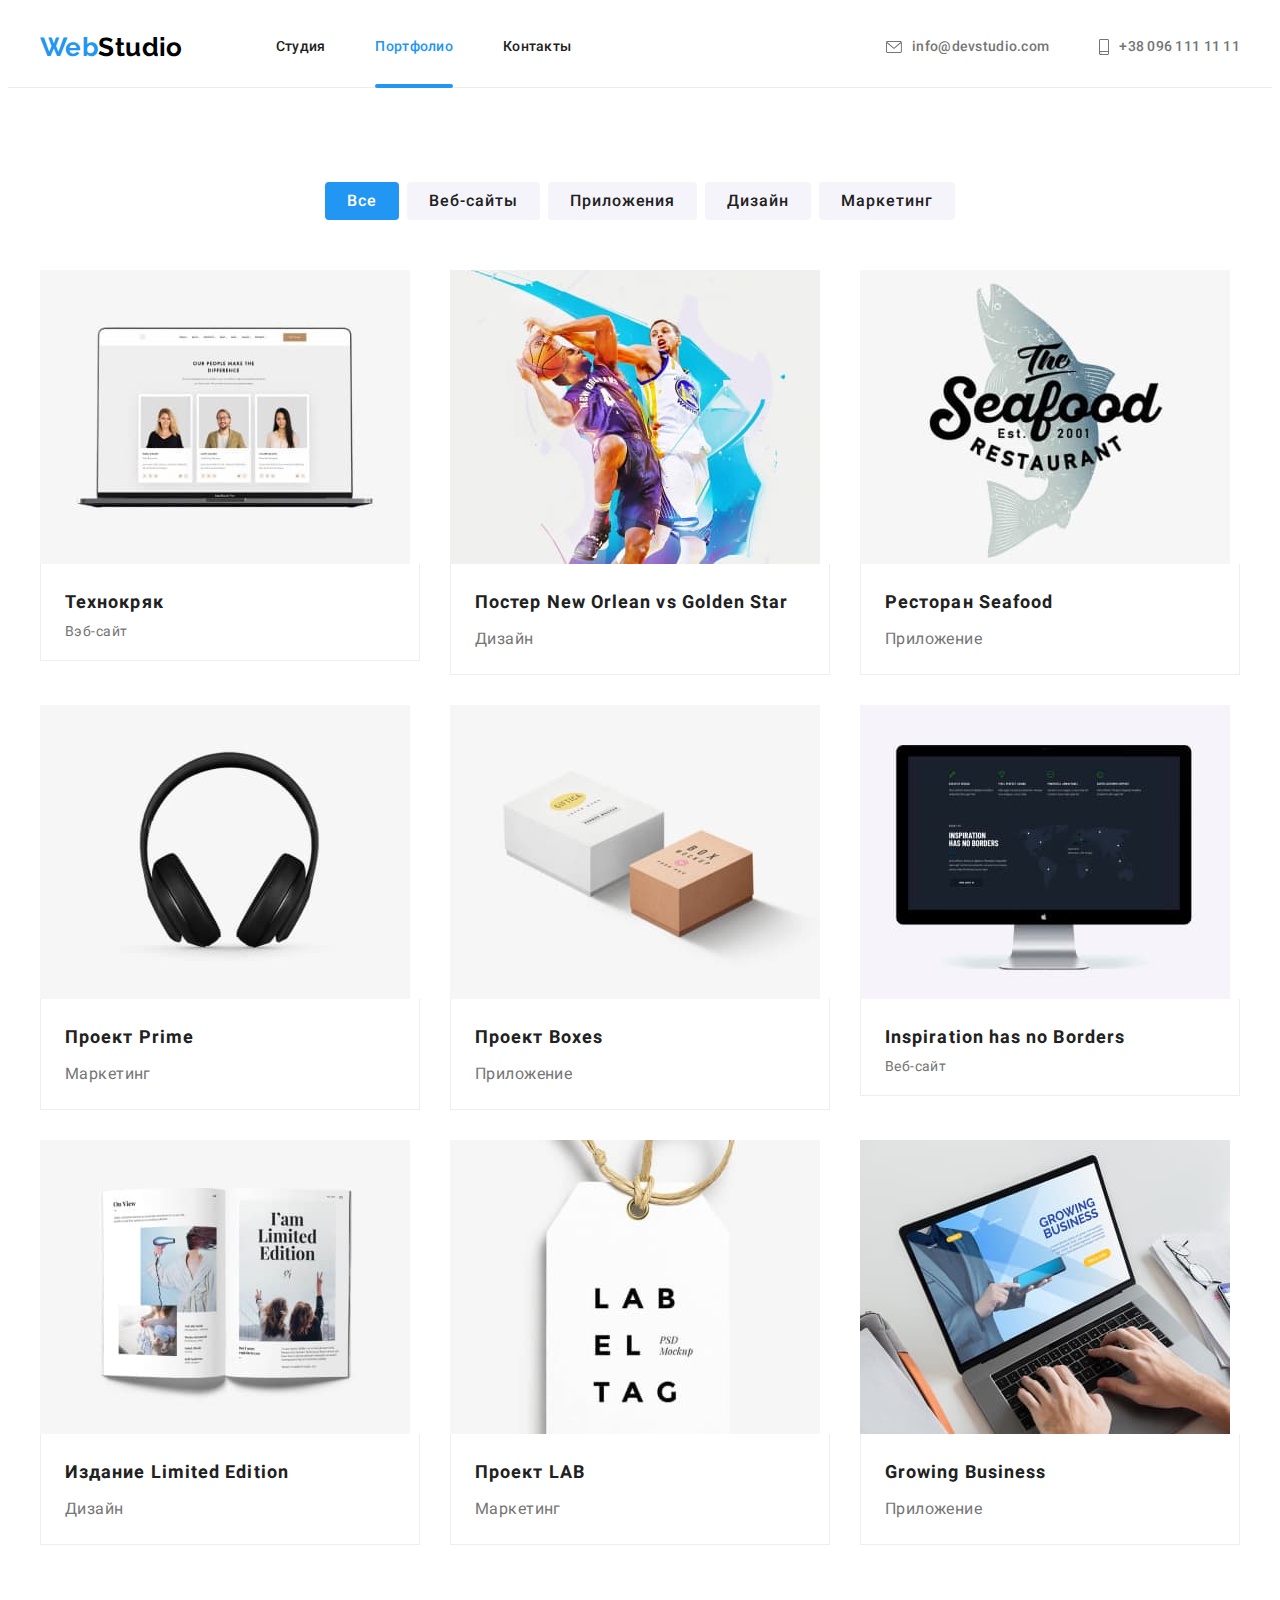
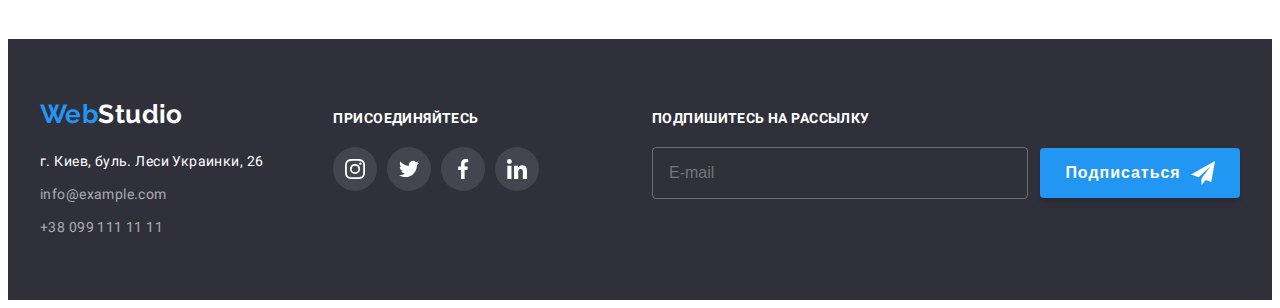
==== portfolio.html @ a9fe27a9 "Clone from WH7" ====
<!DOCTYPE html>
<html lang="ru">
  <head>
    <meta charset="UTF-8" />
    <meta http-equiv="X-UA-Compatible" content="IE=edge" />
    <meta name="viewport" content="width=device-width, initial-scale=1.0" />

    <title>Портфолио</title>

    <!-- Styles -->
    <link
      rel="stylesheet"
      href="https://cdnjs.cloudflare.com/ajax/libs/modern-normalize/1.1.0/modern-normalize.min.css"
      integrity="sha512-wpPYUAdjBVSE4KJnH1VR1HeZfpl1ub8YT/NKx4PuQ5NmX2tKuGu6U/JRp5y+Y8XG2tV+wKQpNHVUX03MfMFn9Q=="
      crossorigin="anonymous"
      referrerpolicy="no-referrer"
    />
    <link rel="stylesheet" href="./css/main.min.css" />
  </head>

  <body>
    <header class="header">
      <div class="container header__container">
        <a href="#" class="logo container__logo" lang="en">
          <span class="logo--accent">Web</span>Studio
        </a>

        <nav class="navigation">
          <ul class="navigation__list">
            <li class="navigation__item">
              <a href="./index.html" class="navigation__link">Студия</a>
            </li>

            <li class="navigation__item">
              <a href="./portfolio.html" class="navigation__link navigation__link--current"
                >Портфолио</a
              >
            </li>

            <li class="navigation__item">
              <a href="" class="navigation__link">Контакты</a>
            </li>
          </ul>
        </nav>

        <ul class="contact__list container__contact">
          <li class="contact__item">
            <a href="mailto:info@devstudio.com" class="contact__link">
              <svg class="contact__icon contact__icon--prepend" width="16" height="12">
                <use href="./images/icons.svg#icon-envelope"></use>
              </svg>
              info@devstudio.com
            </a>
          </li>

          <li class="contact__item">
            <a href="tel:+380961111111" class="contact__link">
              <svg class="contact__icon contact__icon--prepend" width="10" height="16">
                <use href="./images/icons.svg#icon-smartphone"></use>
              </svg>
              +38 096 111 11 11
            </a>
          </li>
        </ul>
      </div>
    </header>

    <main>
      <section class="section">
        <div class="container">
          <h2 class="visually-hidden">Примеры выполненных работ</h2>

          <ul class="portfolio__filter-set portfolio__filter-set--append">
            <li class="portfolio__filter">
              <button type="button" class="portfolio__button portfolio__button--accent">Все</button>
            </li>

            <li class="portfolio__filter">
              <button type="button" class="portfolio__button">Веб-сайты</button>
            </li>

            <li class="portfolio__filter">
              <button type="button" class="portfolio__button">Приложения</button>
            </li>

            <li class="portfolio__filter">
              <button type="button" class="portfolio__button">Дизайн</button>
            </li>

            <li class="portfolio__filter">
              <button type="button" class="portfolio__button">Маркетинг</button>
            </li>
          </ul>

          <ul class="portfolio__card-set">
            <li class="portfolio__card">
              <a href="#" class="portfolio__card-link">
                <div class="potfolio__image-thumb">
                  <img
                    src="./images/portfolio-img-1-1.jpg"
                    alt="Веб-сайт Технокряк"
                    width="370"
                    height="294"
                  />
                  <div class="portfolio__thumb-overlay">
                    <p class="portfolio__text-overlay">
                      Ресурс предлагает комплексные предложения с разным уровнем функционала и
                      сервисов. Все это позволит посетителю получить исчерпывающие сведения о
                      компании или частном лице.
                    </p>
                  </div>
                </div>
                <div class="portfolio__card-area">
                  <h3 class="portfolio__card-title">Технокряк</h3>
                  <p class="portfolio__text">Вэб-сайт</p>
                </div>
              </a>
            </li>

            <li class="portfolio__card">
              <a href="#" class="portfolio__card-link">
                <div class="potfolio__image-thumb">
                  <img
                    src="./images/portfolio-img-1-2.jpg"
                    alt="Дизайн Постер Нью Орлеан против Голден Стар"
                    width="370"
                    height="294"
                  />
                  <div class="portfolio__thumb-overlay">
                    <p class="portfolio__text-overlay">
                      Ресурс предлагает комплексные предложения с разным уровнем функционала и
                      сервисов. Все это позволит посетителю получить исчерпывающие сведения о
                      компании или частном лице.
                    </p>
                  </div>
                </div>

                <div class="portfolio__card-area">
                  <h3 class="portfolio__card-title">
                    Постер <span lang="en">New Orlean vs Golden Star</span>
                  </h3>
                  <p class="portfolio__card-text">Дизайн</p>
                </div>
              </a>
            </li>

            <li class="portfolio__card">
              <a href="#" class="portfolio__card-link">
                <div class="potfolio__image-thumb">
                  <img
                    src="./images/portfolio-img-1-3.jpg"
                    alt="Приложение Ресторан Сифуд"
                    width="370"
                    height="294"
                  />
                  <div class="portfolio__thumb-overlay">
                    <p class="portfolio__text-overlay">
                      Ресурс предлагает комплексные предложения с разным уровнем функционала и
                      сервисов. Все это позволит посетителю получить исчерпывающие сведения о
                      компании или частном лице.
                    </p>
                  </div>
                </div>

                <div class="portfolio__card-area">
                  <h3 class="portfolio__card-title">Ресторан <span lang="en">Seafood</span></h3>
                  <p class="portfolio__card-text">Приложение</p>
                </div>
              </a>
            </li>

            <li class="portfolio__card">
              <a href="#" class="portfolio__card-link">
                <div class="potfolio__image-thumb">
                  <img
                    src="./images/portfolio-img-2-1.jpg"
                    alt="Маркетинг Проект Прайм"
                    width="370"
                    height="294"
                  />
                  <div class="portfolio__thumb-overlay">
                    <p class="portfolio__text-overlay">
                      Ресурс предлагает комплексные предложения с разным уровнем функционала и
                      сервисов. Все это позволит посетителю получить исчерпывающие сведения о
                      компании или частном лице.
                    </p>
                  </div>
                </div>

                <div class="portfolio__card-area">
                  <h3 class="portfolio__card-title">Проект <span lang="en">Prime</span></h3>
                  <p class="portfolio__card-text">Маркетинг</p>
                </div>
              </a>
            </li>

            <li class="portfolio__card">
              <a href="#" class="portfolio__card-link">
                <div class="potfolio__image-thumb">
                  <img
                    src="./images/portfolio-img-2-2.jpg"
                    alt="Приложение Проект Боксз"
                    width="370"
                    height="294"
                  />
                  <div class="portfolio__thumb-overlay">
                    <p class="portfolio__text-overlay">
                      Ресурс предлагает комплексные предложения с разным уровнем функционала и
                      сервисов. Все это позволит посетителю получить исчерпывающие сведения о
                      компании или частном лице.
                    </p>
                  </div>
                </div>

                <div class="portfolio__card-area">
                  <h3 class="portfolio__card-title">Проект <span lang="en">Boxes</span></h3>
                  <p class="portfolio__card-text">Приложение</p>
                </div>
              </a>
            </li>

            <li class="portfolio__card">
              <a href="#" class="portfolio__card-link">
                <div class="potfolio__image-thumb">
                  <img
                    src="./images/portfolio-img-2-3.jpg"
                    alt="Веб-сайт Инспирейшн хэз ноу Бордерз"
                    width="370"
                    height="294"
                  />
                  <div class="portfolio__thumb-overlay">
                    <p class="portfolio__text-overlay">
                      Ресурс предлагает комплексные предложения с разным уровнем функционала и
                      сервисов. Все это позволит посетителю получить исчерпывающие сведения о
                      компании или частном лице.
                    </p>
                  </div>
                </div>

                <div class="portfolio__card-area">
                  <h3 class="portfolio__card-title">
                    <span lang="en">Inspiration has no Borders</span>
                  </h3>
                  <p class="portfolio-text">Веб-сайт</p>
                </div>
              </a>
            </li>

            <li class="portfolio__card">
              <a href="#" class="portfolio__card-link">
                <div class="potfolio__image-thumb">
                  <img
                    src="./images/portfolio-img-3-1.jpg"
                    alt="Дизайн Издание Лимитд Эдишн"
                    width="370"
                    height="294"
                  />
                  <div class="portfolio__thumb-overlay">
                    <p class="portfolio__text-overlay">
                      Ресурс предлагает комплексные предложения с разным уровнем функционала и
                      сервисов. Все это позволит посетителю получить исчерпывающие сведения о
                      компании или частном лице.
                    </p>
                  </div>
                </div>

                <div class="portfolio__card-area">
                  <h3 class="portfolio__card-title">
                    Издание <span lang="en">Limited Edition</span>
                  </h3>
                  <p class="portfolio__card-text">Дизайн</p>
                </div>
              </a>
            </li>

            <li class="portfolio__card">
              <a href="#" class="portfolio__card-link">
                <div class="potfolio__image-thumb">
                  <img
                    src="./images/portfolio-img-3-2.jpg"
                    alt="Маркетинг Проект ЛЭБ"
                    width="370"
                    height="294"
                  />
                  <div class="portfolio__thumb-overlay">
                    <p class="portfolio__text-overlay">
                      Ресурс предлагает комплексные предложения с разным уровнем функционала и
                      сервисов. Все это позволит посетителю получить исчерпывающие сведения о
                      компании или частном лице.
                    </p>
                  </div>
                </div>

                <div class="portfolio__card-area">
                  <h3 class="portfolio__card-title">Проект <span lang="en">LAB</span></h3>
                  <p class="portfolio__card-text">Маркетинг</p>
                </div>
              </a>
            </li>

            <li class="portfolio__card">
              <a href="#" class="portfolio__card-link">
                <div class="potfolio__image-thumb">
                  <img
                    src="./images/portfolio-img-3-3.jpg"
                    alt="Приложение Гроуин Бизнес"
                    width="370"
                    height="294"
                  />
                  <div class="portfolio__thumb-overlay">
                    <p class="portfolio__text-overlay">
                      Ресурс предлагает комплексные предложения с разным уровнем функционала и
                      сервисов. Все это позволит посетителю получить исчерпывающие сведения о
                      компании или частном лице.
                    </p>
                  </div>
                </div>

                <div class="portfolio__card-area">
                  <h3 class="portfolio__card-title"><span lang="en">Growing Business</span></h3>
                  <p class="portfolio__card-text">Приложение</p>
                </div>
              </a>
            </li>
          </ul>
        </div>
      </section>
    </main>

    <footer class="footer">
      <div class="container footer__container">
        <div>
          <a href="#" class="logo footer__logo" lang="en"
            ><span class="logo--accent">Web</span>Studio</a
          >
          <address class="address">
            <ul class="address__list">
              <li class="address__postaddress">г. Киев, буль. Леси Украинки, 26</li>
              <li>
                <a href="mailto:info@example.com" class="address__email">info@example.com</a>
              </li>
              <li>
                <a href="tel:+380991111111" class="address__tel">+38 099 111 11 11</a>
              </li>
            </ul>
          </address>
        </div>

        <div class="social container__social">
          <b class="social__cta">Присоединяйтесь</b>
          <ul class="social__list">
            <li class="social__item">
              <a href="#" class="social__link">
                <svg
                  class="social__icon"
                  width="20"
                  height="20"
                  aria-label="Ссылка на сайт Instagram"
                >
                  <use href="./images/icons.svg#icon-instagram"></use>
                </svg>
              </a>
            </li>
            <li class="social__item">
              <a href="#" class="social__link">
                <svg
                  class="social__icon"
                  width="20"
                  height="20"
                  aria-label="Ссылка на сайт Twitter"
                >
                  <use href="./images/icons.svg#icon-twitter"></use>
                </svg>
              </a>
            </li>
            <li class="social__item">
              <a href="#" class="social__link">
                <svg
                  class="social__icon"
                  width="20"
                  height="20"
                  aria-label="Ссылка на сайт Facebook"
                >
                  <use href="./images/icons.svg#icon-facebook"></use>
                </svg>
              </a>
            </li>
            <li class="social__item">
              <a href="#" class="social__link">
                <svg
                  class="social__icon"
                  width="20"
                  height="20"
                  aria-label="Ссылка на сайт Linkedin"
                >
                  <use href="./images/icons.svg#icon-linkedin"></use>
                </svg>
              </a>
            </li>
          </ul>
        </div>

        <div class="sign-up container__sign-up">
          <b class="sign-up__cta">Подпишитесь на рассылку</b>
          <form class="sign-up__form" name="sign-up" autocomplete="off">
            <label class="visually-hidden" for="sign-up-email">Почта</label>
            <input
              class="sign-up__input"
              type="email"
              name="sign-up-email"
              id="sign-up-email"
              placeholder="E-mail"
              required
            />
            <button class="button" type="submit">
              Подписаться
              <svg class="sign-up__icon sign-up__icon--append" width="24" height="24">
                <use href="./images/icons.svg#icon-send"></use>
              </svg>
            </button>
          </form>
        </div>
      </div>
    </footer>
  </body>
</html>
---- css/main.min.css ----
@import url("https://fonts.googleapis.com/css2?family=Raleway&family=Roboto:wght@400;500;700;900&display=swap");:root{--color-accent: #2196f3;--color-addredd-footer: #ffffff;--color-board-btn-close: rgba(0, 0, 0, 0.1);--color-board-card: #eeeeee;--color-board-client: #afb1b8;--color-board-header: #ececec;--color-board-input-footer: rgba(255, 255, 255, 0.3);--color-board-input-modal: rgba(33, 33, 33, 0.2);--color-board-input-modal-accent: #2196f3;--color-btn-close: #000000;--color-btn-primary: #ffffff;--color-btn-secondary: #212121;--color-btn-submit-modal: #ffffff;--color-contact-footer: rgba(255, 255, 255, 0.6);--color-cta-footer: #ffffff;--color-department: #ffffff;--color-h-second: #212121;--color-h-third: #212121;--color-icon-client: #afb1b8;--color-icon-company: #afb1b8;--color-icon-modal: #212121;--color-icon-social-staff: #afb1b8;--color-icon-social-staff-hover: #ffffff;--color-input-footer: rgba(255, 255, 255, 0.6);--color-label-modal: #757575;--color-link-header: #757575;--color-logo-footer: #ffffff;--color-logo-header: #000000;--color-menu-header: #212121;--color-overlay-card-portfolio: #ffffff;--color-p: #757575;--color-placeholder-modal: rgba(117, 117, 117, 0.5);--color-text-modal: #757575;--color-title-hero: #ffffff;--color-title-modal: #212121;--bg-achievement: #f5f4fa;--bg-backdrop: rgba(0, 0, 0, 0.2);--bg-btn-hover: #188ce8;--bg-btn-primary: #2196f3;--bg-btn-secondary: #f5f4fa;--bg-card-staff: #ffffff;--bg-client: transparent;--bg-department: rgba(47, 48, 58, 0.8);--bg-footer: #2f303a;--bg-header: #ffffff;--bg-hero: #c4c4c4;--bg-link-social-staff: transparent;--bg-modal: #ffffff;--bg-overlay-card-portfolio: rgba(33, 150, 243, 0.9);--bg-page: #ffffff;--bg-section-staff: #f5f4fa;--bg-social-icon-footer: rgba(255, 255, 255, 0.1);--duration-primary: 250ms;--font-family-primary: 'Roboto', sans-serif;--font-family-secondary: 'Raleway', sans-serif;--font-size-primary: 14px;--letter-spacing-primary: 0.03em;--line-height-primary: 1.14;--gap-h: 30px;--gap-v: 30px;--margin-menu-item: 50px;--padding-container: 15px;--padding-hero: 200px;--padding-modal: 40px;--padding-section: 94px;--radius-board-primary: 4px;--shadow-card-staff: 0px 1px 3px rgba(0, 0, 0, 0.12), 0px 1px 1px rgba(0, 0, 0, 0.14),
    0px 2px 1px rgba(0, 0, 0, 0.2);--shadow-btn: 0px 4px 4px rgba(0, 0, 0, 0.15);--shadow-btn-filter: 0px 3px 1px rgba(0, 0, 0, 0.1), 0px 1px 2px rgba(0, 0, 0, 0.08),
    0px 2px 2px rgba(0, 0, 0, 0.12);--shadow-modal: 0px 1px 3px rgba(0, 0, 0, 0.12), 0px 1px 1px rgba(0, 0, 0, 0.14),
    0px 2px 1px rgba(0, 0, 0, 0.2);--timing-primary: cubic-bezier(0.4, 0, 0.2, 1);--width-container: 1200px;--width-page: 1600px;--width-form-modal: 448px}@font-face{font-family:'Raleway';src:url("../../fonts/Raleway-Bold.eot");src:local("вє"),url("../../fonts/Raleway-Bold.woff") format("woff"),url("../../fonts/Raleway-Bold.ttf") format("truetype"),url("../../fonts/Raleway-Bold.svg") format("svg");font-weight:700;font-style:normal}@font-face{font-family:'Roboto';src:url("../../fonts/Roboto-Regular.eot");src:local("вє"),url("../../fonts/Roboto-Regular.woff") format("woff"),url("../../fonts/Roboto-Regular.ttf") format("truetype"),url("../../font/Roboto-Regular.svg") format("svg");font-weight:normal;font-style:normal}@font-face{font-family:'Roboto';src:url("../../fonts/Roboto-Medium.eot");src:local("вє"),url("../../fonts/Roboto-Medium.woff") format("woff"),url("../../fonts/Roboto-Medium.ttf") format("truetype"),url("../../fonts/Roboto-Medium.svg") format("svg");font-weight:500;font-style:normal}@font-face{font-family:'Roboto';src:url("../../fonts/Roboto-Bold.eot");src:local("вє"),url("../../fonts/Roboto-Bold.woff") format("woff"),url("../../fonts/Roboto-Bold.ttf") format("truetype"),url("../../fonts/Roboto-Bold.svg") format("svg");font-weight:700;font-style:normal}@font-face{font-family:'Roboto';src:url("../../fonts/Roboto-Black.eot");src:local("вє"),url("../../fonts/Roboto-Black.woff") format("woff"),url("../../fonts/Roboto-Black.ttf") format("truetype"),url("../../fonts/Roboto-Black.svg") format("svg");font-weight:900;font-style:normal}body{font-family:var(--font-family-primary);background-color:var(--bg-page);color:var(--color-p);font-size:var(--font-size-primary);letter-spacing:var(--letter-spacing-primary);line-height:var(--line-height-primary)}h1,h2,h3,p,ul,li{margin:0}ul,li{list-style:none;text-decoration:none;padding:0}img{display:block;max-width:100%;height:auto}a{text-decoration:none;color:inherit}address{font-style:normal}*:focus-visible{outline:none}.visually-hidden{position:absolute;width:1px;height:1px;margin:-1px;border:0;padding:0;white-space:nowrap;-webkit-clip-path:inset(100%);clip-path:inset(100%);clip:rect(0 0 0 0);overflow:hidden}.navigation__item,.contact__item{margin-right:var(--margin-menu-item)}.navigation__item:last-child,.contact__item:last-child{margin-right:0}.social__icon,.contact__icon,.modal__close-icon,.clientage__icon{display:block;fill:currentColor}.social__cta,.sign-up__cta{display:block;text-transform:uppercase;margin-bottom:20px}.department__title,.staff__title,.clientage__title{font-weight:700;font-size:36px;line-height:1.17;color:var(--color-h-second);margin-bottom:50px}.button{display:-webkit-box;display:-ms-flexbox;display:flex;-webkit-box-align:center;-ms-flex-align:center;align-items:center;-webkit-box-pack:center;-ms-flex-pack:center;justify-content:center;width:200px;height:50px;padding:0;font-weight:700;font-size:16px;line-height:1.875;letter-spacing:0.06em;color:var(--color-btn-submit-modal);-webkit-box-shadow:var(--shadow-btn);box-shadow:var(--shadow-btn);background-color:var(--color-accent);border:none;border-radius:var(--radius-board-primary);cursor:pointer;-webkit-transition:background-color var(--duration-primary) var(--timing-primary);transition:background-color var(--duration-primary) var(--timing-primary)}.button:hover,.button:focus{background-color:var(--bg-btn-hover)}.section{min-width:var(--width-container);max-width:var(--width-page);padding-top:var(--padding-section);padding-bottom:var(--padding-section);margin:0 auto;text-align:center}.container{width:var(--width-container);padding-left:var(--padding-container);padding-right:var(--padding-container);margin-left:auto;margin-right:auto}.social{color:var(--color-cta-footer)}.social__list,.social__item{display:-webkit-box;display:-ms-flexbox;display:flex;-webkit-box-pack:center;-ms-flex-pack:center;justify-content:center;-webkit-box-align:center;-ms-flex-align:center;align-items:center}.social__item:not(:last-child){margin-right:10px}.social__link{display:block;list-style:none;padding:0;margin:0;color:inherit;border:none;border-radius:50%;background-color:var(--bg-social-icon-footer);padding:12px;-webkit-transition:background-color var(--duration-primary) var(--timing-primary);transition:background-color var(--duration-primary) var(--timing-primary)}.social__link:hover,.social__link:focus{background-color:var(--color-accent)}.social__link--refill{color:var(--color-icon-social-staff);-webkit-transition:color var(--duration-primary) var(--timing-primary);transition:color var(--duration-primary) var(--timing-primary)}.social__link--refill:hover,.social__link--refill:focus{color:var(--color-icon-social-staff-hover)}.header{min-width:var(--width-container);background-color:var(--bg-header);border-bottom:1px solid var(--color-board-header);padding-top:24px;padding-bottom:24px}.header__container{display:-webkit-box;display:-ms-flexbox;display:flex;-webkit-box-pack:left;-ms-flex-pack:left;justify-content:left;-webkit-box-align:stretch;-ms-flex-align:stretch;align-items:stretch}.container__logo{margin-right:93px}.container__contact{margin-left:auto}.logo{display:block;font-family:var(--font-family-secondary);font-size:26px;font-weight:700;line-height:1.19;color:var(--color-logo-header);text-decoration:none}.logo--accent{color:var(--color-accent)}.footer__logo{color:var(--color-logo-footer);margin-bottom:20px}.navigation__list{display:-webkit-box;display:-ms-flexbox;display:flex;-webkit-box-pack:left;-ms-flex-pack:left;justify-content:left;-webkit-box-align:center;-ms-flex-align:center;align-items:center;height:100%}.navigation__item{height:100%}.navigation__link{position:relative;display:-webkit-box;display:-ms-flexbox;display:flex;-webkit-box-pack:left;-ms-flex-pack:left;justify-content:left;-webkit-box-align:center;-ms-flex-align:center;align-items:center;height:100%;text-decoration:none;font-weight:500;letter-spacing:0.02em;color:var(--color-menu-header);-webkit-transition:color var(--duration-primary) var(--timing-primary);transition:color var(--duration-primary) var(--timing-primary)}.navigation__link--current{color:var(--color-accent)}.navigation__link--current::after{position:absolute;left:0;bottom:-25px;content:'';background-color:var(--color-accent);border-radius:2px;height:4px;width:100%}.navigation__link:hover,.navigation__link:focus{color:var(--color-accent)}.contact__list{display:-webkit-box;display:-ms-flexbox;display:flex;-webkit-box-pack:left;-ms-flex-pack:left;justify-content:left;-webkit-box-align:center;-ms-flex-align:center;align-items:center}.contact__item{height:100%;display:-webkit-box;display:-ms-flexbox;display:flex;-webkit-box-pack:left;-ms-flex-pack:left;justify-content:left;-webkit-box-align:center;-ms-flex-align:center;align-items:center}.contact__link{display:-webkit-inline-box;display:-ms-inline-flexbox;display:inline-flex;-webkit-box-pack:left;-ms-flex-pack:left;justify-content:left;-webkit-box-align:center;-ms-flex-align:center;align-items:center;height:100%;text-decoration:none;font-weight:500;letter-spacing:0.02em;color:var(--color-link-header);-webkit-transition:color var(--duration-primary) var(--timing-primary);transition:color var(--duration-primary) var(--timing-primary)}.contact__link:hover,.contact__link:focus{color:var(--color-accent)}.contact__icon--prepend{margin-right:10px}.hero__section{display:-webkit-box;display:-ms-flexbox;display:flex;-webkit-box-orient:vertical;-webkit-box-direction:normal;-ms-flex-direction:column;flex-direction:column;-webkit-box-align:center;-ms-flex-align:center;align-items:center;max-width:1600px;height:auto;background-image:-webkit-gradient(linear, left top, left bottom, from(rgba(47,48,58,0.4)), to(rgba(47,48,58,0.4))),url("../images/hero-img.jpg");background-image:linear-gradient(rgba(47,48,58,0.4), rgba(47,48,58,0.4)),url("../images/hero-img.jpg");background-size:cover;background-color:var(--bg-hero);color:var(--color-title-hero);text-align:center;padding-top:var(--padding-hero);padding-bottom:var(--padding-hero)}.hero__title{font-weight:900;font-size:44px;line-height:1.36;letter-spacing:0.06em;text-transform:uppercase;margin-bottom:30px}.backdrop{position:fixed;top:0;left:0;width:100%;min-height:100%;background-color:var(--bg-backdrop);visibility:visible;-webkit-transition:visibility var(--duration-primary) var(--timing-primary);transition:visibility var(--duration-primary) var(--timing-primary)}.backdrop--is-hidden{visibility:hidden;pointer-events:none;-webkit-transition:visibility var(--duration-primary) var(--timing-primary);transition:visibility var(--duration-primary) var(--timing-primary)}.modal{position:relative;padding:var(--padding-modal);background-color:var(--bg-modal);border-radius:var(--radius-board-primary);-webkit-box-shadow:var(--shadow-modal);box-shadow:var(--shadow-modal)}.modal__close-btn{position:absolute;top:8px;right:8px;display:-webkit-box;display:-ms-flexbox;display:flex;-webkit-box-pack:center;-ms-flex-pack:center;justify-content:center;-webkit-box-align:center;-ms-flex-align:center;align-items:center;width:30px;height:30px;margin:0;padding:0;color:var(--color-btn-close);border:1px solid var(--color-board-btn-close);border-radius:50%;cursor:pointer;background-color:transparent;-webkit-transition:color var(--duration-primary) var(--timing-primary);transition:color var(--duration-primary) var(--timing-primary)}.modal__close-btn:hover,.modal__close-btn:focus{color:var(--color-accent)}.backdrop--is-hidden .modal{position:absolute;top:50%;left:50%;-webkit-transform:translate(-50%, -50%) scale(0.2);transform:translate(-50%, -50%) scale(0.2);opacity:0}.backdrop__modal{position:absolute;top:50%;left:50%;-webkit-transform:translate(-50%, -50%) scale(1);transform:translate(-50%, -50%) scale(1);opacity:1;-webkit-transition:opacity var(--duration-primary) var(--timing-primary),-webkit-transform var(--duration-primary) var(--timing-primary);transition:opacity var(--duration-primary) var(--timing-primary),-webkit-transform var(--duration-primary) var(--timing-primary);transition:opacity var(--duration-primary) var(--timing-primary),transform var(--duration-primary) var(--timing-primary);transition:opacity var(--duration-primary) var(--timing-primary),transform var(--duration-primary) var(--timing-primary),-webkit-transform var(--duration-primary) var(--timing-primary)}.form{display:-webkit-box;display:-ms-flexbox;display:flex;-webkit-box-orient:vertical;-webkit-box-direction:normal;-ms-flex-direction:column;flex-direction:column;-webkit-box-align:center;-ms-flex-align:center;align-items:center;width:var(--width-form-modal);text-align:left;padding:0}.form__title{font-weight:700;font-size:20px;line-height:1.15;text-align:center;color:var(--color-title-modal);margin-bottom:12px}.form__field-group{width:100%;font-size:16px;line-height:1.125;margin-bottom:20px}.form__field{position:relative;width:100%;margin-bottom:10px}.form__field:focus-within>.form__icon{fill:var(--color-accent)}.form__label{display:block;font-size:12px;line-height:1.17;letter-spacing:0.01em;color:var(--color-label-modal);padding:0;margin-bottom:4px}.form__input{width:100%;min-height:40px;border:1px solid var(--color-board-input-modal);border-radius:var(--radius-board-primary);padding-left:42px;color:var(--color-text-modal);-webkit-transition:border var(--duration-primary) var(--timing-primary);transition:border var(--duration-primary) var(--timing-primary)}.form__input:focus-within{border:1px solid var(--color-board-input-modal-accent)}.form__icon{display:block;position:absolute;left:12px;top:50%;-webkit-transform:translateY(-50%);transform:translateY(-50%);fill:var(--color-icon-modal);-webkit-transition:fill var(--duration-primary) var(--timing-primary);transition:fill var(--duration-primary) var(--timing-primary)}.form__textarea{display:block;width:100%;min-height:120px;border:1px solid var(--color-board-input-modal);border-radius:var(--radius-board-primary);color:var(--color-text-modal);padding:12px 16px;margin:0;resize:none;-webkit-transition:border var(--duration-primary) var(--timing-primary);transition:border var(--duration-primary) var(--timing-primary)}.form__textarea:focus-within{border:1px solid var(--color-board-input-modal-accent)}.form__textarea::-webkit-input-placeholder{color:var(--color-placeholder-modal)}.form__textarea:-ms-input-placeholder{color:var(--color-placeholder-modal)}.form__textarea::-ms-input-placeholder{color:var(--color-placeholder-modal)}.form__textarea::placeholder{color:var(--color-placeholder-modal)}.form__checkbox-label{position:relative;display:-webkit-box;display:-ms-flexbox;display:flex;-webkit-box-align:center;-ms-flex-align:center;align-items:center;margin-bottom:30px;padding-left:24px;line-height:1.71;letter-spacing:0.03em;color:var(--color-text-modal)}.form__checkbox-link{color:var(--color-accent)}.form__icon-unchecked{position:absolute;left:0;top:50%;-webkit-transform:translateY(-50%);transform:translateY(-50%);width:16px;height:15px;opacity:1;-webkit-transition:opacity var(--duration-primary) var(--timing-primary);transition:opacity var(--duration-primary) var(--timing-primary)}.checkbox:checked ~ .form__icon-unchecked{opacity:0}.form__icon-checked{position:absolute;left:0;top:50%;-webkit-transform:translateY(-50%);transform:translateY(-50%);width:16px;height:15px;opacity:0;fill:var(--color-accent);-webkit-transition:opacity var(--duration-primary) var(--timing-primary);transition:opacity var(--duration-primary) var(--timing-primary)}.checkbox:checked ~ .form__icon-checked{opacity:1}.achievement__section{padding-bottom:0}.achievement__list{display:-webkit-box;display:-ms-flexbox;display:flex;gap:var(--gap-h)}.achievement__item{-ms-flex-preferred-size:270px;flex-basis:270px}.achievement__thumb{height:120px;display:-webkit-box;display:-ms-flexbox;display:flex;-webkit-box-align:center;-ms-flex-align:center;align-items:center;-webkit-box-pack:center;-ms-flex-pack:center;justify-content:center;background-color:var(--bg-achievement);margin-bottom:30px}.achievement__title{display:block;text-align:left;font-weight:700;font-size:14px;text-transform:uppercase;color:var(--color-h-second)}.achievement__text{line-height:1.71;text-align:left}.department__list{display:-webkit-box;display:-ms-flexbox;display:flex;-webkit-box-pack:justify;-ms-flex-pack:justify;justify-content:space-between;-webkit-box-align:stretch;-ms-flex-align:stretch;align-items:stretch}.department__item{position:relative}.department__subtitle{position:absolute;bottom:0;left:0;display:-webkit-box;display:-ms-flexbox;display:flex;-webkit-box-pack:center;-ms-flex-pack:center;justify-content:center;-webkit-box-align:center;-ms-flex-align:center;align-items:center;width:100%;height:70px;font-weight:700;font-size:14px;text-transform:uppercase;color:var(--color-department);background-color:var(--bg-department)}.staff{background-color:var(--bg-section-staff)}.staff__card-set{display:-webkit-box;display:-ms-flexbox;display:flex;-webkit-box-pack:center;-ms-flex-pack:center;justify-content:center;-webkit-box-align:center;-ms-flex-align:center;align-items:center;margin-left:calc(-1 * var(--gap-h));margin-top:calc(-1 * var(--gap-v))}.staff__card{-ms-flex-preferred-size:calc(100% / 4 - var(--gap-h));flex-basis:calc(100% / 4 - var(--gap-h));margin-left:var(--gap-h);margin-top:var(--gap-v);border-radius:0px 0px 4px 4px;-webkit-box-shadow:var(--shadow-card-staff);box-shadow:var(--shadow-card-staff)}.staff__description{background-color:var(--bg-card-staff);padding-top:30px;padding-bottom:30px}.staff__name{font-weight:500;font-size:16px;line-height:1.19;color:var(--color-h-third);margin-bottom:10px}.staff__position{font-size:16px;line-height:1.19;color:var(--color-p);background-color:var(--bg-card-staff);margin-bottom:16px}.clientage__list{display:-webkit-box;display:-ms-flexbox;display:flex;-webkit-box-pack:center;-ms-flex-pack:center;justify-content:center;-webkit-box-align:center;-ms-flex-align:center;align-items:center;margin-left:calc(-1 * var(--gap-h));margin-top:calc(-1 * var(--gap-v))}.clientage__item{-ms-flex-preferred-size:calc(100% / 6 - var(--gap-h));flex-basis:calc(100% / 6 - var(--gap-h));margin-left:var(--gap-h);margin-top:var(--gap-v)}.clientage__link{display:-webkit-box;display:-ms-flexbox;display:flex;-webkit-box-pack:center;-ms-flex-pack:center;justify-content:center;-webkit-box-align:center;-ms-flex-align:center;align-items:center;list-style:none;margin:0;width:170px;height:92px;color:var(--color-icon-client);background-color:var(--bg-client);border:1px solid var(--color-board-client);border-radius:var(--radius-board-primary);-webkit-transition:color var(--duration-primary) var(--timing-primary),border var(--duration-primary) var(--timing-primary);transition:color var(--duration-primary) var(--timing-primary),border var(--duration-primary) var(--timing-primary)}.clientage__link:hover,.clientage__link:focus{color:var(--color-accent);border:1px solid var(--color-accent)}.portfolio__filter-set{display:-webkit-box;display:-ms-flexbox;display:flex;-webkit-box-pack:center;-ms-flex-pack:center;justify-content:center}.portfolio__filter-set--append{margin-bottom:50px}.portfolio__filter:not(:last-child){margin-right:8px}.portfolio__button{background-color:var(--bg-btn-secondary);color:var(--color-btn-secondary);border:none;border-radius:4px;font-family:inherit;font-weight:500;font-size:16px;line-height:1.63;letter-spacing:0.06em;cursor:pointer;padding:6px 22px;-webkit-box-shadow:none;box-shadow:none;-webkit-transition:color var(--duration-primary) var(--timing-primary),background-color var(--duration-primary) var(--timing-primary),-webkit-box-shadow var(--duration-primary) var(--timing-primary);transition:color var(--duration-primary) var(--timing-primary),background-color var(--duration-primary) var(--timing-primary),-webkit-box-shadow var(--duration-primary) var(--timing-primary);transition:color var(--duration-primary) var(--timing-primary),background-color var(--duration-primary) var(--timing-primary),box-shadow var(--duration-primary) var(--timing-primary);transition:color var(--duration-primary) var(--timing-primary),background-color var(--duration-primary) var(--timing-primary),box-shadow var(--duration-primary) var(--timing-primary),-webkit-box-shadow var(--duration-primary) var(--timing-primary)}.portfolio__button--accent{background-color:var(--bg-btn-primary);color:var(--color-btn-primary)}.portfolio__button:hover,.portfolio__button:focus{background-color:var(--bg-btn-primary);color:var(--color-btn-primary);-webkit-box-shadow:var(--shadow-btn-filter);box-shadow:var(--shadow-btn-filter)}.portfolio__card-set{display:-webkit-box;display:-ms-flexbox;display:flex;-ms-flex-wrap:wrap;flex-wrap:wrap;margin-left:calc(-1 * var(--gap-h));margin-top:calc(-1 * var(--gap-v));text-align:left}.portfolio__card{-ms-flex-preferred-size:calc(100% / 3 - var(--gap-h));flex-basis:calc(100% / 3 - var(--gap-h));margin-left:var(--gap-h);margin-top:var(--gap-v)}.portfolio__card-link{display:block;text-decoration:none;color:inherit;-webkit-transition:-webkit-box-shadow var(--duration-primary) var(--timing-primary);transition:-webkit-box-shadow var(--duration-primary) var(--timing-primary);transition:box-shadow var(--duration-primary) var(--timing-primary);transition:box-shadow var(--duration-primary) var(--timing-primary), -webkit-box-shadow var(--duration-primary) var(--timing-primary)}.portfolio__card-link:hover,.portfolio__card-link:focus{-webkit-box-shadow:1px 4px 6px 0px rgba(0,0,0,0.16),0px 4px 4px 0px rgba(0,0,0,0.06),0px 1px 1px 0px rgba(0,0,0,0.12);box-shadow:1px 4px 6px 0px rgba(0,0,0,0.16),0px 4px 4px 0px rgba(0,0,0,0.06),0px 1px 1px 0px rgba(0,0,0,0.12)}.potfolio__image-thumb{position:relative;overflow:hidden}.portfolio__thumb-overlay{position:absolute;bottom:0;left:0;display:-webkit-box;display:-ms-flexbox;display:flex;-webkit-box-align:center;-ms-flex-align:center;align-items:center;width:100%;height:100%;color:var(--color-overlay-card-portfolio);background-color:var(--bg-overlay-card-portfolio);-webkit-transform:translatey(100%);transform:translatey(100%);-webkit-transition:-webkit-transform var(--duration-primary) var(--timing-primary);transition:-webkit-transform var(--duration-primary) var(--timing-primary);transition:transform var(--duration-primary) var(--timing-primary);transition:transform var(--duration-primary) var(--timing-primary), -webkit-transform var(--duration-primary) var(--timing-primary)}.portfolio__card-link:hover .portfolio__thumb-overlay,.portfolio__card-link:focus .portfolio__thumb-overlay{-webkit-transform:translatey(0);transform:translatey(0)}.portfolio__text-overlay{font-size:18px;line-height:1.555;padding:0 24px}.portfolio__card-area{border:1px solid var(--color-board-card);border-top:none;padding:20px 24px}.portfolio__card-title{font-weight:700;font-size:18px;line-height:2;letter-spacing:0.06em;color:var(--color-h-second);margin-bottom:4px}.portfolio__card-text{display:block;font-size:16px;line-height:1.88}.footer{min-width:var(--width-container);background-color:var(--bg-footer);padding-top:60px;padding-bottom:60px}.footer__container{display:-webkit-box;display:-ms-flexbox;display:flex;-webkit-box-align:baseline;-ms-flex-align:baseline;align-items:baseline}.container__social{margin-left:70px}.container__sign-up{margin-left:auto}.address__list{display:block;font-style:normal;margin:0}.address__postaddress{line-height:1.71;color:var(--color-addredd-footer);margin-bottom:9px}.address__email{display:block;text-decoration:none;color:var(--color-contact-footer);line-height:1.71;margin-bottom:9px;-webkit-transition:color var(--duration-primary) var(--timing-primary);transition:color var(--duration-primary) var(--timing-primary)}.address__email:hover,.address__email:focus{color:var(--color-accent)}.address__tel{text-decoration:none;color:var(--color-contact-footer);line-height:1.71;-webkit-transition:color var(--duration-primary) var(--timing-primary);transition:color var(--duration-primary) var(--timing-primary)}.address__tel:hover,.address__tel:focus{color:var(--color-accent)}.sign-up{color:var(--color-cta-footer)}.sign-up__form{display:-webkit-box;display:-ms-flexbox;display:flex;-webkit-box-pack:left;-ms-flex-pack:left;justify-content:left;-webkit-box-align:center;-ms-flex-align:center;align-items:center}.sign-up__input{display:-webkit-box;display:-ms-flexbox;display:flex;-webkit-box-pack:left;-ms-flex-pack:left;justify-content:left;-webkit-box-align:center;-ms-flex-align:center;align-items:center;min-width:358px;height:50px;padding:0;padding-left:16px;margin-right:12px;font-size:16px;line-height:1.25;color:var(--color-input-footer);background-color:transparent;border:1px solid var(--color-board-input-footer);border-radius:var(--radius-board-primary)}.sign-up__icon{display:inline-block;fill:var(--color-btn-submit-modal)}.sign-up__icon--append{margin-left:10px}
/*# sourceMappingURL=main.min.css.map */
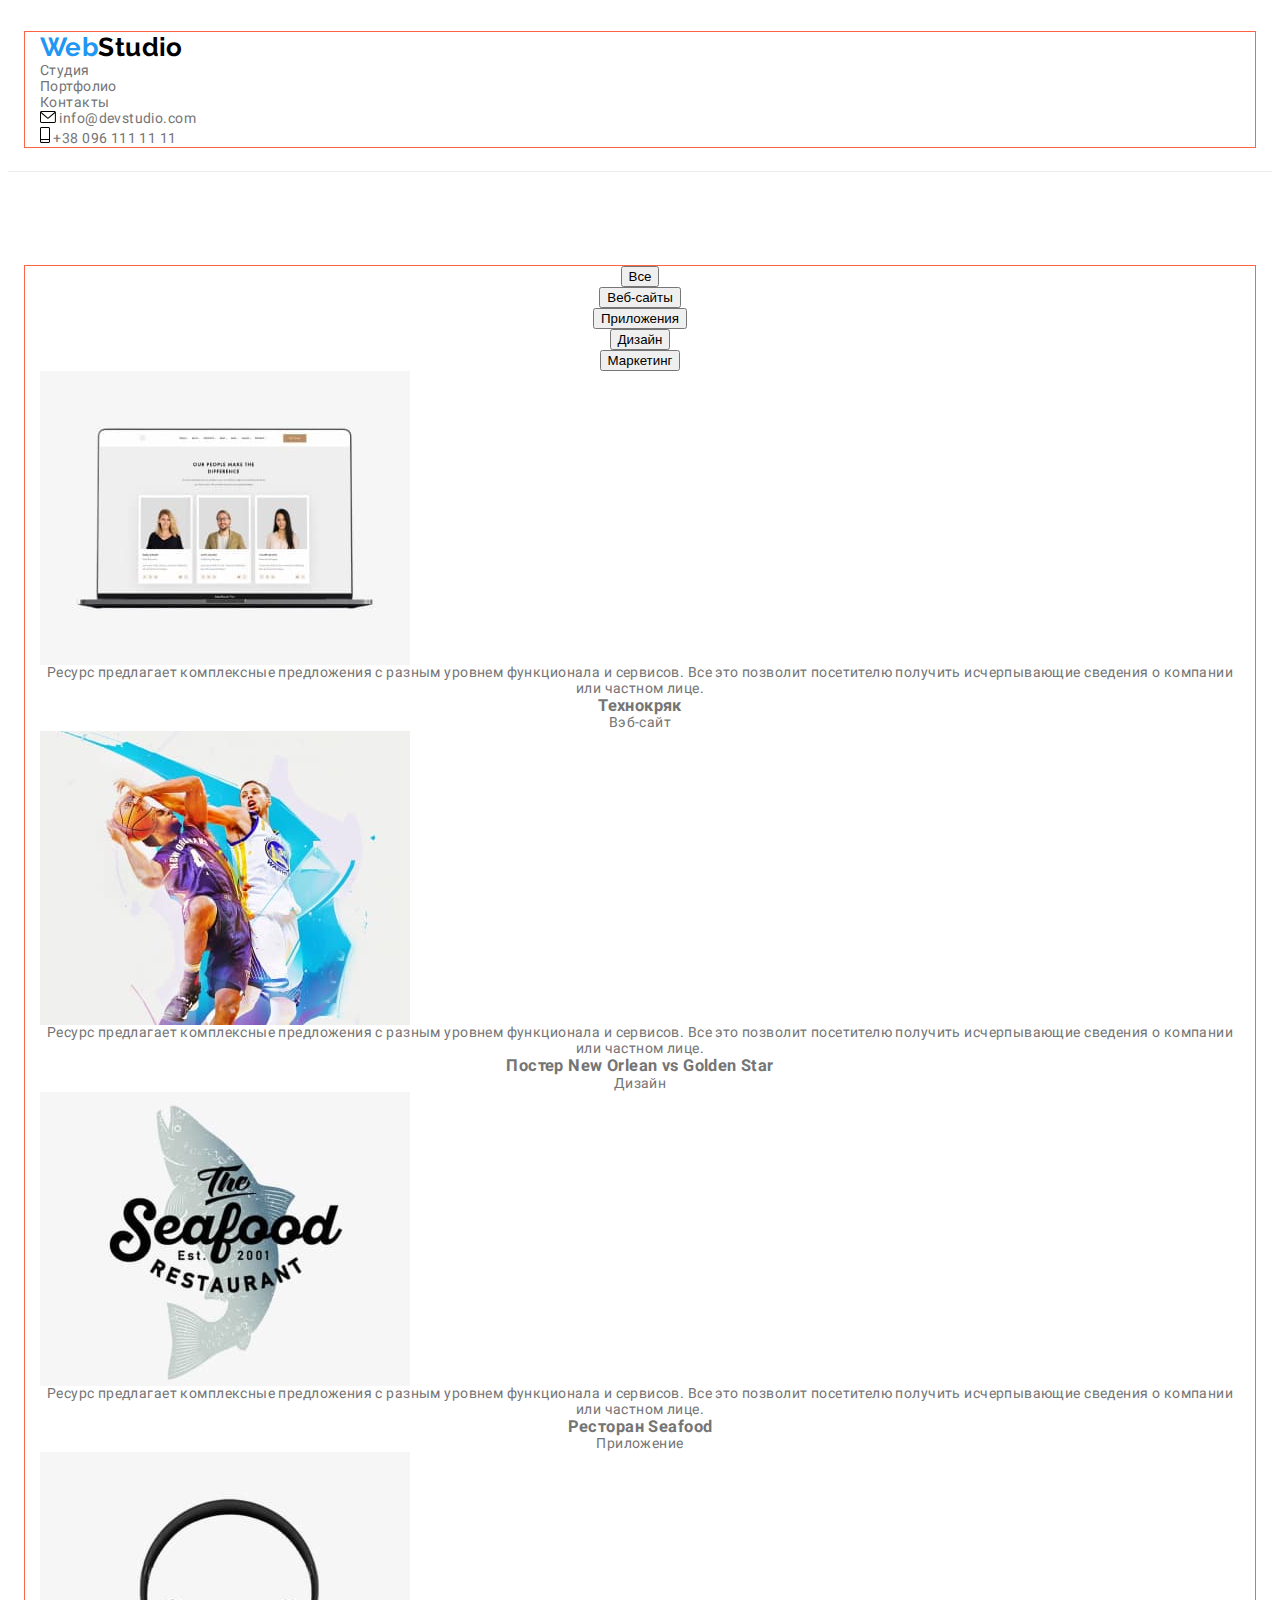
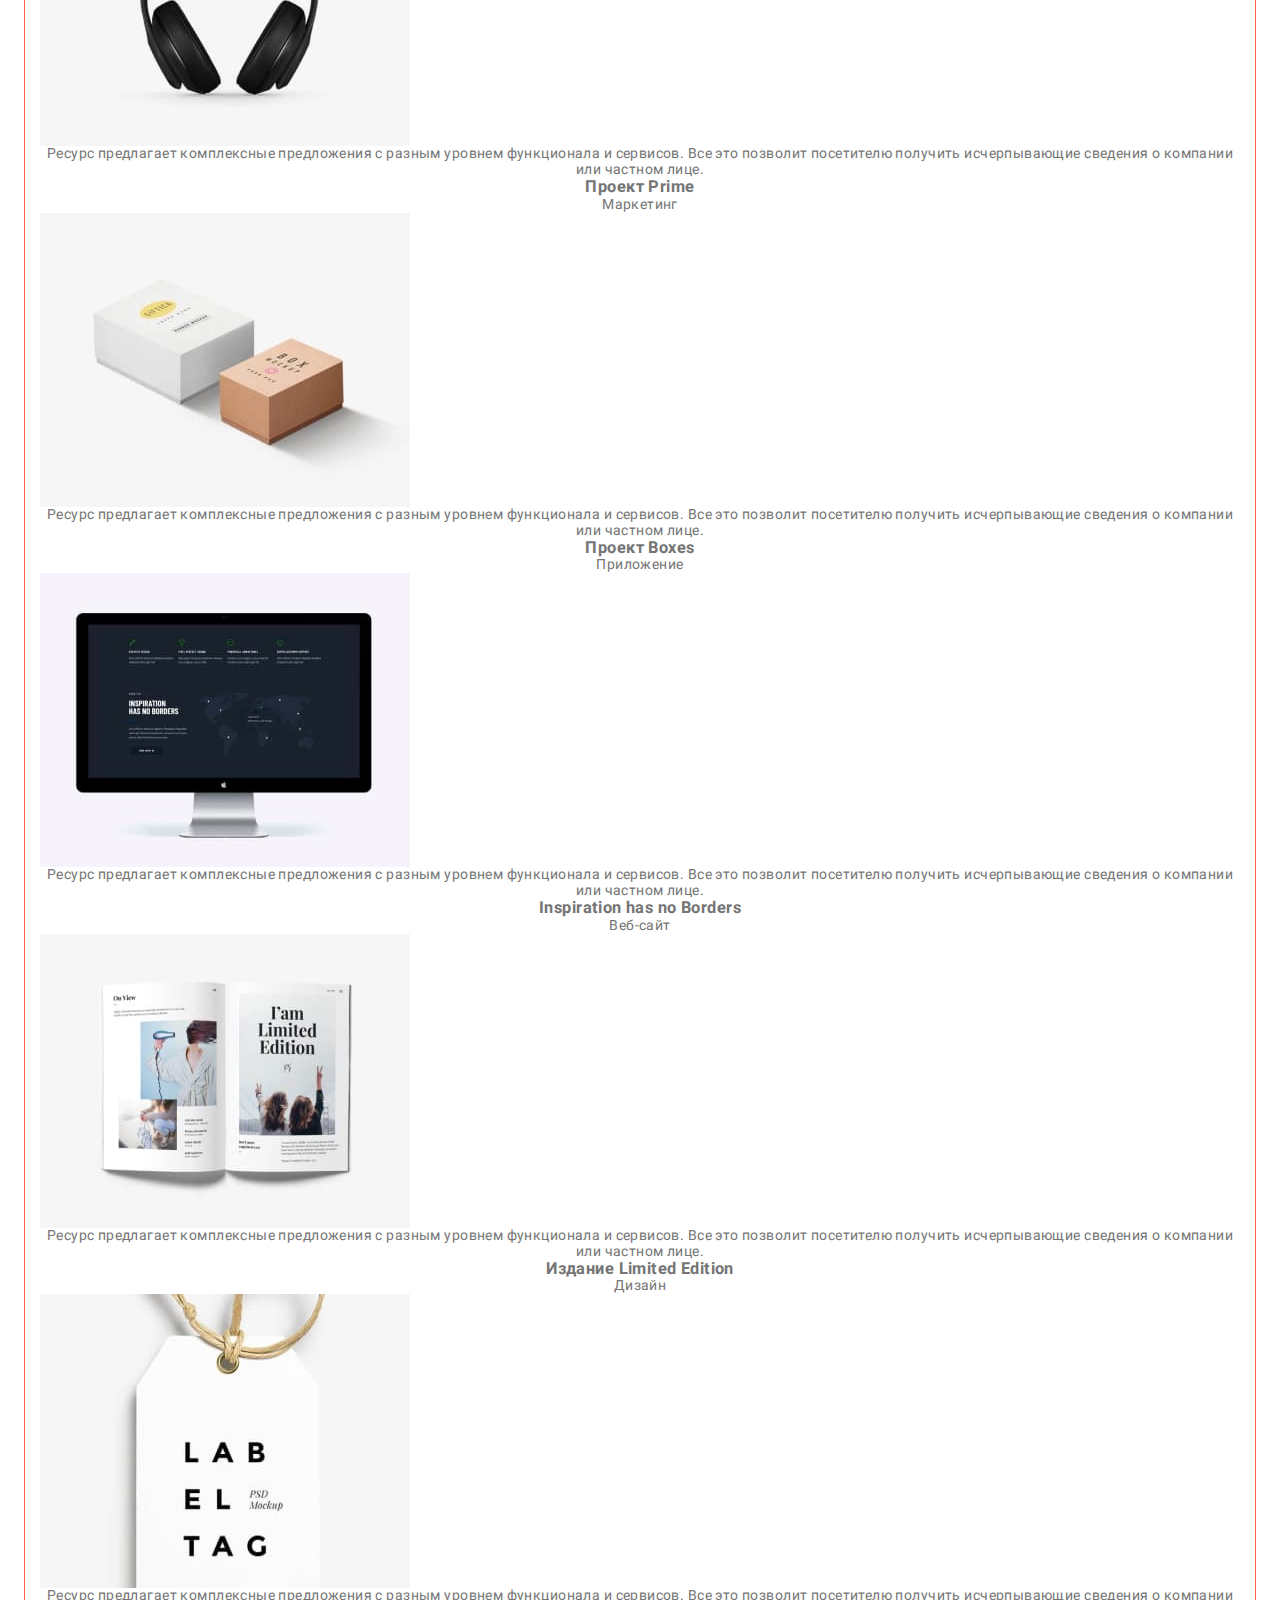
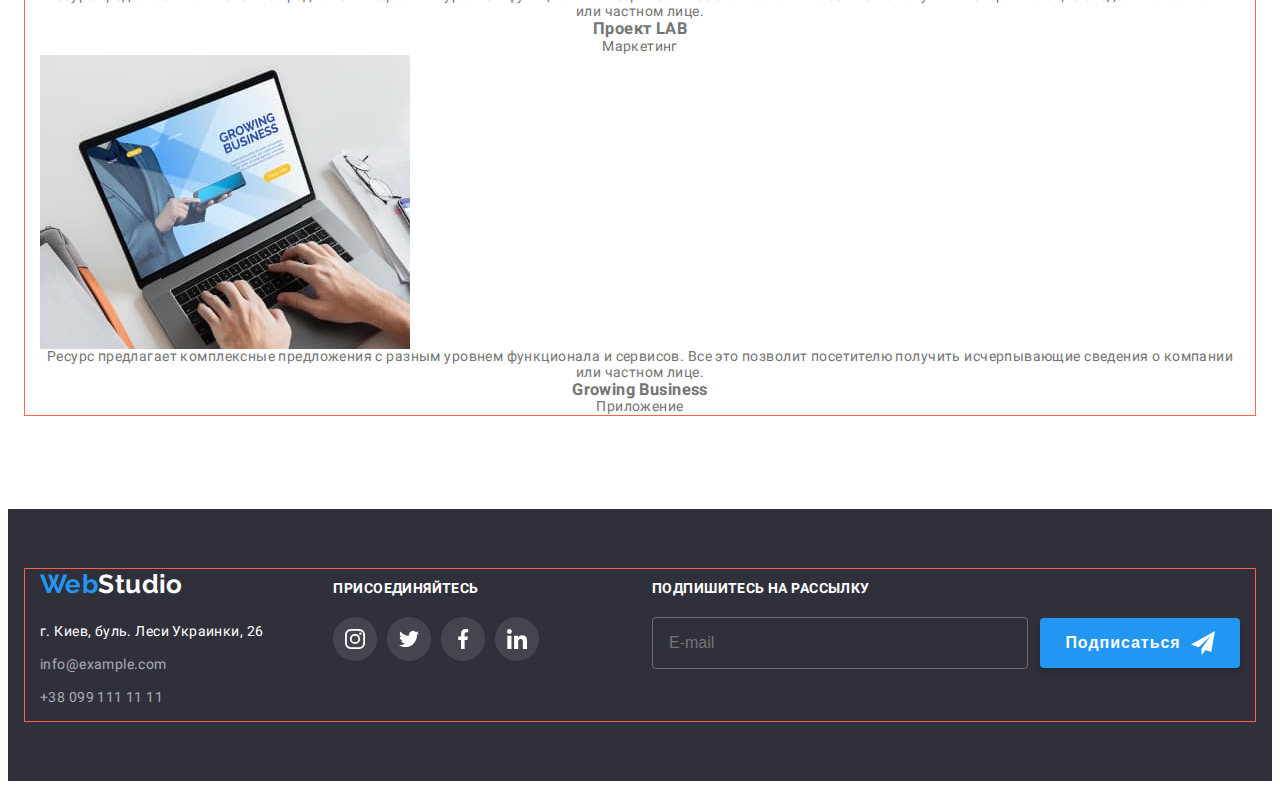
==== commit 91b5a6c1: "Fixed part of header, footer, hero" ====
--- a/portfolio.html
+++ b/portfolio.html
@@ -329,7 +329,7 @@
 
     <footer class="footer">
       <div class="container footer__container">
-        <div>
+        <div class="info container__info">
           <a href="#" class="logo footer__logo" lang="en"
             ><span class="logo--accent">Web</span>Studio</a
           >
--- a/css/main.min.css
+++ b/css/main.min.css
@@ -1,5 +1,5 @@
-@import url("https://fonts.googleapis.com/css2?family=Raleway&family=Roboto:wght@400;500;700;900&display=swap");:root{--color-accent: #2196f3;--color-addredd-footer: #ffffff;--color-board-btn-close: rgba(0, 0, 0, 0.1);--color-board-card: #eeeeee;--color-board-client: #afb1b8;--color-board-header: #ececec;--color-board-input-footer: rgba(255, 255, 255, 0.3);--color-board-input-modal: rgba(33, 33, 33, 0.2);--color-board-input-modal-accent: #2196f3;--color-btn-close: #000000;--color-btn-primary: #ffffff;--color-btn-secondary: #212121;--color-btn-submit-modal: #ffffff;--color-contact-footer: rgba(255, 255, 255, 0.6);--color-cta-footer: #ffffff;--color-department: #ffffff;--color-h-second: #212121;--color-h-third: #212121;--color-icon-client: #afb1b8;--color-icon-company: #afb1b8;--color-icon-modal: #212121;--color-icon-social-staff: #afb1b8;--color-icon-social-staff-hover: #ffffff;--color-input-footer: rgba(255, 255, 255, 0.6);--color-label-modal: #757575;--color-link-header: #757575;--color-logo-footer: #ffffff;--color-logo-header: #000000;--color-menu-header: #212121;--color-overlay-card-portfolio: #ffffff;--color-p: #757575;--color-placeholder-modal: rgba(117, 117, 117, 0.5);--color-text-modal: #757575;--color-title-hero: #ffffff;--color-title-modal: #212121;--bg-achievement: #f5f4fa;--bg-backdrop: rgba(0, 0, 0, 0.2);--bg-btn-hover: #188ce8;--bg-btn-primary: #2196f3;--bg-btn-secondary: #f5f4fa;--bg-card-staff: #ffffff;--bg-client: transparent;--bg-department: rgba(47, 48, 58, 0.8);--bg-footer: #2f303a;--bg-header: #ffffff;--bg-hero: #c4c4c4;--bg-link-social-staff: transparent;--bg-modal: #ffffff;--bg-overlay-card-portfolio: rgba(33, 150, 243, 0.9);--bg-page: #ffffff;--bg-section-staff: #f5f4fa;--bg-social-icon-footer: rgba(255, 255, 255, 0.1);--duration-primary: 250ms;--font-family-primary: 'Roboto', sans-serif;--font-family-secondary: 'Raleway', sans-serif;--font-size-primary: 14px;--letter-spacing-primary: 0.03em;--line-height-primary: 1.14;--gap-h: 30px;--gap-v: 30px;--margin-menu-item: 50px;--padding-container: 15px;--padding-hero: 200px;--padding-modal: 40px;--padding-section: 94px;--radius-board-primary: 4px;--shadow-card-staff: 0px 1px 3px rgba(0, 0, 0, 0.12), 0px 1px 1px rgba(0, 0, 0, 0.14),
+@import url("https://fonts.googleapis.com/css2?family=Raleway&family=Roboto:wght@400;500;700;900&display=swap");:root{--color-accent: #2196f3;--color-addredd-footer: #ffffff;--color-board-btn-close: rgba(0, 0, 0, 0.1);--color-board-card: #eeeeee;--color-board-client: #afb1b8;--color-board-header: #ececec;--color-board-input-footer: rgba(255, 255, 255, 0.3);--color-board-input-modal: rgba(33, 33, 33, 0.2);--color-board-input-modal-accent: #2196f3;--color-btn-close: #000000;--color-btn-primary: #ffffff;--color-btn-secondary: #212121;--color-btn-submit-modal: #ffffff;--color-contact-footer: rgba(255, 255, 255, 0.6);--color-cta-footer: #ffffff;--color-department: #ffffff;--color-h-second: #212121;--color-h-third: #212121;--color-icon-client: #afb1b8;--color-icon-company: #afb1b8;--color-icon-modal: #212121;--color-icon-social-staff: #afb1b8;--color-icon-social-staff-hover: #ffffff;--color-input-footer: rgba(255, 255, 255, 0.6);--color-label-modal: #757575;--color-link-header: #757575;--color-logo-footer: #ffffff;--color-logo-header: #000000;--color-menu-header: #212121;--color-overlay-card-portfolio: #ffffff;--color-p: #757575;--color-placeholder-modal: rgba(117, 117, 117, 0.5);--color-text-modal: #757575;--color-title-hero: #ffffff;--color-title-modal: #212121;--bg-achievement: #f5f4fa;--bg-backdrop: rgba(0, 0, 0, 0.2);--bg-btn-hover: #188ce8;--bg-btn-primary: #2196f3;--bg-btn-secondary: #f5f4fa;--bg-card-staff: #ffffff;--bg-client: transparent;--bg-department: rgba(47, 48, 58, 0.8);--bg-footer: #2f303a;--bg-header: #ffffff;--bg-hero: #c4c4c4;--bg-link-social-staff: transparent;--bg-modal: #ffffff;--bg-overlay-card-portfolio: rgba(33, 150, 243, 0.9);--bg-page: #ffffff;--bg-section-staff: #f5f4fa;--bg-social-icon-footer: rgba(255, 255, 255, 0.1);--duration-primary: 250ms;--font-family-primary: 'Roboto', sans-serif;--font-family-secondary: 'Raleway', sans-serif;--font-size-primary: 14px;--letter-spacing-primary: 0.03em;--line-height-primary: 1.14;--gap-h: 30px;--gap-v: 30px;--margin-menu-item: 50px;--padding-container: 15px;--padding-hero-under-1200: 118px;--padding-hero-1200: 200px;--padding-modal: 40px;--padding-section-under-1200: 60px;--padding-section-1200: 94px;--radius-board-primary: 4px;--shadow-card-staff: 0px 1px 3px rgba(0, 0, 0, 0.12), 0px 1px 1px rgba(0, 0, 0, 0.14),
     0px 2px 1px rgba(0, 0, 0, 0.2);--shadow-btn: 0px 4px 4px rgba(0, 0, 0, 0.15);--shadow-btn-filter: 0px 3px 1px rgba(0, 0, 0, 0.1), 0px 1px 2px rgba(0, 0, 0, 0.08),
     0px 2px 2px rgba(0, 0, 0, 0.12);--shadow-modal: 0px 1px 3px rgba(0, 0, 0, 0.12), 0px 1px 1px rgba(0, 0, 0, 0.14),
-    0px 2px 1px rgba(0, 0, 0, 0.2);--timing-primary: cubic-bezier(0.4, 0, 0.2, 1);--width-container: 1200px;--width-page: 1600px;--width-form-modal: 448px}@font-face{font-family:'Raleway';src:url("../../fonts/Raleway-Bold.eot");src:local("вє"),url("../../fonts/Raleway-Bold.woff") format("woff"),url("../../fonts/Raleway-Bold.ttf") format("truetype"),url("../../fonts/Raleway-Bold.svg") format("svg");font-weight:700;font-style:normal}@font-face{font-family:'Roboto';src:url("../../fonts/Roboto-Regular.eot");src:local("вє"),url("../../fonts/Roboto-Regular.woff") format("woff"),url("../../fonts/Roboto-Regular.ttf") format("truetype"),url("../../font/Roboto-Regular.svg") format("svg");font-weight:normal;font-style:normal}@font-face{font-family:'Roboto';src:url("../../fonts/Roboto-Medium.eot");src:local("вє"),url("../../fonts/Roboto-Medium.woff") format("woff"),url("../../fonts/Roboto-Medium.ttf") format("truetype"),url("../../fonts/Roboto-Medium.svg") format("svg");font-weight:500;font-style:normal}@font-face{font-family:'Roboto';src:url("../../fonts/Roboto-Bold.eot");src:local("вє"),url("../../fonts/Roboto-Bold.woff") format("woff"),url("../../fonts/Roboto-Bold.ttf") format("truetype"),url("../../fonts/Roboto-Bold.svg") format("svg");font-weight:700;font-style:normal}@font-face{font-family:'Roboto';src:url("../../fonts/Roboto-Black.eot");src:local("вє"),url("../../fonts/Roboto-Black.woff") format("woff"),url("../../fonts/Roboto-Black.ttf") format("truetype"),url("../../fonts/Roboto-Black.svg") format("svg");font-weight:900;font-style:normal}body{font-family:var(--font-family-primary);background-color:var(--bg-page);color:var(--color-p);font-size:var(--font-size-primary);letter-spacing:var(--letter-spacing-primary);line-height:var(--line-height-primary)}h1,h2,h3,p,ul,li{margin:0}ul,li{list-style:none;text-decoration:none;padding:0}img{display:block;max-width:100%;height:auto}a{text-decoration:none;color:inherit}address{font-style:normal}*:focus-visible{outline:none}.visually-hidden{position:absolute;width:1px;height:1px;margin:-1px;border:0;padding:0;white-space:nowrap;-webkit-clip-path:inset(100%);clip-path:inset(100%);clip:rect(0 0 0 0);overflow:hidden}.navigation__item,.contact__item{margin-right:var(--margin-menu-item)}.navigation__item:last-child,.contact__item:last-child{margin-right:0}.social__icon,.contact__icon,.modal__close-icon,.clientage__icon{display:block;fill:currentColor}.social__cta,.sign-up__cta{display:block;text-transform:uppercase;margin-bottom:20px}.department__title,.staff__title,.clientage__title{font-weight:700;font-size:36px;line-height:1.17;color:var(--color-h-second);margin-bottom:50px}.button{display:-webkit-box;display:-ms-flexbox;display:flex;-webkit-box-align:center;-ms-flex-align:center;align-items:center;-webkit-box-pack:center;-ms-flex-pack:center;justify-content:center;width:200px;height:50px;padding:0;font-weight:700;font-size:16px;line-height:1.875;letter-spacing:0.06em;color:var(--color-btn-submit-modal);-webkit-box-shadow:var(--shadow-btn);box-shadow:var(--shadow-btn);background-color:var(--color-accent);border:none;border-radius:var(--radius-board-primary);cursor:pointer;-webkit-transition:background-color var(--duration-primary) var(--timing-primary);transition:background-color var(--duration-primary) var(--timing-primary)}.button:hover,.button:focus{background-color:var(--bg-btn-hover)}.section{min-width:var(--width-container);max-width:var(--width-page);padding-top:var(--padding-section);padding-bottom:var(--padding-section);margin:0 auto;text-align:center}.container{width:var(--width-container);padding-left:var(--padding-container);padding-right:var(--padding-container);margin-left:auto;margin-right:auto}.social{color:var(--color-cta-footer)}.social__list,.social__item{display:-webkit-box;display:-ms-flexbox;display:flex;-webkit-box-pack:center;-ms-flex-pack:center;justify-content:center;-webkit-box-align:center;-ms-flex-align:center;align-items:center}.social__item:not(:last-child){margin-right:10px}.social__link{display:block;list-style:none;padding:0;margin:0;color:inherit;border:none;border-radius:50%;background-color:var(--bg-social-icon-footer);padding:12px;-webkit-transition:background-color var(--duration-primary) var(--timing-primary);transition:background-color var(--duration-primary) var(--timing-primary)}.social__link:hover,.social__link:focus{background-color:var(--color-accent)}.social__link--refill{color:var(--color-icon-social-staff);-webkit-transition:color var(--duration-primary) var(--timing-primary);transition:color var(--duration-primary) var(--timing-primary)}.social__link--refill:hover,.social__link--refill:focus{color:var(--color-icon-social-staff-hover)}.header{min-width:var(--width-container);background-color:var(--bg-header);border-bottom:1px solid var(--color-board-header);padding-top:24px;padding-bottom:24px}.header__container{display:-webkit-box;display:-ms-flexbox;display:flex;-webkit-box-pack:left;-ms-flex-pack:left;justify-content:left;-webkit-box-align:stretch;-ms-flex-align:stretch;align-items:stretch}.container__logo{margin-right:93px}.container__contact{margin-left:auto}.logo{display:block;font-family:var(--font-family-secondary);font-size:26px;font-weight:700;line-height:1.19;color:var(--color-logo-header);text-decoration:none}.logo--accent{color:var(--color-accent)}.footer__logo{color:var(--color-logo-footer);margin-bottom:20px}.navigation__list{display:-webkit-box;display:-ms-flexbox;display:flex;-webkit-box-pack:left;-ms-flex-pack:left;justify-content:left;-webkit-box-align:center;-ms-flex-align:center;align-items:center;height:100%}.navigation__item{height:100%}.navigation__link{position:relative;display:-webkit-box;display:-ms-flexbox;display:flex;-webkit-box-pack:left;-ms-flex-pack:left;justify-content:left;-webkit-box-align:center;-ms-flex-align:center;align-items:center;height:100%;text-decoration:none;font-weight:500;letter-spacing:0.02em;color:var(--color-menu-header);-webkit-transition:color var(--duration-primary) var(--timing-primary);transition:color var(--duration-primary) var(--timing-primary)}.navigation__link--current{color:var(--color-accent)}.navigation__link--current::after{position:absolute;left:0;bottom:-25px;content:'';background-color:var(--color-accent);border-radius:2px;height:4px;width:100%}.navigation__link:hover,.navigation__link:focus{color:var(--color-accent)}.contact__list{display:-webkit-box;display:-ms-flexbox;display:flex;-webkit-box-pack:left;-ms-flex-pack:left;justify-content:left;-webkit-box-align:center;-ms-flex-align:center;align-items:center}.contact__item{height:100%;display:-webkit-box;display:-ms-flexbox;display:flex;-webkit-box-pack:left;-ms-flex-pack:left;justify-content:left;-webkit-box-align:center;-ms-flex-align:center;align-items:center}.contact__link{display:-webkit-inline-box;display:-ms-inline-flexbox;display:inline-flex;-webkit-box-pack:left;-ms-flex-pack:left;justify-content:left;-webkit-box-align:center;-ms-flex-align:center;align-items:center;height:100%;text-decoration:none;font-weight:500;letter-spacing:0.02em;color:var(--color-link-header);-webkit-transition:color var(--duration-primary) var(--timing-primary);transition:color var(--duration-primary) var(--timing-primary)}.contact__link:hover,.contact__link:focus{color:var(--color-accent)}.contact__icon--prepend{margin-right:10px}.hero__section{display:-webkit-box;display:-ms-flexbox;display:flex;-webkit-box-orient:vertical;-webkit-box-direction:normal;-ms-flex-direction:column;flex-direction:column;-webkit-box-align:center;-ms-flex-align:center;align-items:center;max-width:1600px;height:auto;background-image:-webkit-gradient(linear, left top, left bottom, from(rgba(47,48,58,0.4)), to(rgba(47,48,58,0.4))),url("../images/hero-img.jpg");background-image:linear-gradient(rgba(47,48,58,0.4), rgba(47,48,58,0.4)),url("../images/hero-img.jpg");background-size:cover;background-color:var(--bg-hero);color:var(--color-title-hero);text-align:center;padding-top:var(--padding-hero);padding-bottom:var(--padding-hero)}.hero__title{font-weight:900;font-size:44px;line-height:1.36;letter-spacing:0.06em;text-transform:uppercase;margin-bottom:30px}.backdrop{position:fixed;top:0;left:0;width:100%;min-height:100%;background-color:var(--bg-backdrop);visibility:visible;-webkit-transition:visibility var(--duration-primary) var(--timing-primary);transition:visibility var(--duration-primary) var(--timing-primary)}.backdrop--is-hidden{visibility:hidden;pointer-events:none;-webkit-transition:visibility var(--duration-primary) var(--timing-primary);transition:visibility var(--duration-primary) var(--timing-primary)}.modal{position:relative;padding:var(--padding-modal);background-color:var(--bg-modal);border-radius:var(--radius-board-primary);-webkit-box-shadow:var(--shadow-modal);box-shadow:var(--shadow-modal)}.modal__close-btn{position:absolute;top:8px;right:8px;display:-webkit-box;display:-ms-flexbox;display:flex;-webkit-box-pack:center;-ms-flex-pack:center;justify-content:center;-webkit-box-align:center;-ms-flex-align:center;align-items:center;width:30px;height:30px;margin:0;padding:0;color:var(--color-btn-close);border:1px solid var(--color-board-btn-close);border-radius:50%;cursor:pointer;background-color:transparent;-webkit-transition:color var(--duration-primary) var(--timing-primary);transition:color var(--duration-primary) var(--timing-primary)}.modal__close-btn:hover,.modal__close-btn:focus{color:var(--color-accent)}.backdrop--is-hidden .modal{position:absolute;top:50%;left:50%;-webkit-transform:translate(-50%, -50%) scale(0.2);transform:translate(-50%, -50%) scale(0.2);opacity:0}.backdrop__modal{position:absolute;top:50%;left:50%;-webkit-transform:translate(-50%, -50%) scale(1);transform:translate(-50%, -50%) scale(1);opacity:1;-webkit-transition:opacity var(--duration-primary) var(--timing-primary),-webkit-transform var(--duration-primary) var(--timing-primary);transition:opacity var(--duration-primary) var(--timing-primary),-webkit-transform var(--duration-primary) var(--timing-primary);transition:opacity var(--duration-primary) var(--timing-primary),transform var(--duration-primary) var(--timing-primary);transition:opacity var(--duration-primary) var(--timing-primary),transform var(--duration-primary) var(--timing-primary),-webkit-transform var(--duration-primary) var(--timing-primary)}.form{display:-webkit-box;display:-ms-flexbox;display:flex;-webkit-box-orient:vertical;-webkit-box-direction:normal;-ms-flex-direction:column;flex-direction:column;-webkit-box-align:center;-ms-flex-align:center;align-items:center;width:var(--width-form-modal);text-align:left;padding:0}.form__title{font-weight:700;font-size:20px;line-height:1.15;text-align:center;color:var(--color-title-modal);margin-bottom:12px}.form__field-group{width:100%;font-size:16px;line-height:1.125;margin-bottom:20px}.form__field{position:relative;width:100%;margin-bottom:10px}.form__field:focus-within>.form__icon{fill:var(--color-accent)}.form__label{display:block;font-size:12px;line-height:1.17;letter-spacing:0.01em;color:var(--color-label-modal);padding:0;margin-bottom:4px}.form__input{width:100%;min-height:40px;border:1px solid var(--color-board-input-modal);border-radius:var(--radius-board-primary);padding-left:42px;color:var(--color-text-modal);-webkit-transition:border var(--duration-primary) var(--timing-primary);transition:border var(--duration-primary) var(--timing-primary)}.form__input:focus-within{border:1px solid var(--color-board-input-modal-accent)}.form__icon{display:block;position:absolute;left:12px;top:50%;-webkit-transform:translateY(-50%);transform:translateY(-50%);fill:var(--color-icon-modal);-webkit-transition:fill var(--duration-primary) var(--timing-primary);transition:fill var(--duration-primary) var(--timing-primary)}.form__textarea{display:block;width:100%;min-height:120px;border:1px solid var(--color-board-input-modal);border-radius:var(--radius-board-primary);color:var(--color-text-modal);padding:12px 16px;margin:0;resize:none;-webkit-transition:border var(--duration-primary) var(--timing-primary);transition:border var(--duration-primary) var(--timing-primary)}.form__textarea:focus-within{border:1px solid var(--color-board-input-modal-accent)}.form__textarea::-webkit-input-placeholder{color:var(--color-placeholder-modal)}.form__textarea:-ms-input-placeholder{color:var(--color-placeholder-modal)}.form__textarea::-ms-input-placeholder{color:var(--color-placeholder-modal)}.form__textarea::placeholder{color:var(--color-placeholder-modal)}.form__checkbox-label{position:relative;display:-webkit-box;display:-ms-flexbox;display:flex;-webkit-box-align:center;-ms-flex-align:center;align-items:center;margin-bottom:30px;padding-left:24px;line-height:1.71;letter-spacing:0.03em;color:var(--color-text-modal)}.form__checkbox-link{color:var(--color-accent)}.form__icon-unchecked{position:absolute;left:0;top:50%;-webkit-transform:translateY(-50%);transform:translateY(-50%);width:16px;height:15px;opacity:1;-webkit-transition:opacity var(--duration-primary) var(--timing-primary);transition:opacity var(--duration-primary) var(--timing-primary)}.checkbox:checked ~ .form__icon-unchecked{opacity:0}.form__icon-checked{position:absolute;left:0;top:50%;-webkit-transform:translateY(-50%);transform:translateY(-50%);width:16px;height:15px;opacity:0;fill:var(--color-accent);-webkit-transition:opacity var(--duration-primary) var(--timing-primary);transition:opacity var(--duration-primary) var(--timing-primary)}.checkbox:checked ~ .form__icon-checked{opacity:1}.achievement__section{padding-bottom:0}.achievement__list{display:-webkit-box;display:-ms-flexbox;display:flex;gap:var(--gap-h)}.achievement__item{-ms-flex-preferred-size:270px;flex-basis:270px}.achievement__thumb{height:120px;display:-webkit-box;display:-ms-flexbox;display:flex;-webkit-box-align:center;-ms-flex-align:center;align-items:center;-webkit-box-pack:center;-ms-flex-pack:center;justify-content:center;background-color:var(--bg-achievement);margin-bottom:30px}.achievement__title{display:block;text-align:left;font-weight:700;font-size:14px;text-transform:uppercase;color:var(--color-h-second)}.achievement__text{line-height:1.71;text-align:left}.department__list{display:-webkit-box;display:-ms-flexbox;display:flex;-webkit-box-pack:justify;-ms-flex-pack:justify;justify-content:space-between;-webkit-box-align:stretch;-ms-flex-align:stretch;align-items:stretch}.department__item{position:relative}.department__subtitle{position:absolute;bottom:0;left:0;display:-webkit-box;display:-ms-flexbox;display:flex;-webkit-box-pack:center;-ms-flex-pack:center;justify-content:center;-webkit-box-align:center;-ms-flex-align:center;align-items:center;width:100%;height:70px;font-weight:700;font-size:14px;text-transform:uppercase;color:var(--color-department);background-color:var(--bg-department)}.staff{background-color:var(--bg-section-staff)}.staff__card-set{display:-webkit-box;display:-ms-flexbox;display:flex;-webkit-box-pack:center;-ms-flex-pack:center;justify-content:center;-webkit-box-align:center;-ms-flex-align:center;align-items:center;margin-left:calc(-1 * var(--gap-h));margin-top:calc(-1 * var(--gap-v))}.staff__card{-ms-flex-preferred-size:calc(100% / 4 - var(--gap-h));flex-basis:calc(100% / 4 - var(--gap-h));margin-left:var(--gap-h);margin-top:var(--gap-v);border-radius:0px 0px 4px 4px;-webkit-box-shadow:var(--shadow-card-staff);box-shadow:var(--shadow-card-staff)}.staff__description{background-color:var(--bg-card-staff);padding-top:30px;padding-bottom:30px}.staff__name{font-weight:500;font-size:16px;line-height:1.19;color:var(--color-h-third);margin-bottom:10px}.staff__position{font-size:16px;line-height:1.19;color:var(--color-p);background-color:var(--bg-card-staff);margin-bottom:16px}.clientage__list{display:-webkit-box;display:-ms-flexbox;display:flex;-webkit-box-pack:center;-ms-flex-pack:center;justify-content:center;-webkit-box-align:center;-ms-flex-align:center;align-items:center;margin-left:calc(-1 * var(--gap-h));margin-top:calc(-1 * var(--gap-v))}.clientage__item{-ms-flex-preferred-size:calc(100% / 6 - var(--gap-h));flex-basis:calc(100% / 6 - var(--gap-h));margin-left:var(--gap-h);margin-top:var(--gap-v)}.clientage__link{display:-webkit-box;display:-ms-flexbox;display:flex;-webkit-box-pack:center;-ms-flex-pack:center;justify-content:center;-webkit-box-align:center;-ms-flex-align:center;align-items:center;list-style:none;margin:0;width:170px;height:92px;color:var(--color-icon-client);background-color:var(--bg-client);border:1px solid var(--color-board-client);border-radius:var(--radius-board-primary);-webkit-transition:color var(--duration-primary) var(--timing-primary),border var(--duration-primary) var(--timing-primary);transition:color var(--duration-primary) var(--timing-primary),border var(--duration-primary) var(--timing-primary)}.clientage__link:hover,.clientage__link:focus{color:var(--color-accent);border:1px solid var(--color-accent)}.portfolio__filter-set{display:-webkit-box;display:-ms-flexbox;display:flex;-webkit-box-pack:center;-ms-flex-pack:center;justify-content:center}.portfolio__filter-set--append{margin-bottom:50px}.portfolio__filter:not(:last-child){margin-right:8px}.portfolio__button{background-color:var(--bg-btn-secondary);color:var(--color-btn-secondary);border:none;border-radius:4px;font-family:inherit;font-weight:500;font-size:16px;line-height:1.63;letter-spacing:0.06em;cursor:pointer;padding:6px 22px;-webkit-box-shadow:none;box-shadow:none;-webkit-transition:color var(--duration-primary) var(--timing-primary),background-color var(--duration-primary) var(--timing-primary),-webkit-box-shadow var(--duration-primary) var(--timing-primary);transition:color var(--duration-primary) var(--timing-primary),background-color var(--duration-primary) var(--timing-primary),-webkit-box-shadow var(--duration-primary) var(--timing-primary);transition:color var(--duration-primary) var(--timing-primary),background-color var(--duration-primary) var(--timing-primary),box-shadow var(--duration-primary) var(--timing-primary);transition:color var(--duration-primary) var(--timing-primary),background-color var(--duration-primary) var(--timing-primary),box-shadow var(--duration-primary) var(--timing-primary),-webkit-box-shadow var(--duration-primary) var(--timing-primary)}.portfolio__button--accent{background-color:var(--bg-btn-primary);color:var(--color-btn-primary)}.portfolio__button:hover,.portfolio__button:focus{background-color:var(--bg-btn-primary);color:var(--color-btn-primary);-webkit-box-shadow:var(--shadow-btn-filter);box-shadow:var(--shadow-btn-filter)}.portfolio__card-set{display:-webkit-box;display:-ms-flexbox;display:flex;-ms-flex-wrap:wrap;flex-wrap:wrap;margin-left:calc(-1 * var(--gap-h));margin-top:calc(-1 * var(--gap-v));text-align:left}.portfolio__card{-ms-flex-preferred-size:calc(100% / 3 - var(--gap-h));flex-basis:calc(100% / 3 - var(--gap-h));margin-left:var(--gap-h);margin-top:var(--gap-v)}.portfolio__card-link{display:block;text-decoration:none;color:inherit;-webkit-transition:-webkit-box-shadow var(--duration-primary) var(--timing-primary);transition:-webkit-box-shadow var(--duration-primary) var(--timing-primary);transition:box-shadow var(--duration-primary) var(--timing-primary);transition:box-shadow var(--duration-primary) var(--timing-primary), -webkit-box-shadow var(--duration-primary) var(--timing-primary)}.portfolio__card-link:hover,.portfolio__card-link:focus{-webkit-box-shadow:1px 4px 6px 0px rgba(0,0,0,0.16),0px 4px 4px 0px rgba(0,0,0,0.06),0px 1px 1px 0px rgba(0,0,0,0.12);box-shadow:1px 4px 6px 0px rgba(0,0,0,0.16),0px 4px 4px 0px rgba(0,0,0,0.06),0px 1px 1px 0px rgba(0,0,0,0.12)}.potfolio__image-thumb{position:relative;overflow:hidden}.portfolio__thumb-overlay{position:absolute;bottom:0;left:0;display:-webkit-box;display:-ms-flexbox;display:flex;-webkit-box-align:center;-ms-flex-align:center;align-items:center;width:100%;height:100%;color:var(--color-overlay-card-portfolio);background-color:var(--bg-overlay-card-portfolio);-webkit-transform:translatey(100%);transform:translatey(100%);-webkit-transition:-webkit-transform var(--duration-primary) var(--timing-primary);transition:-webkit-transform var(--duration-primary) var(--timing-primary);transition:transform var(--duration-primary) var(--timing-primary);transition:transform var(--duration-primary) var(--timing-primary), -webkit-transform var(--duration-primary) var(--timing-primary)}.portfolio__card-link:hover .portfolio__thumb-overlay,.portfolio__card-link:focus .portfolio__thumb-overlay{-webkit-transform:translatey(0);transform:translatey(0)}.portfolio__text-overlay{font-size:18px;line-height:1.555;padding:0 24px}.portfolio__card-area{border:1px solid var(--color-board-card);border-top:none;padding:20px 24px}.portfolio__card-title{font-weight:700;font-size:18px;line-height:2;letter-spacing:0.06em;color:var(--color-h-second);margin-bottom:4px}.portfolio__card-text{display:block;font-size:16px;line-height:1.88}.footer{min-width:var(--width-container);background-color:var(--bg-footer);padding-top:60px;padding-bottom:60px}.footer__container{display:-webkit-box;display:-ms-flexbox;display:flex;-webkit-box-align:baseline;-ms-flex-align:baseline;align-items:baseline}.container__social{margin-left:70px}.container__sign-up{margin-left:auto}.address__list{display:block;font-style:normal;margin:0}.address__postaddress{line-height:1.71;color:var(--color-addredd-footer);margin-bottom:9px}.address__email{display:block;text-decoration:none;color:var(--color-contact-footer);line-height:1.71;margin-bottom:9px;-webkit-transition:color var(--duration-primary) var(--timing-primary);transition:color var(--duration-primary) var(--timing-primary)}.address__email:hover,.address__email:focus{color:var(--color-accent)}.address__tel{text-decoration:none;color:var(--color-contact-footer);line-height:1.71;-webkit-transition:color var(--duration-primary) var(--timing-primary);transition:color var(--duration-primary) var(--timing-primary)}.address__tel:hover,.address__tel:focus{color:var(--color-accent)}.sign-up{color:var(--color-cta-footer)}.sign-up__form{display:-webkit-box;display:-ms-flexbox;display:flex;-webkit-box-pack:left;-ms-flex-pack:left;justify-content:left;-webkit-box-align:center;-ms-flex-align:center;align-items:center}.sign-up__input{display:-webkit-box;display:-ms-flexbox;display:flex;-webkit-box-pack:left;-ms-flex-pack:left;justify-content:left;-webkit-box-align:center;-ms-flex-align:center;align-items:center;min-width:358px;height:50px;padding:0;padding-left:16px;margin-right:12px;font-size:16px;line-height:1.25;color:var(--color-input-footer);background-color:transparent;border:1px solid var(--color-board-input-footer);border-radius:var(--radius-board-primary)}.sign-up__icon{display:inline-block;fill:var(--color-btn-submit-modal)}.sign-up__icon--append{margin-left:10px}
+    0px 2px 1px rgba(0, 0, 0, 0.2);--timing-primary: cubic-bezier(0.4, 0, 0.2, 1);--width-card-768: 354px;--width-container-480: 480px;--width-container-768: 768px;--width-container-1200: 1200px;--width-page: 1600px;--width-form-modal: 448px}@font-face{font-family:'Raleway';src:url("../../fonts/Raleway-Bold.eot");src:local("вє"),url("../../fonts/Raleway-Bold.woff") format("woff"),url("../../fonts/Raleway-Bold.ttf") format("truetype"),url("../../fonts/Raleway-Bold.svg") format("svg");font-weight:700;font-style:normal}@font-face{font-family:'Roboto';src:url("../../fonts/Roboto-Regular.eot");src:local("вє"),url("../../fonts/Roboto-Regular.woff") format("woff"),url("../../fonts/Roboto-Regular.ttf") format("truetype"),url("../../font/Roboto-Regular.svg") format("svg");font-weight:normal;font-style:normal}@font-face{font-family:'Roboto';src:url("../../fonts/Roboto-Medium.eot");src:local("вє"),url("../../fonts/Roboto-Medium.woff") format("woff"),url("../../fonts/Roboto-Medium.ttf") format("truetype"),url("../../fonts/Roboto-Medium.svg") format("svg");font-weight:500;font-style:normal}@font-face{font-family:'Roboto';src:url("../../fonts/Roboto-Bold.eot");src:local("вє"),url("../../fonts/Roboto-Bold.woff") format("woff"),url("../../fonts/Roboto-Bold.ttf") format("truetype"),url("../../fonts/Roboto-Bold.svg") format("svg");font-weight:700;font-style:normal}@font-face{font-family:'Roboto';src:url("../../fonts/Roboto-Black.eot");src:local("вє"),url("../../fonts/Roboto-Black.woff") format("woff"),url("../../fonts/Roboto-Black.ttf") format("truetype"),url("../../fonts/Roboto-Black.svg") format("svg");font-weight:900;font-style:normal}body{font-family:var(--font-family-primary);background-color:var(--bg-page);color:var(--color-p);font-size:var(--font-size-primary);letter-spacing:var(--letter-spacing-primary);line-height:var(--line-height-primary)}h1,h2,h3,p,ul,li{margin:0}ul,li{list-style:none;text-decoration:none;padding:0}img{display:block;max-width:100%;height:auto}a{text-decoration:none;color:inherit}address{font-style:normal}*:focus-visible{outline:none}.visually-hidden{position:absolute;width:1px;height:1px;margin:-1px;border:0;padding:0;white-space:nowrap;-webkit-clip-path:inset(100%);clip-path:inset(100%);clip:rect(0 0 0 0);overflow:hidden}.social__icon{display:block;fill:currentColor}.social__cta,.sign-up__cta{display:block;text-transform:uppercase;margin-bottom:20px}.button{display:-webkit-box;display:-ms-flexbox;display:flex;-webkit-box-pack:center;-ms-flex-pack:center;justify-content:center;-webkit-box-align:center;-ms-flex-align:center;align-items:center;min-width:200px;height:50px;padding:0;font-weight:700;font-size:16px;line-height:1.875;letter-spacing:0.06em;color:var(--color-btn-submit-modal);-webkit-box-shadow:var(--shadow-btn);box-shadow:var(--shadow-btn);background-color:var(--color-accent);border:none;border-radius:var(--radius-board-primary);cursor:pointer;-webkit-transition:background-color var(--duration-primary) var(--timing-primary);transition:background-color var(--duration-primary) var(--timing-primary)}.button:hover,.button:focus{background-color:var(--bg-btn-hover)}.section{width:100%;max-width:1600px;margin:0 auto;text-align:center;padding-top:var(--padding-section-under-1200);padding-bottom:var(--padding-section-under-1200)}@media screen and (min-width: 1200px){.section{padding-top:var(--padding-section-1200);padding-bottom:var(--padding-section-1200)}}.container{width:100%;padding-left:var(--padding-container);padding-right:var(--padding-container);margin-left:auto;margin-right:auto;outline:1px solid tomato}@media screen and (min-width: 480px){.container{max-width:var(--width-container-480)}}@media screen and (min-width: 768px){.container{max-width:var(--width-container-768)}}@media screen and (min-width: 1200px){.container{max-width:var(--width-container-1200)}}.social{color:var(--color-cta-footer)}.social__list,.social__item{display:-webkit-box;display:-ms-flexbox;display:flex;-webkit-box-pack:center;-ms-flex-pack:center;justify-content:center;-webkit-box-align:center;-ms-flex-align:center;align-items:center}.social__item:not(:last-child){margin-right:10px}.social__link{display:block;list-style:none;padding:0;margin:0;color:inherit;border:none;border-radius:50%;background-color:var(--bg-social-icon-footer);padding:12px;-webkit-transition:background-color var(--duration-primary) var(--timing-primary);transition:background-color var(--duration-primary) var(--timing-primary)}.social__link:hover,.social__link:focus{background-color:var(--color-accent)}.social__link--refill{color:var(--color-icon-social-staff);-webkit-transition:color var(--duration-primary) var(--timing-primary);transition:color var(--duration-primary) var(--timing-primary)}.social__link--refill:hover,.social__link--refill:focus{color:var(--color-icon-social-staff-hover)}.header{width:100%;max-width:1600px;margin-left:auto;margin-right:auto;background-color:var(--bg-header);border-bottom:1px solid var(--color-board-header);padding-top:16px;padding-bottom:16px}@media screen and (min-width: 1200px){.header{padding-top:24px;padding-bottom:24px}}.logo{display:block;font-family:var(--font-family-secondary);font-size:24px;font-weight:700;line-height:1.17;color:var(--color-logo-header);text-decoration:none}@media screen and (min-width: 1200px){.logo{font-size:26px;line-height:1.19}}.logo--accent{color:var(--color-accent)}.footer__logo{color:var(--color-logo-footer);margin-bottom:20px}@media screen and (min-width: 1200px){.footer__logo{font-size:26px;line-height:1.19}}.hero__section{display:-webkit-box;display:-ms-flexbox;display:flex;-webkit-box-pack:start;-ms-flex-pack:start;justify-content:start;-webkit-box-align:center;-ms-flex-align:center;align-items:center;-webkit-box-orient:vertical;-webkit-box-direction:normal;-ms-flex-direction:column;flex-direction:column;height:auto;background-image:-webkit-gradient(linear, left top, left bottom, from(rgba(47,48,58,0.4)), to(rgba(47,48,58,0.4))),url("../images/hero-img.jpg");background-image:linear-gradient(rgba(47,48,58,0.4), rgba(47,48,58,0.4)),url("../images/hero-img.jpg");background-position:center;background-size:cover;background-color:var(--bg-hero);color:var(--color-title-hero);text-align:center;padding-top:var(--padding-hero-under-1200);padding-bottom:var(--padding-hero-under-1200)}@media screen and (min-width: 1200px){.hero__section{padding-top:var(--padding-hero-1200);padding-bottom:var(--padding-hero-1200)}}.hero__title{font-weight:900;font-size:26px;line-height:1.615;letter-spacing:0.06em;text-transform:uppercase;margin-bottom:30px}@media screen and (min-width: 1200px){.hero__title{font-size:44px;line-height:1.36}}.footer{width:100%;max-width:1600px;margin-left:auto;margin-right:auto;background-color:var(--bg-footer);padding-top:60px;padding-bottom:60px}.footer__container{text-align:center}@media screen and (min-width: 1200px){.footer__container{display:-webkit-box;display:-ms-flexbox;display:flex;-webkit-box-pack:start;-ms-flex-pack:start;justify-content:start;-webkit-box-align:baseline;-ms-flex-align:baseline;align-items:baseline;text-align:left}}@media screen and (min-width: 768px) and (max-width: 1199px){.container_align{display:-webkit-box;display:-ms-flexbox;display:flex;-webkit-box-pack:center;-ms-flex-pack:center;justify-content:center;-webkit-box-align:baseline;-ms-flex-align:baseline;align-items:baseline;margin-bottom:60px}}@media screen and (min-width: 768px) and (min-width: 1200px){.container_align{display:-webkit-box;display:-ms-flexbox;display:flex;-webkit-box-pack:center;-ms-flex-pack:center;justify-content:center;-webkit-box-align:baseline;-ms-flex-align:baseline;align-items:baseline}}@media screen and (max-width: 767px){.container__info{margin-bottom:60px}}@media screen and (min-width: 768px) and (max-width: 1199px){.container__info{margin-bottom:0;max-width:var(--width-card-768);margin-right:var(--gap-v)}}@media screen and (min-width: 1200px){.container__info{margin-right:70px}}.container__social{margin-bottom:60px}@media screen and (min-width: 768px) and (max-width: 1190px){.container__social{margin-bottom:0;max-width:var(--width-card-768);margin-right:var(--gap-v)}}@media screen and (min-width: 1200px){.container__sign-up{margin-left:auto}}.address__list{display:block;font-style:normal;margin:0}.address__postaddress{line-height:1.71;color:var(--color-addredd-footer);margin-bottom:9px}.address__email{display:block;text-decoration:none;color:var(--color-contact-footer);line-height:1.71;margin-bottom:9px;-webkit-transition:color var(--duration-primary) var(--timing-primary);transition:color var(--duration-primary) var(--timing-primary)}.address__email:hover,.address__email:focus{color:var(--color-accent)}.address__tel{text-decoration:none;color:var(--color-contact-footer);line-height:1.71;-webkit-transition:color var(--duration-primary) var(--timing-primary);transition:color var(--duration-primary) var(--timing-primary)}.address__tel:hover,.address__tel:focus{color:var(--color-accent)}.sign-up{color:var(--color-cta-footer)}@media screen and (max-width: 1199px){.sign-up__form{display:-webkit-box;display:-ms-flexbox;display:flex;-webkit-box-pack:start;-ms-flex-pack:start;justify-content:start;-webkit-box-align:center;-ms-flex-align:center;align-items:center;-webkit-box-orient:vertical;-webkit-box-direction:normal;-ms-flex-direction:column;flex-direction:column}}@media screen and (min-width: 1200px){.sign-up__form{display:-webkit-box;display:-ms-flexbox;display:flex;-webkit-box-pack:start;-ms-flex-pack:start;justify-content:start;-webkit-box-align:center;-ms-flex-align:center;align-items:center}}.sign-up__input{display:-webkit-box;display:-ms-flexbox;display:flex;-webkit-box-pack:start;-ms-flex-pack:start;justify-content:start;-webkit-box-align:center;-ms-flex-align:center;align-items:center;width:450px;height:50px;padding:0;padding-left:16px;font-size:16px;line-height:1.25;color:var(--color-input-footer);background-color:transparent;border:1px solid var(--color-board-input-footer);border-radius:var(--radius-board-primary)}@media screen and (max-width: 480px){.sign-up__input{width:100%}}@media screen and (max-width: 1199px){.sign-up__input{margin-bottom:20px}}@media screen and (min-width: 1200px){.sign-up__input{width:358px;margin-right:12px}}.sign-up__icon{display:inline-block;fill:var(--color-btn-submit-modal)}.sign-up__icon--append{margin-left:10px}
 /*# sourceMappingURL=main.min.css.map */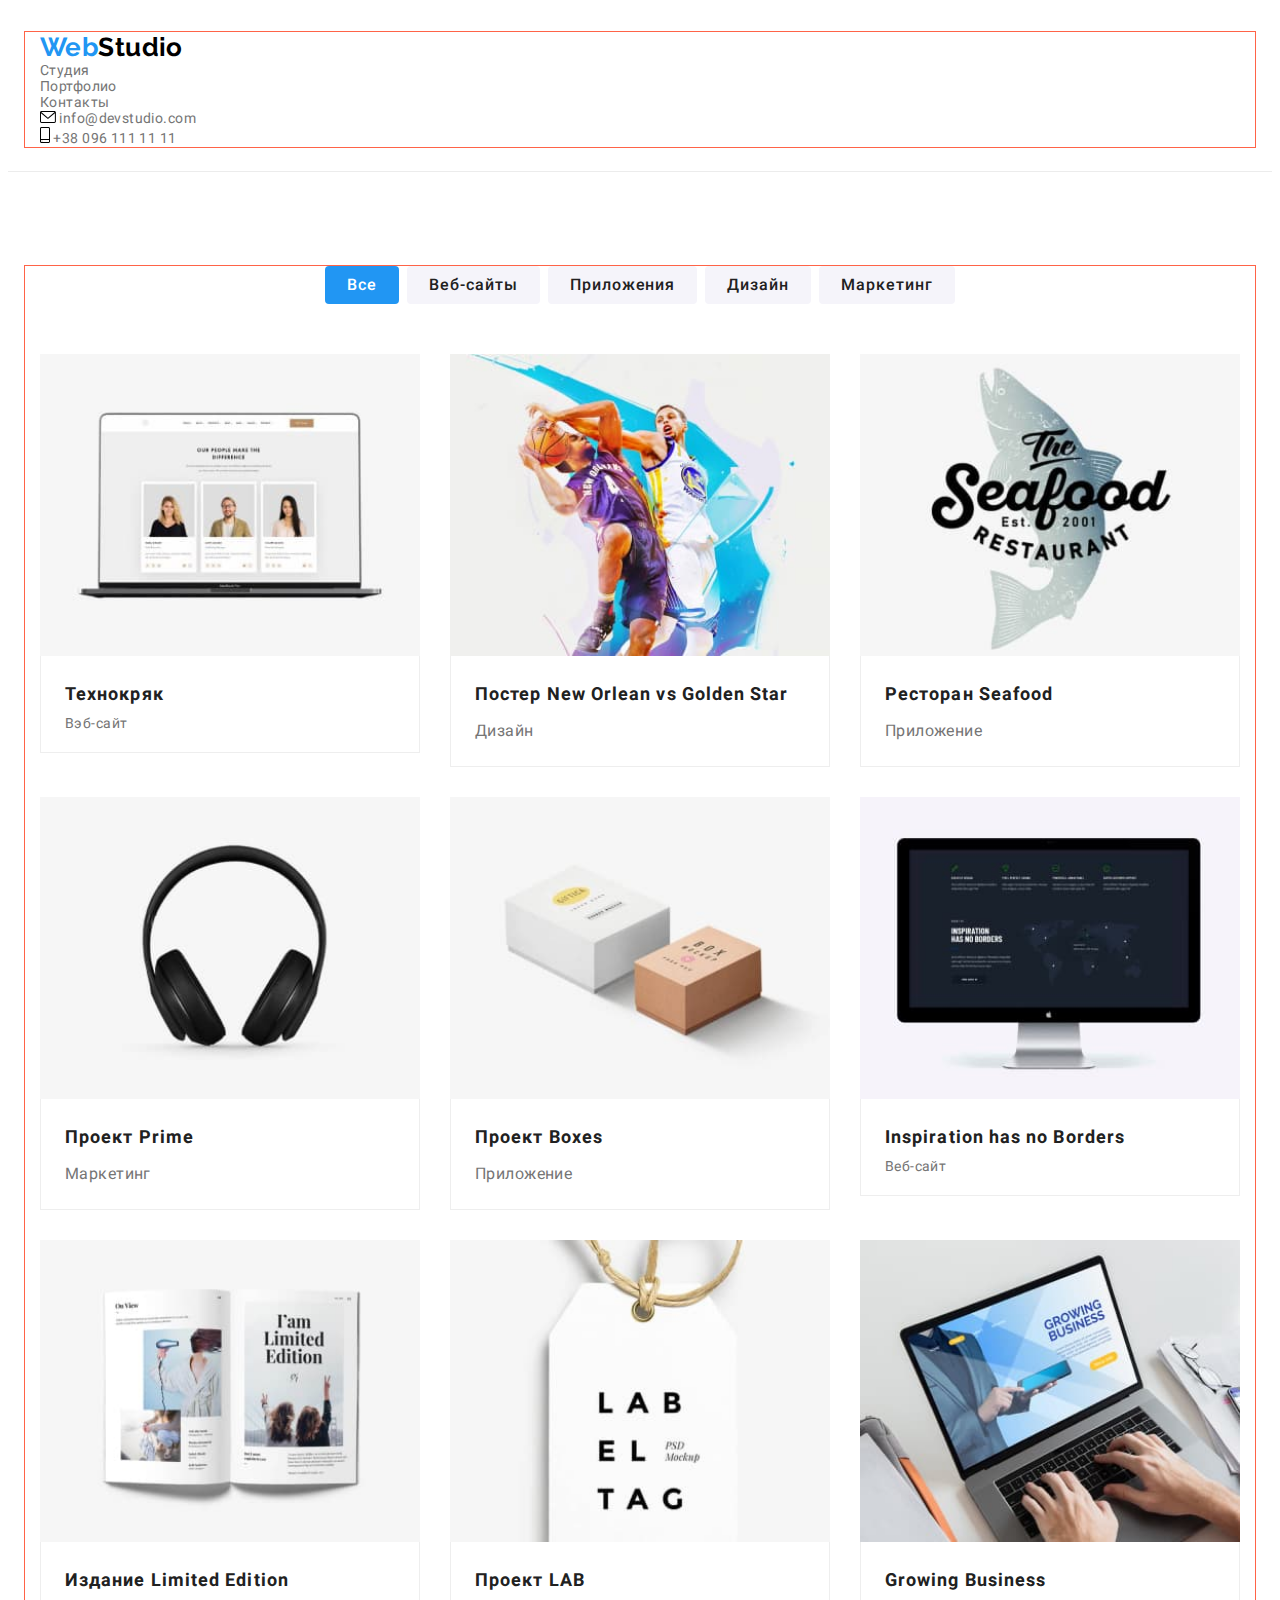
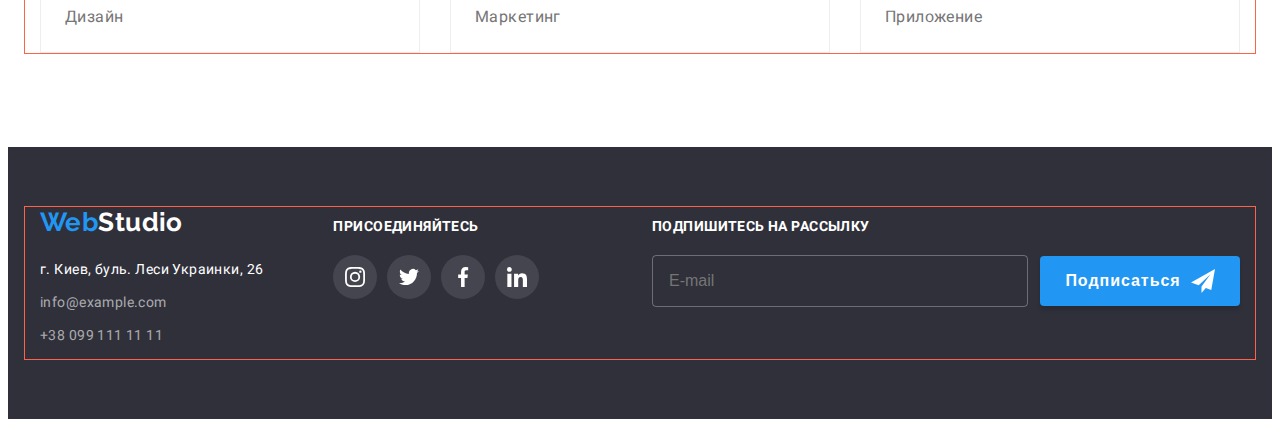
==== commit 06197c29: "commit" ====
--- a/portfolio.html
+++ b/portfolio.html
@@ -97,10 +97,9 @@
               <a href="#" class="portfolio__card-link">
                 <div class="potfolio__image-thumb">
                   <img
+                    class="portfolio-img"
                     src="./images/portfolio-img-1-1.jpg"
                     alt="Веб-сайт Технокряк"
-                    width="370"
-                    height="294"
                   />
                   <div class="portfolio__thumb-overlay">
                     <p class="portfolio__text-overlay">
@@ -121,10 +120,9 @@
               <a href="#" class="portfolio__card-link">
                 <div class="potfolio__image-thumb">
                   <img
+                    class="portfolio-img"
                     src="./images/portfolio-img-1-2.jpg"
                     alt="Дизайн Постер Нью Орлеан против Голден Стар"
-                    width="370"
-                    height="294"
                   />
                   <div class="portfolio__thumb-overlay">
                     <p class="portfolio__text-overlay">
@@ -148,10 +146,9 @@
               <a href="#" class="portfolio__card-link">
                 <div class="potfolio__image-thumb">
                   <img
+                    class="portfolio-img"
                     src="./images/portfolio-img-1-3.jpg"
                     alt="Приложение Ресторан Сифуд"
-                    width="370"
-                    height="294"
                   />
                   <div class="portfolio__thumb-overlay">
                     <p class="portfolio__text-overlay">
@@ -173,10 +170,9 @@
               <a href="#" class="portfolio__card-link">
                 <div class="potfolio__image-thumb">
                   <img
+                    class="portfolio-img"
                     src="./images/portfolio-img-2-1.jpg"
                     alt="Маркетинг Проект Прайм"
-                    width="370"
-                    height="294"
                   />
                   <div class="portfolio__thumb-overlay">
                     <p class="portfolio__text-overlay">
@@ -198,10 +194,9 @@
               <a href="#" class="portfolio__card-link">
                 <div class="potfolio__image-thumb">
                   <img
+                    class="portfolio-img"
                     src="./images/portfolio-img-2-2.jpg"
                     alt="Приложение Проект Боксз"
-                    width="370"
-                    height="294"
                   />
                   <div class="portfolio__thumb-overlay">
                     <p class="portfolio__text-overlay">
@@ -223,10 +218,9 @@
               <a href="#" class="portfolio__card-link">
                 <div class="potfolio__image-thumb">
                   <img
+                    class="portfolio-img"
                     src="./images/portfolio-img-2-3.jpg"
                     alt="Веб-сайт Инспирейшн хэз ноу Бордерз"
-                    width="370"
-                    height="294"
                   />
                   <div class="portfolio__thumb-overlay">
                     <p class="portfolio__text-overlay">
@@ -250,10 +244,9 @@
               <a href="#" class="portfolio__card-link">
                 <div class="potfolio__image-thumb">
                   <img
+                    class="portfolio-img"
                     src="./images/portfolio-img-3-1.jpg"
                     alt="Дизайн Издание Лимитд Эдишн"
-                    width="370"
-                    height="294"
                   />
                   <div class="portfolio__thumb-overlay">
                     <p class="portfolio__text-overlay">
@@ -277,10 +270,9 @@
               <a href="#" class="portfolio__card-link">
                 <div class="potfolio__image-thumb">
                   <img
+                    class="portfolio-img"
                     src="./images/portfolio-img-3-2.jpg"
                     alt="Маркетинг Проект ЛЭБ"
-                    width="370"
-                    height="294"
                   />
                   <div class="portfolio__thumb-overlay">
                     <p class="portfolio__text-overlay">
@@ -302,10 +294,9 @@
               <a href="#" class="portfolio__card-link">
                 <div class="potfolio__image-thumb">
                   <img
+                    class="portfolio-img"
                     src="./images/portfolio-img-3-3.jpg"
                     alt="Приложение Гроуин Бизнес"
-                    width="370"
-                    height="294"
                   />
                   <div class="portfolio__thumb-overlay">
                     <p class="portfolio__text-overlay">
--- a/css/main.min.css
+++ b/css/main.min.css
@@ -1,5 +1,5 @@
 @import url("https://fonts.googleapis.com/css2?family=Raleway&family=Roboto:wght@400;500;700;900&display=swap");:root{--color-accent: #2196f3;--color-addredd-footer: #ffffff;--color-board-btn-close: rgba(0, 0, 0, 0.1);--color-board-card: #eeeeee;--color-board-client: #afb1b8;--color-board-header: #ececec;--color-board-input-footer: rgba(255, 255, 255, 0.3);--color-board-input-modal: rgba(33, 33, 33, 0.2);--color-board-input-modal-accent: #2196f3;--color-btn-close: #000000;--color-btn-primary: #ffffff;--color-btn-secondary: #212121;--color-btn-submit-modal: #ffffff;--color-contact-footer: rgba(255, 255, 255, 0.6);--color-cta-footer: #ffffff;--color-department: #ffffff;--color-h-second: #212121;--color-h-third: #212121;--color-icon-client: #afb1b8;--color-icon-company: #afb1b8;--color-icon-modal: #212121;--color-icon-social-staff: #afb1b8;--color-icon-social-staff-hover: #ffffff;--color-input-footer: rgba(255, 255, 255, 0.6);--color-label-modal: #757575;--color-link-header: #757575;--color-logo-footer: #ffffff;--color-logo-header: #000000;--color-menu-header: #212121;--color-overlay-card-portfolio: #ffffff;--color-p: #757575;--color-placeholder-modal: rgba(117, 117, 117, 0.5);--color-text-modal: #757575;--color-title-hero: #ffffff;--color-title-modal: #212121;--bg-achievement: #f5f4fa;--bg-backdrop: rgba(0, 0, 0, 0.2);--bg-btn-hover: #188ce8;--bg-btn-primary: #2196f3;--bg-btn-secondary: #f5f4fa;--bg-card-staff: #ffffff;--bg-client: transparent;--bg-department: rgba(47, 48, 58, 0.8);--bg-footer: #2f303a;--bg-header: #ffffff;--bg-hero: #c4c4c4;--bg-link-social-staff: transparent;--bg-modal: #ffffff;--bg-overlay-card-portfolio: rgba(33, 150, 243, 0.9);--bg-page: #ffffff;--bg-section-staff: #f5f4fa;--bg-social-icon-footer: rgba(255, 255, 255, 0.1);--duration-primary: 250ms;--font-family-primary: 'Roboto', sans-serif;--font-family-secondary: 'Raleway', sans-serif;--font-size-primary: 14px;--letter-spacing-primary: 0.03em;--line-height-primary: 1.14;--gap-h: 30px;--gap-v: 30px;--margin-menu-item: 50px;--padding-container: 15px;--padding-hero-under-1200: 118px;--padding-hero-1200: 200px;--padding-modal: 40px;--padding-section-under-1200: 60px;--padding-section-1200: 94px;--radius-board-primary: 4px;--shadow-card-staff: 0px 1px 3px rgba(0, 0, 0, 0.12), 0px 1px 1px rgba(0, 0, 0, 0.14),
     0px 2px 1px rgba(0, 0, 0, 0.2);--shadow-btn: 0px 4px 4px rgba(0, 0, 0, 0.15);--shadow-btn-filter: 0px 3px 1px rgba(0, 0, 0, 0.1), 0px 1px 2px rgba(0, 0, 0, 0.08),
     0px 2px 2px rgba(0, 0, 0, 0.12);--shadow-modal: 0px 1px 3px rgba(0, 0, 0, 0.12), 0px 1px 1px rgba(0, 0, 0, 0.14),
-    0px 2px 1px rgba(0, 0, 0, 0.2);--timing-primary: cubic-bezier(0.4, 0, 0.2, 1);--width-card-768: 354px;--width-container-480: 480px;--width-container-768: 768px;--width-container-1200: 1200px;--width-page: 1600px;--width-form-modal: 448px}@font-face{font-family:'Raleway';src:url("../../fonts/Raleway-Bold.eot");src:local("вє"),url("../../fonts/Raleway-Bold.woff") format("woff"),url("../../fonts/Raleway-Bold.ttf") format("truetype"),url("../../fonts/Raleway-Bold.svg") format("svg");font-weight:700;font-style:normal}@font-face{font-family:'Roboto';src:url("../../fonts/Roboto-Regular.eot");src:local("вє"),url("../../fonts/Roboto-Regular.woff") format("woff"),url("../../fonts/Roboto-Regular.ttf") format("truetype"),url("../../font/Roboto-Regular.svg") format("svg");font-weight:normal;font-style:normal}@font-face{font-family:'Roboto';src:url("../../fonts/Roboto-Medium.eot");src:local("вє"),url("../../fonts/Roboto-Medium.woff") format("woff"),url("../../fonts/Roboto-Medium.ttf") format("truetype"),url("../../fonts/Roboto-Medium.svg") format("svg");font-weight:500;font-style:normal}@font-face{font-family:'Roboto';src:url("../../fonts/Roboto-Bold.eot");src:local("вє"),url("../../fonts/Roboto-Bold.woff") format("woff"),url("../../fonts/Roboto-Bold.ttf") format("truetype"),url("../../fonts/Roboto-Bold.svg") format("svg");font-weight:700;font-style:normal}@font-face{font-family:'Roboto';src:url("../../fonts/Roboto-Black.eot");src:local("вє"),url("../../fonts/Roboto-Black.woff") format("woff"),url("../../fonts/Roboto-Black.ttf") format("truetype"),url("../../fonts/Roboto-Black.svg") format("svg");font-weight:900;font-style:normal}body{font-family:var(--font-family-primary);background-color:var(--bg-page);color:var(--color-p);font-size:var(--font-size-primary);letter-spacing:var(--letter-spacing-primary);line-height:var(--line-height-primary)}h1,h2,h3,p,ul,li{margin:0}ul,li{list-style:none;text-decoration:none;padding:0}img{display:block;max-width:100%;height:auto}a{text-decoration:none;color:inherit}address{font-style:normal}*:focus-visible{outline:none}.visually-hidden{position:absolute;width:1px;height:1px;margin:-1px;border:0;padding:0;white-space:nowrap;-webkit-clip-path:inset(100%);clip-path:inset(100%);clip:rect(0 0 0 0);overflow:hidden}.social__icon{display:block;fill:currentColor}.social__cta,.sign-up__cta{display:block;text-transform:uppercase;margin-bottom:20px}.button{display:-webkit-box;display:-ms-flexbox;display:flex;-webkit-box-pack:center;-ms-flex-pack:center;justify-content:center;-webkit-box-align:center;-ms-flex-align:center;align-items:center;min-width:200px;height:50px;padding:0;font-weight:700;font-size:16px;line-height:1.875;letter-spacing:0.06em;color:var(--color-btn-submit-modal);-webkit-box-shadow:var(--shadow-btn);box-shadow:var(--shadow-btn);background-color:var(--color-accent);border:none;border-radius:var(--radius-board-primary);cursor:pointer;-webkit-transition:background-color var(--duration-primary) var(--timing-primary);transition:background-color var(--duration-primary) var(--timing-primary)}.button:hover,.button:focus{background-color:var(--bg-btn-hover)}.section{width:100%;max-width:1600px;margin:0 auto;text-align:center;padding-top:var(--padding-section-under-1200);padding-bottom:var(--padding-section-under-1200)}@media screen and (min-width: 1200px){.section{padding-top:var(--padding-section-1200);padding-bottom:var(--padding-section-1200)}}.container{width:100%;padding-left:var(--padding-container);padding-right:var(--padding-container);margin-left:auto;margin-right:auto;outline:1px solid tomato}@media screen and (min-width: 480px){.container{max-width:var(--width-container-480)}}@media screen and (min-width: 768px){.container{max-width:var(--width-container-768)}}@media screen and (min-width: 1200px){.container{max-width:var(--width-container-1200)}}.social{color:var(--color-cta-footer)}.social__list,.social__item{display:-webkit-box;display:-ms-flexbox;display:flex;-webkit-box-pack:center;-ms-flex-pack:center;justify-content:center;-webkit-box-align:center;-ms-flex-align:center;align-items:center}.social__item:not(:last-child){margin-right:10px}.social__link{display:block;list-style:none;padding:0;margin:0;color:inherit;border:none;border-radius:50%;background-color:var(--bg-social-icon-footer);padding:12px;-webkit-transition:background-color var(--duration-primary) var(--timing-primary);transition:background-color var(--duration-primary) var(--timing-primary)}.social__link:hover,.social__link:focus{background-color:var(--color-accent)}.social__link--refill{color:var(--color-icon-social-staff);-webkit-transition:color var(--duration-primary) var(--timing-primary);transition:color var(--duration-primary) var(--timing-primary)}.social__link--refill:hover,.social__link--refill:focus{color:var(--color-icon-social-staff-hover)}.header{width:100%;max-width:1600px;margin-left:auto;margin-right:auto;background-color:var(--bg-header);border-bottom:1px solid var(--color-board-header);padding-top:16px;padding-bottom:16px}@media screen and (min-width: 1200px){.header{padding-top:24px;padding-bottom:24px}}.logo{display:block;font-family:var(--font-family-secondary);font-size:24px;font-weight:700;line-height:1.17;color:var(--color-logo-header);text-decoration:none}@media screen and (min-width: 1200px){.logo{font-size:26px;line-height:1.19}}.logo--accent{color:var(--color-accent)}.footer__logo{color:var(--color-logo-footer);margin-bottom:20px}@media screen and (min-width: 1200px){.footer__logo{font-size:26px;line-height:1.19}}.hero__section{display:-webkit-box;display:-ms-flexbox;display:flex;-webkit-box-pack:start;-ms-flex-pack:start;justify-content:start;-webkit-box-align:center;-ms-flex-align:center;align-items:center;-webkit-box-orient:vertical;-webkit-box-direction:normal;-ms-flex-direction:column;flex-direction:column;height:auto;background-image:-webkit-gradient(linear, left top, left bottom, from(rgba(47,48,58,0.4)), to(rgba(47,48,58,0.4))),url("../images/hero-img.jpg");background-image:linear-gradient(rgba(47,48,58,0.4), rgba(47,48,58,0.4)),url("../images/hero-img.jpg");background-position:center;background-size:cover;background-color:var(--bg-hero);color:var(--color-title-hero);text-align:center;padding-top:var(--padding-hero-under-1200);padding-bottom:var(--padding-hero-under-1200)}@media screen and (min-width: 1200px){.hero__section{padding-top:var(--padding-hero-1200);padding-bottom:var(--padding-hero-1200)}}.hero__title{font-weight:900;font-size:26px;line-height:1.615;letter-spacing:0.06em;text-transform:uppercase;margin-bottom:30px}@media screen and (min-width: 1200px){.hero__title{font-size:44px;line-height:1.36}}.footer{width:100%;max-width:1600px;margin-left:auto;margin-right:auto;background-color:var(--bg-footer);padding-top:60px;padding-bottom:60px}.footer__container{text-align:center}@media screen and (min-width: 1200px){.footer__container{display:-webkit-box;display:-ms-flexbox;display:flex;-webkit-box-pack:start;-ms-flex-pack:start;justify-content:start;-webkit-box-align:baseline;-ms-flex-align:baseline;align-items:baseline;text-align:left}}@media screen and (min-width: 768px) and (max-width: 1199px){.container_align{display:-webkit-box;display:-ms-flexbox;display:flex;-webkit-box-pack:center;-ms-flex-pack:center;justify-content:center;-webkit-box-align:baseline;-ms-flex-align:baseline;align-items:baseline;margin-bottom:60px}}@media screen and (min-width: 768px) and (min-width: 1200px){.container_align{display:-webkit-box;display:-ms-flexbox;display:flex;-webkit-box-pack:center;-ms-flex-pack:center;justify-content:center;-webkit-box-align:baseline;-ms-flex-align:baseline;align-items:baseline}}@media screen and (max-width: 767px){.container__info{margin-bottom:60px}}@media screen and (min-width: 768px) and (max-width: 1199px){.container__info{margin-bottom:0;max-width:var(--width-card-768);margin-right:var(--gap-v)}}@media screen and (min-width: 1200px){.container__info{margin-right:70px}}.container__social{margin-bottom:60px}@media screen and (min-width: 768px) and (max-width: 1190px){.container__social{margin-bottom:0;max-width:var(--width-card-768);margin-right:var(--gap-v)}}@media screen and (min-width: 1200px){.container__sign-up{margin-left:auto}}.address__list{display:block;font-style:normal;margin:0}.address__postaddress{line-height:1.71;color:var(--color-addredd-footer);margin-bottom:9px}.address__email{display:block;text-decoration:none;color:var(--color-contact-footer);line-height:1.71;margin-bottom:9px;-webkit-transition:color var(--duration-primary) var(--timing-primary);transition:color var(--duration-primary) var(--timing-primary)}.address__email:hover,.address__email:focus{color:var(--color-accent)}.address__tel{text-decoration:none;color:var(--color-contact-footer);line-height:1.71;-webkit-transition:color var(--duration-primary) var(--timing-primary);transition:color var(--duration-primary) var(--timing-primary)}.address__tel:hover,.address__tel:focus{color:var(--color-accent)}.sign-up{color:var(--color-cta-footer)}@media screen and (max-width: 1199px){.sign-up__form{display:-webkit-box;display:-ms-flexbox;display:flex;-webkit-box-pack:start;-ms-flex-pack:start;justify-content:start;-webkit-box-align:center;-ms-flex-align:center;align-items:center;-webkit-box-orient:vertical;-webkit-box-direction:normal;-ms-flex-direction:column;flex-direction:column}}@media screen and (min-width: 1200px){.sign-up__form{display:-webkit-box;display:-ms-flexbox;display:flex;-webkit-box-pack:start;-ms-flex-pack:start;justify-content:start;-webkit-box-align:center;-ms-flex-align:center;align-items:center}}.sign-up__input{display:-webkit-box;display:-ms-flexbox;display:flex;-webkit-box-pack:start;-ms-flex-pack:start;justify-content:start;-webkit-box-align:center;-ms-flex-align:center;align-items:center;width:450px;height:50px;padding:0;padding-left:16px;font-size:16px;line-height:1.25;color:var(--color-input-footer);background-color:transparent;border:1px solid var(--color-board-input-footer);border-radius:var(--radius-board-primary)}@media screen and (max-width: 480px){.sign-up__input{width:100%}}@media screen and (max-width: 1199px){.sign-up__input{margin-bottom:20px}}@media screen and (min-width: 1200px){.sign-up__input{width:358px;margin-right:12px}}.sign-up__icon{display:inline-block;fill:var(--color-btn-submit-modal)}.sign-up__icon--append{margin-left:10px}
+    0px 2px 1px rgba(0, 0, 0, 0.2);--timing-primary: cubic-bezier(0.4, 0, 0.2, 1);--width-card-768: 354px;--width-container-480: 480px;--width-container-768: 768px;--width-container-1200: 1200px;--width-page: 1600px;--width-form-modal-under-1200: 370px;--width-form-modal-1200: 448px}@font-face{font-family:'Raleway';src:url("../../fonts/Raleway-Bold.eot");src:local("вє"),url("../../fonts/Raleway-Bold.woff") format("woff"),url("../../fonts/Raleway-Bold.ttf") format("truetype"),url("../../fonts/Raleway-Bold.svg") format("svg");font-weight:700;font-style:normal}@font-face{font-family:'Roboto';src:url("../../fonts/Roboto-Regular.eot");src:local("вє"),url("../../fonts/Roboto-Regular.woff") format("woff"),url("../../fonts/Roboto-Regular.ttf") format("truetype"),url("../../font/Roboto-Regular.svg") format("svg");font-weight:normal;font-style:normal}@font-face{font-family:'Roboto';src:url("../../fonts/Roboto-Medium.eot");src:local("вє"),url("../../fonts/Roboto-Medium.woff") format("woff"),url("../../fonts/Roboto-Medium.ttf") format("truetype"),url("../../fonts/Roboto-Medium.svg") format("svg");font-weight:500;font-style:normal}@font-face{font-family:'Roboto';src:url("../../fonts/Roboto-Bold.eot");src:local("вє"),url("../../fonts/Roboto-Bold.woff") format("woff"),url("../../fonts/Roboto-Bold.ttf") format("truetype"),url("../../fonts/Roboto-Bold.svg") format("svg");font-weight:700;font-style:normal}@font-face{font-family:'Roboto';src:url("../../fonts/Roboto-Black.eot");src:local("вє"),url("../../fonts/Roboto-Black.woff") format("woff"),url("../../fonts/Roboto-Black.ttf") format("truetype"),url("../../fonts/Roboto-Black.svg") format("svg");font-weight:900;font-style:normal}body{font-family:var(--font-family-primary);background-color:var(--bg-page);color:var(--color-p);font-size:var(--font-size-primary);letter-spacing:var(--letter-spacing-primary);line-height:var(--line-height-primary)}h1,h2,h3,p,ul,li{margin:0}ul,li{list-style:none;text-decoration:none;padding:0}img{display:block;max-width:100%;height:auto}a{text-decoration:none;color:inherit}address{font-style:normal}*:focus-visible{outline:none}.visually-hidden{position:absolute;width:1px;height:1px;margin:-1px;border:0;padding:0;white-space:nowrap;-webkit-clip-path:inset(100%);clip-path:inset(100%);clip:rect(0 0 0 0);overflow:hidden}.social__icon,.modal__close-icon,.clientage__icon{display:block;fill:currentColor}.social__cta,.sign-up__cta{display:block;text-transform:uppercase;margin-bottom:20px}.department__title,.staff__title,.clientage__title{font-weight:700;font-size:28px;line-height:1.17;color:var(--color-h-second);margin-bottom:30px}@media screen and (min-width: 1200px){.department__title,.staff__title,.clientage__title{font-size:36px;margin-bottom:50px}}.button{display:-webkit-box;display:-ms-flexbox;display:flex;-webkit-box-pack:center;-ms-flex-pack:center;justify-content:center;-webkit-box-align:center;-ms-flex-align:center;align-items:center;min-width:200px;height:50px;padding:0;font-weight:700;font-size:16px;line-height:1.875;letter-spacing:0.06em;color:var(--color-btn-submit-modal);-webkit-box-shadow:var(--shadow-btn);box-shadow:var(--shadow-btn);background-color:var(--color-accent);border:none;border-radius:var(--radius-board-primary);cursor:pointer;-webkit-transition:background-color var(--duration-primary) var(--timing-primary);transition:background-color var(--duration-primary) var(--timing-primary)}.button:hover,.button:focus{background-color:var(--bg-btn-hover)}.section{max-width:1600px;margin:0 auto;text-align:center;padding-top:var(--padding-section-under-1200);padding-bottom:var(--padding-section-under-1200)}@media screen and (min-width: 1200px){.section{padding-top:var(--padding-section-1200);padding-bottom:var(--padding-section-1200)}}.container{width:100%;padding-left:var(--padding-container);padding-right:var(--padding-container);margin-left:auto;margin-right:auto;outline:1px solid tomato}@media screen and (min-width: 480px){.container{max-width:var(--width-container-480)}}@media screen and (min-width: 768px){.container{max-width:var(--width-container-768)}}@media screen and (min-width: 1200px){.container{max-width:var(--width-container-1200)}}.social{color:var(--color-cta-footer)}.social__list,.social__item{display:-webkit-box;display:-ms-flexbox;display:flex;-webkit-box-pack:center;-ms-flex-pack:center;justify-content:center;-webkit-box-align:center;-ms-flex-align:center;align-items:center}.social__item:not(:last-child){margin-right:10px}.social__link{display:block;list-style:none;padding:0;margin:0;color:inherit;border:none;border-radius:50%;background-color:var(--bg-social-icon-footer);padding:12px;-webkit-transition:background-color var(--duration-primary) var(--timing-primary);transition:background-color var(--duration-primary) var(--timing-primary)}.social__link:hover,.social__link:focus{background-color:var(--color-accent)}.social__link--refill{color:var(--color-icon-social-staff);-webkit-transition:color var(--duration-primary) var(--timing-primary);transition:color var(--duration-primary) var(--timing-primary)}.social__link--refill:hover,.social__link--refill:focus{color:var(--color-icon-social-staff-hover)}.header{width:100%;max-width:1600px;margin-left:auto;margin-right:auto;background-color:var(--bg-header);border-bottom:1px solid var(--color-board-header);padding-top:16px;padding-bottom:16px}@media screen and (min-width: 1200px){.header{padding-top:24px;padding-bottom:24px}}.logo{display:block;font-family:var(--font-family-secondary);font-size:24px;font-weight:700;line-height:1.17;color:var(--color-logo-header);text-decoration:none}@media screen and (min-width: 1200px){.logo{font-size:26px;line-height:1.19}}.logo--accent{color:var(--color-accent)}.footer__logo{color:var(--color-logo-footer);margin-bottom:20px}@media screen and (min-width: 1200px){.footer__logo{font-size:26px;line-height:1.19}}.hero__section{display:-webkit-box;display:-ms-flexbox;display:flex;-webkit-box-pack:start;-ms-flex-pack:start;justify-content:start;-webkit-box-align:center;-ms-flex-align:center;align-items:center;-webkit-box-orient:vertical;-webkit-box-direction:normal;-ms-flex-direction:column;flex-direction:column;height:auto;background-image:-webkit-gradient(linear, left top, left bottom, from(rgba(47,48,58,0.4)), to(rgba(47,48,58,0.4))),url("../images/hero-img.jpg");background-image:linear-gradient(rgba(47,48,58,0.4), rgba(47,48,58,0.4)),url("../images/hero-img.jpg");background-position:center;background-size:cover;background-color:var(--bg-hero);color:var(--color-title-hero);text-align:center;padding-top:var(--padding-hero-under-1200);padding-bottom:var(--padding-hero-under-1200)}@media screen and (min-width: 1200px){.hero__section{padding-top:var(--padding-hero-1200);padding-bottom:var(--padding-hero-1200)}}.hero__title{font-weight:900;font-size:26px;line-height:1.615;letter-spacing:0.06em;text-transform:uppercase;margin-bottom:30px}@media screen and (min-width: 1200px){.hero__title{font-size:44px;line-height:1.36}}.backdrop{position:fixed;top:0;left:0;width:100%;min-height:100%;background-color:var(--bg-backdrop);visibility:visible;-webkit-transition:visibility var(--duration-primary) var(--timing-primary);transition:visibility var(--duration-primary) var(--timing-primary)}.backdrop--is-hidden{visibility:hidden;pointer-events:none;-webkit-transition:visibility var(--duration-primary) var(--timing-primary);transition:visibility var(--duration-primary) var(--timing-primary)}.modal{position:relative;padding:var(--padding-modal);background-color:var(--bg-modal);border-radius:var(--radius-board-primary);-webkit-box-shadow:var(--shadow-modal);box-shadow:var(--shadow-modal)}.modal__close-btn{position:absolute;top:8px;right:8px;display:-webkit-box;display:-ms-flexbox;display:flex;-webkit-box-pack:center;-ms-flex-pack:center;justify-content:center;-webkit-box-align:center;-ms-flex-align:center;align-items:center;width:30px;height:30px;margin:0;padding:0;color:var(--color-btn-close);border:1px solid var(--color-board-btn-close);border-radius:50%;cursor:pointer;background-color:transparent;-webkit-transition:color var(--duration-primary) var(--timing-primary);transition:color var(--duration-primary) var(--timing-primary)}.modal__close-btn:hover,.modal__close-btn:focus{color:var(--color-accent)}.backdrop--is-hidden .modal{position:absolute;top:50%;left:50%;-webkit-transform:translate(-50%, -50%) scale(0.2);transform:translate(-50%, -50%) scale(0.2);opacity:0}.backdrop__modal{position:absolute;top:50%;left:50%;-webkit-transform:translate(-50%, -50%) scale(1);transform:translate(-50%, -50%) scale(1);opacity:1;-webkit-transition:opacity var(--duration-primary) var(--timing-primary),-webkit-transform var(--duration-primary) var(--timing-primary);transition:opacity var(--duration-primary) var(--timing-primary),-webkit-transform var(--duration-primary) var(--timing-primary);transition:opacity var(--duration-primary) var(--timing-primary),transform var(--duration-primary) var(--timing-primary);transition:opacity var(--duration-primary) var(--timing-primary),transform var(--duration-primary) var(--timing-primary),-webkit-transform var(--duration-primary) var(--timing-primary)}.form{display:-webkit-box;display:-ms-flexbox;display:flex;-webkit-box-pack:start;-ms-flex-pack:start;justify-content:start;-webkit-box-align:center;-ms-flex-align:center;align-items:center;-webkit-box-orient:vertical;-webkit-box-direction:normal;-ms-flex-direction:column;flex-direction:column;width:var(--width-form-modal-under-1200);text-align:left;padding:0;margin:0}@media screen and (max-width: 479px){.form{width:calc(100vw - 80px)}}@media screen and (min-width: 1200px){.form{width:var(--width-form-modal-1200)}}.form__title{font-weight:700;font-size:20px;line-height:1.5;text-align:center;color:var(--color-title-modal);margin-bottom:12px}@media screen and (min-width: 1200px){.form__title{line-height:1.17}}.form__field-group{width:100%;font-size:16px;line-height:1.125;margin-bottom:20px}.form__field{position:relative;width:100%;margin-bottom:10px}.form__field:focus-within>.form__icon{fill:var(--color-accent)}.form__label{display:block;font-size:12px;line-height:1.17;letter-spacing:0.01em;color:var(--color-label-modal);padding:0;margin-bottom:4px}.form__input{width:100%;min-height:40px;border:1px solid var(--color-board-input-modal);border-radius:var(--radius-board-primary);padding-left:42px;color:var(--color-text-modal);-webkit-transition:border var(--duration-primary) var(--timing-primary);transition:border var(--duration-primary) var(--timing-primary)}.form__input:focus-within{border:1px solid var(--color-board-input-modal-accent)}.form__icon{display:block;position:absolute;left:12px;top:50%;-webkit-transform:translateY(-50%);transform:translateY(-50%);fill:var(--color-icon-modal);-webkit-transition:fill var(--duration-primary) var(--timing-primary);transition:fill var(--duration-primary) var(--timing-primary)}.form__textarea{display:block;width:100%;min-height:120px;border:1px solid var(--color-board-input-modal);border-radius:var(--radius-board-primary);color:var(--color-text-modal);padding:12px 16px;margin:0;resize:none;-webkit-transition:border var(--duration-primary) var(--timing-primary);transition:border var(--duration-primary) var(--timing-primary)}.form__textarea:focus-within{border:1px solid var(--color-board-input-modal-accent)}.form__textarea::-webkit-input-placeholder{color:var(--color-placeholder-modal)}.form__textarea:-ms-input-placeholder{color:var(--color-placeholder-modal)}.form__textarea::-ms-input-placeholder{color:var(--color-placeholder-modal)}.form__textarea::placeholder{color:var(--color-placeholder-modal)}.form__checkbox-label{position:relative;display:-webkit-box;display:-ms-flexbox;display:flex;margin:0;padding:0;padding-left:24px;font-size:12px;line-height:1.25;letter-spacing:0.03em;color:var(--color-text-modal);margin-bottom:30px}@media screen and (max-width: 446px){.form__checkbox-label{font-size:10px;line-height:1.666}}@media screen and (max-width: 389px){.form__checkbox-label{font-size:9px;line-height:1.666}}@media screen and (min-width: 1200px){.form__checkbox-label{font-size:14px;line-height:1.071}}.form__checkbox-link{color:var(--color-accent);padding:0;margin:0}.form__custom-checkbox{position:absolute;top:50%;left:0;-webkit-transform:translateY(-50%);transform:translateY(-50%);display:block;z-index:-1}.form__icon-unchecked{opacity:1;-webkit-transition:opacity var(--duration-primary) var(--timing-primary);transition:opacity var(--duration-primary) var(--timing-primary)}.checkbox:checked+.form__custom-checkbox .form__icon-unchecked{opacity:0}.form__icon-checked{opacity:0;fill:var(--color-accent);-webkit-transition:opacity var(--duration-primary) var(--timing-primary);transition:opacity var(--duration-primary) var(--timing-primary)}.checkbox:checked+.form__custom-checkbox .form__icon-checked{opacity:1}@media screen and (min-width: 1200px){.achievement__section{padding-bottom:0}}@media screen and (min-width: 768px){.achievement__list{display:-webkit-box;display:-ms-flexbox;display:flex;-ms-flex-wrap:wrap;flex-wrap:wrap;margin-left:-30px;margin-top:-30px}}@media screen and (max-width: 479px){.achievement__item{width:100%}}@media screen and (min-width: 480px) and (max-width: 767px){.achievement__item{width:450px}.achievement__item+.achievement__item{margin-top:var(--gap-v)}}@media screen and (min-width: 768px) and (max-width: 1199px){.achievement__item{-ms-flex-preferred-size:calc(100% / 2 - var(--gap-h));flex-basis:calc(100% / 2 - var(--gap-h));margin-left:var(--gap-v);margin-top:var(--gap-h)}}@media screen and (min-width: 1200px){.achievement__item{-ms-flex-preferred-size:calc(100% / 4 - var(--gap-h));flex-basis:calc(100% / 4 - var(--gap-h));margin-left:var(--gap-v);margin-top:var(--gap-h)}}.achievement__thumb{height:120px;display:-webkit-box;display:-ms-flexbox;display:flex;-webkit-box-pack:center;-ms-flex-pack:center;justify-content:center;-webkit-box-align:center;-ms-flex-align:center;align-items:center;background-color:var(--bg-achievement);margin-bottom:30px}.achievement__title{display:block;text-align:center;font-weight:700;font-size:14px;text-transform:uppercase;color:var(--color-h-second);margin-bottom:10px}@media screen and (min-width: 768px){.achievement__title{text-align:left}}.achievement__text{line-height:1.71;text-align:left}@media screen and (max-width: 1199px){.department{display:none}}.department__list{display:-webkit-box;display:-ms-flexbox;display:flex;-webkit-box-pack:justify;-ms-flex-pack:justify;justify-content:space-between;-webkit-box-align:stretch;-ms-flex-align:stretch;align-items:stretch}.department__item{position:relative}.department__subtitle{position:absolute;bottom:0;left:0;display:-webkit-box;display:-ms-flexbox;display:flex;-webkit-box-pack:center;-ms-flex-pack:center;justify-content:center;-webkit-box-align:center;-ms-flex-align:center;align-items:center;width:100%;height:70px;font-weight:700;font-size:14px;text-transform:uppercase;color:var(--color-department);background-color:var(--bg-department)}.staff{background-color:var(--bg-section-staff)}@media screen and (min-width: 768px){.staff__card-set{display:-webkit-box;display:-ms-flexbox;display:flex;-webkit-box-pack:center;-ms-flex-pack:center;justify-content:center;-webkit-box-align:center;-ms-flex-align:center;align-items:center;-ms-flex-wrap:wrap;flex-wrap:wrap;margin-left:-30px;margin-top:-30px}}.staff__card{border-radius:0px 0px 4px 4px;-webkit-box-shadow:var(--shadow-card-staff);box-shadow:var(--shadow-card-staff)}@media screen and (max-width: 479px){.staff__card{width:100%}}@media screen and (min-width: 480px) and (max-width: 767px){.staff__card{width:450px}}@media screen and (max-width: 767px){.staff__card+.staff__card{margin-top:var(--gap-v)}}@media screen and (min-width: 768px) and (max-width: 1199px){.staff__card{-ms-flex-preferred-size:calc(100% / 2 - var(--gap-v));flex-basis:calc(100% / 2 - var(--gap-v));margin-left:var(--gap-v);margin-top:var(--gap-h)}}@media screen and (min-width: 1200px){.staff__card{-ms-flex-preferred-size:calc(100% / 4 - var(--gap-v));flex-basis:calc(100% / 4 - var(--gap-v));margin-left:var(--gap-v);margin-top:var(--gap-h)}}.staff__img{width:100%;height:auto}.staff__description{background-color:var(--bg-card-staff);padding-top:30px;padding-bottom:24px}@media screen and (min-width: 1200px){.staff__description{padding-bottom:30px}}.staff__name{font-weight:500;font-size:16px;line-height:1.19;color:var(--color-h-third);margin-bottom:10px}.staff__position{font-size:16px;line-height:1.19;color:var(--color-p);background-color:var(--bg-card-staff);margin-bottom:16px}.clientage__list{display:-webkit-box;display:-ms-flexbox;display:flex;-webkit-box-pack:center;-ms-flex-pack:center;justify-content:center;-webkit-box-align:center;-ms-flex-align:center;align-items:center;-ms-flex-wrap:wrap;flex-wrap:wrap;margin-left:-30px;margin-top:-30px}.clientage__item{-ms-flex-preferred-size:calc(100% / 2 - 30px);flex-basis:calc(100% / 2 - 30px);margin-left:var(--gap-h);margin-top:var(--gap-v)}@media screen and (min-width: 768px){.clientage__item{-ms-flex-preferred-size:calc(100% / 3 - 30px);flex-basis:calc(100% / 3 - 30px);margin-left:var(--gap-h);margin-top:var(--gap-v)}}@media screen and (min-width: 1200px){.clientage__item{-ms-flex-preferred-size:calc(100% / 6 - 30px);flex-basis:calc(100% / 6 - 30px);margin-left:var(--gap-h);margin-top:var(--gap-v)}}.clientage__link{display:-webkit-box;display:-ms-flexbox;display:flex;-webkit-box-pack:center;-ms-flex-pack:center;justify-content:center;-webkit-box-align:center;-ms-flex-align:center;align-items:center;list-style:none;margin:0;width:100%;height:92px;color:var(--color-icon-client);background-color:var(--bg-client);border:1px solid var(--color-board-client);border-radius:var(--radius-board-primary);-webkit-transition:color var(--duration-primary) var(--timing-primary),border var(--duration-primary) var(--timing-primary);transition:color var(--duration-primary) var(--timing-primary),border var(--duration-primary) var(--timing-primary)}.clientage__link:hover,.clientage__link:focus{color:var(--color-accent);border:1px solid var(--color-accent)}.portfolio__filter-set{display:-webkit-box;display:-ms-flexbox;display:flex;-webkit-box-pack:center;-ms-flex-pack:center;justify-content:center}.portfolio__filter-set--append{margin-bottom:25px}@media screen and (max-width: 767px){.portfolio__filter-set{-webkit-box-pack:start;-ms-flex-pack:start;justify-content:start;-ms-flex-wrap:wrap;flex-wrap:wrap}}@media screen and (min-width: 768px){.portfolio__filter-set--append{margin-bottom:30px}}@media screen and (min-width: 768px){.portfolio__filter-set--append{margin-bottom:50px}}.portfolio__filter:not(:last-child){margin-right:8px}@media screen and (max-width: 767px){.portfolio__filter{margin-bottom:15px}}.portfolio__button{background-color:var(--bg-btn-secondary);color:var(--color-btn-secondary);border:none;border-radius:4px;font-family:inherit;font-weight:500;font-size:16px;line-height:1.63;letter-spacing:0.06em;cursor:pointer;padding:6px 22px;-webkit-box-shadow:none;box-shadow:none;-webkit-transition:color var(--duration-primary) var(--timing-primary),background-color var(--duration-primary) var(--timing-primary),-webkit-box-shadow var(--duration-primary) var(--timing-primary);transition:color var(--duration-primary) var(--timing-primary),background-color var(--duration-primary) var(--timing-primary),-webkit-box-shadow var(--duration-primary) var(--timing-primary);transition:color var(--duration-primary) var(--timing-primary),background-color var(--duration-primary) var(--timing-primary),box-shadow var(--duration-primary) var(--timing-primary);transition:color var(--duration-primary) var(--timing-primary),background-color var(--duration-primary) var(--timing-primary),box-shadow var(--duration-primary) var(--timing-primary),-webkit-box-shadow var(--duration-primary) var(--timing-primary)}.portfolio__button--accent{background-color:var(--bg-btn-primary);color:var(--color-btn-primary)}.portfolio__button:hover,.portfolio__button:focus{background-color:var(--bg-btn-primary);color:var(--color-btn-primary);-webkit-box-shadow:var(--shadow-btn-filter);box-shadow:var(--shadow-btn-filter)}.portfolio__card-set{display:-webkit-box;display:-ms-flexbox;display:flex;-ms-flex-wrap:wrap;flex-wrap:wrap;margin-left:-30px;margin-top:-30px;text-align:left}.portfolio__card{margin-left:var(--gap-h);margin-top:var(--gap-v);-ms-flex-preferred-size:calc(100vw - 30px);flex-basis:calc(100vw - 30px)}@media screen and (min-width: 480px){.portfolio__card{-ms-flex-preferred-size:var(--width-container-480)-30px;flex-basis:var(--width-container-480)-30px}}@media screen and (min-width: 768px){.portfolio__card{-ms-flex-preferred-size:calc(100% / 2 - 30px);flex-basis:calc(100% / 2 - 30px)}}@media screen and (min-width: 1200px){.portfolio__card{-ms-flex-preferred-size:calc(100% / 3 - 30px);flex-basis:calc(100% / 3 - 30px)}}.portfolio__card-link{display:block;text-decoration:none;color:inherit;-webkit-transition:-webkit-box-shadow var(--duration-primary) var(--timing-primary);transition:-webkit-box-shadow var(--duration-primary) var(--timing-primary);transition:box-shadow var(--duration-primary) var(--timing-primary);transition:box-shadow var(--duration-primary) var(--timing-primary), -webkit-box-shadow var(--duration-primary) var(--timing-primary)}.portfolio__card-link:hover,.portfolio__card-link:focus{-webkit-box-shadow:1px 4px 6px 0px rgba(0,0,0,0.16),0px 4px 4px 0px rgba(0,0,0,0.06),0px 1px 1px 0px rgba(0,0,0,0.12);box-shadow:1px 4px 6px 0px rgba(0,0,0,0.16),0px 4px 4px 0px rgba(0,0,0,0.06),0px 1px 1px 0px rgba(0,0,0,0.12)}.potfolio__image-thumb{position:relative;overflow:hidden}.portfolio-img{width:100%}.portfolio__thumb-overlay{position:absolute;bottom:0;left:0;display:-webkit-box;display:-ms-flexbox;display:flex;-webkit-box-align:center;-ms-flex-align:center;align-items:center;width:100%;height:100%;color:var(--color-overlay-card-portfolio);background-color:var(--bg-overlay-card-portfolio);-webkit-transform:translatey(100%);transform:translatey(100%);-webkit-transition:-webkit-transform var(--duration-primary) var(--timing-primary);transition:-webkit-transform var(--duration-primary) var(--timing-primary);transition:transform var(--duration-primary) var(--timing-primary);transition:transform var(--duration-primary) var(--timing-primary), -webkit-transform var(--duration-primary) var(--timing-primary)}.portfolio__card-link:hover .portfolio__thumb-overlay,.portfolio__card-link:focus .portfolio__thumb-overlay{-webkit-transform:translatey(0);transform:translatey(0)}.portfolio__text-overlay{font-size:18px;line-height:1.555;padding:0 24px}.portfolio__card-area{border:1px solid var(--color-board-card);border-top:none;padding:20px 24px}.portfolio__card-title{font-weight:700;font-size:18px;line-height:2;letter-spacing:0.06em;color:var(--color-h-second);margin-bottom:4px}.portfolio__card-text{display:block;font-size:16px;line-height:1.88}.footer{width:100%;max-width:1600px;margin-left:auto;margin-right:auto;background-color:var(--bg-footer);padding-top:60px;padding-bottom:60px}.footer__container{text-align:center}@media screen and (min-width: 1200px){.footer__container{display:-webkit-box;display:-ms-flexbox;display:flex;-webkit-box-pack:start;-ms-flex-pack:start;justify-content:start;-webkit-box-align:baseline;-ms-flex-align:baseline;align-items:baseline;text-align:left}}@media screen and (min-width: 768px) and (max-width: 1199px){.container_align{display:-webkit-box;display:-ms-flexbox;display:flex;-webkit-box-pack:center;-ms-flex-pack:center;justify-content:center;-webkit-box-align:baseline;-ms-flex-align:baseline;align-items:baseline;margin-bottom:60px}}@media screen and (min-width: 768px) and (min-width: 1200px){.container_align{display:-webkit-box;display:-ms-flexbox;display:flex;-webkit-box-pack:center;-ms-flex-pack:center;justify-content:center;-webkit-box-align:baseline;-ms-flex-align:baseline;align-items:baseline}}@media screen and (max-width: 767px){.container__info{margin-bottom:60px}}@media screen and (min-width: 768px) and (max-width: 1199px){.container__info{width:354px;margin-bottom:0;max-width:var(--width-card-768);margin-right:var(--gap-v)}}@media screen and (min-width: 1200px){.container__info{margin-right:70px}}.container__social{margin-bottom:60px}@media screen and (min-width: 768px) and (max-width: 1190px){.container__social{width:354px;margin-bottom:0;max-width:var(--width-card-768);margin-right:var(--gap-v)}}@media screen and (min-width: 1200px){.container__sign-up{margin-left:auto}}.address__list{display:block;font-style:normal;margin:0}.address__postaddress{line-height:1.71;color:var(--color-addredd-footer);margin-bottom:9px}.address__email{display:block;text-decoration:none;color:var(--color-contact-footer);line-height:1.71;margin-bottom:9px;-webkit-transition:color var(--duration-primary) var(--timing-primary);transition:color var(--duration-primary) var(--timing-primary)}.address__email:hover,.address__email:focus{color:var(--color-accent)}.address__tel{text-decoration:none;color:var(--color-contact-footer);line-height:1.71;-webkit-transition:color var(--duration-primary) var(--timing-primary);transition:color var(--duration-primary) var(--timing-primary)}.address__tel:hover,.address__tel:focus{color:var(--color-accent)}.sign-up{color:var(--color-cta-footer)}@media screen and (max-width: 1199px){.sign-up__form{display:-webkit-box;display:-ms-flexbox;display:flex;-webkit-box-pack:start;-ms-flex-pack:start;justify-content:start;-webkit-box-align:center;-ms-flex-align:center;align-items:center;-webkit-box-orient:vertical;-webkit-box-direction:normal;-ms-flex-direction:column;flex-direction:column}}@media screen and (min-width: 1200px){.sign-up__form{display:-webkit-box;display:-ms-flexbox;display:flex;-webkit-box-pack:start;-ms-flex-pack:start;justify-content:start;-webkit-box-align:center;-ms-flex-align:center;align-items:center}}.sign-up__input{display:-webkit-box;display:-ms-flexbox;display:flex;-webkit-box-pack:start;-ms-flex-pack:start;justify-content:start;-webkit-box-align:center;-ms-flex-align:center;align-items:center;width:450px;height:50px;padding:0;padding-left:16px;font-size:16px;line-height:1.25;color:var(--color-input-footer);background-color:transparent;border:1px solid var(--color-board-input-footer);border-radius:var(--radius-board-primary)}@media screen and (max-width: 479px){.sign-up__input{width:100%}}@media screen and (max-width: 1199px){.sign-up__input{margin-bottom:20px}}@media screen and (min-width: 1200px){.sign-up__input{width:358px;margin-right:12px}}.sign-up__icon{display:inline-block;fill:var(--color-btn-submit-modal)}.sign-up__icon--append{margin-left:10px}
 /*# sourceMappingURL=main.min.css.map */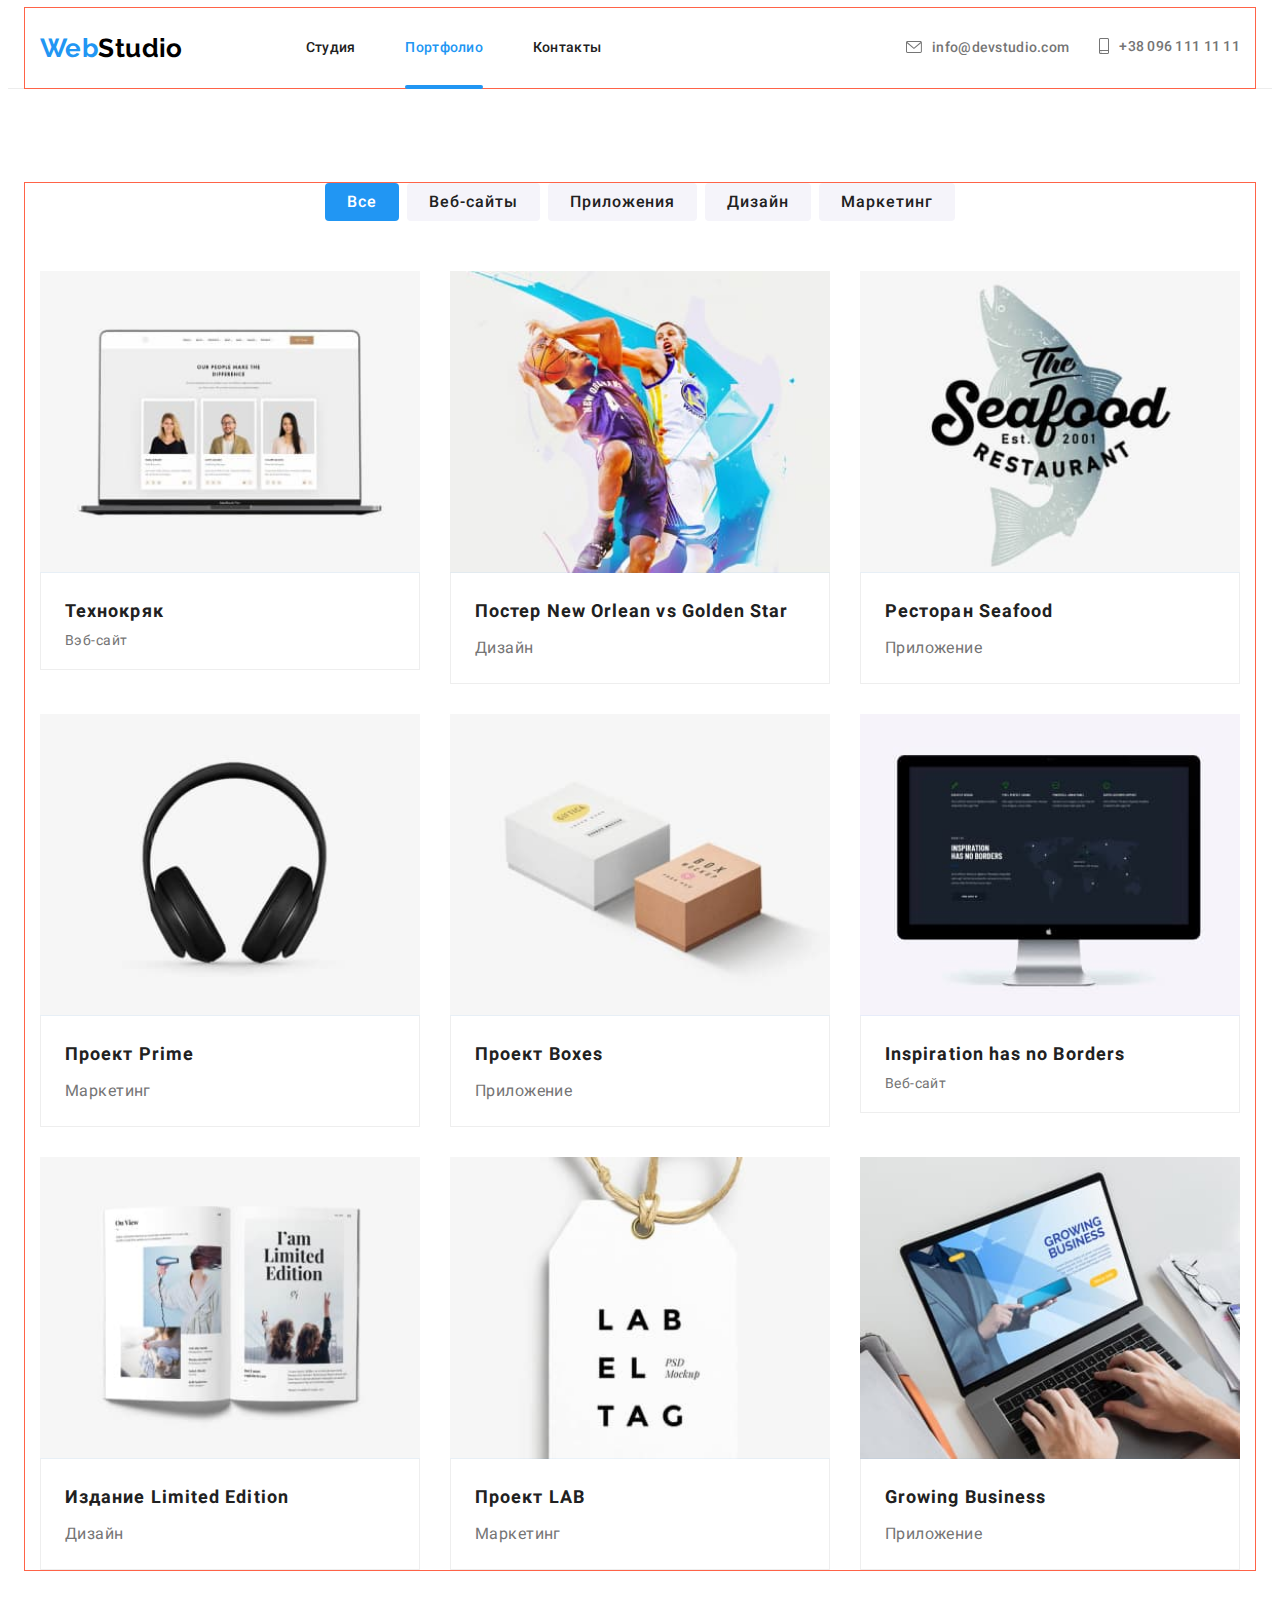
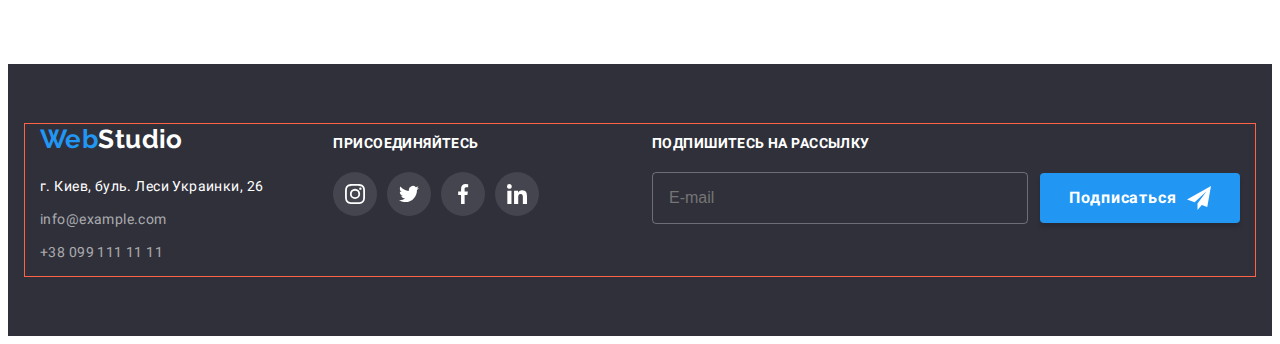
==== commit 75fe9eda: "fixed all without img" ====
--- a/portfolio.html
+++ b/portfolio.html
@@ -25,43 +25,73 @@
           <span class="logo--accent">Web</span>Studio
         </a>
 
-        <nav class="navigation">
-          <ul class="navigation__list">
-            <li class="navigation__item">
-              <a href="./index.html" class="navigation__link">Студия</a>
-            </li>
-
-            <li class="navigation__item">
-              <a href="./portfolio.html" class="navigation__link navigation__link--current"
-                >Портфолио</a
-              >
-            </li>
-
-            <li class="navigation__item">
-              <a href="" class="navigation__link">Контакты</a>
+        <button
+          class="menu__button"
+          type="button"
+          aria-expanded="false"
+          aria-controls="menu-container"
+          data-menu-button
+        >
+          <svg aria-label="Переключатель мобильного меню">
+            <use class="menu__icon-close" href="./images/icons.svg#icon-menu-close"></use>
+            <use class="menu__icon-menu" href="./images/icons.svg#icon-menu"></use>
+          </svg>
+        </button>
+
+        <div class="menu__container" id="menu-container" data-menu>
+          <nav class="navigation">
+            <ul class="navigation__list">
+              <li class="navigation__item">
+                <a href="./index.html" class="navigation__link">Студия</a>
+              </li>
+
+              <li class="navigation__item">
+                <a href="./portfolio.html" class="navigation__link navigation__link--current"
+                  >Портфолио</a
+                >
+              </li>
+
+              <li class="navigation__item">
+                <a href="#" class="navigation__link">Контакты</a>
+              </li>
+            </ul>
+          </nav>
+
+          <ul class="contact__list container__contact">
+            <li class="contact__item">
+              <a href="mailto:info@devstudio.com" class="contact__link">
+                <svg class="contact__icon contact__icon--prepend" width="16" height="12">
+                  <use href="./images/icons.svg#icon-envelope"></use>
+                </svg>
+                info@devstudio.com
+              </a>
+            </li>
+
+            <li class="contact__item">
+              <a href="tel:+380961111111" class="contact__link">
+                <svg class="contact__icon contact__icon--prepend" width="10" height="16">
+                  <use href="./images/icons.svg#icon-smartphone"></use>
+                </svg>
+                +38 096 111 11 11
+              </a>
             </li>
           </ul>
-        </nav>
-
-        <ul class="contact__list container__contact">
-          <li class="contact__item">
-            <a href="mailto:info@devstudio.com" class="contact__link">
-              <svg class="contact__icon contact__icon--prepend" width="16" height="12">
-                <use href="./images/icons.svg#icon-envelope"></use>
-              </svg>
-              info@devstudio.com
-            </a>
-          </li>
-
-          <li class="contact__item">
-            <a href="tel:+380961111111" class="contact__link">
-              <svg class="contact__icon contact__icon--prepend" width="10" height="16">
-                <use href="./images/icons.svg#icon-smartphone"></use>
-              </svg>
-              +38 096 111 11 11
-            </a>
-          </li>
-        </ul>
+
+          <ul class="social-string">
+            <li class="social-string__item">
+              <a href="#" class="social-string__link">Instagram</a>
+            </li>
+            <li class="social-string__item">
+              <a href="#" class="social-string__link">Twitter</a>
+            </li>
+            <li class="social-string__item">
+              <a href="#" class="social-string__link">Facebook</a>
+            </li>
+            <li class="social-string__item">
+              <a href="#" class="social-string__link">LinkedIn</a>
+            </li>
+          </ul>
+        </div>
       </div>
     </header>
 
@@ -320,75 +350,77 @@
 
     <footer class="footer">
       <div class="container footer__container">
-        <div class="info container__info">
-          <a href="#" class="logo footer__logo" lang="en"
-            ><span class="logo--accent">Web</span>Studio</a
-          >
-          <address class="address">
-            <ul class="address__list">
-              <li class="address__postaddress">г. Киев, буль. Леси Украинки, 26</li>
-              <li>
-                <a href="mailto:info@example.com" class="address__email">info@example.com</a>
-              </li>
-              <li>
-                <a href="tel:+380991111111" class="address__tel">+38 099 111 11 11</a>
+        <div class="container_align">
+          <div class="container__info">
+            <a href="#" class="logo footer__logo" lang="en"
+              ><span class="logo--accent">Web</span>Studio</a
+            >
+            <address class="address">
+              <ul class="address__list">
+                <li class="address__postaddress">г. Киев, буль. Леси Украинки, 26</li>
+                <li>
+                  <a href="mailto:info@example.com" class="address__email">info@example.com</a>
+                </li>
+                <li>
+                  <a href="tel:+380991111111" class="address__tel">+38 099 111 11 11</a>
+                </li>
+              </ul>
+            </address>
+          </div>
+
+          <div class="social container__social">
+            <b class="social__cta">Присоединяйтесь</b>
+            <ul class="social__list">
+              <li class="social__item">
+                <a href="#" class="social__link">
+                  <svg
+                    class="social__icon"
+                    width="20"
+                    height="20"
+                    aria-label="Ссылка на сайт Instagram"
+                  >
+                    <use href="./images/icons.svg#icon-instagram"></use>
+                  </svg>
+                </a>
+              </li>
+              <li class="social__item">
+                <a href="#" class="social__link">
+                  <svg
+                    class="social__icon"
+                    width="20"
+                    height="20"
+                    aria-label="Ссылка на сайт Twitter"
+                  >
+                    <use href="./images/icons.svg#icon-twitter"></use>
+                  </svg>
+                </a>
+              </li>
+              <li class="social__item">
+                <a href="#" class="social__link">
+                  <svg
+                    class="social__icon"
+                    width="20"
+                    height="20"
+                    aria-label="Ссылка на сайт Facebook"
+                  >
+                    <use href="./images/icons.svg#icon-facebook"></use>
+                  </svg>
+                </a>
+              </li>
+              <li class="social__item">
+                <a href="#" class="social__link">
+                  <svg
+                    class="social__icon"
+                    width="20"
+                    height="20"
+                    aria-label="Ссылка на сайт Linkedin"
+                  >
+                    <use href="./images/icons.svg#icon-linkedin"></use>
+                  </svg>
+                </a>
               </li>
             </ul>
-          </address>
-        </div>
-
-        <div class="social container__social">
-          <b class="social__cta">Присоединяйтесь</b>
-          <ul class="social__list">
-            <li class="social__item">
-              <a href="#" class="social__link">
-                <svg
-                  class="social__icon"
-                  width="20"
-                  height="20"
-                  aria-label="Ссылка на сайт Instagram"
-                >
-                  <use href="./images/icons.svg#icon-instagram"></use>
-                </svg>
-              </a>
-            </li>
-            <li class="social__item">
-              <a href="#" class="social__link">
-                <svg
-                  class="social__icon"
-                  width="20"
-                  height="20"
-                  aria-label="Ссылка на сайт Twitter"
-                >
-                  <use href="./images/icons.svg#icon-twitter"></use>
-                </svg>
-              </a>
-            </li>
-            <li class="social__item">
-              <a href="#" class="social__link">
-                <svg
-                  class="social__icon"
-                  width="20"
-                  height="20"
-                  aria-label="Ссылка на сайт Facebook"
-                >
-                  <use href="./images/icons.svg#icon-facebook"></use>
-                </svg>
-              </a>
-            </li>
-            <li class="social__item">
-              <a href="#" class="social__link">
-                <svg
-                  class="social__icon"
-                  width="20"
-                  height="20"
-                  aria-label="Ссылка на сайт Linkedin"
-                >
-                  <use href="./images/icons.svg#icon-linkedin"></use>
-                </svg>
-              </a>
-            </li>
-          </ul>
+          </div>
         </div>
 
         <div class="sign-up container__sign-up">
--- a/css/main.min.css
+++ b/css/main.min.css
@@ -1,5 +1,6 @@
-@import url("https://fonts.googleapis.com/css2?family=Raleway&family=Roboto:wght@400;500;700;900&display=swap");:root{--color-accent: #2196f3;--color-addredd-footer: #ffffff;--color-board-btn-close: rgba(0, 0, 0, 0.1);--color-board-card: #eeeeee;--color-board-client: #afb1b8;--color-board-header: #ececec;--color-board-input-footer: rgba(255, 255, 255, 0.3);--color-board-input-modal: rgba(33, 33, 33, 0.2);--color-board-input-modal-accent: #2196f3;--color-btn-close: #000000;--color-btn-primary: #ffffff;--color-btn-secondary: #212121;--color-btn-submit-modal: #ffffff;--color-contact-footer: rgba(255, 255, 255, 0.6);--color-cta-footer: #ffffff;--color-department: #ffffff;--color-h-second: #212121;--color-h-third: #212121;--color-icon-client: #afb1b8;--color-icon-company: #afb1b8;--color-icon-modal: #212121;--color-icon-social-staff: #afb1b8;--color-icon-social-staff-hover: #ffffff;--color-input-footer: rgba(255, 255, 255, 0.6);--color-label-modal: #757575;--color-link-header: #757575;--color-logo-footer: #ffffff;--color-logo-header: #000000;--color-menu-header: #212121;--color-overlay-card-portfolio: #ffffff;--color-p: #757575;--color-placeholder-modal: rgba(117, 117, 117, 0.5);--color-text-modal: #757575;--color-title-hero: #ffffff;--color-title-modal: #212121;--bg-achievement: #f5f4fa;--bg-backdrop: rgba(0, 0, 0, 0.2);--bg-btn-hover: #188ce8;--bg-btn-primary: #2196f3;--bg-btn-secondary: #f5f4fa;--bg-card-staff: #ffffff;--bg-client: transparent;--bg-department: rgba(47, 48, 58, 0.8);--bg-footer: #2f303a;--bg-header: #ffffff;--bg-hero: #c4c4c4;--bg-link-social-staff: transparent;--bg-modal: #ffffff;--bg-overlay-card-portfolio: rgba(33, 150, 243, 0.9);--bg-page: #ffffff;--bg-section-staff: #f5f4fa;--bg-social-icon-footer: rgba(255, 255, 255, 0.1);--duration-primary: 250ms;--font-family-primary: 'Roboto', sans-serif;--font-family-secondary: 'Raleway', sans-serif;--font-size-primary: 14px;--letter-spacing-primary: 0.03em;--line-height-primary: 1.14;--gap-h: 30px;--gap-v: 30px;--margin-menu-item: 50px;--padding-container: 15px;--padding-hero-under-1200: 118px;--padding-hero-1200: 200px;--padding-modal: 40px;--padding-section-under-1200: 60px;--padding-section-1200: 94px;--radius-board-primary: 4px;--shadow-card-staff: 0px 1px 3px rgba(0, 0, 0, 0.12), 0px 1px 1px rgba(0, 0, 0, 0.14),
+@import url("https://fonts.googleapis.com/css2?family=Raleway&family=Roboto:wght@400;500;700;900&display=swap");:root{--color-accent: #2196f3;--color-addredd-footer: #ffffff;--color-board-btn-close: rgba(0, 0, 0, 0.1);--color-board-card: #eeeeee;--color-board-client: #afb1b8;--color-board-header: #ececec;--color-board-input-footer: rgba(255, 255, 255, 0.3);--color-board-input-modal: rgba(33, 33, 33, 0.2);--color-board-input-modal-accent: #2196f3;--color-btn-close: #000000;--color-btn-primary: #ffffff;--color-btn-secondary: #212121;--color-btn-submit-modal: #ffffff;--color-contact-footer: rgba(255, 255, 255, 0.6);--color-cta-footer: #ffffff;--color-department: #ffffff;--color-h-second: #212121;--color-h-third: #212121;--color-icon-client: #afb1b8;--color-icon-company: #afb1b8;--color-icon-menu-mobile: #212121;--color-icon-modal: #212121;--color-icon-social-staff: #afb1b8;--color-icon-social-staff-hover: #ffffff;--color-input-footer: rgba(255, 255, 255, 0.6);--color-label-modal: #757575;--color-link-header: #757575;--color-logo-footer: #ffffff;--color-logo-header: #000000;--color-menu-header: #212121;--color-overlay-card-portfolio: #ffffff;--color-p: #757575;--color-placeholder-modal: rgba(117, 117, 117, 0.5);--color-text-modal: #757575;--color-title-hero: #ffffff;--color-title-modal: #212121;--bg-achievement: #f5f4fa;--bg-backdrop: rgba(0, 0, 0, 0.2);--bg-btn-hover: #188ce8;--bg-btn-primary: #2196f3;--bg-btn-secondary: #f5f4fa;--bg-card-staff: #ffffff;--bg-client: transparent;--bg-department: rgba(47, 48, 58, 0.8);--bg-footer: #2f303a;--bg-header: #ffffff;--bg-hero: #c4c4c4;--bg-link-social-staff: transparent;--bg-menu-mobile: #ffffff;--bg-modal: #ffffff;--bg-overlay-card-portfolio: rgba(33, 150, 243, 0.9);--bg-page: #ffffff;--bg-section-staff: #f5f4fa;--bg-social-icon-footer: rgba(255, 255, 255, 0.1);--duration-primary: 250ms;--font-family-primary: 'Roboto', sans-serif;--font-family-secondary: 'Raleway', sans-serif;--font-size-primary: 14px;--letter-spacing-primary: 0.03em;--line-height-primary: 1.14;--gap-h: 30px;--gap-v: 30px;--margin-menu-item: 50px;--margin-contact-item: 30px;--padding-container: 15px;--padding-hero-under-1200: 118px;--padding-hero-1200: 200px;--padding-menu-mobile: 48px 40px;--padding-modal: 40px;--padding-section-under-1200: 60px;--padding-section-1200: 94px;--radius-board-primary: 4px;--shadow-card-staff: 0px 1px 3px rgba(0, 0, 0, 0.12), 0px 1px 1px rgba(0, 0, 0, 0.14),
     0px 2px 1px rgba(0, 0, 0, 0.2);--shadow-btn: 0px 4px 4px rgba(0, 0, 0, 0.15);--shadow-btn-filter: 0px 3px 1px rgba(0, 0, 0, 0.1), 0px 1px 2px rgba(0, 0, 0, 0.08),
     0px 2px 2px rgba(0, 0, 0, 0.12);--shadow-modal: 0px 1px 3px rgba(0, 0, 0, 0.12), 0px 1px 1px rgba(0, 0, 0, 0.14),
-    0px 2px 1px rgba(0, 0, 0, 0.2);--timing-primary: cubic-bezier(0.4, 0, 0.2, 1);--width-card-768: 354px;--width-container-480: 480px;--width-container-768: 768px;--width-container-1200: 1200px;--width-page: 1600px;--width-form-modal-under-1200: 370px;--width-form-modal-1200: 448px}@font-face{font-family:'Raleway';src:url("../../fonts/Raleway-Bold.eot");src:local("вє"),url("../../fonts/Raleway-Bold.woff") format("woff"),url("../../fonts/Raleway-Bold.ttf") format("truetype"),url("../../fonts/Raleway-Bold.svg") format("svg");font-weight:700;font-style:normal}@font-face{font-family:'Roboto';src:url("../../fonts/Roboto-Regular.eot");src:local("вє"),url("../../fonts/Roboto-Regular.woff") format("woff"),url("../../fonts/Roboto-Regular.ttf") format("truetype"),url("../../font/Roboto-Regular.svg") format("svg");font-weight:normal;font-style:normal}@font-face{font-family:'Roboto';src:url("../../fonts/Roboto-Medium.eot");src:local("вє"),url("../../fonts/Roboto-Medium.woff") format("woff"),url("../../fonts/Roboto-Medium.ttf") format("truetype"),url("../../fonts/Roboto-Medium.svg") format("svg");font-weight:500;font-style:normal}@font-face{font-family:'Roboto';src:url("../../fonts/Roboto-Bold.eot");src:local("вє"),url("../../fonts/Roboto-Bold.woff") format("woff"),url("../../fonts/Roboto-Bold.ttf") format("truetype"),url("../../fonts/Roboto-Bold.svg") format("svg");font-weight:700;font-style:normal}@font-face{font-family:'Roboto';src:url("../../fonts/Roboto-Black.eot");src:local("вє"),url("../../fonts/Roboto-Black.woff") format("woff"),url("../../fonts/Roboto-Black.ttf") format("truetype"),url("../../fonts/Roboto-Black.svg") format("svg");font-weight:900;font-style:normal}body{font-family:var(--font-family-primary);background-color:var(--bg-page);color:var(--color-p);font-size:var(--font-size-primary);letter-spacing:var(--letter-spacing-primary);line-height:var(--line-height-primary)}h1,h2,h3,p,ul,li{margin:0}ul,li{list-style:none;text-decoration:none;padding:0}img{display:block;max-width:100%;height:auto}a{text-decoration:none;color:inherit}address{font-style:normal}*:focus-visible{outline:none}.visually-hidden{position:absolute;width:1px;height:1px;margin:-1px;border:0;padding:0;white-space:nowrap;-webkit-clip-path:inset(100%);clip-path:inset(100%);clip:rect(0 0 0 0);overflow:hidden}.social__icon,.modal__close-icon,.clientage__icon{display:block;fill:currentColor}.social__cta,.sign-up__cta{display:block;text-transform:uppercase;margin-bottom:20px}.department__title,.staff__title,.clientage__title{font-weight:700;font-size:28px;line-height:1.17;color:var(--color-h-second);margin-bottom:30px}@media screen and (min-width: 1200px){.department__title,.staff__title,.clientage__title{font-size:36px;margin-bottom:50px}}.button{display:-webkit-box;display:-ms-flexbox;display:flex;-webkit-box-pack:center;-ms-flex-pack:center;justify-content:center;-webkit-box-align:center;-ms-flex-align:center;align-items:center;min-width:200px;height:50px;padding:0;font-weight:700;font-size:16px;line-height:1.875;letter-spacing:0.06em;color:var(--color-btn-submit-modal);-webkit-box-shadow:var(--shadow-btn);box-shadow:var(--shadow-btn);background-color:var(--color-accent);border:none;border-radius:var(--radius-board-primary);cursor:pointer;-webkit-transition:background-color var(--duration-primary) var(--timing-primary);transition:background-color var(--duration-primary) var(--timing-primary)}.button:hover,.button:focus{background-color:var(--bg-btn-hover)}.section{max-width:1600px;margin:0 auto;text-align:center;padding-top:var(--padding-section-under-1200);padding-bottom:var(--padding-section-under-1200)}@media screen and (min-width: 1200px){.section{padding-top:var(--padding-section-1200);padding-bottom:var(--padding-section-1200)}}.container{width:100%;padding-left:var(--padding-container);padding-right:var(--padding-container);margin-left:auto;margin-right:auto;outline:1px solid tomato}@media screen and (min-width: 480px){.container{max-width:var(--width-container-480)}}@media screen and (min-width: 768px){.container{max-width:var(--width-container-768)}}@media screen and (min-width: 1200px){.container{max-width:var(--width-container-1200)}}.social{color:var(--color-cta-footer)}.social__list,.social__item{display:-webkit-box;display:-ms-flexbox;display:flex;-webkit-box-pack:center;-ms-flex-pack:center;justify-content:center;-webkit-box-align:center;-ms-flex-align:center;align-items:center}.social__item:not(:last-child){margin-right:10px}.social__link{display:block;list-style:none;padding:0;margin:0;color:inherit;border:none;border-radius:50%;background-color:var(--bg-social-icon-footer);padding:12px;-webkit-transition:background-color var(--duration-primary) var(--timing-primary);transition:background-color var(--duration-primary) var(--timing-primary)}.social__link:hover,.social__link:focus{background-color:var(--color-accent)}.social__link--refill{color:var(--color-icon-social-staff);-webkit-transition:color var(--duration-primary) var(--timing-primary);transition:color var(--duration-primary) var(--timing-primary)}.social__link--refill:hover,.social__link--refill:focus{color:var(--color-icon-social-staff-hover)}.header{width:100%;max-width:1600px;margin-left:auto;margin-right:auto;background-color:var(--bg-header);border-bottom:1px solid var(--color-board-header);padding-top:16px;padding-bottom:16px}@media screen and (min-width: 1200px){.header{padding-top:24px;padding-bottom:24px}}.logo{display:block;font-family:var(--font-family-secondary);font-size:24px;font-weight:700;line-height:1.17;color:var(--color-logo-header);text-decoration:none}@media screen and (min-width: 1200px){.logo{font-size:26px;line-height:1.19}}.logo--accent{color:var(--color-accent)}.footer__logo{color:var(--color-logo-footer);margin-bottom:20px}@media screen and (min-width: 1200px){.footer__logo{font-size:26px;line-height:1.19}}.hero__section{display:-webkit-box;display:-ms-flexbox;display:flex;-webkit-box-pack:start;-ms-flex-pack:start;justify-content:start;-webkit-box-align:center;-ms-flex-align:center;align-items:center;-webkit-box-orient:vertical;-webkit-box-direction:normal;-ms-flex-direction:column;flex-direction:column;height:auto;background-image:-webkit-gradient(linear, left top, left bottom, from(rgba(47,48,58,0.4)), to(rgba(47,48,58,0.4))),url("../images/hero-img.jpg");background-image:linear-gradient(rgba(47,48,58,0.4), rgba(47,48,58,0.4)),url("../images/hero-img.jpg");background-position:center;background-size:cover;background-color:var(--bg-hero);color:var(--color-title-hero);text-align:center;padding-top:var(--padding-hero-under-1200);padding-bottom:var(--padding-hero-under-1200)}@media screen and (min-width: 1200px){.hero__section{padding-top:var(--padding-hero-1200);padding-bottom:var(--padding-hero-1200)}}.hero__title{font-weight:900;font-size:26px;line-height:1.615;letter-spacing:0.06em;text-transform:uppercase;margin-bottom:30px}@media screen and (min-width: 1200px){.hero__title{font-size:44px;line-height:1.36}}.backdrop{position:fixed;top:0;left:0;width:100%;min-height:100%;background-color:var(--bg-backdrop);visibility:visible;-webkit-transition:visibility var(--duration-primary) var(--timing-primary);transition:visibility var(--duration-primary) var(--timing-primary)}.backdrop--is-hidden{visibility:hidden;pointer-events:none;-webkit-transition:visibility var(--duration-primary) var(--timing-primary);transition:visibility var(--duration-primary) var(--timing-primary)}.modal{position:relative;padding:var(--padding-modal);background-color:var(--bg-modal);border-radius:var(--radius-board-primary);-webkit-box-shadow:var(--shadow-modal);box-shadow:var(--shadow-modal)}.modal__close-btn{position:absolute;top:8px;right:8px;display:-webkit-box;display:-ms-flexbox;display:flex;-webkit-box-pack:center;-ms-flex-pack:center;justify-content:center;-webkit-box-align:center;-ms-flex-align:center;align-items:center;width:30px;height:30px;margin:0;padding:0;color:var(--color-btn-close);border:1px solid var(--color-board-btn-close);border-radius:50%;cursor:pointer;background-color:transparent;-webkit-transition:color var(--duration-primary) var(--timing-primary);transition:color var(--duration-primary) var(--timing-primary)}.modal__close-btn:hover,.modal__close-btn:focus{color:var(--color-accent)}.backdrop--is-hidden .modal{position:absolute;top:50%;left:50%;-webkit-transform:translate(-50%, -50%) scale(0.2);transform:translate(-50%, -50%) scale(0.2);opacity:0}.backdrop__modal{position:absolute;top:50%;left:50%;-webkit-transform:translate(-50%, -50%) scale(1);transform:translate(-50%, -50%) scale(1);opacity:1;-webkit-transition:opacity var(--duration-primary) var(--timing-primary),-webkit-transform var(--duration-primary) var(--timing-primary);transition:opacity var(--duration-primary) var(--timing-primary),-webkit-transform var(--duration-primary) var(--timing-primary);transition:opacity var(--duration-primary) var(--timing-primary),transform var(--duration-primary) var(--timing-primary);transition:opacity var(--duration-primary) var(--timing-primary),transform var(--duration-primary) var(--timing-primary),-webkit-transform var(--duration-primary) var(--timing-primary)}.form{display:-webkit-box;display:-ms-flexbox;display:flex;-webkit-box-pack:start;-ms-flex-pack:start;justify-content:start;-webkit-box-align:center;-ms-flex-align:center;align-items:center;-webkit-box-orient:vertical;-webkit-box-direction:normal;-ms-flex-direction:column;flex-direction:column;width:var(--width-form-modal-under-1200);text-align:left;padding:0;margin:0}@media screen and (max-width: 479px){.form{width:calc(100vw - 80px)}}@media screen and (min-width: 1200px){.form{width:var(--width-form-modal-1200)}}.form__title{font-weight:700;font-size:20px;line-height:1.5;text-align:center;color:var(--color-title-modal);margin-bottom:12px}@media screen and (min-width: 1200px){.form__title{line-height:1.17}}.form__field-group{width:100%;font-size:16px;line-height:1.125;margin-bottom:20px}.form__field{position:relative;width:100%;margin-bottom:10px}.form__field:focus-within>.form__icon{fill:var(--color-accent)}.form__label{display:block;font-size:12px;line-height:1.17;letter-spacing:0.01em;color:var(--color-label-modal);padding:0;margin-bottom:4px}.form__input{width:100%;min-height:40px;border:1px solid var(--color-board-input-modal);border-radius:var(--radius-board-primary);padding-left:42px;color:var(--color-text-modal);-webkit-transition:border var(--duration-primary) var(--timing-primary);transition:border var(--duration-primary) var(--timing-primary)}.form__input:focus-within{border:1px solid var(--color-board-input-modal-accent)}.form__icon{display:block;position:absolute;left:12px;top:50%;-webkit-transform:translateY(-50%);transform:translateY(-50%);fill:var(--color-icon-modal);-webkit-transition:fill var(--duration-primary) var(--timing-primary);transition:fill var(--duration-primary) var(--timing-primary)}.form__textarea{display:block;width:100%;min-height:120px;border:1px solid var(--color-board-input-modal);border-radius:var(--radius-board-primary);color:var(--color-text-modal);padding:12px 16px;margin:0;resize:none;-webkit-transition:border var(--duration-primary) var(--timing-primary);transition:border var(--duration-primary) var(--timing-primary)}.form__textarea:focus-within{border:1px solid var(--color-board-input-modal-accent)}.form__textarea::-webkit-input-placeholder{color:var(--color-placeholder-modal)}.form__textarea:-ms-input-placeholder{color:var(--color-placeholder-modal)}.form__textarea::-ms-input-placeholder{color:var(--color-placeholder-modal)}.form__textarea::placeholder{color:var(--color-placeholder-modal)}.form__checkbox-label{position:relative;display:-webkit-box;display:-ms-flexbox;display:flex;margin:0;padding:0;padding-left:24px;font-size:12px;line-height:1.25;letter-spacing:0.03em;color:var(--color-text-modal);margin-bottom:30px}@media screen and (max-width: 446px){.form__checkbox-label{font-size:10px;line-height:1.666}}@media screen and (max-width: 389px){.form__checkbox-label{font-size:9px;line-height:1.666}}@media screen and (min-width: 1200px){.form__checkbox-label{font-size:14px;line-height:1.071}}.form__checkbox-link{color:var(--color-accent);padding:0;margin:0}.form__custom-checkbox{position:absolute;top:50%;left:0;-webkit-transform:translateY(-50%);transform:translateY(-50%);display:block;z-index:-1}.form__icon-unchecked{opacity:1;-webkit-transition:opacity var(--duration-primary) var(--timing-primary);transition:opacity var(--duration-primary) var(--timing-primary)}.checkbox:checked+.form__custom-checkbox .form__icon-unchecked{opacity:0}.form__icon-checked{opacity:0;fill:var(--color-accent);-webkit-transition:opacity var(--duration-primary) var(--timing-primary);transition:opacity var(--duration-primary) var(--timing-primary)}.checkbox:checked+.form__custom-checkbox .form__icon-checked{opacity:1}@media screen and (min-width: 1200px){.achievement__section{padding-bottom:0}}@media screen and (min-width: 768px){.achievement__list{display:-webkit-box;display:-ms-flexbox;display:flex;-ms-flex-wrap:wrap;flex-wrap:wrap;margin-left:-30px;margin-top:-30px}}@media screen and (max-width: 479px){.achievement__item{width:100%}}@media screen and (min-width: 480px) and (max-width: 767px){.achievement__item{width:450px}.achievement__item+.achievement__item{margin-top:var(--gap-v)}}@media screen and (min-width: 768px) and (max-width: 1199px){.achievement__item{-ms-flex-preferred-size:calc(100% / 2 - var(--gap-h));flex-basis:calc(100% / 2 - var(--gap-h));margin-left:var(--gap-v);margin-top:var(--gap-h)}}@media screen and (min-width: 1200px){.achievement__item{-ms-flex-preferred-size:calc(100% / 4 - var(--gap-h));flex-basis:calc(100% / 4 - var(--gap-h));margin-left:var(--gap-v);margin-top:var(--gap-h)}}.achievement__thumb{height:120px;display:-webkit-box;display:-ms-flexbox;display:flex;-webkit-box-pack:center;-ms-flex-pack:center;justify-content:center;-webkit-box-align:center;-ms-flex-align:center;align-items:center;background-color:var(--bg-achievement);margin-bottom:30px}.achievement__title{display:block;text-align:center;font-weight:700;font-size:14px;text-transform:uppercase;color:var(--color-h-second);margin-bottom:10px}@media screen and (min-width: 768px){.achievement__title{text-align:left}}.achievement__text{line-height:1.71;text-align:left}@media screen and (max-width: 1199px){.department{display:none}}.department__list{display:-webkit-box;display:-ms-flexbox;display:flex;-webkit-box-pack:justify;-ms-flex-pack:justify;justify-content:space-between;-webkit-box-align:stretch;-ms-flex-align:stretch;align-items:stretch}.department__item{position:relative}.department__subtitle{position:absolute;bottom:0;left:0;display:-webkit-box;display:-ms-flexbox;display:flex;-webkit-box-pack:center;-ms-flex-pack:center;justify-content:center;-webkit-box-align:center;-ms-flex-align:center;align-items:center;width:100%;height:70px;font-weight:700;font-size:14px;text-transform:uppercase;color:var(--color-department);background-color:var(--bg-department)}.staff{background-color:var(--bg-section-staff)}@media screen and (min-width: 768px){.staff__card-set{display:-webkit-box;display:-ms-flexbox;display:flex;-webkit-box-pack:center;-ms-flex-pack:center;justify-content:center;-webkit-box-align:center;-ms-flex-align:center;align-items:center;-ms-flex-wrap:wrap;flex-wrap:wrap;margin-left:-30px;margin-top:-30px}}.staff__card{border-radius:0px 0px 4px 4px;-webkit-box-shadow:var(--shadow-card-staff);box-shadow:var(--shadow-card-staff)}@media screen and (max-width: 479px){.staff__card{width:100%}}@media screen and (min-width: 480px) and (max-width: 767px){.staff__card{width:450px}}@media screen and (max-width: 767px){.staff__card+.staff__card{margin-top:var(--gap-v)}}@media screen and (min-width: 768px) and (max-width: 1199px){.staff__card{-ms-flex-preferred-size:calc(100% / 2 - var(--gap-v));flex-basis:calc(100% / 2 - var(--gap-v));margin-left:var(--gap-v);margin-top:var(--gap-h)}}@media screen and (min-width: 1200px){.staff__card{-ms-flex-preferred-size:calc(100% / 4 - var(--gap-v));flex-basis:calc(100% / 4 - var(--gap-v));margin-left:var(--gap-v);margin-top:var(--gap-h)}}.staff__img{width:100%;height:auto}.staff__description{background-color:var(--bg-card-staff);padding-top:30px;padding-bottom:24px}@media screen and (min-width: 1200px){.staff__description{padding-bottom:30px}}.staff__name{font-weight:500;font-size:16px;line-height:1.19;color:var(--color-h-third);margin-bottom:10px}.staff__position{font-size:16px;line-height:1.19;color:var(--color-p);background-color:var(--bg-card-staff);margin-bottom:16px}.clientage__list{display:-webkit-box;display:-ms-flexbox;display:flex;-webkit-box-pack:center;-ms-flex-pack:center;justify-content:center;-webkit-box-align:center;-ms-flex-align:center;align-items:center;-ms-flex-wrap:wrap;flex-wrap:wrap;margin-left:-30px;margin-top:-30px}.clientage__item{-ms-flex-preferred-size:calc(100% / 2 - 30px);flex-basis:calc(100% / 2 - 30px);margin-left:var(--gap-h);margin-top:var(--gap-v)}@media screen and (min-width: 768px){.clientage__item{-ms-flex-preferred-size:calc(100% / 3 - 30px);flex-basis:calc(100% / 3 - 30px);margin-left:var(--gap-h);margin-top:var(--gap-v)}}@media screen and (min-width: 1200px){.clientage__item{-ms-flex-preferred-size:calc(100% / 6 - 30px);flex-basis:calc(100% / 6 - 30px);margin-left:var(--gap-h);margin-top:var(--gap-v)}}.clientage__link{display:-webkit-box;display:-ms-flexbox;display:flex;-webkit-box-pack:center;-ms-flex-pack:center;justify-content:center;-webkit-box-align:center;-ms-flex-align:center;align-items:center;list-style:none;margin:0;width:100%;height:92px;color:var(--color-icon-client);background-color:var(--bg-client);border:1px solid var(--color-board-client);border-radius:var(--radius-board-primary);-webkit-transition:color var(--duration-primary) var(--timing-primary),border var(--duration-primary) var(--timing-primary);transition:color var(--duration-primary) var(--timing-primary),border var(--duration-primary) var(--timing-primary)}.clientage__link:hover,.clientage__link:focus{color:var(--color-accent);border:1px solid var(--color-accent)}.portfolio__filter-set{display:-webkit-box;display:-ms-flexbox;display:flex;-webkit-box-pack:center;-ms-flex-pack:center;justify-content:center}.portfolio__filter-set--append{margin-bottom:25px}@media screen and (max-width: 767px){.portfolio__filter-set{-webkit-box-pack:start;-ms-flex-pack:start;justify-content:start;-ms-flex-wrap:wrap;flex-wrap:wrap}}@media screen and (min-width: 768px){.portfolio__filter-set--append{margin-bottom:30px}}@media screen and (min-width: 768px){.portfolio__filter-set--append{margin-bottom:50px}}.portfolio__filter:not(:last-child){margin-right:8px}@media screen and (max-width: 767px){.portfolio__filter{margin-bottom:15px}}.portfolio__button{background-color:var(--bg-btn-secondary);color:var(--color-btn-secondary);border:none;border-radius:4px;font-family:inherit;font-weight:500;font-size:16px;line-height:1.63;letter-spacing:0.06em;cursor:pointer;padding:6px 22px;-webkit-box-shadow:none;box-shadow:none;-webkit-transition:color var(--duration-primary) var(--timing-primary),background-color var(--duration-primary) var(--timing-primary),-webkit-box-shadow var(--duration-primary) var(--timing-primary);transition:color var(--duration-primary) var(--timing-primary),background-color var(--duration-primary) var(--timing-primary),-webkit-box-shadow var(--duration-primary) var(--timing-primary);transition:color var(--duration-primary) var(--timing-primary),background-color var(--duration-primary) var(--timing-primary),box-shadow var(--duration-primary) var(--timing-primary);transition:color var(--duration-primary) var(--timing-primary),background-color var(--duration-primary) var(--timing-primary),box-shadow var(--duration-primary) var(--timing-primary),-webkit-box-shadow var(--duration-primary) var(--timing-primary)}.portfolio__button--accent{background-color:var(--bg-btn-primary);color:var(--color-btn-primary)}.portfolio__button:hover,.portfolio__button:focus{background-color:var(--bg-btn-primary);color:var(--color-btn-primary);-webkit-box-shadow:var(--shadow-btn-filter);box-shadow:var(--shadow-btn-filter)}.portfolio__card-set{display:-webkit-box;display:-ms-flexbox;display:flex;-ms-flex-wrap:wrap;flex-wrap:wrap;margin-left:-30px;margin-top:-30px;text-align:left}.portfolio__card{margin-left:var(--gap-h);margin-top:var(--gap-v);-ms-flex-preferred-size:calc(100vw - 30px);flex-basis:calc(100vw - 30px)}@media screen and (min-width: 480px){.portfolio__card{-ms-flex-preferred-size:var(--width-container-480)-30px;flex-basis:var(--width-container-480)-30px}}@media screen and (min-width: 768px){.portfolio__card{-ms-flex-preferred-size:calc(100% / 2 - 30px);flex-basis:calc(100% / 2 - 30px)}}@media screen and (min-width: 1200px){.portfolio__card{-ms-flex-preferred-size:calc(100% / 3 - 30px);flex-basis:calc(100% / 3 - 30px)}}.portfolio__card-link{display:block;text-decoration:none;color:inherit;-webkit-transition:-webkit-box-shadow var(--duration-primary) var(--timing-primary);transition:-webkit-box-shadow var(--duration-primary) var(--timing-primary);transition:box-shadow var(--duration-primary) var(--timing-primary);transition:box-shadow var(--duration-primary) var(--timing-primary), -webkit-box-shadow var(--duration-primary) var(--timing-primary)}.portfolio__card-link:hover,.portfolio__card-link:focus{-webkit-box-shadow:1px 4px 6px 0px rgba(0,0,0,0.16),0px 4px 4px 0px rgba(0,0,0,0.06),0px 1px 1px 0px rgba(0,0,0,0.12);box-shadow:1px 4px 6px 0px rgba(0,0,0,0.16),0px 4px 4px 0px rgba(0,0,0,0.06),0px 1px 1px 0px rgba(0,0,0,0.12)}.potfolio__image-thumb{position:relative;overflow:hidden}.portfolio-img{width:100%}.portfolio__thumb-overlay{position:absolute;bottom:0;left:0;display:-webkit-box;display:-ms-flexbox;display:flex;-webkit-box-align:center;-ms-flex-align:center;align-items:center;width:100%;height:100%;color:var(--color-overlay-card-portfolio);background-color:var(--bg-overlay-card-portfolio);-webkit-transform:translatey(100%);transform:translatey(100%);-webkit-transition:-webkit-transform var(--duration-primary) var(--timing-primary);transition:-webkit-transform var(--duration-primary) var(--timing-primary);transition:transform var(--duration-primary) var(--timing-primary);transition:transform var(--duration-primary) var(--timing-primary), -webkit-transform var(--duration-primary) var(--timing-primary)}.portfolio__card-link:hover .portfolio__thumb-overlay,.portfolio__card-link:focus .portfolio__thumb-overlay{-webkit-transform:translatey(0);transform:translatey(0)}.portfolio__text-overlay{font-size:18px;line-height:1.555;padding:0 24px}.portfolio__card-area{border:1px solid var(--color-board-card);border-top:none;padding:20px 24px}.portfolio__card-title{font-weight:700;font-size:18px;line-height:2;letter-spacing:0.06em;color:var(--color-h-second);margin-bottom:4px}.portfolio__card-text{display:block;font-size:16px;line-height:1.88}.footer{width:100%;max-width:1600px;margin-left:auto;margin-right:auto;background-color:var(--bg-footer);padding-top:60px;padding-bottom:60px}.footer__container{text-align:center}@media screen and (min-width: 1200px){.footer__container{display:-webkit-box;display:-ms-flexbox;display:flex;-webkit-box-pack:start;-ms-flex-pack:start;justify-content:start;-webkit-box-align:baseline;-ms-flex-align:baseline;align-items:baseline;text-align:left}}@media screen and (min-width: 768px) and (max-width: 1199px){.container_align{display:-webkit-box;display:-ms-flexbox;display:flex;-webkit-box-pack:center;-ms-flex-pack:center;justify-content:center;-webkit-box-align:baseline;-ms-flex-align:baseline;align-items:baseline;margin-bottom:60px}}@media screen and (min-width: 768px) and (min-width: 1200px){.container_align{display:-webkit-box;display:-ms-flexbox;display:flex;-webkit-box-pack:center;-ms-flex-pack:center;justify-content:center;-webkit-box-align:baseline;-ms-flex-align:baseline;align-items:baseline}}@media screen and (max-width: 767px){.container__info{margin-bottom:60px}}@media screen and (min-width: 768px) and (max-width: 1199px){.container__info{width:354px;margin-bottom:0;max-width:var(--width-card-768);margin-right:var(--gap-v)}}@media screen and (min-width: 1200px){.container__info{margin-right:70px}}.container__social{margin-bottom:60px}@media screen and (min-width: 768px) and (max-width: 1190px){.container__social{width:354px;margin-bottom:0;max-width:var(--width-card-768);margin-right:var(--gap-v)}}@media screen and (min-width: 1200px){.container__sign-up{margin-left:auto}}.address__list{display:block;font-style:normal;margin:0}.address__postaddress{line-height:1.71;color:var(--color-addredd-footer);margin-bottom:9px}.address__email{display:block;text-decoration:none;color:var(--color-contact-footer);line-height:1.71;margin-bottom:9px;-webkit-transition:color var(--duration-primary) var(--timing-primary);transition:color var(--duration-primary) var(--timing-primary)}.address__email:hover,.address__email:focus{color:var(--color-accent)}.address__tel{text-decoration:none;color:var(--color-contact-footer);line-height:1.71;-webkit-transition:color var(--duration-primary) var(--timing-primary);transition:color var(--duration-primary) var(--timing-primary)}.address__tel:hover,.address__tel:focus{color:var(--color-accent)}.sign-up{color:var(--color-cta-footer)}@media screen and (max-width: 1199px){.sign-up__form{display:-webkit-box;display:-ms-flexbox;display:flex;-webkit-box-pack:start;-ms-flex-pack:start;justify-content:start;-webkit-box-align:center;-ms-flex-align:center;align-items:center;-webkit-box-orient:vertical;-webkit-box-direction:normal;-ms-flex-direction:column;flex-direction:column}}@media screen and (min-width: 1200px){.sign-up__form{display:-webkit-box;display:-ms-flexbox;display:flex;-webkit-box-pack:start;-ms-flex-pack:start;justify-content:start;-webkit-box-align:center;-ms-flex-align:center;align-items:center}}.sign-up__input{display:-webkit-box;display:-ms-flexbox;display:flex;-webkit-box-pack:start;-ms-flex-pack:start;justify-content:start;-webkit-box-align:center;-ms-flex-align:center;align-items:center;width:450px;height:50px;padding:0;padding-left:16px;font-size:16px;line-height:1.25;color:var(--color-input-footer);background-color:transparent;border:1px solid var(--color-board-input-footer);border-radius:var(--radius-board-primary)}@media screen and (max-width: 479px){.sign-up__input{width:100%}}@media screen and (max-width: 1199px){.sign-up__input{margin-bottom:20px}}@media screen and (min-width: 1200px){.sign-up__input{width:358px;margin-right:12px}}.sign-up__icon{display:inline-block;fill:var(--color-btn-submit-modal)}.sign-up__icon--append{margin-left:10px}
+    0px 2px 1px rgba(0, 0, 0, 0.2);--shadow-menu-mobile: 0px 4px 8px rgba(0, 0, 0, 0.04), 0px 2px 4px rgba(0, 0, 0, 0.08),
+    0px 1px 3px rgba(0, 0, 0, 0.16);--timing-primary: cubic-bezier(0.4, 0, 0.2, 1);--width-card-768: 354px;--width-container-480: 480px;--width-container-768: 768px;--width-container-1200: 1200px;--width-page: 1600px;--width-form-modal-under-1200: 370px;--width-form-modal-1200: 448px}@font-face{font-family:'Raleway';src:url("../../fonts/Raleway-Bold.eot");src:local("вє"),url("../../fonts/Raleway-Bold.woff") format("woff"),url("../../fonts/Raleway-Bold.ttf") format("truetype"),url("../../fonts/Raleway-Bold.svg") format("svg");font-weight:700;font-style:normal}@font-face{font-family:'Roboto';src:url("../../fonts/Roboto-Regular.eot");src:local("вє"),url("../../fonts/Roboto-Regular.woff") format("woff"),url("../../fonts/Roboto-Regular.ttf") format("truetype"),url("../../font/Roboto-Regular.svg") format("svg");font-weight:normal;font-style:normal}@font-face{font-family:'Roboto';src:url("../../fonts/Roboto-Medium.eot");src:local("вє"),url("../../fonts/Roboto-Medium.woff") format("woff"),url("../../fonts/Roboto-Medium.ttf") format("truetype"),url("../../fonts/Roboto-Medium.svg") format("svg");font-weight:500;font-style:normal}@font-face{font-family:'Roboto';src:url("../../fonts/Roboto-Bold.eot");src:local("вє"),url("../../fonts/Roboto-Bold.woff") format("woff"),url("../../fonts/Roboto-Bold.ttf") format("truetype"),url("../../fonts/Roboto-Bold.svg") format("svg");font-weight:700;font-style:normal}@font-face{font-family:'Roboto';src:url("../../fonts/Roboto-Black.eot");src:local("вє"),url("../../fonts/Roboto-Black.woff") format("woff"),url("../../fonts/Roboto-Black.ttf") format("truetype"),url("../../fonts/Roboto-Black.svg") format("svg");font-weight:900;font-style:normal}body{font-family:var(--font-family-primary);background-color:var(--bg-page);color:var(--color-p);font-size:var(--font-size-primary);letter-spacing:var(--letter-spacing-primary);line-height:var(--line-height-primary)}.body-fixed{position:fixed;width:100%}h1,h2,h3,p,ul,li{margin:0}ul,li{list-style:none;text-decoration:none;padding:0}img{display:block;max-width:100%;height:auto}a{text-decoration:none;color:inherit}address{font-style:normal}button{padding:0;border:none;font:inherit;color:inherit;background-color:transparent;cursor:pointer}*:focus-visible{outline:none}.visually-hidden{position:absolute;width:1px;height:1px;margin:-1px;border:0;padding:0;white-space:nowrap;-webkit-clip-path:inset(100%);clip-path:inset(100%);clip:rect(0 0 0 0);overflow:hidden}.social__icon,.modal__close-icon,.clientage__icon{display:block;fill:currentColor}.social__cta,.sign-up__cta{display:block;text-transform:uppercase;margin-bottom:20px}.department__title,.staff__title,.clientage__title{font-weight:700;font-size:28px;line-height:1.17;color:var(--color-h-second);margin-bottom:30px}@media screen and (min-width: 1200px){.department__title,.staff__title,.clientage__title{font-size:36px;margin-bottom:50px}}.button{display:-webkit-box;display:-ms-flexbox;display:flex;-webkit-box-pack:center;-ms-flex-pack:center;justify-content:center;-webkit-box-align:center;-ms-flex-align:center;align-items:center;min-width:200px;height:50px;padding:0;font-weight:700;font-size:16px;line-height:1.875;letter-spacing:0.06em;color:var(--color-btn-submit-modal);-webkit-box-shadow:var(--shadow-btn);box-shadow:var(--shadow-btn);background-color:var(--color-accent);border:none;border-radius:var(--radius-board-primary);cursor:pointer;-webkit-transition:background-color var(--duration-primary) var(--timing-primary);transition:background-color var(--duration-primary) var(--timing-primary)}.button:hover,.button:focus{background-color:var(--bg-btn-hover)}.section{max-width:1600px;margin:0 auto;text-align:center;padding-top:var(--padding-section-under-1200);padding-bottom:var(--padding-section-under-1200)}@media screen and (min-width: 1200px){.section{padding-top:var(--padding-section-1200);padding-bottom:var(--padding-section-1200)}}.container{width:100%;padding-left:var(--padding-container);padding-right:var(--padding-container);margin-left:auto;margin-right:auto;outline:1px solid tomato}@media screen and (min-width: 480px){.container{max-width:var(--width-container-480)}}@media screen and (min-width: 768px){.container{max-width:var(--width-container-768)}}@media screen and (min-width: 1200px){.container{max-width:var(--width-container-1200)}}.social{color:var(--color-cta-footer)}.social__list,.social__item{display:-webkit-box;display:-ms-flexbox;display:flex;-webkit-box-pack:center;-ms-flex-pack:center;justify-content:center;-webkit-box-align:center;-ms-flex-align:center;align-items:center}.social__item:not(:last-child){margin-right:10px}.social__link{display:block;list-style:none;padding:0;margin:0;color:inherit;border:none;border-radius:50%;background-color:var(--bg-social-icon-footer);padding:12px;-webkit-transition:background-color var(--duration-primary) var(--timing-primary);transition:background-color var(--duration-primary) var(--timing-primary)}.social__link:hover,.social__link:focus{background-color:var(--color-accent)}.social__link--refill{color:var(--color-icon-social-staff);-webkit-transition:color var(--duration-primary) var(--timing-primary);transition:color var(--duration-primary) var(--timing-primary)}.social__link--refill:hover,.social__link--refill:focus{color:var(--color-icon-social-staff-hover)}.header{width:100%;max-width:1600px;margin-left:auto;margin-right:auto;background-color:var(--bg-header);border-bottom:1px solid var(--color-board-header)}@media screen and (max-width: 767px){.header{padding-top:16px;padding-bottom:16px}}@media screen and (max-width: 767px){.header__container{position:relative}}@media screen and (min-width: 768px){.header__container{display:-webkit-box;display:-ms-flexbox;display:flex;-webkit-box-pack:start;-ms-flex-pack:start;justify-content:start;-webkit-box-align:center;-ms-flex-align:center;align-items:center}}.menu__button{display:none;z-index:2}@media screen and (max-width: 767px){.menu__button{position:absolute;top:50%;right:0px;-webkit-transform:translateY(-50%);transform:translateY(-50%);padding:0;margin:0;border:none;display:-webkit-box;display:-ms-flexbox;display:flex;-webkit-box-pack:center;-ms-flex-pack:center;justify-content:center;-webkit-box-align:center;-ms-flex-align:center;align-items:center;width:40px;height:40px;background-color:transparent;border:none;color:var(--color-icon-menu-mobile);cursor:pointer}}.menu__button:hover,.menu__button:focus{color:var(--color-accent)}.menu__icon-close{display:block;width:19px;height:19px;opacity:0;fill:currentColor;-webkit-transition:opacity var(--duration-primary) var(--timing-primary);transition:opacity var(--duration-primary) var(--timing-primary)}.menu__button.is-open .menu__icon-close{opacity:1}.menu__icon-menu{display:block;width:24px;height:16px;opacity:1;fill:currentColor;-webkit-transition:opacity var(--duration-primary) var(--timing-primary);transition:opacity var(--duration-primary) var(--timing-primary)}.menu__button.is-open .menu__icon-menu{opacity:0}@media screen and (min-width: 768px){.menu__container{display:-webkit-box;display:-ms-flexbox;display:flex;-webkit-box-pack:start;-ms-flex-pack:start;justify-content:start;-webkit-box-align:center;-ms-flex-align:center;align-items:center;text-align:left;height:100%}}@media screen and (max-width: 767px){.menu__container{display:none}}@media screen and (max-width: 767px){.menu__container.is-open{position:fixed;top:0;left:0;width:calc(100vw);z-index:1;display:-webkit-box;display:-ms-flexbox;display:flex;-webkit-box-pack:start;-ms-flex-pack:start;justify-content:start;-webkit-box-align:start;-ms-flex-align:start;align-items:flex-start;-webkit-box-orient:vertical;-webkit-box-direction:normal;-ms-flex-direction:column;flex-direction:column;background-color:var(--bg-menu-mobile);-webkit-box-shadow:var(--shadow-menu-mobile);box-shadow:var(--shadow-menu-mobile);padding:var(--padding-menu-mobile)}}@media screen and (min-width: 768px){.menu__container.is-open{display:-webkit-box;display:-ms-flexbox;display:flex;-webkit-box-pack:start;-ms-flex-pack:start;justify-content:start;-webkit-box-align:center;-ms-flex-align:center;align-items:center;text-align:left}}.container__logo{margin-right:auto}@media screen and (max-width: 767px){.container__contact{margin-top:306px;margin-bottom:64px}}@media screen and (min-width: 768px){.container__contact{margin-left:84px}}@media screen and (min-width: 1200px){.container__contact{margin-left:305px}}.logo{display:block;font-family:var(--font-family-secondary);font-size:24px;font-weight:700;line-height:1.17;color:var(--color-logo-header);text-decoration:none}@media screen and (min-width: 1200px){.logo{font-size:26px;line-height:1.19}}.logo--accent{color:var(--color-accent)}.footer__logo{color:var(--color-logo-footer);margin-bottom:20px}@media screen and (min-width: 1200px){.footer__logo{font-size:26px;line-height:1.19}}@media screen and (min-width: 768px){.navigation__list{display:-webkit-box;display:-ms-flexbox;display:flex;-webkit-box-pack:start;-ms-flex-pack:start;justify-content:start;-webkit-box-align:center;-ms-flex-align:center;align-items:center}}@media screen and (max-width: 767px){.navigation__item+.navigation__item{margin-top:32px}}@media screen and (min-width: 768px){.navigation__item+.navigation__item{margin-left:var(--margin-menu-item)}}.navigation__link{text-decoration:none;font-weight:500;letter-spacing:0.02em;color:var(--color-menu-header);-webkit-transition:color var(--duration-primary) var(--timing-primary);transition:color var(--duration-primary) var(--timing-primary)}.navigation__link--current{color:var(--color-accent)}.navigation__link:hover,.navigation__link:focus{color:var(--color-accent)}@media screen and (max-width: 767px){.navigation__link{font-size:40px;line-height:1.175}}@media screen and (min-width: 768px){.navigation__link{position:relative;display:-webkit-box;display:-ms-flexbox;display:flex;-webkit-box-pack:start;-ms-flex-pack:start;justify-content:start;-webkit-box-align:center;-ms-flex-align:center;align-items:center;padding:32px 0}}@media screen and (min-width: 768px){.navigation__link--current::after{position:absolute;left:0;bottom:-1px;content:'';background-color:var(--color-accent);border-radius:2px;height:4px;width:100%}}@media screen and (max-width: 767px){.contact__list{display:-webkit-box;display:-ms-flexbox;display:flex;-webkit-box-pack:start;-ms-flex-pack:start;justify-content:start;-webkit-box-align:start;-ms-flex-align:start;align-items:flex-start;-webkit-box-orient:vertical;-webkit-box-direction:reverse;-ms-flex-direction:column-reverse;flex-direction:column-reverse}}@media screen and (min-width: 768px) and (max-width: 1199px){.contact__list{display:-webkit-box;display:-ms-flexbox;display:flex;-webkit-box-pack:start;-ms-flex-pack:start;justify-content:start;-webkit-box-align:start;-ms-flex-align:start;align-items:flex-start;-webkit-box-orient:vertical;-webkit-box-direction:normal;-ms-flex-direction:column;flex-direction:column}}@media screen and (min-width: 1200px){.contact__list{display:-webkit-box;display:-ms-flexbox;display:flex;-webkit-box-pack:start;-ms-flex-pack:start;justify-content:start;-webkit-box-align:center;-ms-flex-align:center;align-items:center;height:100%}}@media screen and (min-width: 768px) and (max-width: 1199px){.contact__item+.contact__item{margin-top:10px}}@media screen and (min-width: 1200px){.contact__item+.contact__item{margin-left:var(--margin-contact-item);height:100%}}@media screen and (max-width: 767px){.contact__item:nth-child(1){font-size:24px;line-height:1.167;color:var(--color-link-header)}}@media screen and (max-width: 767px){.contact__item:nth-child(2){color:var(--color-accent);margin-bottom:32px;font-size:34px;line-height:1.176}}.contact__link{font-weight:500;letter-spacing:0.02em;color:var(--color-link-header);text-decoration:none;-webkit-transition:color var(--duration-primary) var(--timing-primary);transition:color var(--duration-primary) var(--timing-primary)}.contact__link:hover,.contact__link:focus{color:var(--color-accent)}@media screen and (min-width: 768px){.contact__link{display:-webkit-inline-box;display:-ms-inline-flexbox;display:inline-flex;-webkit-box-pack:start;-ms-flex-pack:start;justify-content:start;-webkit-box-align:center;-ms-flex-align:center;align-items:center;font-size:14px;line-height:1.143}}@media screen and (min-width: 1200px){.contact__link{display:-webkit-inline-box;display:-ms-inline-flexbox;display:inline-flex;-webkit-box-pack:start;-ms-flex-pack:start;justify-content:start;-webkit-box-align:center;-ms-flex-align:center;align-items:center;height:100%;font-size:14px;line-height:1.143}}@media screen and (max-width: 767px){.contact__icon{display:none}}@media screen and (min-width: 768px){.contact__icon{display:block;fill:currentColor}}@media screen and (min-width: 768px){.contact__icon--prepend{margin-right:10px}}.social-string{display:none}@media screen and (max-width: 767px){.social-string{display:-webkit-box;display:-ms-flexbox;display:flex;-webkit-box-pack:start;-ms-flex-pack:start;justify-content:start;-webkit-box-align:center;-ms-flex-align:center;align-items:center;margin-left:-10px}}.social-string__item+.social-string__item{border-left:1px solid var(--color-board-input-modal)}.social-string__link{display:inline-block;text-decoration:none;padding:0 10px;background-color:transparent;font-weight:500;font-size:18px;line-height:1.222;letter-spacing:0.02em;color:var(--color-accent)}.hero__section{display:-webkit-box;display:-ms-flexbox;display:flex;-webkit-box-pack:start;-ms-flex-pack:start;justify-content:start;-webkit-box-align:center;-ms-flex-align:center;align-items:center;-webkit-box-orient:vertical;-webkit-box-direction:normal;-ms-flex-direction:column;flex-direction:column;height:auto;background-image:-webkit-gradient(linear, left top, left bottom, from(rgba(47,48,58,0.4)), to(rgba(47,48,58,0.4))),url("../images/hero-img.jpg");background-image:linear-gradient(rgba(47,48,58,0.4), rgba(47,48,58,0.4)),url("../images/hero-img.jpg");background-position:center;background-size:cover;background-color:var(--bg-hero);color:var(--color-title-hero);text-align:center;padding-top:var(--padding-hero-under-1200);padding-bottom:var(--padding-hero-under-1200)}@media screen and (min-width: 1200px){.hero__section{padding-top:var(--padding-hero-1200);padding-bottom:var(--padding-hero-1200)}}.hero__title{font-weight:900;font-size:26px;line-height:1.615;letter-spacing:0.06em;text-transform:uppercase;margin-bottom:30px}@media screen and (min-width: 1200px){.hero__title{font-size:44px;line-height:1.36}}.backdrop{position:fixed;top:0;left:0;width:100%;min-height:100%;background-color:var(--bg-backdrop);visibility:visible;-webkit-transition:visibility var(--duration-primary) var(--timing-primary);transition:visibility var(--duration-primary) var(--timing-primary)}.backdrop--is-hidden{visibility:hidden;pointer-events:none;-webkit-transition:visibility var(--duration-primary) var(--timing-primary);transition:visibility var(--duration-primary) var(--timing-primary)}.modal{position:relative;padding:var(--padding-modal);background-color:var(--bg-modal);border-radius:var(--radius-board-primary);-webkit-box-shadow:var(--shadow-modal);box-shadow:var(--shadow-modal)}.modal__close-btn{position:absolute;top:8px;right:8px;display:-webkit-box;display:-ms-flexbox;display:flex;-webkit-box-pack:center;-ms-flex-pack:center;justify-content:center;-webkit-box-align:center;-ms-flex-align:center;align-items:center;width:30px;height:30px;margin:0;padding:0;color:var(--color-btn-close);border:1px solid var(--color-board-btn-close);border-radius:50%;cursor:pointer;background-color:transparent;-webkit-transition:color var(--duration-primary) var(--timing-primary);transition:color var(--duration-primary) var(--timing-primary)}.modal__close-btn:hover,.modal__close-btn:focus{color:var(--color-accent)}.backdrop--is-hidden .modal{position:absolute;top:50%;left:50%;-webkit-transform:translate(-50%, -50%) scale(0.2);transform:translate(-50%, -50%) scale(0.2);opacity:0}.backdrop__modal{position:absolute;top:50%;left:50%;-webkit-transform:translate(-50%, -50%) scale(1);transform:translate(-50%, -50%) scale(1);opacity:1;-webkit-transition:opacity var(--duration-primary) var(--timing-primary),-webkit-transform var(--duration-primary) var(--timing-primary);transition:opacity var(--duration-primary) var(--timing-primary),-webkit-transform var(--duration-primary) var(--timing-primary);transition:opacity var(--duration-primary) var(--timing-primary),transform var(--duration-primary) var(--timing-primary);transition:opacity var(--duration-primary) var(--timing-primary),transform var(--duration-primary) var(--timing-primary),-webkit-transform var(--duration-primary) var(--timing-primary)}.form{display:-webkit-box;display:-ms-flexbox;display:flex;-webkit-box-pack:start;-ms-flex-pack:start;justify-content:start;-webkit-box-align:center;-ms-flex-align:center;align-items:center;-webkit-box-orient:vertical;-webkit-box-direction:normal;-ms-flex-direction:column;flex-direction:column;width:var(--width-form-modal-under-1200);text-align:left;padding:0;margin:0}@media screen and (max-width: 479px){.form{width:calc(100vw - 80px)}}@media screen and (min-width: 1200px){.form{width:var(--width-form-modal-1200)}}.form__title{font-weight:700;font-size:20px;line-height:1.5;text-align:center;color:var(--color-title-modal);margin-bottom:12px}@media screen and (min-width: 1200px){.form__title{line-height:1.17}}.form__field-group{width:100%;font-size:16px;line-height:1.125;margin-bottom:20px}.form__field{position:relative;width:100%;margin-bottom:10px}.form__field:focus-within>.form__icon{fill:var(--color-accent)}.form__label{display:block;font-size:12px;line-height:1.17;letter-spacing:0.01em;color:var(--color-label-modal);padding:0;margin-bottom:4px}.form__input{width:100%;min-height:40px;border:1px solid var(--color-board-input-modal);border-radius:var(--radius-board-primary);padding-left:42px;color:var(--color-text-modal);-webkit-transition:border var(--duration-primary) var(--timing-primary);transition:border var(--duration-primary) var(--timing-primary)}.form__input:focus-within{border:1px solid var(--color-board-input-modal-accent)}.form__icon{display:block;position:absolute;left:12px;top:50%;-webkit-transform:translateY(-50%);transform:translateY(-50%);fill:var(--color-icon-modal);-webkit-transition:fill var(--duration-primary) var(--timing-primary);transition:fill var(--duration-primary) var(--timing-primary)}.form__textarea{display:block;width:100%;min-height:120px;border:1px solid var(--color-board-input-modal);border-radius:var(--radius-board-primary);color:var(--color-text-modal);padding:12px 16px;margin:0;resize:none;-webkit-transition:border var(--duration-primary) var(--timing-primary);transition:border var(--duration-primary) var(--timing-primary)}.form__textarea:focus-within{border:1px solid var(--color-board-input-modal-accent)}.form__textarea::-webkit-input-placeholder{color:var(--color-placeholder-modal)}.form__textarea:-ms-input-placeholder{color:var(--color-placeholder-modal)}.form__textarea::-ms-input-placeholder{color:var(--color-placeholder-modal)}.form__textarea::placeholder{color:var(--color-placeholder-modal)}.form__checkbox-label{position:relative;display:-webkit-box;display:-ms-flexbox;display:flex;margin:0;padding:0;padding-left:24px;font-size:12px;line-height:1.25;letter-spacing:0.03em;color:var(--color-text-modal);margin-bottom:30px}@media screen and (max-width: 446px){.form__checkbox-label{font-size:10px;line-height:1.666}}@media screen and (max-width: 389px){.form__checkbox-label{font-size:9px;line-height:1.666}}@media screen and (min-width: 1200px){.form__checkbox-label{font-size:14px;line-height:1.071}}.form__checkbox-link{color:var(--color-accent);padding:0;margin:0}.form__custom-checkbox{position:absolute;top:50%;left:0;-webkit-transform:translateY(-50%);transform:translateY(-50%);display:block;z-index:-1}.form__icon-unchecked{opacity:1;-webkit-transition:opacity var(--duration-primary) var(--timing-primary);transition:opacity var(--duration-primary) var(--timing-primary)}.checkbox:checked+.form__custom-checkbox .form__icon-unchecked{opacity:0}.form__icon-checked{opacity:0;fill:var(--color-accent);-webkit-transition:opacity var(--duration-primary) var(--timing-primary);transition:opacity var(--duration-primary) var(--timing-primary)}.checkbox:checked+.form__custom-checkbox .form__icon-checked{opacity:1}@media screen and (min-width: 1200px){.achievement__section{padding-bottom:0}}@media screen and (min-width: 768px){.achievement__list{display:-webkit-box;display:-ms-flexbox;display:flex;-ms-flex-wrap:wrap;flex-wrap:wrap;margin-left:-30px;margin-top:-30px}}@media screen and (max-width: 479px){.achievement__item{width:100%}}@media screen and (min-width: 480px) and (max-width: 767px){.achievement__item+.achievement__item{margin-top:var(--gap-v)}}@media screen and (min-width: 480px) and (max-width: 767px){.achievement__item{width:450px}}@media screen and (min-width: 768px) and (max-width: 1199px){.achievement__item{-ms-flex-preferred-size:calc(100% / 2 - var(--gap-h));flex-basis:calc(100% / 2 - var(--gap-h));margin-left:var(--gap-v);margin-top:var(--gap-h)}}@media screen and (min-width: 1200px){.achievement__item{-ms-flex-preferred-size:calc(100% / 4 - var(--gap-h));flex-basis:calc(100% / 4 - var(--gap-h));margin-left:var(--gap-v);margin-top:var(--gap-h)}}.achievement__thumb{height:120px;display:-webkit-box;display:-ms-flexbox;display:flex;-webkit-box-pack:center;-ms-flex-pack:center;justify-content:center;-webkit-box-align:center;-ms-flex-align:center;align-items:center;background-color:var(--bg-achievement);margin-bottom:30px}.achievement__title{display:block;text-align:center;font-weight:700;font-size:14px;text-transform:uppercase;color:var(--color-h-second);margin-bottom:10px}@media screen and (min-width: 768px){.achievement__title{text-align:left}}.achievement__text{line-height:1.71;text-align:left}@media screen and (max-width: 1199px){.department{display:none}}.department__list{display:-webkit-box;display:-ms-flexbox;display:flex;-webkit-box-pack:justify;-ms-flex-pack:justify;justify-content:space-between;-webkit-box-align:stretch;-ms-flex-align:stretch;align-items:stretch}.department__item{position:relative}.department__subtitle{position:absolute;bottom:0;left:0;display:-webkit-box;display:-ms-flexbox;display:flex;-webkit-box-pack:center;-ms-flex-pack:center;justify-content:center;-webkit-box-align:center;-ms-flex-align:center;align-items:center;width:100%;height:70px;font-weight:700;font-size:14px;text-transform:uppercase;color:var(--color-department);background-color:var(--bg-department)}.staff{background-color:var(--bg-section-staff)}@media screen and (min-width: 768px){.staff__card-set{display:-webkit-box;display:-ms-flexbox;display:flex;-webkit-box-pack:center;-ms-flex-pack:center;justify-content:center;-webkit-box-align:center;-ms-flex-align:center;align-items:center;-ms-flex-wrap:wrap;flex-wrap:wrap;margin-left:-30px;margin-top:-30px}}.staff__card{border-radius:0px 0px 4px 4px;-webkit-box-shadow:var(--shadow-card-staff);box-shadow:var(--shadow-card-staff)}@media screen and (max-width: 479px){.staff__card{width:100%}}@media screen and (min-width: 480px) and (max-width: 767px){.staff__card{width:450px}}@media screen and (max-width: 767px){.staff__card+.staff__card{margin-top:var(--gap-v)}}@media screen and (min-width: 768px) and (max-width: 1199px){.staff__card{-ms-flex-preferred-size:calc(100% / 2 - var(--gap-v));flex-basis:calc(100% / 2 - var(--gap-v));margin-left:var(--gap-v);margin-top:var(--gap-h)}}@media screen and (min-width: 1200px){.staff__card{-ms-flex-preferred-size:calc(100% / 4 - var(--gap-v));flex-basis:calc(100% / 4 - var(--gap-v));margin-left:var(--gap-v);margin-top:var(--gap-h)}}.staff__img{width:100%;height:auto}.staff__description{background-color:var(--bg-card-staff);padding-top:30px;padding-bottom:24px}@media screen and (min-width: 1200px){.staff__description{padding-bottom:30px}}.staff__name{font-weight:500;font-size:16px;line-height:1.19;color:var(--color-h-third);margin-bottom:10px}.staff__position{font-size:16px;line-height:1.19;color:var(--color-p);background-color:var(--bg-card-staff);margin-bottom:16px}.clientage__list{display:-webkit-box;display:-ms-flexbox;display:flex;-webkit-box-pack:center;-ms-flex-pack:center;justify-content:center;-webkit-box-align:center;-ms-flex-align:center;align-items:center;-ms-flex-wrap:wrap;flex-wrap:wrap;margin-left:-30px;margin-top:-30px}.clientage__item{-ms-flex-preferred-size:calc(100% / 2 - 30px);flex-basis:calc(100% / 2 - 30px);margin-left:var(--gap-h);margin-top:var(--gap-v)}@media screen and (min-width: 768px){.clientage__item{-ms-flex-preferred-size:calc(100% / 3 - 30px);flex-basis:calc(100% / 3 - 30px);margin-left:var(--gap-h);margin-top:var(--gap-v)}}@media screen and (min-width: 1200px){.clientage__item{-ms-flex-preferred-size:calc(100% / 6 - 30px);flex-basis:calc(100% / 6 - 30px);margin-left:var(--gap-h);margin-top:var(--gap-v)}}.clientage__link{display:-webkit-box;display:-ms-flexbox;display:flex;-webkit-box-pack:center;-ms-flex-pack:center;justify-content:center;-webkit-box-align:center;-ms-flex-align:center;align-items:center;list-style:none;margin:0;width:100%;height:92px;color:var(--color-icon-client);background-color:var(--bg-client);border:1px solid var(--color-board-client);border-radius:var(--radius-board-primary);-webkit-transition:color var(--duration-primary) var(--timing-primary),border var(--duration-primary) var(--timing-primary);transition:color var(--duration-primary) var(--timing-primary),border var(--duration-primary) var(--timing-primary)}.clientage__link:hover,.clientage__link:focus{color:var(--color-accent);border:1px solid var(--color-accent)}.portfolio__filter-set{display:-webkit-box;display:-ms-flexbox;display:flex;-webkit-box-pack:center;-ms-flex-pack:center;justify-content:center}.portfolio__filter-set--append{margin-bottom:25px}@media screen and (max-width: 767px){.portfolio__filter-set{-webkit-box-pack:start;-ms-flex-pack:start;justify-content:start;-ms-flex-wrap:wrap;flex-wrap:wrap}}@media screen and (min-width: 768px){.portfolio__filter-set--append{margin-bottom:30px}}@media screen and (min-width: 768px){.portfolio__filter-set--append{margin-bottom:50px}}.portfolio__filter:not(:last-child){margin-right:8px}@media screen and (max-width: 767px){.portfolio__filter{margin-bottom:15px}}.portfolio__button{background-color:var(--bg-btn-secondary);color:var(--color-btn-secondary);border:none;border-radius:4px;font-family:inherit;font-weight:500;font-size:16px;line-height:1.63;letter-spacing:0.06em;cursor:pointer;padding:6px 22px;-webkit-box-shadow:none;box-shadow:none;-webkit-transition:color var(--duration-primary) var(--timing-primary),background-color var(--duration-primary) var(--timing-primary),-webkit-box-shadow var(--duration-primary) var(--timing-primary);transition:color var(--duration-primary) var(--timing-primary),background-color var(--duration-primary) var(--timing-primary),-webkit-box-shadow var(--duration-primary) var(--timing-primary);transition:color var(--duration-primary) var(--timing-primary),background-color var(--duration-primary) var(--timing-primary),box-shadow var(--duration-primary) var(--timing-primary);transition:color var(--duration-primary) var(--timing-primary),background-color var(--duration-primary) var(--timing-primary),box-shadow var(--duration-primary) var(--timing-primary),-webkit-box-shadow var(--duration-primary) var(--timing-primary)}.portfolio__button--accent{background-color:var(--bg-btn-primary);color:var(--color-btn-primary)}.portfolio__button:hover,.portfolio__button:focus{background-color:var(--bg-btn-primary);color:var(--color-btn-primary);-webkit-box-shadow:var(--shadow-btn-filter);box-shadow:var(--shadow-btn-filter)}.portfolio__card-set{display:-webkit-box;display:-ms-flexbox;display:flex;-ms-flex-wrap:wrap;flex-wrap:wrap;margin-left:-30px;margin-top:-30px;text-align:left}.portfolio__card{margin-left:var(--gap-h);margin-top:var(--gap-v);-ms-flex-preferred-size:calc(100vw - 30px);flex-basis:calc(100vw - 30px)}@media screen and (min-width: 480px){.portfolio__card{-ms-flex-preferred-size:var(--width-container-480)-30px;flex-basis:var(--width-container-480)-30px}}@media screen and (min-width: 768px){.portfolio__card{-ms-flex-preferred-size:calc(100% / 2 - 30px);flex-basis:calc(100% / 2 - 30px)}}@media screen and (min-width: 1200px){.portfolio__card{-ms-flex-preferred-size:calc(100% / 3 - 30px);flex-basis:calc(100% / 3 - 30px)}}.portfolio__card-link{display:block;text-decoration:none;color:inherit;-webkit-transition:-webkit-box-shadow var(--duration-primary) var(--timing-primary);transition:-webkit-box-shadow var(--duration-primary) var(--timing-primary);transition:box-shadow var(--duration-primary) var(--timing-primary);transition:box-shadow var(--duration-primary) var(--timing-primary), -webkit-box-shadow var(--duration-primary) var(--timing-primary)}.portfolio__card-link:hover,.portfolio__card-link:focus{-webkit-box-shadow:1px 4px 6px 0px rgba(0,0,0,0.16),0px 4px 4px 0px rgba(0,0,0,0.06),0px 1px 1px 0px rgba(0,0,0,0.12);box-shadow:1px 4px 6px 0px rgba(0,0,0,0.16),0px 4px 4px 0px rgba(0,0,0,0.06),0px 1px 1px 0px rgba(0,0,0,0.12)}.potfolio__image-thumb{position:relative;overflow:hidden}.portfolio-img{width:100%}.portfolio__thumb-overlay{position:absolute;bottom:0;left:0;display:-webkit-box;display:-ms-flexbox;display:flex;-webkit-box-align:center;-ms-flex-align:center;align-items:center;width:100%;height:100%;color:var(--color-overlay-card-portfolio);background-color:var(--bg-overlay-card-portfolio);-webkit-transform:translatey(100%);transform:translatey(100%);-webkit-transition:-webkit-transform var(--duration-primary) var(--timing-primary);transition:-webkit-transform var(--duration-primary) var(--timing-primary);transition:transform var(--duration-primary) var(--timing-primary);transition:transform var(--duration-primary) var(--timing-primary), -webkit-transform var(--duration-primary) var(--timing-primary)}.portfolio__card-link:hover .portfolio__thumb-overlay,.portfolio__card-link:focus .portfolio__thumb-overlay{-webkit-transform:translatey(0);transform:translatey(0)}.portfolio__text-overlay{font-size:18px;line-height:1.555;padding:0 24px}.portfolio__card-area{border:1px solid var(--color-board-card);border-top:none;padding:20px 24px}.portfolio__card-title{font-weight:700;font-size:18px;line-height:2;letter-spacing:0.06em;color:var(--color-h-second);margin-bottom:4px}.portfolio__card-text{display:block;font-size:16px;line-height:1.88}.footer{width:100%;max-width:1600px;margin-left:auto;margin-right:auto;background-color:var(--bg-footer);padding-top:60px;padding-bottom:60px}.footer__container{text-align:center}@media screen and (min-width: 1200px){.footer__container{display:-webkit-box;display:-ms-flexbox;display:flex;-webkit-box-pack:start;-ms-flex-pack:start;justify-content:start;-webkit-box-align:baseline;-ms-flex-align:baseline;align-items:baseline;text-align:left}}@media screen and (min-width: 768px) and (max-width: 1199px){.container_align{display:-webkit-box;display:-ms-flexbox;display:flex;-webkit-box-pack:center;-ms-flex-pack:center;justify-content:center;-webkit-box-align:baseline;-ms-flex-align:baseline;align-items:baseline;margin-bottom:60px}}@media screen and (min-width: 768px) and (min-width: 1200px){.container_align{display:-webkit-box;display:-ms-flexbox;display:flex;-webkit-box-pack:center;-ms-flex-pack:center;justify-content:center;-webkit-box-align:baseline;-ms-flex-align:baseline;align-items:baseline}}@media screen and (max-width: 767px){.container__info{margin-bottom:60px}}@media screen and (min-width: 768px) and (max-width: 1199px){.container__info{width:354px;margin-bottom:0;max-width:var(--width-card-768);margin-right:var(--gap-v)}}@media screen and (min-width: 1200px){.container__info{margin-right:70px}}.container__social{margin-bottom:60px}@media screen and (min-width: 768px) and (max-width: 1190px){.container__social{width:354px;margin-bottom:0;max-width:var(--width-card-768);margin-right:var(--gap-v)}}@media screen and (min-width: 1200px){.container__sign-up{margin-left:auto}}.address__list{display:block;font-style:normal;margin:0}.address__postaddress{line-height:1.71;color:var(--color-addredd-footer);margin-bottom:9px}.address__email{display:block;text-decoration:none;color:var(--color-contact-footer);line-height:1.71;margin-bottom:9px;-webkit-transition:color var(--duration-primary) var(--timing-primary);transition:color var(--duration-primary) var(--timing-primary)}.address__email:hover,.address__email:focus{color:var(--color-accent)}.address__tel{text-decoration:none;color:var(--color-contact-footer);line-height:1.71;-webkit-transition:color var(--duration-primary) var(--timing-primary);transition:color var(--duration-primary) var(--timing-primary)}.address__tel:hover,.address__tel:focus{color:var(--color-accent)}.sign-up{color:var(--color-cta-footer)}@media screen and (max-width: 1199px){.sign-up__form{display:-webkit-box;display:-ms-flexbox;display:flex;-webkit-box-pack:start;-ms-flex-pack:start;justify-content:start;-webkit-box-align:center;-ms-flex-align:center;align-items:center;-webkit-box-orient:vertical;-webkit-box-direction:normal;-ms-flex-direction:column;flex-direction:column}}@media screen and (min-width: 1200px){.sign-up__form{display:-webkit-box;display:-ms-flexbox;display:flex;-webkit-box-pack:start;-ms-flex-pack:start;justify-content:start;-webkit-box-align:center;-ms-flex-align:center;align-items:center}}.sign-up__input{display:-webkit-box;display:-ms-flexbox;display:flex;-webkit-box-pack:start;-ms-flex-pack:start;justify-content:start;-webkit-box-align:center;-ms-flex-align:center;align-items:center;width:450px;height:50px;padding:0;padding-left:16px;font-size:16px;line-height:1.25;color:var(--color-input-footer);background-color:transparent;border:1px solid var(--color-board-input-footer);border-radius:var(--radius-board-primary)}@media screen and (max-width: 479px){.sign-up__input{width:100%}}@media screen and (max-width: 1199px){.sign-up__input{margin-bottom:20px}}@media screen and (min-width: 1200px){.sign-up__input{width:358px;margin-right:12px}}.sign-up__icon{display:inline-block;fill:var(--color-btn-submit-modal)}.sign-up__icon--append{margin-left:10px}
 /*# sourceMappingURL=main.min.css.map */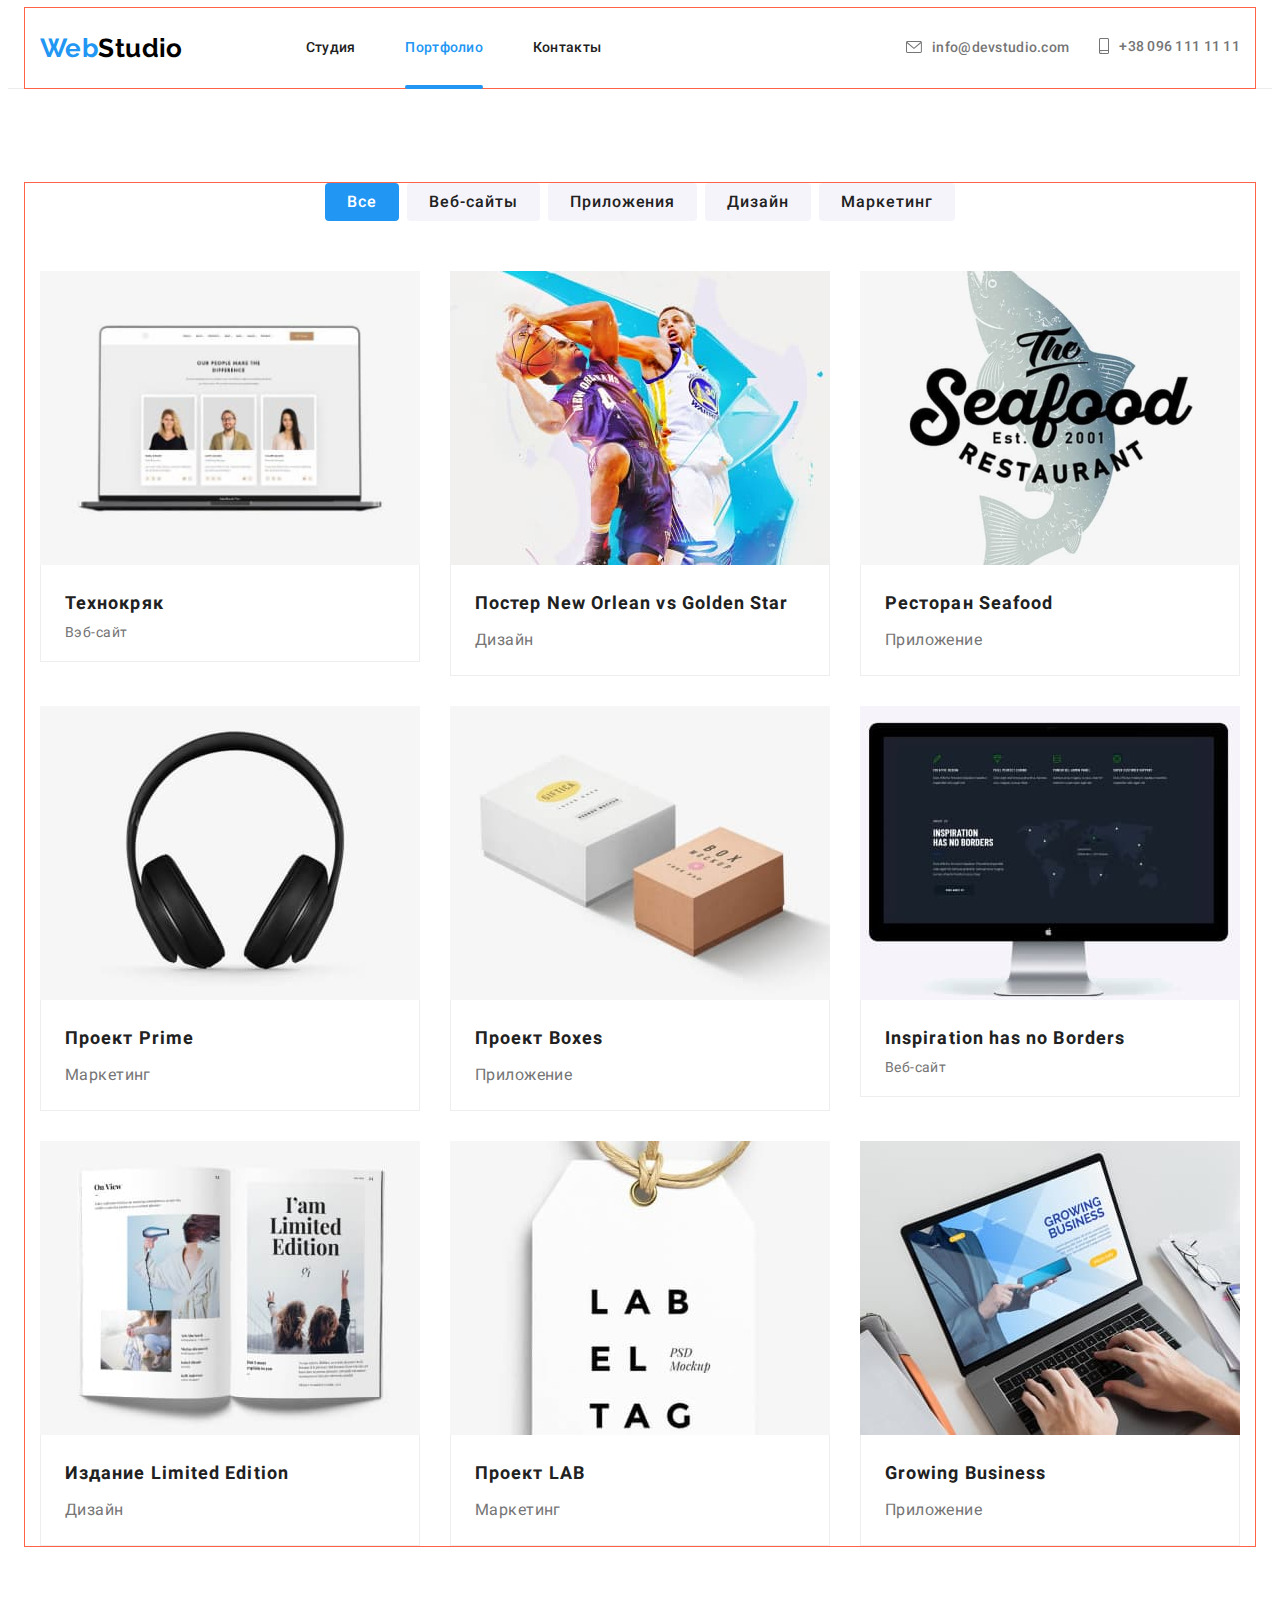
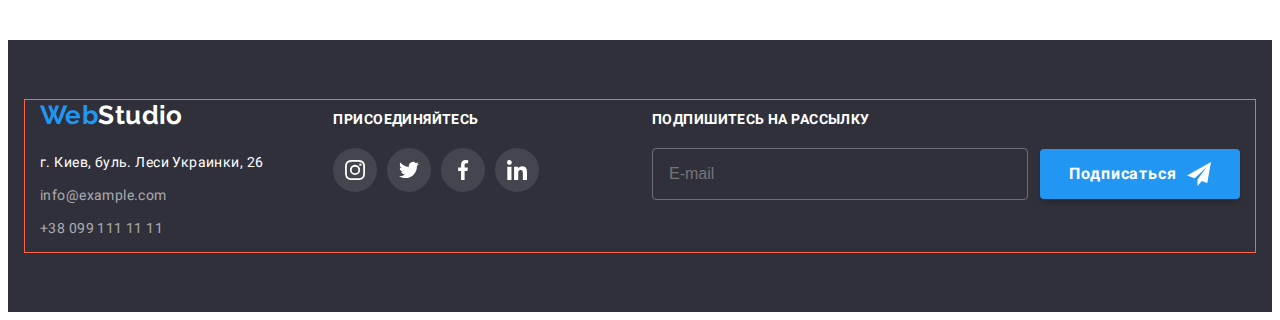
==== commit 1efcbfe4: "fixed all" ====
--- a/portfolio.html
+++ b/portfolio.html
@@ -127,8 +127,12 @@
               <a href="#" class="portfolio__card-link">
                 <div class="potfolio__image-thumb">
                   <img
-                    class="portfolio-img"
-                    src="./images/portfolio-img-1-1.jpg"
+                    srcset="
+                      ./images/portfolio-img-1-1.jpeg    1x,
+                      ./images/portfolio-img-1-1-@2.jpeg 2x
+                    "
+                    class="portfolio-img"
+                    src="./images/portfolio-img-1-1.jpeg"
                     alt="Веб-сайт Технокряк"
                   />
                   <div class="portfolio__thumb-overlay">
@@ -150,8 +154,12 @@
               <a href="#" class="portfolio__card-link">
                 <div class="potfolio__image-thumb">
                   <img
-                    class="portfolio-img"
-                    src="./images/portfolio-img-1-2.jpg"
+                    srcset="
+                      ./images/portfolio-img-1-2.jpeg    1x,
+                      ./images/portfolio-img-1-2-@2.jpeg 2x
+                    "
+                    class="portfolio-img"
+                    src="./images/portfolio-img-1-2.jpeg"
                     alt="Дизайн Постер Нью Орлеан против Голден Стар"
                   />
                   <div class="portfolio__thumb-overlay">
@@ -176,8 +184,12 @@
               <a href="#" class="portfolio__card-link">
                 <div class="potfolio__image-thumb">
                   <img
-                    class="portfolio-img"
-                    src="./images/portfolio-img-1-3.jpg"
+                    srcset="
+                      ./images/portfolio-img-1-3.jpeg    1x,
+                      ./images/portfolio-img-1-3-@2.jpeg 2x
+                    "
+                    class="portfolio-img"
+                    src="./images/portfolio-img-1-3.jpeg"
                     alt="Приложение Ресторан Сифуд"
                   />
                   <div class="portfolio__thumb-overlay">
@@ -200,8 +212,12 @@
               <a href="#" class="portfolio__card-link">
                 <div class="potfolio__image-thumb">
                   <img
-                    class="portfolio-img"
-                    src="./images/portfolio-img-2-1.jpg"
+                    srcset="
+                      ./images/portfolio-img-2-1.jpeg    1x,
+                      ./images/portfolio-img-2-1-@2.jpeg 2x
+                    "
+                    class="portfolio-img"
+                    src="./images/portfolio-img-2-1.jpeg"
                     alt="Маркетинг Проект Прайм"
                   />
                   <div class="portfolio__thumb-overlay">
@@ -224,8 +240,12 @@
               <a href="#" class="portfolio__card-link">
                 <div class="potfolio__image-thumb">
                   <img
-                    class="portfolio-img"
-                    src="./images/portfolio-img-2-2.jpg"
+                    srcset="
+                      ./images/portfolio-img-2-2.jpeg    1x,
+                      ./images/portfolio-img-2-2-@2.jpeg 2x
+                    "
+                    class="portfolio-img"
+                    src="./images/portfolio-img-2-2.jpeg"
                     alt="Приложение Проект Боксз"
                   />
                   <div class="portfolio__thumb-overlay">
@@ -248,8 +268,12 @@
               <a href="#" class="portfolio__card-link">
                 <div class="potfolio__image-thumb">
                   <img
-                    class="portfolio-img"
-                    src="./images/portfolio-img-2-3.jpg"
+                    srcset="
+                      ./images/portfolio-img-2-3.jpeg    1x,
+                      ./images/portfolio-img-2-3-@2.jpeg 2x
+                    "
+                    class="portfolio-img"
+                    src="./images/portfolio-img-2-3.jpeg"
                     alt="Веб-сайт Инспирейшн хэз ноу Бордерз"
                   />
                   <div class="portfolio__thumb-overlay">
@@ -274,8 +298,12 @@
               <a href="#" class="portfolio__card-link">
                 <div class="potfolio__image-thumb">
                   <img
-                    class="portfolio-img"
-                    src="./images/portfolio-img-3-1.jpg"
+                    srcset="
+                      ./images/portfolio-img-3-1.jpeg    1x,
+                      ./images/portfolio-img-3-1-@2.jpeg 2x
+                    "
+                    class="portfolio-img"
+                    src="./images/portfolio-img-3-1.jpeg"
                     alt="Дизайн Издание Лимитд Эдишн"
                   />
                   <div class="portfolio__thumb-overlay">
@@ -300,8 +328,12 @@
               <a href="#" class="portfolio__card-link">
                 <div class="potfolio__image-thumb">
                   <img
-                    class="portfolio-img"
-                    src="./images/portfolio-img-3-2.jpg"
+                    srcset="
+                      ./images/portfolio-img-3-2.jpeg    1x,
+                      ./images/portfolio-img-3-2-@2.jpeg 2x
+                    "
+                    class="portfolio-img"
+                    src="./images/portfolio-img-3-2.jpeg"
                     alt="Маркетинг Проект ЛЭБ"
                   />
                   <div class="portfolio__thumb-overlay">
@@ -324,8 +356,12 @@
               <a href="#" class="portfolio__card-link">
                 <div class="potfolio__image-thumb">
                   <img
-                    class="portfolio-img"
-                    src="./images/portfolio-img-3-3.jpg"
+                    srcset="
+                      ./images/portfolio-img-3-3.jpeg    1x,
+                      ./images/portfolio-img-3-3-@2.jpeg 2x
+                    "
+                    class="portfolio-img"
+                    src="./images/portfolio-img-3-3.jpeg"
                     alt="Приложение Гроуин Бизнес"
                   />
                   <div class="portfolio__thumb-overlay">
--- a/css/main.min.css
+++ b/css/main.min.css
@@ -2,5 +2,5 @@
     0px 2px 1px rgba(0, 0, 0, 0.2);--shadow-btn: 0px 4px 4px rgba(0, 0, 0, 0.15);--shadow-btn-filter: 0px 3px 1px rgba(0, 0, 0, 0.1), 0px 1px 2px rgba(0, 0, 0, 0.08),
     0px 2px 2px rgba(0, 0, 0, 0.12);--shadow-modal: 0px 1px 3px rgba(0, 0, 0, 0.12), 0px 1px 1px rgba(0, 0, 0, 0.14),
     0px 2px 1px rgba(0, 0, 0, 0.2);--shadow-menu-mobile: 0px 4px 8px rgba(0, 0, 0, 0.04), 0px 2px 4px rgba(0, 0, 0, 0.08),
-    0px 1px 3px rgba(0, 0, 0, 0.16);--timing-primary: cubic-bezier(0.4, 0, 0.2, 1);--width-card-768: 354px;--width-container-480: 480px;--width-container-768: 768px;--width-container-1200: 1200px;--width-page: 1600px;--width-form-modal-under-1200: 370px;--width-form-modal-1200: 448px}@font-face{font-family:'Raleway';src:url("../../fonts/Raleway-Bold.eot");src:local("вє"),url("../../fonts/Raleway-Bold.woff") format("woff"),url("../../fonts/Raleway-Bold.ttf") format("truetype"),url("../../fonts/Raleway-Bold.svg") format("svg");font-weight:700;font-style:normal}@font-face{font-family:'Roboto';src:url("../../fonts/Roboto-Regular.eot");src:local("вє"),url("../../fonts/Roboto-Regular.woff") format("woff"),url("../../fonts/Roboto-Regular.ttf") format("truetype"),url("../../font/Roboto-Regular.svg") format("svg");font-weight:normal;font-style:normal}@font-face{font-family:'Roboto';src:url("../../fonts/Roboto-Medium.eot");src:local("вє"),url("../../fonts/Roboto-Medium.woff") format("woff"),url("../../fonts/Roboto-Medium.ttf") format("truetype"),url("../../fonts/Roboto-Medium.svg") format("svg");font-weight:500;font-style:normal}@font-face{font-family:'Roboto';src:url("../../fonts/Roboto-Bold.eot");src:local("вє"),url("../../fonts/Roboto-Bold.woff") format("woff"),url("../../fonts/Roboto-Bold.ttf") format("truetype"),url("../../fonts/Roboto-Bold.svg") format("svg");font-weight:700;font-style:normal}@font-face{font-family:'Roboto';src:url("../../fonts/Roboto-Black.eot");src:local("вє"),url("../../fonts/Roboto-Black.woff") format("woff"),url("../../fonts/Roboto-Black.ttf") format("truetype"),url("../../fonts/Roboto-Black.svg") format("svg");font-weight:900;font-style:normal}body{font-family:var(--font-family-primary);background-color:var(--bg-page);color:var(--color-p);font-size:var(--font-size-primary);letter-spacing:var(--letter-spacing-primary);line-height:var(--line-height-primary)}.body-fixed{position:fixed;width:100%}h1,h2,h3,p,ul,li{margin:0}ul,li{list-style:none;text-decoration:none;padding:0}img{display:block;max-width:100%;height:auto}a{text-decoration:none;color:inherit}address{font-style:normal}button{padding:0;border:none;font:inherit;color:inherit;background-color:transparent;cursor:pointer}*:focus-visible{outline:none}.visually-hidden{position:absolute;width:1px;height:1px;margin:-1px;border:0;padding:0;white-space:nowrap;-webkit-clip-path:inset(100%);clip-path:inset(100%);clip:rect(0 0 0 0);overflow:hidden}.social__icon,.modal__close-icon,.clientage__icon{display:block;fill:currentColor}.social__cta,.sign-up__cta{display:block;text-transform:uppercase;margin-bottom:20px}.department__title,.staff__title,.clientage__title{font-weight:700;font-size:28px;line-height:1.17;color:var(--color-h-second);margin-bottom:30px}@media screen and (min-width: 1200px){.department__title,.staff__title,.clientage__title{font-size:36px;margin-bottom:50px}}.button{display:-webkit-box;display:-ms-flexbox;display:flex;-webkit-box-pack:center;-ms-flex-pack:center;justify-content:center;-webkit-box-align:center;-ms-flex-align:center;align-items:center;min-width:200px;height:50px;padding:0;font-weight:700;font-size:16px;line-height:1.875;letter-spacing:0.06em;color:var(--color-btn-submit-modal);-webkit-box-shadow:var(--shadow-btn);box-shadow:var(--shadow-btn);background-color:var(--color-accent);border:none;border-radius:var(--radius-board-primary);cursor:pointer;-webkit-transition:background-color var(--duration-primary) var(--timing-primary);transition:background-color var(--duration-primary) var(--timing-primary)}.button:hover,.button:focus{background-color:var(--bg-btn-hover)}.section{max-width:1600px;margin:0 auto;text-align:center;padding-top:var(--padding-section-under-1200);padding-bottom:var(--padding-section-under-1200)}@media screen and (min-width: 1200px){.section{padding-top:var(--padding-section-1200);padding-bottom:var(--padding-section-1200)}}.container{width:100%;padding-left:var(--padding-container);padding-right:var(--padding-container);margin-left:auto;margin-right:auto;outline:1px solid tomato}@media screen and (min-width: 480px){.container{max-width:var(--width-container-480)}}@media screen and (min-width: 768px){.container{max-width:var(--width-container-768)}}@media screen and (min-width: 1200px){.container{max-width:var(--width-container-1200)}}.social{color:var(--color-cta-footer)}.social__list,.social__item{display:-webkit-box;display:-ms-flexbox;display:flex;-webkit-box-pack:center;-ms-flex-pack:center;justify-content:center;-webkit-box-align:center;-ms-flex-align:center;align-items:center}.social__item:not(:last-child){margin-right:10px}.social__link{display:block;list-style:none;padding:0;margin:0;color:inherit;border:none;border-radius:50%;background-color:var(--bg-social-icon-footer);padding:12px;-webkit-transition:background-color var(--duration-primary) var(--timing-primary);transition:background-color var(--duration-primary) var(--timing-primary)}.social__link:hover,.social__link:focus{background-color:var(--color-accent)}.social__link--refill{color:var(--color-icon-social-staff);-webkit-transition:color var(--duration-primary) var(--timing-primary);transition:color var(--duration-primary) var(--timing-primary)}.social__link--refill:hover,.social__link--refill:focus{color:var(--color-icon-social-staff-hover)}.header{width:100%;max-width:1600px;margin-left:auto;margin-right:auto;background-color:var(--bg-header);border-bottom:1px solid var(--color-board-header)}@media screen and (max-width: 767px){.header{padding-top:16px;padding-bottom:16px}}@media screen and (max-width: 767px){.header__container{position:relative}}@media screen and (min-width: 768px){.header__container{display:-webkit-box;display:-ms-flexbox;display:flex;-webkit-box-pack:start;-ms-flex-pack:start;justify-content:start;-webkit-box-align:center;-ms-flex-align:center;align-items:center}}.menu__button{display:none;z-index:2}@media screen and (max-width: 767px){.menu__button{position:absolute;top:50%;right:0px;-webkit-transform:translateY(-50%);transform:translateY(-50%);padding:0;margin:0;border:none;display:-webkit-box;display:-ms-flexbox;display:flex;-webkit-box-pack:center;-ms-flex-pack:center;justify-content:center;-webkit-box-align:center;-ms-flex-align:center;align-items:center;width:40px;height:40px;background-color:transparent;border:none;color:var(--color-icon-menu-mobile);cursor:pointer}}.menu__button:hover,.menu__button:focus{color:var(--color-accent)}.menu__icon-close{display:block;width:19px;height:19px;opacity:0;fill:currentColor;-webkit-transition:opacity var(--duration-primary) var(--timing-primary);transition:opacity var(--duration-primary) var(--timing-primary)}.menu__button.is-open .menu__icon-close{opacity:1}.menu__icon-menu{display:block;width:24px;height:16px;opacity:1;fill:currentColor;-webkit-transition:opacity var(--duration-primary) var(--timing-primary);transition:opacity var(--duration-primary) var(--timing-primary)}.menu__button.is-open .menu__icon-menu{opacity:0}@media screen and (min-width: 768px){.menu__container{display:-webkit-box;display:-ms-flexbox;display:flex;-webkit-box-pack:start;-ms-flex-pack:start;justify-content:start;-webkit-box-align:center;-ms-flex-align:center;align-items:center;text-align:left;height:100%}}@media screen and (max-width: 767px){.menu__container{display:none}}@media screen and (max-width: 767px){.menu__container.is-open{position:fixed;top:0;left:0;width:calc(100vw);z-index:1;display:-webkit-box;display:-ms-flexbox;display:flex;-webkit-box-pack:start;-ms-flex-pack:start;justify-content:start;-webkit-box-align:start;-ms-flex-align:start;align-items:flex-start;-webkit-box-orient:vertical;-webkit-box-direction:normal;-ms-flex-direction:column;flex-direction:column;background-color:var(--bg-menu-mobile);-webkit-box-shadow:var(--shadow-menu-mobile);box-shadow:var(--shadow-menu-mobile);padding:var(--padding-menu-mobile)}}@media screen and (min-width: 768px){.menu__container.is-open{display:-webkit-box;display:-ms-flexbox;display:flex;-webkit-box-pack:start;-ms-flex-pack:start;justify-content:start;-webkit-box-align:center;-ms-flex-align:center;align-items:center;text-align:left}}.container__logo{margin-right:auto}@media screen and (max-width: 767px){.container__contact{margin-top:306px;margin-bottom:64px}}@media screen and (min-width: 768px){.container__contact{margin-left:84px}}@media screen and (min-width: 1200px){.container__contact{margin-left:305px}}.logo{display:block;font-family:var(--font-family-secondary);font-size:24px;font-weight:700;line-height:1.17;color:var(--color-logo-header);text-decoration:none}@media screen and (min-width: 1200px){.logo{font-size:26px;line-height:1.19}}.logo--accent{color:var(--color-accent)}.footer__logo{color:var(--color-logo-footer);margin-bottom:20px}@media screen and (min-width: 1200px){.footer__logo{font-size:26px;line-height:1.19}}@media screen and (min-width: 768px){.navigation__list{display:-webkit-box;display:-ms-flexbox;display:flex;-webkit-box-pack:start;-ms-flex-pack:start;justify-content:start;-webkit-box-align:center;-ms-flex-align:center;align-items:center}}@media screen and (max-width: 767px){.navigation__item+.navigation__item{margin-top:32px}}@media screen and (min-width: 768px){.navigation__item+.navigation__item{margin-left:var(--margin-menu-item)}}.navigation__link{text-decoration:none;font-weight:500;letter-spacing:0.02em;color:var(--color-menu-header);-webkit-transition:color var(--duration-primary) var(--timing-primary);transition:color var(--duration-primary) var(--timing-primary)}.navigation__link--current{color:var(--color-accent)}.navigation__link:hover,.navigation__link:focus{color:var(--color-accent)}@media screen and (max-width: 767px){.navigation__link{font-size:40px;line-height:1.175}}@media screen and (min-width: 768px){.navigation__link{position:relative;display:-webkit-box;display:-ms-flexbox;display:flex;-webkit-box-pack:start;-ms-flex-pack:start;justify-content:start;-webkit-box-align:center;-ms-flex-align:center;align-items:center;padding:32px 0}}@media screen and (min-width: 768px){.navigation__link--current::after{position:absolute;left:0;bottom:-1px;content:'';background-color:var(--color-accent);border-radius:2px;height:4px;width:100%}}@media screen and (max-width: 767px){.contact__list{display:-webkit-box;display:-ms-flexbox;display:flex;-webkit-box-pack:start;-ms-flex-pack:start;justify-content:start;-webkit-box-align:start;-ms-flex-align:start;align-items:flex-start;-webkit-box-orient:vertical;-webkit-box-direction:reverse;-ms-flex-direction:column-reverse;flex-direction:column-reverse}}@media screen and (min-width: 768px) and (max-width: 1199px){.contact__list{display:-webkit-box;display:-ms-flexbox;display:flex;-webkit-box-pack:start;-ms-flex-pack:start;justify-content:start;-webkit-box-align:start;-ms-flex-align:start;align-items:flex-start;-webkit-box-orient:vertical;-webkit-box-direction:normal;-ms-flex-direction:column;flex-direction:column}}@media screen and (min-width: 1200px){.contact__list{display:-webkit-box;display:-ms-flexbox;display:flex;-webkit-box-pack:start;-ms-flex-pack:start;justify-content:start;-webkit-box-align:center;-ms-flex-align:center;align-items:center;height:100%}}@media screen and (min-width: 768px) and (max-width: 1199px){.contact__item+.contact__item{margin-top:10px}}@media screen and (min-width: 1200px){.contact__item+.contact__item{margin-left:var(--margin-contact-item);height:100%}}@media screen and (max-width: 767px){.contact__item:nth-child(1){font-size:24px;line-height:1.167;color:var(--color-link-header)}}@media screen and (max-width: 767px){.contact__item:nth-child(2){color:var(--color-accent);margin-bottom:32px;font-size:34px;line-height:1.176}}.contact__link{font-weight:500;letter-spacing:0.02em;color:var(--color-link-header);text-decoration:none;-webkit-transition:color var(--duration-primary) var(--timing-primary);transition:color var(--duration-primary) var(--timing-primary)}.contact__link:hover,.contact__link:focus{color:var(--color-accent)}@media screen and (min-width: 768px){.contact__link{display:-webkit-inline-box;display:-ms-inline-flexbox;display:inline-flex;-webkit-box-pack:start;-ms-flex-pack:start;justify-content:start;-webkit-box-align:center;-ms-flex-align:center;align-items:center;font-size:14px;line-height:1.143}}@media screen and (min-width: 1200px){.contact__link{display:-webkit-inline-box;display:-ms-inline-flexbox;display:inline-flex;-webkit-box-pack:start;-ms-flex-pack:start;justify-content:start;-webkit-box-align:center;-ms-flex-align:center;align-items:center;height:100%;font-size:14px;line-height:1.143}}@media screen and (max-width: 767px){.contact__icon{display:none}}@media screen and (min-width: 768px){.contact__icon{display:block;fill:currentColor}}@media screen and (min-width: 768px){.contact__icon--prepend{margin-right:10px}}.social-string{display:none}@media screen and (max-width: 767px){.social-string{display:-webkit-box;display:-ms-flexbox;display:flex;-webkit-box-pack:start;-ms-flex-pack:start;justify-content:start;-webkit-box-align:center;-ms-flex-align:center;align-items:center;margin-left:-10px}}.social-string__item+.social-string__item{border-left:1px solid var(--color-board-input-modal)}.social-string__link{display:inline-block;text-decoration:none;padding:0 10px;background-color:transparent;font-weight:500;font-size:18px;line-height:1.222;letter-spacing:0.02em;color:var(--color-accent)}.hero__section{display:-webkit-box;display:-ms-flexbox;display:flex;-webkit-box-pack:start;-ms-flex-pack:start;justify-content:start;-webkit-box-align:center;-ms-flex-align:center;align-items:center;-webkit-box-orient:vertical;-webkit-box-direction:normal;-ms-flex-direction:column;flex-direction:column;height:auto;background-image:-webkit-gradient(linear, left top, left bottom, from(rgba(47,48,58,0.4)), to(rgba(47,48,58,0.4))),url("../images/hero-img.jpg");background-image:linear-gradient(rgba(47,48,58,0.4), rgba(47,48,58,0.4)),url("../images/hero-img.jpg");background-position:center;background-size:cover;background-color:var(--bg-hero);color:var(--color-title-hero);text-align:center;padding-top:var(--padding-hero-under-1200);padding-bottom:var(--padding-hero-under-1200)}@media screen and (min-width: 1200px){.hero__section{padding-top:var(--padding-hero-1200);padding-bottom:var(--padding-hero-1200)}}.hero__title{font-weight:900;font-size:26px;line-height:1.615;letter-spacing:0.06em;text-transform:uppercase;margin-bottom:30px}@media screen and (min-width: 1200px){.hero__title{font-size:44px;line-height:1.36}}.backdrop{position:fixed;top:0;left:0;width:100%;min-height:100%;background-color:var(--bg-backdrop);visibility:visible;-webkit-transition:visibility var(--duration-primary) var(--timing-primary);transition:visibility var(--duration-primary) var(--timing-primary)}.backdrop--is-hidden{visibility:hidden;pointer-events:none;-webkit-transition:visibility var(--duration-primary) var(--timing-primary);transition:visibility var(--duration-primary) var(--timing-primary)}.modal{position:relative;padding:var(--padding-modal);background-color:var(--bg-modal);border-radius:var(--radius-board-primary);-webkit-box-shadow:var(--shadow-modal);box-shadow:var(--shadow-modal)}.modal__close-btn{position:absolute;top:8px;right:8px;display:-webkit-box;display:-ms-flexbox;display:flex;-webkit-box-pack:center;-ms-flex-pack:center;justify-content:center;-webkit-box-align:center;-ms-flex-align:center;align-items:center;width:30px;height:30px;margin:0;padding:0;color:var(--color-btn-close);border:1px solid var(--color-board-btn-close);border-radius:50%;cursor:pointer;background-color:transparent;-webkit-transition:color var(--duration-primary) var(--timing-primary);transition:color var(--duration-primary) var(--timing-primary)}.modal__close-btn:hover,.modal__close-btn:focus{color:var(--color-accent)}.backdrop--is-hidden .modal{position:absolute;top:50%;left:50%;-webkit-transform:translate(-50%, -50%) scale(0.2);transform:translate(-50%, -50%) scale(0.2);opacity:0}.backdrop__modal{position:absolute;top:50%;left:50%;-webkit-transform:translate(-50%, -50%) scale(1);transform:translate(-50%, -50%) scale(1);opacity:1;-webkit-transition:opacity var(--duration-primary) var(--timing-primary),-webkit-transform var(--duration-primary) var(--timing-primary);transition:opacity var(--duration-primary) var(--timing-primary),-webkit-transform var(--duration-primary) var(--timing-primary);transition:opacity var(--duration-primary) var(--timing-primary),transform var(--duration-primary) var(--timing-primary);transition:opacity var(--duration-primary) var(--timing-primary),transform var(--duration-primary) var(--timing-primary),-webkit-transform var(--duration-primary) var(--timing-primary)}.form{display:-webkit-box;display:-ms-flexbox;display:flex;-webkit-box-pack:start;-ms-flex-pack:start;justify-content:start;-webkit-box-align:center;-ms-flex-align:center;align-items:center;-webkit-box-orient:vertical;-webkit-box-direction:normal;-ms-flex-direction:column;flex-direction:column;width:var(--width-form-modal-under-1200);text-align:left;padding:0;margin:0}@media screen and (max-width: 479px){.form{width:calc(100vw - 80px)}}@media screen and (min-width: 1200px){.form{width:var(--width-form-modal-1200)}}.form__title{font-weight:700;font-size:20px;line-height:1.5;text-align:center;color:var(--color-title-modal);margin-bottom:12px}@media screen and (min-width: 1200px){.form__title{line-height:1.17}}.form__field-group{width:100%;font-size:16px;line-height:1.125;margin-bottom:20px}.form__field{position:relative;width:100%;margin-bottom:10px}.form__field:focus-within>.form__icon{fill:var(--color-accent)}.form__label{display:block;font-size:12px;line-height:1.17;letter-spacing:0.01em;color:var(--color-label-modal);padding:0;margin-bottom:4px}.form__input{width:100%;min-height:40px;border:1px solid var(--color-board-input-modal);border-radius:var(--radius-board-primary);padding-left:42px;color:var(--color-text-modal);-webkit-transition:border var(--duration-primary) var(--timing-primary);transition:border var(--duration-primary) var(--timing-primary)}.form__input:focus-within{border:1px solid var(--color-board-input-modal-accent)}.form__icon{display:block;position:absolute;left:12px;top:50%;-webkit-transform:translateY(-50%);transform:translateY(-50%);fill:var(--color-icon-modal);-webkit-transition:fill var(--duration-primary) var(--timing-primary);transition:fill var(--duration-primary) var(--timing-primary)}.form__textarea{display:block;width:100%;min-height:120px;border:1px solid var(--color-board-input-modal);border-radius:var(--radius-board-primary);color:var(--color-text-modal);padding:12px 16px;margin:0;resize:none;-webkit-transition:border var(--duration-primary) var(--timing-primary);transition:border var(--duration-primary) var(--timing-primary)}.form__textarea:focus-within{border:1px solid var(--color-board-input-modal-accent)}.form__textarea::-webkit-input-placeholder{color:var(--color-placeholder-modal)}.form__textarea:-ms-input-placeholder{color:var(--color-placeholder-modal)}.form__textarea::-ms-input-placeholder{color:var(--color-placeholder-modal)}.form__textarea::placeholder{color:var(--color-placeholder-modal)}.form__checkbox-label{position:relative;display:-webkit-box;display:-ms-flexbox;display:flex;margin:0;padding:0;padding-left:24px;font-size:12px;line-height:1.25;letter-spacing:0.03em;color:var(--color-text-modal);margin-bottom:30px}@media screen and (max-width: 446px){.form__checkbox-label{font-size:10px;line-height:1.666}}@media screen and (max-width: 389px){.form__checkbox-label{font-size:9px;line-height:1.666}}@media screen and (min-width: 1200px){.form__checkbox-label{font-size:14px;line-height:1.071}}.form__checkbox-link{color:var(--color-accent);padding:0;margin:0}.form__custom-checkbox{position:absolute;top:50%;left:0;-webkit-transform:translateY(-50%);transform:translateY(-50%);display:block;z-index:-1}.form__icon-unchecked{opacity:1;-webkit-transition:opacity var(--duration-primary) var(--timing-primary);transition:opacity var(--duration-primary) var(--timing-primary)}.checkbox:checked+.form__custom-checkbox .form__icon-unchecked{opacity:0}.form__icon-checked{opacity:0;fill:var(--color-accent);-webkit-transition:opacity var(--duration-primary) var(--timing-primary);transition:opacity var(--duration-primary) var(--timing-primary)}.checkbox:checked+.form__custom-checkbox .form__icon-checked{opacity:1}@media screen and (min-width: 1200px){.achievement__section{padding-bottom:0}}@media screen and (min-width: 768px){.achievement__list{display:-webkit-box;display:-ms-flexbox;display:flex;-ms-flex-wrap:wrap;flex-wrap:wrap;margin-left:-30px;margin-top:-30px}}@media screen and (max-width: 479px){.achievement__item{width:100%}}@media screen and (min-width: 480px) and (max-width: 767px){.achievement__item+.achievement__item{margin-top:var(--gap-v)}}@media screen and (min-width: 480px) and (max-width: 767px){.achievement__item{width:450px}}@media screen and (min-width: 768px) and (max-width: 1199px){.achievement__item{-ms-flex-preferred-size:calc(100% / 2 - var(--gap-h));flex-basis:calc(100% / 2 - var(--gap-h));margin-left:var(--gap-v);margin-top:var(--gap-h)}}@media screen and (min-width: 1200px){.achievement__item{-ms-flex-preferred-size:calc(100% / 4 - var(--gap-h));flex-basis:calc(100% / 4 - var(--gap-h));margin-left:var(--gap-v);margin-top:var(--gap-h)}}.achievement__thumb{height:120px;display:-webkit-box;display:-ms-flexbox;display:flex;-webkit-box-pack:center;-ms-flex-pack:center;justify-content:center;-webkit-box-align:center;-ms-flex-align:center;align-items:center;background-color:var(--bg-achievement);margin-bottom:30px}.achievement__title{display:block;text-align:center;font-weight:700;font-size:14px;text-transform:uppercase;color:var(--color-h-second);margin-bottom:10px}@media screen and (min-width: 768px){.achievement__title{text-align:left}}.achievement__text{line-height:1.71;text-align:left}@media screen and (max-width: 1199px){.department{display:none}}.department__list{display:-webkit-box;display:-ms-flexbox;display:flex;-webkit-box-pack:justify;-ms-flex-pack:justify;justify-content:space-between;-webkit-box-align:stretch;-ms-flex-align:stretch;align-items:stretch}.department__item{position:relative}.department__subtitle{position:absolute;bottom:0;left:0;display:-webkit-box;display:-ms-flexbox;display:flex;-webkit-box-pack:center;-ms-flex-pack:center;justify-content:center;-webkit-box-align:center;-ms-flex-align:center;align-items:center;width:100%;height:70px;font-weight:700;font-size:14px;text-transform:uppercase;color:var(--color-department);background-color:var(--bg-department)}.staff{background-color:var(--bg-section-staff)}@media screen and (min-width: 768px){.staff__card-set{display:-webkit-box;display:-ms-flexbox;display:flex;-webkit-box-pack:center;-ms-flex-pack:center;justify-content:center;-webkit-box-align:center;-ms-flex-align:center;align-items:center;-ms-flex-wrap:wrap;flex-wrap:wrap;margin-left:-30px;margin-top:-30px}}.staff__card{border-radius:0px 0px 4px 4px;-webkit-box-shadow:var(--shadow-card-staff);box-shadow:var(--shadow-card-staff)}@media screen and (max-width: 479px){.staff__card{width:100%}}@media screen and (min-width: 480px) and (max-width: 767px){.staff__card{width:450px}}@media screen and (max-width: 767px){.staff__card+.staff__card{margin-top:var(--gap-v)}}@media screen and (min-width: 768px) and (max-width: 1199px){.staff__card{-ms-flex-preferred-size:calc(100% / 2 - var(--gap-v));flex-basis:calc(100% / 2 - var(--gap-v));margin-left:var(--gap-v);margin-top:var(--gap-h)}}@media screen and (min-width: 1200px){.staff__card{-ms-flex-preferred-size:calc(100% / 4 - var(--gap-v));flex-basis:calc(100% / 4 - var(--gap-v));margin-left:var(--gap-v);margin-top:var(--gap-h)}}.staff__img{width:100%;height:auto}.staff__description{background-color:var(--bg-card-staff);padding-top:30px;padding-bottom:24px}@media screen and (min-width: 1200px){.staff__description{padding-bottom:30px}}.staff__name{font-weight:500;font-size:16px;line-height:1.19;color:var(--color-h-third);margin-bottom:10px}.staff__position{font-size:16px;line-height:1.19;color:var(--color-p);background-color:var(--bg-card-staff);margin-bottom:16px}.clientage__list{display:-webkit-box;display:-ms-flexbox;display:flex;-webkit-box-pack:center;-ms-flex-pack:center;justify-content:center;-webkit-box-align:center;-ms-flex-align:center;align-items:center;-ms-flex-wrap:wrap;flex-wrap:wrap;margin-left:-30px;margin-top:-30px}.clientage__item{-ms-flex-preferred-size:calc(100% / 2 - 30px);flex-basis:calc(100% / 2 - 30px);margin-left:var(--gap-h);margin-top:var(--gap-v)}@media screen and (min-width: 768px){.clientage__item{-ms-flex-preferred-size:calc(100% / 3 - 30px);flex-basis:calc(100% / 3 - 30px);margin-left:var(--gap-h);margin-top:var(--gap-v)}}@media screen and (min-width: 1200px){.clientage__item{-ms-flex-preferred-size:calc(100% / 6 - 30px);flex-basis:calc(100% / 6 - 30px);margin-left:var(--gap-h);margin-top:var(--gap-v)}}.clientage__link{display:-webkit-box;display:-ms-flexbox;display:flex;-webkit-box-pack:center;-ms-flex-pack:center;justify-content:center;-webkit-box-align:center;-ms-flex-align:center;align-items:center;list-style:none;margin:0;width:100%;height:92px;color:var(--color-icon-client);background-color:var(--bg-client);border:1px solid var(--color-board-client);border-radius:var(--radius-board-primary);-webkit-transition:color var(--duration-primary) var(--timing-primary),border var(--duration-primary) var(--timing-primary);transition:color var(--duration-primary) var(--timing-primary),border var(--duration-primary) var(--timing-primary)}.clientage__link:hover,.clientage__link:focus{color:var(--color-accent);border:1px solid var(--color-accent)}.portfolio__filter-set{display:-webkit-box;display:-ms-flexbox;display:flex;-webkit-box-pack:center;-ms-flex-pack:center;justify-content:center}.portfolio__filter-set--append{margin-bottom:25px}@media screen and (max-width: 767px){.portfolio__filter-set{-webkit-box-pack:start;-ms-flex-pack:start;justify-content:start;-ms-flex-wrap:wrap;flex-wrap:wrap}}@media screen and (min-width: 768px){.portfolio__filter-set--append{margin-bottom:30px}}@media screen and (min-width: 768px){.portfolio__filter-set--append{margin-bottom:50px}}.portfolio__filter:not(:last-child){margin-right:8px}@media screen and (max-width: 767px){.portfolio__filter{margin-bottom:15px}}.portfolio__button{background-color:var(--bg-btn-secondary);color:var(--color-btn-secondary);border:none;border-radius:4px;font-family:inherit;font-weight:500;font-size:16px;line-height:1.63;letter-spacing:0.06em;cursor:pointer;padding:6px 22px;-webkit-box-shadow:none;box-shadow:none;-webkit-transition:color var(--duration-primary) var(--timing-primary),background-color var(--duration-primary) var(--timing-primary),-webkit-box-shadow var(--duration-primary) var(--timing-primary);transition:color var(--duration-primary) var(--timing-primary),background-color var(--duration-primary) var(--timing-primary),-webkit-box-shadow var(--duration-primary) var(--timing-primary);transition:color var(--duration-primary) var(--timing-primary),background-color var(--duration-primary) var(--timing-primary),box-shadow var(--duration-primary) var(--timing-primary);transition:color var(--duration-primary) var(--timing-primary),background-color var(--duration-primary) var(--timing-primary),box-shadow var(--duration-primary) var(--timing-primary),-webkit-box-shadow var(--duration-primary) var(--timing-primary)}.portfolio__button--accent{background-color:var(--bg-btn-primary);color:var(--color-btn-primary)}.portfolio__button:hover,.portfolio__button:focus{background-color:var(--bg-btn-primary);color:var(--color-btn-primary);-webkit-box-shadow:var(--shadow-btn-filter);box-shadow:var(--shadow-btn-filter)}.portfolio__card-set{display:-webkit-box;display:-ms-flexbox;display:flex;-ms-flex-wrap:wrap;flex-wrap:wrap;margin-left:-30px;margin-top:-30px;text-align:left}.portfolio__card{margin-left:var(--gap-h);margin-top:var(--gap-v);-ms-flex-preferred-size:calc(100vw - 30px);flex-basis:calc(100vw - 30px)}@media screen and (min-width: 480px){.portfolio__card{-ms-flex-preferred-size:var(--width-container-480)-30px;flex-basis:var(--width-container-480)-30px}}@media screen and (min-width: 768px){.portfolio__card{-ms-flex-preferred-size:calc(100% / 2 - 30px);flex-basis:calc(100% / 2 - 30px)}}@media screen and (min-width: 1200px){.portfolio__card{-ms-flex-preferred-size:calc(100% / 3 - 30px);flex-basis:calc(100% / 3 - 30px)}}.portfolio__card-link{display:block;text-decoration:none;color:inherit;-webkit-transition:-webkit-box-shadow var(--duration-primary) var(--timing-primary);transition:-webkit-box-shadow var(--duration-primary) var(--timing-primary);transition:box-shadow var(--duration-primary) var(--timing-primary);transition:box-shadow var(--duration-primary) var(--timing-primary), -webkit-box-shadow var(--duration-primary) var(--timing-primary)}.portfolio__card-link:hover,.portfolio__card-link:focus{-webkit-box-shadow:1px 4px 6px 0px rgba(0,0,0,0.16),0px 4px 4px 0px rgba(0,0,0,0.06),0px 1px 1px 0px rgba(0,0,0,0.12);box-shadow:1px 4px 6px 0px rgba(0,0,0,0.16),0px 4px 4px 0px rgba(0,0,0,0.06),0px 1px 1px 0px rgba(0,0,0,0.12)}.potfolio__image-thumb{position:relative;overflow:hidden}.portfolio-img{width:100%}.portfolio__thumb-overlay{position:absolute;bottom:0;left:0;display:-webkit-box;display:-ms-flexbox;display:flex;-webkit-box-align:center;-ms-flex-align:center;align-items:center;width:100%;height:100%;color:var(--color-overlay-card-portfolio);background-color:var(--bg-overlay-card-portfolio);-webkit-transform:translatey(100%);transform:translatey(100%);-webkit-transition:-webkit-transform var(--duration-primary) var(--timing-primary);transition:-webkit-transform var(--duration-primary) var(--timing-primary);transition:transform var(--duration-primary) var(--timing-primary);transition:transform var(--duration-primary) var(--timing-primary), -webkit-transform var(--duration-primary) var(--timing-primary)}.portfolio__card-link:hover .portfolio__thumb-overlay,.portfolio__card-link:focus .portfolio__thumb-overlay{-webkit-transform:translatey(0);transform:translatey(0)}.portfolio__text-overlay{font-size:18px;line-height:1.555;padding:0 24px}.portfolio__card-area{border:1px solid var(--color-board-card);border-top:none;padding:20px 24px}.portfolio__card-title{font-weight:700;font-size:18px;line-height:2;letter-spacing:0.06em;color:var(--color-h-second);margin-bottom:4px}.portfolio__card-text{display:block;font-size:16px;line-height:1.88}.footer{width:100%;max-width:1600px;margin-left:auto;margin-right:auto;background-color:var(--bg-footer);padding-top:60px;padding-bottom:60px}.footer__container{text-align:center}@media screen and (min-width: 1200px){.footer__container{display:-webkit-box;display:-ms-flexbox;display:flex;-webkit-box-pack:start;-ms-flex-pack:start;justify-content:start;-webkit-box-align:baseline;-ms-flex-align:baseline;align-items:baseline;text-align:left}}@media screen and (min-width: 768px) and (max-width: 1199px){.container_align{display:-webkit-box;display:-ms-flexbox;display:flex;-webkit-box-pack:center;-ms-flex-pack:center;justify-content:center;-webkit-box-align:baseline;-ms-flex-align:baseline;align-items:baseline;margin-bottom:60px}}@media screen and (min-width: 768px) and (min-width: 1200px){.container_align{display:-webkit-box;display:-ms-flexbox;display:flex;-webkit-box-pack:center;-ms-flex-pack:center;justify-content:center;-webkit-box-align:baseline;-ms-flex-align:baseline;align-items:baseline}}@media screen and (max-width: 767px){.container__info{margin-bottom:60px}}@media screen and (min-width: 768px) and (max-width: 1199px){.container__info{width:354px;margin-bottom:0;max-width:var(--width-card-768);margin-right:var(--gap-v)}}@media screen and (min-width: 1200px){.container__info{margin-right:70px}}.container__social{margin-bottom:60px}@media screen and (min-width: 768px) and (max-width: 1190px){.container__social{width:354px;margin-bottom:0;max-width:var(--width-card-768);margin-right:var(--gap-v)}}@media screen and (min-width: 1200px){.container__sign-up{margin-left:auto}}.address__list{display:block;font-style:normal;margin:0}.address__postaddress{line-height:1.71;color:var(--color-addredd-footer);margin-bottom:9px}.address__email{display:block;text-decoration:none;color:var(--color-contact-footer);line-height:1.71;margin-bottom:9px;-webkit-transition:color var(--duration-primary) var(--timing-primary);transition:color var(--duration-primary) var(--timing-primary)}.address__email:hover,.address__email:focus{color:var(--color-accent)}.address__tel{text-decoration:none;color:var(--color-contact-footer);line-height:1.71;-webkit-transition:color var(--duration-primary) var(--timing-primary);transition:color var(--duration-primary) var(--timing-primary)}.address__tel:hover,.address__tel:focus{color:var(--color-accent)}.sign-up{color:var(--color-cta-footer)}@media screen and (max-width: 1199px){.sign-up__form{display:-webkit-box;display:-ms-flexbox;display:flex;-webkit-box-pack:start;-ms-flex-pack:start;justify-content:start;-webkit-box-align:center;-ms-flex-align:center;align-items:center;-webkit-box-orient:vertical;-webkit-box-direction:normal;-ms-flex-direction:column;flex-direction:column}}@media screen and (min-width: 1200px){.sign-up__form{display:-webkit-box;display:-ms-flexbox;display:flex;-webkit-box-pack:start;-ms-flex-pack:start;justify-content:start;-webkit-box-align:center;-ms-flex-align:center;align-items:center}}.sign-up__input{display:-webkit-box;display:-ms-flexbox;display:flex;-webkit-box-pack:start;-ms-flex-pack:start;justify-content:start;-webkit-box-align:center;-ms-flex-align:center;align-items:center;width:450px;height:50px;padding:0;padding-left:16px;font-size:16px;line-height:1.25;color:var(--color-input-footer);background-color:transparent;border:1px solid var(--color-board-input-footer);border-radius:var(--radius-board-primary)}@media screen and (max-width: 479px){.sign-up__input{width:100%}}@media screen and (max-width: 1199px){.sign-up__input{margin-bottom:20px}}@media screen and (min-width: 1200px){.sign-up__input{width:358px;margin-right:12px}}.sign-up__icon{display:inline-block;fill:var(--color-btn-submit-modal)}.sign-up__icon--append{margin-left:10px}
+    0px 1px 3px rgba(0, 0, 0, 0.16);--timing-primary: cubic-bezier(0.4, 0, 0.2, 1);--width-card-768: 354px;--width-container-480: 480px;--width-container-768: 768px;--width-container-1200: 1200px;--width-page: 1600px;--width-form-modal-under-1200: 370px;--width-form-modal-1200: 448px}@font-face{font-family:'Raleway';src:url("../../fonts/Raleway-Bold.eot");src:local("вє"),url("../../fonts/Raleway-Bold.woff") format("woff"),url("../../fonts/Raleway-Bold.ttf") format("truetype"),url("../../fonts/Raleway-Bold.svg") format("svg");font-weight:700;font-style:normal}@font-face{font-family:'Roboto';src:url("../../fonts/Roboto-Regular.eot");src:local("вє"),url("../../fonts/Roboto-Regular.woff") format("woff"),url("../../fonts/Roboto-Regular.ttf") format("truetype"),url("../../font/Roboto-Regular.svg") format("svg");font-weight:normal;font-style:normal}@font-face{font-family:'Roboto';src:url("../../fonts/Roboto-Medium.eot");src:local("вє"),url("../../fonts/Roboto-Medium.woff") format("woff"),url("../../fonts/Roboto-Medium.ttf") format("truetype"),url("../../fonts/Roboto-Medium.svg") format("svg");font-weight:500;font-style:normal}@font-face{font-family:'Roboto';src:url("../../fonts/Roboto-Bold.eot");src:local("вє"),url("../../fonts/Roboto-Bold.woff") format("woff"),url("../../fonts/Roboto-Bold.ttf") format("truetype"),url("../../fonts/Roboto-Bold.svg") format("svg");font-weight:700;font-style:normal}@font-face{font-family:'Roboto';src:url("../../fonts/Roboto-Black.eot");src:local("вє"),url("../../fonts/Roboto-Black.woff") format("woff"),url("../../fonts/Roboto-Black.ttf") format("truetype"),url("../../fonts/Roboto-Black.svg") format("svg");font-weight:900;font-style:normal}body{font-family:var(--font-family-primary);background-color:var(--bg-page);color:var(--color-p);font-size:var(--font-size-primary);letter-spacing:var(--letter-spacing-primary);line-height:var(--line-height-primary)}.body-fixed{position:fixed;width:100%}h1,h2,h3,p,ul,li{margin:0}ul,li{list-style:none;text-decoration:none;padding:0}img{display:block;max-width:100%;height:auto}a{text-decoration:none;color:inherit}address{font-style:normal}button{padding:0;border:none;font:inherit;color:inherit;background-color:transparent;cursor:pointer}*:focus-visible{outline:none}.visually-hidden{position:absolute;width:1px;height:1px;margin:-1px;border:0;padding:0;white-space:nowrap;-webkit-clip-path:inset(100%);clip-path:inset(100%);clip:rect(0 0 0 0);overflow:hidden}.social__icon,.modal__close-icon,.clientage__icon{display:block;fill:currentColor}.social__cta,.sign-up__cta{display:block;text-transform:uppercase;margin-bottom:20px}.department__title,.staff__title,.clientage__title{font-weight:700;font-size:28px;line-height:1.17;color:var(--color-h-second);margin-bottom:30px}@media screen and (min-width: 1200px){.department__title,.staff__title,.clientage__title{font-size:36px;margin-bottom:50px}}.button{display:-webkit-box;display:-ms-flexbox;display:flex;-webkit-box-pack:center;-ms-flex-pack:center;justify-content:center;-webkit-box-align:center;-ms-flex-align:center;align-items:center;min-width:200px;height:50px;padding:0;font-weight:700;font-size:16px;line-height:1.875;letter-spacing:0.06em;color:var(--color-btn-submit-modal);-webkit-box-shadow:var(--shadow-btn);box-shadow:var(--shadow-btn);background-color:var(--color-accent);border:none;border-radius:var(--radius-board-primary);cursor:pointer;-webkit-transition:background-color var(--duration-primary) var(--timing-primary);transition:background-color var(--duration-primary) var(--timing-primary)}.button:hover,.button:focus{background-color:var(--bg-btn-hover)}.section{max-width:1600px;margin:0 auto;text-align:center;padding-top:var(--padding-section-under-1200);padding-bottom:var(--padding-section-under-1200)}@media screen and (min-width: 1200px){.section{padding-top:var(--padding-section-1200);padding-bottom:var(--padding-section-1200)}}.container{width:100%;padding-left:var(--padding-container);padding-right:var(--padding-container);margin-left:auto;margin-right:auto;outline:1px solid tomato}@media screen and (min-width: 480px){.container{max-width:var(--width-container-480)}}@media screen and (min-width: 768px){.container{max-width:var(--width-container-768)}}@media screen and (min-width: 1200px){.container{max-width:var(--width-container-1200)}}.social{color:var(--color-cta-footer)}.social__list,.social__item{display:-webkit-box;display:-ms-flexbox;display:flex;-webkit-box-pack:center;-ms-flex-pack:center;justify-content:center;-webkit-box-align:center;-ms-flex-align:center;align-items:center}.social__item:not(:last-child){margin-right:10px}.social__link{display:block;list-style:none;padding:0;margin:0;color:inherit;border:none;border-radius:50%;background-color:var(--bg-social-icon-footer);padding:12px;-webkit-transition:background-color var(--duration-primary) var(--timing-primary);transition:background-color var(--duration-primary) var(--timing-primary)}.social__link:hover,.social__link:focus{background-color:var(--color-accent)}.social__link--refill{color:var(--color-icon-social-staff);-webkit-transition:color var(--duration-primary) var(--timing-primary);transition:color var(--duration-primary) var(--timing-primary)}.social__link--refill:hover,.social__link--refill:focus{color:var(--color-icon-social-staff-hover)}.header{width:100%;max-width:1600px;margin-left:auto;margin-right:auto;background-color:var(--bg-header);border-bottom:1px solid var(--color-board-header)}@media screen and (max-width: 767px){.header{padding-top:16px;padding-bottom:16px}}@media screen and (max-width: 767px){.header__container{position:relative}}@media screen and (min-width: 768px){.header__container{display:-webkit-box;display:-ms-flexbox;display:flex;-webkit-box-pack:start;-ms-flex-pack:start;justify-content:start;-webkit-box-align:center;-ms-flex-align:center;align-items:center}}.menu__button{display:none;z-index:2}@media screen and (max-width: 767px){.menu__button{position:absolute;top:50%;right:0px;-webkit-transform:translateY(-50%);transform:translateY(-50%);padding:0;margin:0;border:none;display:-webkit-box;display:-ms-flexbox;display:flex;-webkit-box-pack:center;-ms-flex-pack:center;justify-content:center;-webkit-box-align:center;-ms-flex-align:center;align-items:center;width:40px;height:40px;background-color:transparent;border:none;color:var(--color-icon-menu-mobile);cursor:pointer}}.menu__button:hover,.menu__button:focus{color:var(--color-accent)}.menu__icon-close{display:block;width:19px;height:19px;opacity:0;fill:currentColor;-webkit-transition:opacity var(--duration-primary) var(--timing-primary);transition:opacity var(--duration-primary) var(--timing-primary)}.menu__button.is-open .menu__icon-close{opacity:1}.menu__icon-menu{display:block;width:24px;height:16px;opacity:1;fill:currentColor;-webkit-transition:opacity var(--duration-primary) var(--timing-primary);transition:opacity var(--duration-primary) var(--timing-primary)}.menu__button.is-open .menu__icon-menu{opacity:0}@media screen and (min-width: 768px){.menu__container{display:-webkit-box;display:-ms-flexbox;display:flex;-webkit-box-pack:start;-ms-flex-pack:start;justify-content:start;-webkit-box-align:center;-ms-flex-align:center;align-items:center;text-align:left;height:100%}}@media screen and (max-width: 767px){.menu__container{display:none}}@media screen and (max-width: 767px){.menu__container.is-open{position:fixed;top:0;left:0;width:calc(100vw);z-index:1;display:-webkit-box;display:-ms-flexbox;display:flex;-webkit-box-pack:start;-ms-flex-pack:start;justify-content:start;-webkit-box-align:start;-ms-flex-align:start;align-items:flex-start;-webkit-box-orient:vertical;-webkit-box-direction:normal;-ms-flex-direction:column;flex-direction:column;background-color:var(--bg-menu-mobile);-webkit-box-shadow:var(--shadow-menu-mobile);box-shadow:var(--shadow-menu-mobile);padding:var(--padding-menu-mobile)}}@media screen and (min-width: 768px){.menu__container.is-open{display:-webkit-box;display:-ms-flexbox;display:flex;-webkit-box-pack:start;-ms-flex-pack:start;justify-content:start;-webkit-box-align:center;-ms-flex-align:center;align-items:center;text-align:left}}.container__logo{margin-right:auto}@media screen and (max-width: 767px){.container__contact{margin-top:306px;margin-bottom:64px}}@media screen and (min-width: 768px){.container__contact{margin-left:84px}}@media screen and (min-width: 1200px){.container__contact{margin-left:305px}}.logo{display:block;font-family:var(--font-family-secondary);font-size:24px;font-weight:700;line-height:1.17;color:var(--color-logo-header);text-decoration:none}@media screen and (min-width: 1200px){.logo{font-size:26px;line-height:1.19}}.logo--accent{color:var(--color-accent)}.footer__logo{color:var(--color-logo-footer);margin-bottom:20px}@media screen and (min-width: 1200px){.footer__logo{font-size:26px;line-height:1.19}}@media screen and (min-width: 768px){.navigation__list{display:-webkit-box;display:-ms-flexbox;display:flex;-webkit-box-pack:start;-ms-flex-pack:start;justify-content:start;-webkit-box-align:center;-ms-flex-align:center;align-items:center}}@media screen and (max-width: 767px){.navigation__item+.navigation__item{margin-top:32px}}@media screen and (min-width: 768px){.navigation__item+.navigation__item{margin-left:var(--margin-menu-item)}}.navigation__link{text-decoration:none;font-weight:500;letter-spacing:0.02em;color:var(--color-menu-header);-webkit-transition:color var(--duration-primary) var(--timing-primary);transition:color var(--duration-primary) var(--timing-primary)}.navigation__link--current{color:var(--color-accent)}.navigation__link:hover,.navigation__link:focus{color:var(--color-accent)}@media screen and (max-width: 767px){.navigation__link{font-size:40px;line-height:1.175}}@media screen and (min-width: 768px){.navigation__link{position:relative;display:-webkit-box;display:-ms-flexbox;display:flex;-webkit-box-pack:start;-ms-flex-pack:start;justify-content:start;-webkit-box-align:center;-ms-flex-align:center;align-items:center;padding:32px 0}}@media screen and (min-width: 768px){.navigation__link--current::after{position:absolute;left:0;bottom:-1px;content:'';background-color:var(--color-accent);border-radius:2px;height:4px;width:100%}}@media screen and (max-width: 767px){.contact__list{display:-webkit-box;display:-ms-flexbox;display:flex;-webkit-box-pack:start;-ms-flex-pack:start;justify-content:start;-webkit-box-align:start;-ms-flex-align:start;align-items:flex-start;-webkit-box-orient:vertical;-webkit-box-direction:reverse;-ms-flex-direction:column-reverse;flex-direction:column-reverse}}@media screen and (min-width: 768px) and (max-width: 1199px){.contact__list{display:-webkit-box;display:-ms-flexbox;display:flex;-webkit-box-pack:start;-ms-flex-pack:start;justify-content:start;-webkit-box-align:start;-ms-flex-align:start;align-items:flex-start;-webkit-box-orient:vertical;-webkit-box-direction:normal;-ms-flex-direction:column;flex-direction:column}}@media screen and (min-width: 1200px){.contact__list{display:-webkit-box;display:-ms-flexbox;display:flex;-webkit-box-pack:start;-ms-flex-pack:start;justify-content:start;-webkit-box-align:center;-ms-flex-align:center;align-items:center;height:100%}}@media screen and (min-width: 768px) and (max-width: 1199px){.contact__item+.contact__item{margin-top:10px}}@media screen and (min-width: 1200px){.contact__item+.contact__item{margin-left:var(--margin-contact-item);height:100%}}@media screen and (max-width: 767px){.contact__item:nth-child(1){font-size:24px;line-height:1.167;color:var(--color-link-header)}}@media screen and (max-width: 767px){.contact__item:nth-child(2){color:var(--color-accent);margin-bottom:32px;font-size:34px;line-height:1.176}}.contact__link{font-weight:500;letter-spacing:0.02em;color:var(--color-link-header);text-decoration:none;-webkit-transition:color var(--duration-primary) var(--timing-primary);transition:color var(--duration-primary) var(--timing-primary)}.contact__link:hover,.contact__link:focus{color:var(--color-accent)}@media screen and (min-width: 768px){.contact__link{display:-webkit-inline-box;display:-ms-inline-flexbox;display:inline-flex;-webkit-box-pack:start;-ms-flex-pack:start;justify-content:start;-webkit-box-align:center;-ms-flex-align:center;align-items:center;font-size:14px;line-height:1.143}}@media screen and (min-width: 1200px){.contact__link{display:-webkit-inline-box;display:-ms-inline-flexbox;display:inline-flex;-webkit-box-pack:start;-ms-flex-pack:start;justify-content:start;-webkit-box-align:center;-ms-flex-align:center;align-items:center;height:100%;font-size:14px;line-height:1.143}}@media screen and (max-width: 767px){.contact__icon{display:none}}@media screen and (min-width: 768px){.contact__icon{display:block;fill:currentColor}}@media screen and (min-width: 768px){.contact__icon--prepend{margin-right:10px}}.social-string{display:none}@media screen and (max-width: 767px){.social-string{display:-webkit-box;display:-ms-flexbox;display:flex;-webkit-box-pack:start;-ms-flex-pack:start;justify-content:start;-webkit-box-align:center;-ms-flex-align:center;align-items:center;margin-left:-10px}}.social-string__item+.social-string__item{border-left:1px solid var(--color-board-input-modal)}.social-string__link{display:inline-block;text-decoration:none;padding:0 10px;background-color:transparent;font-weight:500;font-size:18px;line-height:1.222;letter-spacing:0.02em;color:var(--color-accent)}.hero__section{max-width:1600px;height:400px;background-position:center;background-size:cover;background-color:var(--bg-hero);color:var(--color-title-hero);text-align:center;padding-top:var(--padding-hero-under-1200);padding-bottom:var(--padding-hero-under-1200)}@media screen and (max-width: 479px){.hero__section{max-width:480px;background-image:-webkit-gradient(linear, left top, left bottom, from(rgba(47,48,58,0.4)), to(rgba(47,48,58,0.4))),url("../images/hero-480.jpeg");background-image:linear-gradient(rgba(47,48,58,0.4), rgba(47,48,58,0.4)),url("../images/hero-480.jpeg")}}@media screen and (max-width: 479px) and (min-device-pixel-ratio: 2), screen and (max-width: 479px) and (-webkit-min-device-pixel-ratio: 2), screen and (max-width: 479px) and (min-resolution: 192dpi), screen and (max-width: 479px) and (min-resolution: 2dppx){.hero__section{background-image:-webkit-gradient(linear, left top, left bottom, from(rgba(47,48,58,0.4)), to(rgba(47,48,58,0.4))),url("../images/hero-960.jpeg");background-image:linear-gradient(rgba(47,48,58,0.4), rgba(47,48,58,0.4)),url("../images/hero-960.jpeg")}}@media screen and (min-width: 480px) and (max-width: 767px){.hero__section{max-width:768px;background-image:-webkit-gradient(linear, left top, left bottom, from(rgba(47,48,58,0.4)), to(rgba(47,48,58,0.4))),url("../images/hero-768.jpeg");background-image:linear-gradient(rgba(47,48,58,0.4), rgba(47,48,58,0.4)),url("../images/hero-768.jpeg")}}@media screen and (min-width: 480px) and (max-width: 767px) and (min-device-pixel-ratio: 2), screen and (min-width: 480px) and (max-width: 767px) and (-webkit-min-device-pixel-ratio: 2), screen and (min-width: 480px) and (max-width: 767px) and (min-resolution: 192dpi), screen and (min-width: 480px) and (max-width: 767px) and (min-resolution: 2dppx){.hero__section{background-image:-webkit-gradient(linear, left top, left bottom, from(rgba(47,48,58,0.4)), to(rgba(47,48,58,0.4))),url("../images/hero-1536.jpeg");background-image:linear-gradient(rgba(47,48,58,0.4), rgba(47,48,58,0.4)),url("../images/hero-1536.jpeg")}}@media screen and (min-width: 768px){.hero__section{max-width:1600px;background-image:-webkit-gradient(linear, left top, left bottom, from(rgba(47,48,58,0.4)), to(rgba(47,48,58,0.4))),url("../images/hero-1600.jpeg");background-image:linear-gradient(rgba(47,48,58,0.4), rgba(47,48,58,0.4)),url("../images/hero-1600.jpeg")}}@media screen and (min-width: 768px) and (min-device-pixel-ratio: 2), screen and (min-width: 768px) and (-webkit-min-device-pixel-ratio: 2), screen and (min-width: 768px) and (min-resolution: 192dpi), screen and (min-width: 768px) and (min-resolution: 2dppx){.hero__section{background-image:-webkit-gradient(linear, left top, left bottom, from(rgba(47,48,58,0.4)), to(rgba(47,48,58,0.4))),url("../images/hero-3200.jpeg");background-image:linear-gradient(rgba(47,48,58,0.4), rgba(47,48,58,0.4)),url("../images/hero-3200.jpeg")}}@media screen and (min-width: 1200px){.hero__section{padding-top:var(--padding-hero-1200);padding-bottom:var(--padding-hero-1200);height:600px}}.hero__container{display:-webkit-box;display:-ms-flexbox;display:flex;-webkit-box-pack:start;-ms-flex-pack:start;justify-content:start;-webkit-box-align:center;-ms-flex-align:center;align-items:center;-webkit-box-orient:vertical;-webkit-box-direction:normal;-ms-flex-direction:column;flex-direction:column}.hero__title{font-weight:900;font-size:26px;line-height:1.615;letter-spacing:0.06em;text-transform:uppercase;margin-bottom:30px}@media screen and (min-width: 1200px){.hero__title{font-size:44px;line-height:1.36}}.backdrop{position:fixed;top:0;left:0;width:100%;min-height:100%;background-color:var(--bg-backdrop);visibility:visible;-webkit-transition:visibility var(--duration-primary) var(--timing-primary);transition:visibility var(--duration-primary) var(--timing-primary)}.backdrop--is-hidden{visibility:hidden;pointer-events:none;-webkit-transition:visibility var(--duration-primary) var(--timing-primary);transition:visibility var(--duration-primary) var(--timing-primary)}.modal{position:relative;padding:var(--padding-modal);background-color:var(--bg-modal);border-radius:var(--radius-board-primary);-webkit-box-shadow:var(--shadow-modal);box-shadow:var(--shadow-modal)}.modal__close-btn{position:absolute;top:8px;right:8px;display:-webkit-box;display:-ms-flexbox;display:flex;-webkit-box-pack:center;-ms-flex-pack:center;justify-content:center;-webkit-box-align:center;-ms-flex-align:center;align-items:center;width:30px;height:30px;margin:0;padding:0;color:var(--color-btn-close);border:1px solid var(--color-board-btn-close);border-radius:50%;cursor:pointer;background-color:transparent;-webkit-transition:color var(--duration-primary) var(--timing-primary);transition:color var(--duration-primary) var(--timing-primary)}.modal__close-btn:hover,.modal__close-btn:focus{color:var(--color-accent)}.backdrop--is-hidden .modal{position:absolute;top:50%;left:50%;-webkit-transform:translate(-50%, -50%) scale(0.2);transform:translate(-50%, -50%) scale(0.2);opacity:0}.backdrop__modal{position:absolute;top:50%;left:50%;-webkit-transform:translate(-50%, -50%) scale(1);transform:translate(-50%, -50%) scale(1);opacity:1;-webkit-transition:opacity var(--duration-primary) var(--timing-primary),-webkit-transform var(--duration-primary) var(--timing-primary);transition:opacity var(--duration-primary) var(--timing-primary),-webkit-transform var(--duration-primary) var(--timing-primary);transition:opacity var(--duration-primary) var(--timing-primary),transform var(--duration-primary) var(--timing-primary);transition:opacity var(--duration-primary) var(--timing-primary),transform var(--duration-primary) var(--timing-primary),-webkit-transform var(--duration-primary) var(--timing-primary)}.form{display:-webkit-box;display:-ms-flexbox;display:flex;-webkit-box-pack:start;-ms-flex-pack:start;justify-content:start;-webkit-box-align:center;-ms-flex-align:center;align-items:center;-webkit-box-orient:vertical;-webkit-box-direction:normal;-ms-flex-direction:column;flex-direction:column;width:var(--width-form-modal-under-1200);text-align:left;padding:0;margin:0}@media screen and (max-width: 479px){.form{width:calc(100vw - 80px)}}@media screen and (min-width: 1200px){.form{width:var(--width-form-modal-1200)}}.form__title{font-weight:700;font-size:20px;line-height:1.5;text-align:center;color:var(--color-title-modal);margin-bottom:12px}@media screen and (min-width: 1200px){.form__title{line-height:1.17}}.form__field-group{width:100%;font-size:16px;line-height:1.125;margin-bottom:20px}.form__field{position:relative;width:100%;margin-bottom:10px}.form__field:focus-within>.form__icon{fill:var(--color-accent)}.form__label{display:block;font-size:12px;line-height:1.17;letter-spacing:0.01em;color:var(--color-label-modal);padding:0;margin-bottom:4px}.form__input{width:100%;min-height:40px;border:1px solid var(--color-board-input-modal);border-radius:var(--radius-board-primary);padding-left:42px;color:var(--color-text-modal);-webkit-transition:border var(--duration-primary) var(--timing-primary);transition:border var(--duration-primary) var(--timing-primary)}.form__input:focus-within{border:1px solid var(--color-board-input-modal-accent)}.form__icon{display:block;position:absolute;left:12px;top:50%;-webkit-transform:translateY(-50%);transform:translateY(-50%);fill:var(--color-icon-modal);-webkit-transition:fill var(--duration-primary) var(--timing-primary);transition:fill var(--duration-primary) var(--timing-primary)}.form__textarea{display:block;width:100%;min-height:120px;border:1px solid var(--color-board-input-modal);border-radius:var(--radius-board-primary);color:var(--color-text-modal);padding:12px 16px;margin:0;resize:none;-webkit-transition:border var(--duration-primary) var(--timing-primary);transition:border var(--duration-primary) var(--timing-primary)}.form__textarea:focus-within{border:1px solid var(--color-board-input-modal-accent)}.form__textarea::-webkit-input-placeholder{color:var(--color-placeholder-modal)}.form__textarea:-ms-input-placeholder{color:var(--color-placeholder-modal)}.form__textarea::-ms-input-placeholder{color:var(--color-placeholder-modal)}.form__textarea::placeholder{color:var(--color-placeholder-modal)}.form__checkbox-label{position:relative;display:-webkit-box;display:-ms-flexbox;display:flex;margin:0;padding:0;padding-left:24px;font-size:12px;line-height:1.25;letter-spacing:0.03em;color:var(--color-text-modal);margin-bottom:30px}@media screen and (max-width: 446px){.form__checkbox-label{font-size:10px;line-height:1.666}}@media screen and (max-width: 389px){.form__checkbox-label{font-size:9px;line-height:1.666}}@media screen and (min-width: 1200px){.form__checkbox-label{font-size:14px;line-height:1.071}}.form__checkbox-link{color:var(--color-accent);padding:0;margin:0}.form__custom-checkbox{position:absolute;top:50%;left:0;-webkit-transform:translateY(-50%);transform:translateY(-50%);display:block;z-index:-1}.form__icon-unchecked{opacity:1;-webkit-transition:opacity var(--duration-primary) var(--timing-primary);transition:opacity var(--duration-primary) var(--timing-primary)}.checkbox:checked+.form__custom-checkbox .form__icon-unchecked{opacity:0}.form__icon-checked{opacity:0;fill:var(--color-accent);-webkit-transition:opacity var(--duration-primary) var(--timing-primary);transition:opacity var(--duration-primary) var(--timing-primary)}.checkbox:checked+.form__custom-checkbox .form__icon-checked{opacity:1}@media screen and (min-width: 1200px){.achievement__section{padding-bottom:0}}@media screen and (min-width: 768px){.achievement__list{display:-webkit-box;display:-ms-flexbox;display:flex;-ms-flex-wrap:wrap;flex-wrap:wrap;margin-left:-30px;margin-top:-30px}}@media screen and (max-width: 479px){.achievement__item{width:100%}}@media screen and (min-width: 480px) and (max-width: 767px){.achievement__item+.achievement__item{margin-top:var(--gap-v)}}@media screen and (min-width: 480px) and (max-width: 767px){.achievement__item{width:450px}}@media screen and (min-width: 768px) and (max-width: 1199px){.achievement__item{-ms-flex-preferred-size:calc(100% / 2 - var(--gap-h));flex-basis:calc(100% / 2 - var(--gap-h));margin-left:var(--gap-v);margin-top:var(--gap-h)}}@media screen and (min-width: 1200px){.achievement__item{-ms-flex-preferred-size:calc(100% / 4 - var(--gap-h));flex-basis:calc(100% / 4 - var(--gap-h));margin-left:var(--gap-v);margin-top:var(--gap-h)}}.achievement__thumb{height:120px;display:-webkit-box;display:-ms-flexbox;display:flex;-webkit-box-pack:center;-ms-flex-pack:center;justify-content:center;-webkit-box-align:center;-ms-flex-align:center;align-items:center;background-color:var(--bg-achievement);margin-bottom:30px}.achievement__title{display:block;text-align:center;font-weight:700;font-size:14px;text-transform:uppercase;color:var(--color-h-second);margin-bottom:10px}@media screen and (min-width: 768px){.achievement__title{text-align:left}}.achievement__text{line-height:1.71;text-align:left}@media screen and (max-width: 1199px){.department{display:none}}.department__list{display:-webkit-box;display:-ms-flexbox;display:flex;-webkit-box-pack:justify;-ms-flex-pack:justify;justify-content:space-between;-webkit-box-align:stretch;-ms-flex-align:stretch;align-items:stretch}.department__item{position:relative}.department__subtitle{position:absolute;bottom:0;left:0;display:-webkit-box;display:-ms-flexbox;display:flex;-webkit-box-pack:center;-ms-flex-pack:center;justify-content:center;-webkit-box-align:center;-ms-flex-align:center;align-items:center;width:100%;height:70px;font-weight:700;font-size:14px;text-transform:uppercase;color:var(--color-department);background-color:var(--bg-department)}.staff{background-color:var(--bg-section-staff)}@media screen and (min-width: 768px){.staff__card-set{display:-webkit-box;display:-ms-flexbox;display:flex;-webkit-box-pack:center;-ms-flex-pack:center;justify-content:center;-webkit-box-align:center;-ms-flex-align:center;align-items:center;-ms-flex-wrap:wrap;flex-wrap:wrap;margin-left:-30px;margin-top:-30px}}.staff__card{border-radius:0px 0px 4px 4px;-webkit-box-shadow:var(--shadow-card-staff);box-shadow:var(--shadow-card-staff)}@media screen and (max-width: 479px){.staff__card{width:100%}}@media screen and (min-width: 480px) and (max-width: 767px){.staff__card{width:450px}}@media screen and (max-width: 767px){.staff__card+.staff__card{margin-top:var(--gap-v)}}@media screen and (min-width: 768px) and (max-width: 1199px){.staff__card{-ms-flex-preferred-size:calc(100% / 2 - var(--gap-v));flex-basis:calc(100% / 2 - var(--gap-v));margin-left:var(--gap-v);margin-top:var(--gap-h)}}@media screen and (min-width: 1200px){.staff__card{-ms-flex-preferred-size:calc(100% / 4 - var(--gap-v));flex-basis:calc(100% / 4 - var(--gap-v));margin-left:var(--gap-v);margin-top:var(--gap-h)}}@media screen and (max-width: 479px){.staff__thumb{width:100%}}@media screen and (min-width: 480px){.staff__thumb{width:450px}}@media screen and (min-width: 678px){.staff__thumb{width:354px}}@media screen and (min-width: 1200px){.staff__thumb{width:270px}}.staff__description{background-color:var(--bg-card-staff);padding-top:30px;padding-bottom:24px}@media screen and (min-width: 1200px){.staff__description{padding-bottom:30px}}.staff__name{font-weight:500;font-size:16px;line-height:1.19;color:var(--color-h-third);margin-bottom:10px}.staff__position{font-size:16px;line-height:1.19;color:var(--color-p);background-color:var(--bg-card-staff);margin-bottom:16px}.clientage__list{display:-webkit-box;display:-ms-flexbox;display:flex;-webkit-box-pack:center;-ms-flex-pack:center;justify-content:center;-webkit-box-align:center;-ms-flex-align:center;align-items:center;-ms-flex-wrap:wrap;flex-wrap:wrap;margin-left:-30px;margin-top:-30px}.clientage__item{-ms-flex-preferred-size:calc(100% / 2 - 30px);flex-basis:calc(100% / 2 - 30px);margin-left:var(--gap-h);margin-top:var(--gap-v)}@media screen and (min-width: 768px){.clientage__item{-ms-flex-preferred-size:calc(100% / 3 - 30px);flex-basis:calc(100% / 3 - 30px);margin-left:var(--gap-h);margin-top:var(--gap-v)}}@media screen and (min-width: 1200px){.clientage__item{-ms-flex-preferred-size:calc(100% / 6 - 30px);flex-basis:calc(100% / 6 - 30px);margin-left:var(--gap-h);margin-top:var(--gap-v)}}.clientage__link{display:-webkit-box;display:-ms-flexbox;display:flex;-webkit-box-pack:center;-ms-flex-pack:center;justify-content:center;-webkit-box-align:center;-ms-flex-align:center;align-items:center;list-style:none;margin:0;width:100%;height:92px;color:var(--color-icon-client);background-color:var(--bg-client);border:1px solid var(--color-board-client);border-radius:var(--radius-board-primary);-webkit-transition:color var(--duration-primary) var(--timing-primary),border var(--duration-primary) var(--timing-primary);transition:color var(--duration-primary) var(--timing-primary),border var(--duration-primary) var(--timing-primary)}.clientage__link:hover,.clientage__link:focus{color:var(--color-accent);border:1px solid var(--color-accent)}.portfolio__filter-set{display:-webkit-box;display:-ms-flexbox;display:flex;-webkit-box-pack:center;-ms-flex-pack:center;justify-content:center}.portfolio__filter-set--append{margin-bottom:25px}@media screen and (max-width: 767px){.portfolio__filter-set{-webkit-box-pack:start;-ms-flex-pack:start;justify-content:start;-ms-flex-wrap:wrap;flex-wrap:wrap}}@media screen and (min-width: 768px){.portfolio__filter-set--append{margin-bottom:30px}}@media screen and (min-width: 768px){.portfolio__filter-set--append{margin-bottom:50px}}.portfolio__filter:not(:last-child){margin-right:8px}@media screen and (max-width: 767px){.portfolio__filter{margin-bottom:15px}}.portfolio__button{background-color:var(--bg-btn-secondary);color:var(--color-btn-secondary);border:none;border-radius:4px;font-family:inherit;font-weight:500;font-size:16px;line-height:1.63;letter-spacing:0.06em;cursor:pointer;padding:6px 22px;-webkit-box-shadow:none;box-shadow:none;-webkit-transition:color var(--duration-primary) var(--timing-primary),background-color var(--duration-primary) var(--timing-primary),-webkit-box-shadow var(--duration-primary) var(--timing-primary);transition:color var(--duration-primary) var(--timing-primary),background-color var(--duration-primary) var(--timing-primary),-webkit-box-shadow var(--duration-primary) var(--timing-primary);transition:color var(--duration-primary) var(--timing-primary),background-color var(--duration-primary) var(--timing-primary),box-shadow var(--duration-primary) var(--timing-primary);transition:color var(--duration-primary) var(--timing-primary),background-color var(--duration-primary) var(--timing-primary),box-shadow var(--duration-primary) var(--timing-primary),-webkit-box-shadow var(--duration-primary) var(--timing-primary)}.portfolio__button--accent{background-color:var(--bg-btn-primary);color:var(--color-btn-primary)}.portfolio__button:hover,.portfolio__button:focus{background-color:var(--bg-btn-primary);color:var(--color-btn-primary);-webkit-box-shadow:var(--shadow-btn-filter);box-shadow:var(--shadow-btn-filter)}.portfolio__card-set{display:-webkit-box;display:-ms-flexbox;display:flex;-ms-flex-wrap:wrap;flex-wrap:wrap;margin-left:-30px;margin-top:-30px;text-align:left}.portfolio__card{margin-left:var(--gap-h);margin-top:var(--gap-v);-ms-flex-preferred-size:calc(100vw - 30px);flex-basis:calc(100vw - 30px)}@media screen and (min-width: 480px){.portfolio__card{-ms-flex-preferred-size:var(--width-container-480)-30px;flex-basis:var(--width-container-480)-30px}}@media screen and (min-width: 768px){.portfolio__card{-ms-flex-preferred-size:calc(100% / 2 - 30px);flex-basis:calc(100% / 2 - 30px)}}@media screen and (min-width: 1200px){.portfolio__card{-ms-flex-preferred-size:calc(100% / 3 - 30px);flex-basis:calc(100% / 3 - 30px)}}.portfolio__card-link{display:block;text-decoration:none;color:inherit;-webkit-transition:-webkit-box-shadow var(--duration-primary) var(--timing-primary);transition:-webkit-box-shadow var(--duration-primary) var(--timing-primary);transition:box-shadow var(--duration-primary) var(--timing-primary);transition:box-shadow var(--duration-primary) var(--timing-primary), -webkit-box-shadow var(--duration-primary) var(--timing-primary)}.portfolio__card-link:hover,.portfolio__card-link:focus{-webkit-box-shadow:1px 4px 6px 0px rgba(0,0,0,0.16),0px 4px 4px 0px rgba(0,0,0,0.06),0px 1px 1px 0px rgba(0,0,0,0.12);box-shadow:1px 4px 6px 0px rgba(0,0,0,0.16),0px 4px 4px 0px rgba(0,0,0,0.06),0px 1px 1px 0px rgba(0,0,0,0.12)}.potfolio__image-thumb{position:relative;overflow:hidden}.portfolio-img{height:294px;width:100%;-o-object-fit:cover;object-fit:cover;-o-object-position:center;object-position:center}.portfolio__thumb-overlay{position:absolute;bottom:0;left:0;display:-webkit-box;display:-ms-flexbox;display:flex;-webkit-box-align:center;-ms-flex-align:center;align-items:center;width:100%;height:100%;color:var(--color-overlay-card-portfolio);background-color:var(--bg-overlay-card-portfolio);-webkit-transform:translatey(100%);transform:translatey(100%);-webkit-transition:-webkit-transform var(--duration-primary) var(--timing-primary);transition:-webkit-transform var(--duration-primary) var(--timing-primary);transition:transform var(--duration-primary) var(--timing-primary);transition:transform var(--duration-primary) var(--timing-primary), -webkit-transform var(--duration-primary) var(--timing-primary)}.portfolio__card-link:hover .portfolio__thumb-overlay,.portfolio__card-link:focus .portfolio__thumb-overlay{-webkit-transform:translatey(0);transform:translatey(0)}.portfolio__text-overlay{font-size:18px;line-height:1.555;padding:0 24px}.portfolio__card-area{border:1px solid var(--color-board-card);border-top:none;padding:20px 24px}.portfolio__card-title{font-weight:700;font-size:18px;line-height:2;letter-spacing:0.06em;color:var(--color-h-second);margin-bottom:4px}.portfolio__card-text{display:block;font-size:16px;line-height:1.88}.footer{width:100%;max-width:1600px;margin-left:auto;margin-right:auto;background-color:var(--bg-footer);padding-top:60px;padding-bottom:60px}.footer__container{text-align:center}@media screen and (min-width: 1200px){.footer__container{display:-webkit-box;display:-ms-flexbox;display:flex;-webkit-box-pack:start;-ms-flex-pack:start;justify-content:start;-webkit-box-align:baseline;-ms-flex-align:baseline;align-items:baseline;text-align:left}}@media screen and (min-width: 768px) and (max-width: 1199px){.container_align{display:-webkit-box;display:-ms-flexbox;display:flex;-webkit-box-pack:center;-ms-flex-pack:center;justify-content:center;-webkit-box-align:baseline;-ms-flex-align:baseline;align-items:baseline;margin-bottom:60px}}@media screen and (min-width: 768px) and (min-width: 1200px){.container_align{display:-webkit-box;display:-ms-flexbox;display:flex;-webkit-box-pack:center;-ms-flex-pack:center;justify-content:center;-webkit-box-align:baseline;-ms-flex-align:baseline;align-items:baseline}}@media screen and (max-width: 767px){.container__info{margin-bottom:60px}}@media screen and (min-width: 768px) and (max-width: 1199px){.container__info{width:354px;margin-bottom:0;max-width:var(--width-card-768);margin-right:var(--gap-v)}}@media screen and (min-width: 1200px){.container__info{margin-right:70px}}.container__social{margin-bottom:60px}@media screen and (min-width: 768px) and (max-width: 1190px){.container__social{width:354px;margin-bottom:0;max-width:var(--width-card-768);margin-right:var(--gap-v)}}@media screen and (min-width: 1200px){.container__sign-up{margin-left:auto}}.address__list{display:block;font-style:normal;margin:0}.address__postaddress{line-height:1.71;color:var(--color-addredd-footer);margin-bottom:9px}.address__email{display:block;text-decoration:none;color:var(--color-contact-footer);line-height:1.71;margin-bottom:9px;-webkit-transition:color var(--duration-primary) var(--timing-primary);transition:color var(--duration-primary) var(--timing-primary)}.address__email:hover,.address__email:focus{color:var(--color-accent)}.address__tel{text-decoration:none;color:var(--color-contact-footer);line-height:1.71;-webkit-transition:color var(--duration-primary) var(--timing-primary);transition:color var(--duration-primary) var(--timing-primary)}.address__tel:hover,.address__tel:focus{color:var(--color-accent)}.sign-up{color:var(--color-cta-footer)}@media screen and (max-width: 1199px){.sign-up__form{display:-webkit-box;display:-ms-flexbox;display:flex;-webkit-box-pack:start;-ms-flex-pack:start;justify-content:start;-webkit-box-align:center;-ms-flex-align:center;align-items:center;-webkit-box-orient:vertical;-webkit-box-direction:normal;-ms-flex-direction:column;flex-direction:column}}@media screen and (min-width: 1200px){.sign-up__form{display:-webkit-box;display:-ms-flexbox;display:flex;-webkit-box-pack:start;-ms-flex-pack:start;justify-content:start;-webkit-box-align:center;-ms-flex-align:center;align-items:center}}.sign-up__input{display:-webkit-box;display:-ms-flexbox;display:flex;-webkit-box-pack:start;-ms-flex-pack:start;justify-content:start;-webkit-box-align:center;-ms-flex-align:center;align-items:center;width:450px;height:50px;padding:0;padding-left:16px;font-size:16px;line-height:1.25;color:var(--color-input-footer);background-color:transparent;border:1px solid var(--color-board-input-footer);border-radius:var(--radius-board-primary)}@media screen and (max-width: 479px){.sign-up__input{width:100%}}@media screen and (max-width: 1199px){.sign-up__input{margin-bottom:20px}}@media screen and (min-width: 1200px){.sign-up__input{width:358px;margin-right:12px}}.sign-up__icon{display:inline-block;fill:var(--color-btn-submit-modal)}.sign-up__icon--append{margin-left:10px}
 /*# sourceMappingURL=main.min.css.map */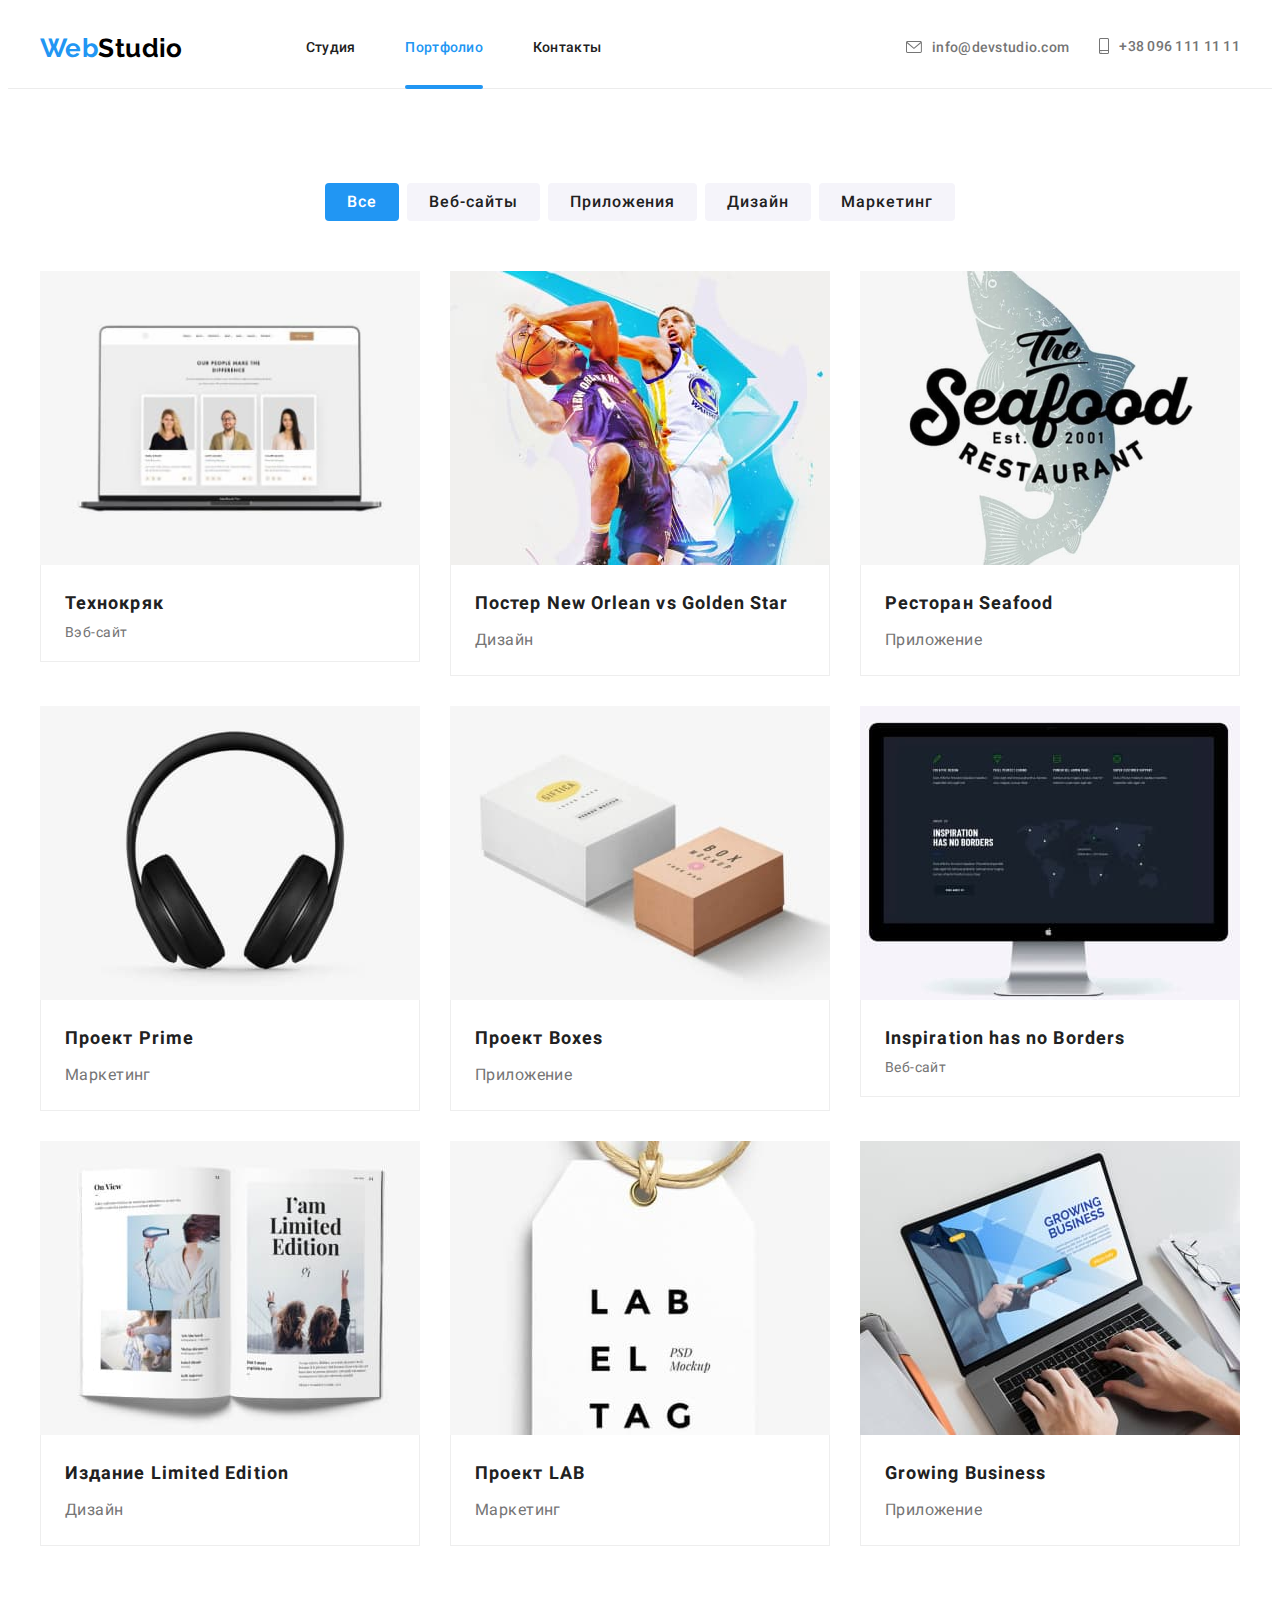
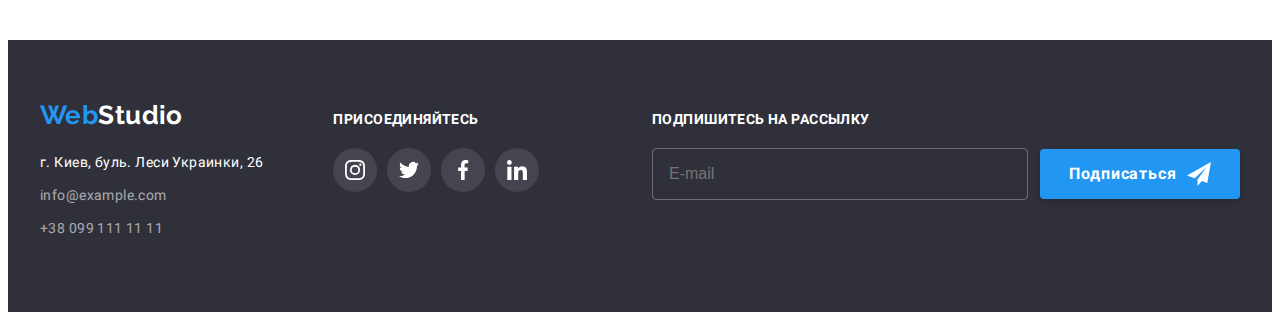
==== commit 9d86ea35: "Fixed all bugs" ====
--- a/portfolio.html
+++ b/portfolio.html
@@ -18,7 +18,7 @@
     <link rel="stylesheet" href="./css/main.min.css" />
   </head>
 
-  <body>
+  <body class="" body>
     <header class="header">
       <div class="container header__container">
         <a href="#" class="logo container__logo" lang="en">
@@ -68,7 +68,7 @@
             </li>
 
             <li class="contact__item">
-              <a href="tel:+380961111111" class="contact__link">
+              <a href="tel:+380961111111" class="contact__link contact__link--accent">
                 <svg class="contact__icon contact__icon--prepend" width="10" height="16">
                   <use href="./images/icons.svg#icon-smartphone"></use>
                 </svg>
@@ -481,5 +481,7 @@
         </div>
       </div>
     </footer>
+
+    <script src="./js/menu.js"></script>
   </body>
 </html>
--- a/css/main.min.css
+++ b/css/main.min.css
@@ -2,5 +2,5 @@
     0px 2px 1px rgba(0, 0, 0, 0.2);--shadow-btn: 0px 4px 4px rgba(0, 0, 0, 0.15);--shadow-btn-filter: 0px 3px 1px rgba(0, 0, 0, 0.1), 0px 1px 2px rgba(0, 0, 0, 0.08),
     0px 2px 2px rgba(0, 0, 0, 0.12);--shadow-modal: 0px 1px 3px rgba(0, 0, 0, 0.12), 0px 1px 1px rgba(0, 0, 0, 0.14),
     0px 2px 1px rgba(0, 0, 0, 0.2);--shadow-menu-mobile: 0px 4px 8px rgba(0, 0, 0, 0.04), 0px 2px 4px rgba(0, 0, 0, 0.08),
-    0px 1px 3px rgba(0, 0, 0, 0.16);--timing-primary: cubic-bezier(0.4, 0, 0.2, 1);--width-card-768: 354px;--width-container-480: 480px;--width-container-768: 768px;--width-container-1200: 1200px;--width-page: 1600px;--width-form-modal-under-1200: 370px;--width-form-modal-1200: 448px}@font-face{font-family:'Raleway';src:url("../../fonts/Raleway-Bold.eot");src:local("вє"),url("../../fonts/Raleway-Bold.woff") format("woff"),url("../../fonts/Raleway-Bold.ttf") format("truetype"),url("../../fonts/Raleway-Bold.svg") format("svg");font-weight:700;font-style:normal}@font-face{font-family:'Roboto';src:url("../../fonts/Roboto-Regular.eot");src:local("вє"),url("../../fonts/Roboto-Regular.woff") format("woff"),url("../../fonts/Roboto-Regular.ttf") format("truetype"),url("../../font/Roboto-Regular.svg") format("svg");font-weight:normal;font-style:normal}@font-face{font-family:'Roboto';src:url("../../fonts/Roboto-Medium.eot");src:local("вє"),url("../../fonts/Roboto-Medium.woff") format("woff"),url("../../fonts/Roboto-Medium.ttf") format("truetype"),url("../../fonts/Roboto-Medium.svg") format("svg");font-weight:500;font-style:normal}@font-face{font-family:'Roboto';src:url("../../fonts/Roboto-Bold.eot");src:local("вє"),url("../../fonts/Roboto-Bold.woff") format("woff"),url("../../fonts/Roboto-Bold.ttf") format("truetype"),url("../../fonts/Roboto-Bold.svg") format("svg");font-weight:700;font-style:normal}@font-face{font-family:'Roboto';src:url("../../fonts/Roboto-Black.eot");src:local("вє"),url("../../fonts/Roboto-Black.woff") format("woff"),url("../../fonts/Roboto-Black.ttf") format("truetype"),url("../../fonts/Roboto-Black.svg") format("svg");font-weight:900;font-style:normal}body{font-family:var(--font-family-primary);background-color:var(--bg-page);color:var(--color-p);font-size:var(--font-size-primary);letter-spacing:var(--letter-spacing-primary);line-height:var(--line-height-primary)}.body-fixed{position:fixed;width:100%}h1,h2,h3,p,ul,li{margin:0}ul,li{list-style:none;text-decoration:none;padding:0}img{display:block;max-width:100%;height:auto}a{text-decoration:none;color:inherit}address{font-style:normal}button{padding:0;border:none;font:inherit;color:inherit;background-color:transparent;cursor:pointer}*:focus-visible{outline:none}.visually-hidden{position:absolute;width:1px;height:1px;margin:-1px;border:0;padding:0;white-space:nowrap;-webkit-clip-path:inset(100%);clip-path:inset(100%);clip:rect(0 0 0 0);overflow:hidden}.social__icon,.modal__close-icon,.clientage__icon{display:block;fill:currentColor}.social__cta,.sign-up__cta{display:block;text-transform:uppercase;margin-bottom:20px}.department__title,.staff__title,.clientage__title{font-weight:700;font-size:28px;line-height:1.17;color:var(--color-h-second);margin-bottom:30px}@media screen and (min-width: 1200px){.department__title,.staff__title,.clientage__title{font-size:36px;margin-bottom:50px}}.button{display:-webkit-box;display:-ms-flexbox;display:flex;-webkit-box-pack:center;-ms-flex-pack:center;justify-content:center;-webkit-box-align:center;-ms-flex-align:center;align-items:center;min-width:200px;height:50px;padding:0;font-weight:700;font-size:16px;line-height:1.875;letter-spacing:0.06em;color:var(--color-btn-submit-modal);-webkit-box-shadow:var(--shadow-btn);box-shadow:var(--shadow-btn);background-color:var(--color-accent);border:none;border-radius:var(--radius-board-primary);cursor:pointer;-webkit-transition:background-color var(--duration-primary) var(--timing-primary);transition:background-color var(--duration-primary) var(--timing-primary)}.button:hover,.button:focus{background-color:var(--bg-btn-hover)}.section{max-width:1600px;margin:0 auto;text-align:center;padding-top:var(--padding-section-under-1200);padding-bottom:var(--padding-section-under-1200)}@media screen and (min-width: 1200px){.section{padding-top:var(--padding-section-1200);padding-bottom:var(--padding-section-1200)}}.container{width:100%;padding-left:var(--padding-container);padding-right:var(--padding-container);margin-left:auto;margin-right:auto;outline:1px solid tomato}@media screen and (min-width: 480px){.container{max-width:var(--width-container-480)}}@media screen and (min-width: 768px){.container{max-width:var(--width-container-768)}}@media screen and (min-width: 1200px){.container{max-width:var(--width-container-1200)}}.social{color:var(--color-cta-footer)}.social__list,.social__item{display:-webkit-box;display:-ms-flexbox;display:flex;-webkit-box-pack:center;-ms-flex-pack:center;justify-content:center;-webkit-box-align:center;-ms-flex-align:center;align-items:center}.social__item:not(:last-child){margin-right:10px}.social__link{display:block;list-style:none;padding:0;margin:0;color:inherit;border:none;border-radius:50%;background-color:var(--bg-social-icon-footer);padding:12px;-webkit-transition:background-color var(--duration-primary) var(--timing-primary);transition:background-color var(--duration-primary) var(--timing-primary)}.social__link:hover,.social__link:focus{background-color:var(--color-accent)}.social__link--refill{color:var(--color-icon-social-staff);-webkit-transition:color var(--duration-primary) var(--timing-primary);transition:color var(--duration-primary) var(--timing-primary)}.social__link--refill:hover,.social__link--refill:focus{color:var(--color-icon-social-staff-hover)}.header{width:100%;max-width:1600px;margin-left:auto;margin-right:auto;background-color:var(--bg-header);border-bottom:1px solid var(--color-board-header)}@media screen and (max-width: 767px){.header{padding-top:16px;padding-bottom:16px}}@media screen and (max-width: 767px){.header__container{position:relative}}@media screen and (min-width: 768px){.header__container{display:-webkit-box;display:-ms-flexbox;display:flex;-webkit-box-pack:start;-ms-flex-pack:start;justify-content:start;-webkit-box-align:center;-ms-flex-align:center;align-items:center}}.menu__button{display:none;z-index:2}@media screen and (max-width: 767px){.menu__button{position:absolute;top:50%;right:0px;-webkit-transform:translateY(-50%);transform:translateY(-50%);padding:0;margin:0;border:none;display:-webkit-box;display:-ms-flexbox;display:flex;-webkit-box-pack:center;-ms-flex-pack:center;justify-content:center;-webkit-box-align:center;-ms-flex-align:center;align-items:center;width:40px;height:40px;background-color:transparent;border:none;color:var(--color-icon-menu-mobile);cursor:pointer}}.menu__button:hover,.menu__button:focus{color:var(--color-accent)}.menu__icon-close{display:block;width:19px;height:19px;opacity:0;fill:currentColor;-webkit-transition:opacity var(--duration-primary) var(--timing-primary);transition:opacity var(--duration-primary) var(--timing-primary)}.menu__button.is-open .menu__icon-close{opacity:1}.menu__icon-menu{display:block;width:24px;height:16px;opacity:1;fill:currentColor;-webkit-transition:opacity var(--duration-primary) var(--timing-primary);transition:opacity var(--duration-primary) var(--timing-primary)}.menu__button.is-open .menu__icon-menu{opacity:0}@media screen and (min-width: 768px){.menu__container{display:-webkit-box;display:-ms-flexbox;display:flex;-webkit-box-pack:start;-ms-flex-pack:start;justify-content:start;-webkit-box-align:center;-ms-flex-align:center;align-items:center;text-align:left;height:100%}}@media screen and (max-width: 767px){.menu__container{display:none}}@media screen and (max-width: 767px){.menu__container.is-open{position:fixed;top:0;left:0;width:calc(100vw);z-index:1;display:-webkit-box;display:-ms-flexbox;display:flex;-webkit-box-pack:start;-ms-flex-pack:start;justify-content:start;-webkit-box-align:start;-ms-flex-align:start;align-items:flex-start;-webkit-box-orient:vertical;-webkit-box-direction:normal;-ms-flex-direction:column;flex-direction:column;background-color:var(--bg-menu-mobile);-webkit-box-shadow:var(--shadow-menu-mobile);box-shadow:var(--shadow-menu-mobile);padding:var(--padding-menu-mobile)}}@media screen and (min-width: 768px){.menu__container.is-open{display:-webkit-box;display:-ms-flexbox;display:flex;-webkit-box-pack:start;-ms-flex-pack:start;justify-content:start;-webkit-box-align:center;-ms-flex-align:center;align-items:center;text-align:left}}.container__logo{margin-right:auto}@media screen and (max-width: 767px){.container__contact{margin-top:306px;margin-bottom:64px}}@media screen and (min-width: 768px){.container__contact{margin-left:84px}}@media screen and (min-width: 1200px){.container__contact{margin-left:305px}}.logo{display:block;font-family:var(--font-family-secondary);font-size:24px;font-weight:700;line-height:1.17;color:var(--color-logo-header);text-decoration:none}@media screen and (min-width: 1200px){.logo{font-size:26px;line-height:1.19}}.logo--accent{color:var(--color-accent)}.footer__logo{color:var(--color-logo-footer);margin-bottom:20px}@media screen and (min-width: 1200px){.footer__logo{font-size:26px;line-height:1.19}}@media screen and (min-width: 768px){.navigation__list{display:-webkit-box;display:-ms-flexbox;display:flex;-webkit-box-pack:start;-ms-flex-pack:start;justify-content:start;-webkit-box-align:center;-ms-flex-align:center;align-items:center}}@media screen and (max-width: 767px){.navigation__item+.navigation__item{margin-top:32px}}@media screen and (min-width: 768px){.navigation__item+.navigation__item{margin-left:var(--margin-menu-item)}}.navigation__link{text-decoration:none;font-weight:500;letter-spacing:0.02em;color:var(--color-menu-header);-webkit-transition:color var(--duration-primary) var(--timing-primary);transition:color var(--duration-primary) var(--timing-primary)}.navigation__link--current{color:var(--color-accent)}.navigation__link:hover,.navigation__link:focus{color:var(--color-accent)}@media screen and (max-width: 767px){.navigation__link{font-size:40px;line-height:1.175}}@media screen and (min-width: 768px){.navigation__link{position:relative;display:-webkit-box;display:-ms-flexbox;display:flex;-webkit-box-pack:start;-ms-flex-pack:start;justify-content:start;-webkit-box-align:center;-ms-flex-align:center;align-items:center;padding:32px 0}}@media screen and (min-width: 768px){.navigation__link--current::after{position:absolute;left:0;bottom:-1px;content:'';background-color:var(--color-accent);border-radius:2px;height:4px;width:100%}}@media screen and (max-width: 767px){.contact__list{display:-webkit-box;display:-ms-flexbox;display:flex;-webkit-box-pack:start;-ms-flex-pack:start;justify-content:start;-webkit-box-align:start;-ms-flex-align:start;align-items:flex-start;-webkit-box-orient:vertical;-webkit-box-direction:reverse;-ms-flex-direction:column-reverse;flex-direction:column-reverse}}@media screen and (min-width: 768px) and (max-width: 1199px){.contact__list{display:-webkit-box;display:-ms-flexbox;display:flex;-webkit-box-pack:start;-ms-flex-pack:start;justify-content:start;-webkit-box-align:start;-ms-flex-align:start;align-items:flex-start;-webkit-box-orient:vertical;-webkit-box-direction:normal;-ms-flex-direction:column;flex-direction:column}}@media screen and (min-width: 1200px){.contact__list{display:-webkit-box;display:-ms-flexbox;display:flex;-webkit-box-pack:start;-ms-flex-pack:start;justify-content:start;-webkit-box-align:center;-ms-flex-align:center;align-items:center;height:100%}}@media screen and (min-width: 768px) and (max-width: 1199px){.contact__item+.contact__item{margin-top:10px}}@media screen and (min-width: 1200px){.contact__item+.contact__item{margin-left:var(--margin-contact-item);height:100%}}@media screen and (max-width: 767px){.contact__item:nth-child(1){font-size:24px;line-height:1.167;color:var(--color-link-header)}}@media screen and (max-width: 767px){.contact__item:nth-child(2){color:var(--color-accent);margin-bottom:32px;font-size:34px;line-height:1.176}}.contact__link{font-weight:500;letter-spacing:0.02em;color:var(--color-link-header);text-decoration:none;-webkit-transition:color var(--duration-primary) var(--timing-primary);transition:color var(--duration-primary) var(--timing-primary)}.contact__link:hover,.contact__link:focus{color:var(--color-accent)}@media screen and (min-width: 768px){.contact__link{display:-webkit-inline-box;display:-ms-inline-flexbox;display:inline-flex;-webkit-box-pack:start;-ms-flex-pack:start;justify-content:start;-webkit-box-align:center;-ms-flex-align:center;align-items:center;font-size:14px;line-height:1.143}}@media screen and (min-width: 1200px){.contact__link{display:-webkit-inline-box;display:-ms-inline-flexbox;display:inline-flex;-webkit-box-pack:start;-ms-flex-pack:start;justify-content:start;-webkit-box-align:center;-ms-flex-align:center;align-items:center;height:100%;font-size:14px;line-height:1.143}}@media screen and (max-width: 767px){.contact__icon{display:none}}@media screen and (min-width: 768px){.contact__icon{display:block;fill:currentColor}}@media screen and (min-width: 768px){.contact__icon--prepend{margin-right:10px}}.social-string{display:none}@media screen and (max-width: 767px){.social-string{display:-webkit-box;display:-ms-flexbox;display:flex;-webkit-box-pack:start;-ms-flex-pack:start;justify-content:start;-webkit-box-align:center;-ms-flex-align:center;align-items:center;margin-left:-10px}}.social-string__item+.social-string__item{border-left:1px solid var(--color-board-input-modal)}.social-string__link{display:inline-block;text-decoration:none;padding:0 10px;background-color:transparent;font-weight:500;font-size:18px;line-height:1.222;letter-spacing:0.02em;color:var(--color-accent)}.hero__section{max-width:1600px;height:400px;background-position:center;background-size:cover;background-color:var(--bg-hero);color:var(--color-title-hero);text-align:center;padding-top:var(--padding-hero-under-1200);padding-bottom:var(--padding-hero-under-1200)}@media screen and (max-width: 479px){.hero__section{max-width:480px;background-image:-webkit-gradient(linear, left top, left bottom, from(rgba(47,48,58,0.4)), to(rgba(47,48,58,0.4))),url("../images/hero-480.jpeg");background-image:linear-gradient(rgba(47,48,58,0.4), rgba(47,48,58,0.4)),url("../images/hero-480.jpeg")}}@media screen and (max-width: 479px) and (min-device-pixel-ratio: 2), screen and (max-width: 479px) and (-webkit-min-device-pixel-ratio: 2), screen and (max-width: 479px) and (min-resolution: 192dpi), screen and (max-width: 479px) and (min-resolution: 2dppx){.hero__section{background-image:-webkit-gradient(linear, left top, left bottom, from(rgba(47,48,58,0.4)), to(rgba(47,48,58,0.4))),url("../images/hero-960.jpeg");background-image:linear-gradient(rgba(47,48,58,0.4), rgba(47,48,58,0.4)),url("../images/hero-960.jpeg")}}@media screen and (min-width: 480px) and (max-width: 767px){.hero__section{max-width:768px;background-image:-webkit-gradient(linear, left top, left bottom, from(rgba(47,48,58,0.4)), to(rgba(47,48,58,0.4))),url("../images/hero-768.jpeg");background-image:linear-gradient(rgba(47,48,58,0.4), rgba(47,48,58,0.4)),url("../images/hero-768.jpeg")}}@media screen and (min-width: 480px) and (max-width: 767px) and (min-device-pixel-ratio: 2), screen and (min-width: 480px) and (max-width: 767px) and (-webkit-min-device-pixel-ratio: 2), screen and (min-width: 480px) and (max-width: 767px) and (min-resolution: 192dpi), screen and (min-width: 480px) and (max-width: 767px) and (min-resolution: 2dppx){.hero__section{background-image:-webkit-gradient(linear, left top, left bottom, from(rgba(47,48,58,0.4)), to(rgba(47,48,58,0.4))),url("../images/hero-1536.jpeg");background-image:linear-gradient(rgba(47,48,58,0.4), rgba(47,48,58,0.4)),url("../images/hero-1536.jpeg")}}@media screen and (min-width: 768px){.hero__section{max-width:1600px;background-image:-webkit-gradient(linear, left top, left bottom, from(rgba(47,48,58,0.4)), to(rgba(47,48,58,0.4))),url("../images/hero-1600.jpeg");background-image:linear-gradient(rgba(47,48,58,0.4), rgba(47,48,58,0.4)),url("../images/hero-1600.jpeg")}}@media screen and (min-width: 768px) and (min-device-pixel-ratio: 2), screen and (min-width: 768px) and (-webkit-min-device-pixel-ratio: 2), screen and (min-width: 768px) and (min-resolution: 192dpi), screen and (min-width: 768px) and (min-resolution: 2dppx){.hero__section{background-image:-webkit-gradient(linear, left top, left bottom, from(rgba(47,48,58,0.4)), to(rgba(47,48,58,0.4))),url("../images/hero-3200.jpeg");background-image:linear-gradient(rgba(47,48,58,0.4), rgba(47,48,58,0.4)),url("../images/hero-3200.jpeg")}}@media screen and (min-width: 1200px){.hero__section{padding-top:var(--padding-hero-1200);padding-bottom:var(--padding-hero-1200);height:600px}}.hero__container{display:-webkit-box;display:-ms-flexbox;display:flex;-webkit-box-pack:start;-ms-flex-pack:start;justify-content:start;-webkit-box-align:center;-ms-flex-align:center;align-items:center;-webkit-box-orient:vertical;-webkit-box-direction:normal;-ms-flex-direction:column;flex-direction:column}.hero__title{font-weight:900;font-size:26px;line-height:1.615;letter-spacing:0.06em;text-transform:uppercase;margin-bottom:30px}@media screen and (min-width: 1200px){.hero__title{font-size:44px;line-height:1.36}}.backdrop{position:fixed;top:0;left:0;width:100%;min-height:100%;background-color:var(--bg-backdrop);visibility:visible;-webkit-transition:visibility var(--duration-primary) var(--timing-primary);transition:visibility var(--duration-primary) var(--timing-primary)}.backdrop--is-hidden{visibility:hidden;pointer-events:none;-webkit-transition:visibility var(--duration-primary) var(--timing-primary);transition:visibility var(--duration-primary) var(--timing-primary)}.modal{position:relative;padding:var(--padding-modal);background-color:var(--bg-modal);border-radius:var(--radius-board-primary);-webkit-box-shadow:var(--shadow-modal);box-shadow:var(--shadow-modal)}.modal__close-btn{position:absolute;top:8px;right:8px;display:-webkit-box;display:-ms-flexbox;display:flex;-webkit-box-pack:center;-ms-flex-pack:center;justify-content:center;-webkit-box-align:center;-ms-flex-align:center;align-items:center;width:30px;height:30px;margin:0;padding:0;color:var(--color-btn-close);border:1px solid var(--color-board-btn-close);border-radius:50%;cursor:pointer;background-color:transparent;-webkit-transition:color var(--duration-primary) var(--timing-primary);transition:color var(--duration-primary) var(--timing-primary)}.modal__close-btn:hover,.modal__close-btn:focus{color:var(--color-accent)}.backdrop--is-hidden .modal{position:absolute;top:50%;left:50%;-webkit-transform:translate(-50%, -50%) scale(0.2);transform:translate(-50%, -50%) scale(0.2);opacity:0}.backdrop__modal{position:absolute;top:50%;left:50%;-webkit-transform:translate(-50%, -50%) scale(1);transform:translate(-50%, -50%) scale(1);opacity:1;-webkit-transition:opacity var(--duration-primary) var(--timing-primary),-webkit-transform var(--duration-primary) var(--timing-primary);transition:opacity var(--duration-primary) var(--timing-primary),-webkit-transform var(--duration-primary) var(--timing-primary);transition:opacity var(--duration-primary) var(--timing-primary),transform var(--duration-primary) var(--timing-primary);transition:opacity var(--duration-primary) var(--timing-primary),transform var(--duration-primary) var(--timing-primary),-webkit-transform var(--duration-primary) var(--timing-primary)}.form{display:-webkit-box;display:-ms-flexbox;display:flex;-webkit-box-pack:start;-ms-flex-pack:start;justify-content:start;-webkit-box-align:center;-ms-flex-align:center;align-items:center;-webkit-box-orient:vertical;-webkit-box-direction:normal;-ms-flex-direction:column;flex-direction:column;width:var(--width-form-modal-under-1200);text-align:left;padding:0;margin:0}@media screen and (max-width: 479px){.form{width:calc(100vw - 80px)}}@media screen and (min-width: 1200px){.form{width:var(--width-form-modal-1200)}}.form__title{font-weight:700;font-size:20px;line-height:1.5;text-align:center;color:var(--color-title-modal);margin-bottom:12px}@media screen and (min-width: 1200px){.form__title{line-height:1.17}}.form__field-group{width:100%;font-size:16px;line-height:1.125;margin-bottom:20px}.form__field{position:relative;width:100%;margin-bottom:10px}.form__field:focus-within>.form__icon{fill:var(--color-accent)}.form__label{display:block;font-size:12px;line-height:1.17;letter-spacing:0.01em;color:var(--color-label-modal);padding:0;margin-bottom:4px}.form__input{width:100%;min-height:40px;border:1px solid var(--color-board-input-modal);border-radius:var(--radius-board-primary);padding-left:42px;color:var(--color-text-modal);-webkit-transition:border var(--duration-primary) var(--timing-primary);transition:border var(--duration-primary) var(--timing-primary)}.form__input:focus-within{border:1px solid var(--color-board-input-modal-accent)}.form__icon{display:block;position:absolute;left:12px;top:50%;-webkit-transform:translateY(-50%);transform:translateY(-50%);fill:var(--color-icon-modal);-webkit-transition:fill var(--duration-primary) var(--timing-primary);transition:fill var(--duration-primary) var(--timing-primary)}.form__textarea{display:block;width:100%;min-height:120px;border:1px solid var(--color-board-input-modal);border-radius:var(--radius-board-primary);color:var(--color-text-modal);padding:12px 16px;margin:0;resize:none;-webkit-transition:border var(--duration-primary) var(--timing-primary);transition:border var(--duration-primary) var(--timing-primary)}.form__textarea:focus-within{border:1px solid var(--color-board-input-modal-accent)}.form__textarea::-webkit-input-placeholder{color:var(--color-placeholder-modal)}.form__textarea:-ms-input-placeholder{color:var(--color-placeholder-modal)}.form__textarea::-ms-input-placeholder{color:var(--color-placeholder-modal)}.form__textarea::placeholder{color:var(--color-placeholder-modal)}.form__checkbox-label{position:relative;display:-webkit-box;display:-ms-flexbox;display:flex;margin:0;padding:0;padding-left:24px;font-size:12px;line-height:1.25;letter-spacing:0.03em;color:var(--color-text-modal);margin-bottom:30px}@media screen and (max-width: 446px){.form__checkbox-label{font-size:10px;line-height:1.666}}@media screen and (max-width: 389px){.form__checkbox-label{font-size:9px;line-height:1.666}}@media screen and (min-width: 1200px){.form__checkbox-label{font-size:14px;line-height:1.071}}.form__checkbox-link{color:var(--color-accent);padding:0;margin:0}.form__custom-checkbox{position:absolute;top:50%;left:0;-webkit-transform:translateY(-50%);transform:translateY(-50%);display:block;z-index:-1}.form__icon-unchecked{opacity:1;-webkit-transition:opacity var(--duration-primary) var(--timing-primary);transition:opacity var(--duration-primary) var(--timing-primary)}.checkbox:checked+.form__custom-checkbox .form__icon-unchecked{opacity:0}.form__icon-checked{opacity:0;fill:var(--color-accent);-webkit-transition:opacity var(--duration-primary) var(--timing-primary);transition:opacity var(--duration-primary) var(--timing-primary)}.checkbox:checked+.form__custom-checkbox .form__icon-checked{opacity:1}@media screen and (min-width: 1200px){.achievement__section{padding-bottom:0}}@media screen and (min-width: 768px){.achievement__list{display:-webkit-box;display:-ms-flexbox;display:flex;-ms-flex-wrap:wrap;flex-wrap:wrap;margin-left:-30px;margin-top:-30px}}@media screen and (max-width: 479px){.achievement__item{width:100%}}@media screen and (min-width: 480px) and (max-width: 767px){.achievement__item+.achievement__item{margin-top:var(--gap-v)}}@media screen and (min-width: 480px) and (max-width: 767px){.achievement__item{width:450px}}@media screen and (min-width: 768px) and (max-width: 1199px){.achievement__item{-ms-flex-preferred-size:calc(100% / 2 - var(--gap-h));flex-basis:calc(100% / 2 - var(--gap-h));margin-left:var(--gap-v);margin-top:var(--gap-h)}}@media screen and (min-width: 1200px){.achievement__item{-ms-flex-preferred-size:calc(100% / 4 - var(--gap-h));flex-basis:calc(100% / 4 - var(--gap-h));margin-left:var(--gap-v);margin-top:var(--gap-h)}}.achievement__thumb{height:120px;display:-webkit-box;display:-ms-flexbox;display:flex;-webkit-box-pack:center;-ms-flex-pack:center;justify-content:center;-webkit-box-align:center;-ms-flex-align:center;align-items:center;background-color:var(--bg-achievement);margin-bottom:30px}.achievement__title{display:block;text-align:center;font-weight:700;font-size:14px;text-transform:uppercase;color:var(--color-h-second);margin-bottom:10px}@media screen and (min-width: 768px){.achievement__title{text-align:left}}.achievement__text{line-height:1.71;text-align:left}@media screen and (max-width: 1199px){.department{display:none}}.department__list{display:-webkit-box;display:-ms-flexbox;display:flex;-webkit-box-pack:justify;-ms-flex-pack:justify;justify-content:space-between;-webkit-box-align:stretch;-ms-flex-align:stretch;align-items:stretch}.department__item{position:relative}.department__subtitle{position:absolute;bottom:0;left:0;display:-webkit-box;display:-ms-flexbox;display:flex;-webkit-box-pack:center;-ms-flex-pack:center;justify-content:center;-webkit-box-align:center;-ms-flex-align:center;align-items:center;width:100%;height:70px;font-weight:700;font-size:14px;text-transform:uppercase;color:var(--color-department);background-color:var(--bg-department)}.staff{background-color:var(--bg-section-staff)}@media screen and (min-width: 768px){.staff__card-set{display:-webkit-box;display:-ms-flexbox;display:flex;-webkit-box-pack:center;-ms-flex-pack:center;justify-content:center;-webkit-box-align:center;-ms-flex-align:center;align-items:center;-ms-flex-wrap:wrap;flex-wrap:wrap;margin-left:-30px;margin-top:-30px}}.staff__card{border-radius:0px 0px 4px 4px;-webkit-box-shadow:var(--shadow-card-staff);box-shadow:var(--shadow-card-staff)}@media screen and (max-width: 479px){.staff__card{width:100%}}@media screen and (min-width: 480px) and (max-width: 767px){.staff__card{width:450px}}@media screen and (max-width: 767px){.staff__card+.staff__card{margin-top:var(--gap-v)}}@media screen and (min-width: 768px) and (max-width: 1199px){.staff__card{-ms-flex-preferred-size:calc(100% / 2 - var(--gap-v));flex-basis:calc(100% / 2 - var(--gap-v));margin-left:var(--gap-v);margin-top:var(--gap-h)}}@media screen and (min-width: 1200px){.staff__card{-ms-flex-preferred-size:calc(100% / 4 - var(--gap-v));flex-basis:calc(100% / 4 - var(--gap-v));margin-left:var(--gap-v);margin-top:var(--gap-h)}}@media screen and (max-width: 479px){.staff__thumb{width:100%}}@media screen and (min-width: 480px){.staff__thumb{width:450px}}@media screen and (min-width: 678px){.staff__thumb{width:354px}}@media screen and (min-width: 1200px){.staff__thumb{width:270px}}.staff__description{background-color:var(--bg-card-staff);padding-top:30px;padding-bottom:24px}@media screen and (min-width: 1200px){.staff__description{padding-bottom:30px}}.staff__name{font-weight:500;font-size:16px;line-height:1.19;color:var(--color-h-third);margin-bottom:10px}.staff__position{font-size:16px;line-height:1.19;color:var(--color-p);background-color:var(--bg-card-staff);margin-bottom:16px}.clientage__list{display:-webkit-box;display:-ms-flexbox;display:flex;-webkit-box-pack:center;-ms-flex-pack:center;justify-content:center;-webkit-box-align:center;-ms-flex-align:center;align-items:center;-ms-flex-wrap:wrap;flex-wrap:wrap;margin-left:-30px;margin-top:-30px}.clientage__item{-ms-flex-preferred-size:calc(100% / 2 - 30px);flex-basis:calc(100% / 2 - 30px);margin-left:var(--gap-h);margin-top:var(--gap-v)}@media screen and (min-width: 768px){.clientage__item{-ms-flex-preferred-size:calc(100% / 3 - 30px);flex-basis:calc(100% / 3 - 30px);margin-left:var(--gap-h);margin-top:var(--gap-v)}}@media screen and (min-width: 1200px){.clientage__item{-ms-flex-preferred-size:calc(100% / 6 - 30px);flex-basis:calc(100% / 6 - 30px);margin-left:var(--gap-h);margin-top:var(--gap-v)}}.clientage__link{display:-webkit-box;display:-ms-flexbox;display:flex;-webkit-box-pack:center;-ms-flex-pack:center;justify-content:center;-webkit-box-align:center;-ms-flex-align:center;align-items:center;list-style:none;margin:0;width:100%;height:92px;color:var(--color-icon-client);background-color:var(--bg-client);border:1px solid var(--color-board-client);border-radius:var(--radius-board-primary);-webkit-transition:color var(--duration-primary) var(--timing-primary),border var(--duration-primary) var(--timing-primary);transition:color var(--duration-primary) var(--timing-primary),border var(--duration-primary) var(--timing-primary)}.clientage__link:hover,.clientage__link:focus{color:var(--color-accent);border:1px solid var(--color-accent)}.portfolio__filter-set{display:-webkit-box;display:-ms-flexbox;display:flex;-webkit-box-pack:center;-ms-flex-pack:center;justify-content:center}.portfolio__filter-set--append{margin-bottom:25px}@media screen and (max-width: 767px){.portfolio__filter-set{-webkit-box-pack:start;-ms-flex-pack:start;justify-content:start;-ms-flex-wrap:wrap;flex-wrap:wrap}}@media screen and (min-width: 768px){.portfolio__filter-set--append{margin-bottom:30px}}@media screen and (min-width: 768px){.portfolio__filter-set--append{margin-bottom:50px}}.portfolio__filter:not(:last-child){margin-right:8px}@media screen and (max-width: 767px){.portfolio__filter{margin-bottom:15px}}.portfolio__button{background-color:var(--bg-btn-secondary);color:var(--color-btn-secondary);border:none;border-radius:4px;font-family:inherit;font-weight:500;font-size:16px;line-height:1.63;letter-spacing:0.06em;cursor:pointer;padding:6px 22px;-webkit-box-shadow:none;box-shadow:none;-webkit-transition:color var(--duration-primary) var(--timing-primary),background-color var(--duration-primary) var(--timing-primary),-webkit-box-shadow var(--duration-primary) var(--timing-primary);transition:color var(--duration-primary) var(--timing-primary),background-color var(--duration-primary) var(--timing-primary),-webkit-box-shadow var(--duration-primary) var(--timing-primary);transition:color var(--duration-primary) var(--timing-primary),background-color var(--duration-primary) var(--timing-primary),box-shadow var(--duration-primary) var(--timing-primary);transition:color var(--duration-primary) var(--timing-primary),background-color var(--duration-primary) var(--timing-primary),box-shadow var(--duration-primary) var(--timing-primary),-webkit-box-shadow var(--duration-primary) var(--timing-primary)}.portfolio__button--accent{background-color:var(--bg-btn-primary);color:var(--color-btn-primary)}.portfolio__button:hover,.portfolio__button:focus{background-color:var(--bg-btn-primary);color:var(--color-btn-primary);-webkit-box-shadow:var(--shadow-btn-filter);box-shadow:var(--shadow-btn-filter)}.portfolio__card-set{display:-webkit-box;display:-ms-flexbox;display:flex;-ms-flex-wrap:wrap;flex-wrap:wrap;margin-left:-30px;margin-top:-30px;text-align:left}.portfolio__card{margin-left:var(--gap-h);margin-top:var(--gap-v);-ms-flex-preferred-size:calc(100vw - 30px);flex-basis:calc(100vw - 30px)}@media screen and (min-width: 480px){.portfolio__card{-ms-flex-preferred-size:var(--width-container-480)-30px;flex-basis:var(--width-container-480)-30px}}@media screen and (min-width: 768px){.portfolio__card{-ms-flex-preferred-size:calc(100% / 2 - 30px);flex-basis:calc(100% / 2 - 30px)}}@media screen and (min-width: 1200px){.portfolio__card{-ms-flex-preferred-size:calc(100% / 3 - 30px);flex-basis:calc(100% / 3 - 30px)}}.portfolio__card-link{display:block;text-decoration:none;color:inherit;-webkit-transition:-webkit-box-shadow var(--duration-primary) var(--timing-primary);transition:-webkit-box-shadow var(--duration-primary) var(--timing-primary);transition:box-shadow var(--duration-primary) var(--timing-primary);transition:box-shadow var(--duration-primary) var(--timing-primary), -webkit-box-shadow var(--duration-primary) var(--timing-primary)}.portfolio__card-link:hover,.portfolio__card-link:focus{-webkit-box-shadow:1px 4px 6px 0px rgba(0,0,0,0.16),0px 4px 4px 0px rgba(0,0,0,0.06),0px 1px 1px 0px rgba(0,0,0,0.12);box-shadow:1px 4px 6px 0px rgba(0,0,0,0.16),0px 4px 4px 0px rgba(0,0,0,0.06),0px 1px 1px 0px rgba(0,0,0,0.12)}.potfolio__image-thumb{position:relative;overflow:hidden}.portfolio-img{height:294px;width:100%;-o-object-fit:cover;object-fit:cover;-o-object-position:center;object-position:center}.portfolio__thumb-overlay{position:absolute;bottom:0;left:0;display:-webkit-box;display:-ms-flexbox;display:flex;-webkit-box-align:center;-ms-flex-align:center;align-items:center;width:100%;height:100%;color:var(--color-overlay-card-portfolio);background-color:var(--bg-overlay-card-portfolio);-webkit-transform:translatey(100%);transform:translatey(100%);-webkit-transition:-webkit-transform var(--duration-primary) var(--timing-primary);transition:-webkit-transform var(--duration-primary) var(--timing-primary);transition:transform var(--duration-primary) var(--timing-primary);transition:transform var(--duration-primary) var(--timing-primary), -webkit-transform var(--duration-primary) var(--timing-primary)}.portfolio__card-link:hover .portfolio__thumb-overlay,.portfolio__card-link:focus .portfolio__thumb-overlay{-webkit-transform:translatey(0);transform:translatey(0)}.portfolio__text-overlay{font-size:18px;line-height:1.555;padding:0 24px}.portfolio__card-area{border:1px solid var(--color-board-card);border-top:none;padding:20px 24px}.portfolio__card-title{font-weight:700;font-size:18px;line-height:2;letter-spacing:0.06em;color:var(--color-h-second);margin-bottom:4px}.portfolio__card-text{display:block;font-size:16px;line-height:1.88}.footer{width:100%;max-width:1600px;margin-left:auto;margin-right:auto;background-color:var(--bg-footer);padding-top:60px;padding-bottom:60px}.footer__container{text-align:center}@media screen and (min-width: 1200px){.footer__container{display:-webkit-box;display:-ms-flexbox;display:flex;-webkit-box-pack:start;-ms-flex-pack:start;justify-content:start;-webkit-box-align:baseline;-ms-flex-align:baseline;align-items:baseline;text-align:left}}@media screen and (min-width: 768px) and (max-width: 1199px){.container_align{display:-webkit-box;display:-ms-flexbox;display:flex;-webkit-box-pack:center;-ms-flex-pack:center;justify-content:center;-webkit-box-align:baseline;-ms-flex-align:baseline;align-items:baseline;margin-bottom:60px}}@media screen and (min-width: 768px) and (min-width: 1200px){.container_align{display:-webkit-box;display:-ms-flexbox;display:flex;-webkit-box-pack:center;-ms-flex-pack:center;justify-content:center;-webkit-box-align:baseline;-ms-flex-align:baseline;align-items:baseline}}@media screen and (max-width: 767px){.container__info{margin-bottom:60px}}@media screen and (min-width: 768px) and (max-width: 1199px){.container__info{width:354px;margin-bottom:0;max-width:var(--width-card-768);margin-right:var(--gap-v)}}@media screen and (min-width: 1200px){.container__info{margin-right:70px}}.container__social{margin-bottom:60px}@media screen and (min-width: 768px) and (max-width: 1190px){.container__social{width:354px;margin-bottom:0;max-width:var(--width-card-768);margin-right:var(--gap-v)}}@media screen and (min-width: 1200px){.container__sign-up{margin-left:auto}}.address__list{display:block;font-style:normal;margin:0}.address__postaddress{line-height:1.71;color:var(--color-addredd-footer);margin-bottom:9px}.address__email{display:block;text-decoration:none;color:var(--color-contact-footer);line-height:1.71;margin-bottom:9px;-webkit-transition:color var(--duration-primary) var(--timing-primary);transition:color var(--duration-primary) var(--timing-primary)}.address__email:hover,.address__email:focus{color:var(--color-accent)}.address__tel{text-decoration:none;color:var(--color-contact-footer);line-height:1.71;-webkit-transition:color var(--duration-primary) var(--timing-primary);transition:color var(--duration-primary) var(--timing-primary)}.address__tel:hover,.address__tel:focus{color:var(--color-accent)}.sign-up{color:var(--color-cta-footer)}@media screen and (max-width: 1199px){.sign-up__form{display:-webkit-box;display:-ms-flexbox;display:flex;-webkit-box-pack:start;-ms-flex-pack:start;justify-content:start;-webkit-box-align:center;-ms-flex-align:center;align-items:center;-webkit-box-orient:vertical;-webkit-box-direction:normal;-ms-flex-direction:column;flex-direction:column}}@media screen and (min-width: 1200px){.sign-up__form{display:-webkit-box;display:-ms-flexbox;display:flex;-webkit-box-pack:start;-ms-flex-pack:start;justify-content:start;-webkit-box-align:center;-ms-flex-align:center;align-items:center}}.sign-up__input{display:-webkit-box;display:-ms-flexbox;display:flex;-webkit-box-pack:start;-ms-flex-pack:start;justify-content:start;-webkit-box-align:center;-ms-flex-align:center;align-items:center;width:450px;height:50px;padding:0;padding-left:16px;font-size:16px;line-height:1.25;color:var(--color-input-footer);background-color:transparent;border:1px solid var(--color-board-input-footer);border-radius:var(--radius-board-primary)}@media screen and (max-width: 479px){.sign-up__input{width:100%}}@media screen and (max-width: 1199px){.sign-up__input{margin-bottom:20px}}@media screen and (min-width: 1200px){.sign-up__input{width:358px;margin-right:12px}}.sign-up__icon{display:inline-block;fill:var(--color-btn-submit-modal)}.sign-up__icon--append{margin-left:10px}
+    0px 1px 3px rgba(0, 0, 0, 0.16);--timing-primary: cubic-bezier(0.4, 0, 0.2, 1);--width-card-768: 354px;--width-container-480: 480px;--width-container-768: 768px;--width-container-1200: 1200px;--width-page: 1600px;--width-form-modal-under-1200: 370px;--width-form-modal-1200: 448px}@font-face{font-family:'Raleway';src:url("../../fonts/Raleway-Bold.eot");src:local("вє"),url("../../fonts/Raleway-Bold.woff") format("woff"),url("../../fonts/Raleway-Bold.ttf") format("truetype"),url("../../fonts/Raleway-Bold.svg") format("svg");font-weight:700;font-style:normal}@font-face{font-family:'Roboto';src:url("../../fonts/Roboto-Regular.eot");src:local("вє"),url("../../fonts/Roboto-Regular.woff") format("woff"),url("../../fonts/Roboto-Regular.ttf") format("truetype"),url("../../font/Roboto-Regular.svg") format("svg");font-weight:normal;font-style:normal}@font-face{font-family:'Roboto';src:url("../../fonts/Roboto-Medium.eot");src:local("вє"),url("../../fonts/Roboto-Medium.woff") format("woff"),url("../../fonts/Roboto-Medium.ttf") format("truetype"),url("../../fonts/Roboto-Medium.svg") format("svg");font-weight:500;font-style:normal}@font-face{font-family:'Roboto';src:url("../../fonts/Roboto-Bold.eot");src:local("вє"),url("../../fonts/Roboto-Bold.woff") format("woff"),url("../../fonts/Roboto-Bold.ttf") format("truetype"),url("../../fonts/Roboto-Bold.svg") format("svg");font-weight:700;font-style:normal}@font-face{font-family:'Roboto';src:url("../../fonts/Roboto-Black.eot");src:local("вє"),url("../../fonts/Roboto-Black.woff") format("woff"),url("../../fonts/Roboto-Black.ttf") format("truetype"),url("../../fonts/Roboto-Black.svg") format("svg");font-weight:900;font-style:normal}body{font-family:var(--font-family-primary);background-color:var(--bg-page);color:var(--color-p);font-size:var(--font-size-primary);letter-spacing:var(--letter-spacing-primary);line-height:var(--line-height-primary)}.body-fixed{position:fixed;width:100%}h1,h2,h3,p,ul,li{margin:0}ul,li{list-style:none;text-decoration:none;padding:0}img{display:block;max-width:100%;height:auto}a{text-decoration:none;color:inherit}address{font-style:normal}button{padding:0;border:none;font:inherit;color:inherit;background-color:transparent;cursor:pointer}*:focus-visible{outline:none}.visually-hidden{position:absolute;width:1px;height:1px;margin:-1px;border:0;padding:0;white-space:nowrap;-webkit-clip-path:inset(100%);clip-path:inset(100%);clip:rect(0 0 0 0);overflow:hidden}.social__icon,.modal__close-icon,.clientage__icon{display:block;fill:currentColor}.social__cta,.sign-up__cta{display:block;text-transform:uppercase;margin-bottom:20px}.department__title,.staff__title,.clientage__title{font-weight:700;font-size:28px;line-height:1.17;color:var(--color-h-second);margin-bottom:30px}@media screen and (min-width: 1200px){.department__title,.staff__title,.clientage__title{font-size:36px;margin-bottom:50px}}.button{display:-webkit-box;display:-ms-flexbox;display:flex;-webkit-box-pack:center;-ms-flex-pack:center;justify-content:center;-webkit-box-align:center;-ms-flex-align:center;align-items:center;min-width:200px;height:50px;padding:0;font-weight:700;font-size:16px;line-height:1.875;letter-spacing:0.06em;color:var(--color-btn-submit-modal);-webkit-box-shadow:var(--shadow-btn);box-shadow:var(--shadow-btn);background-color:var(--color-accent);border:none;border-radius:var(--radius-board-primary);cursor:pointer;-webkit-transition:background-color var(--duration-primary) var(--timing-primary);transition:background-color var(--duration-primary) var(--timing-primary)}.button:hover,.button:focus{background-color:var(--bg-btn-hover)}.section{max-width:1600px;margin:0 auto;text-align:center;padding-top:var(--padding-section-under-1200);padding-bottom:var(--padding-section-under-1200)}@media screen and (min-width: 1200px){.section{padding-top:var(--padding-section-1200);padding-bottom:var(--padding-section-1200)}}.container{width:100%;padding-left:var(--padding-container);padding-right:var(--padding-container);margin-left:auto;margin-right:auto}@media screen and (min-width: 480px){.container{max-width:var(--width-container-480)}}@media screen and (min-width: 768px){.container{max-width:var(--width-container-768)}}@media screen and (min-width: 1200px){.container{max-width:var(--width-container-1200)}}.social{color:var(--color-cta-footer)}.social__list,.social__item{display:-webkit-box;display:-ms-flexbox;display:flex;-webkit-box-pack:center;-ms-flex-pack:center;justify-content:center;-webkit-box-align:center;-ms-flex-align:center;align-items:center}.social__item:not(:last-child){margin-right:10px}.social__link{display:block;list-style:none;padding:0;margin:0;color:inherit;border:none;border-radius:50%;background-color:var(--bg-social-icon-footer);padding:12px;-webkit-transition:background-color var(--duration-primary) var(--timing-primary);transition:background-color var(--duration-primary) var(--timing-primary)}.social__link:hover,.social__link:focus{background-color:var(--color-accent)}.social__link--refill{color:var(--color-icon-social-staff);-webkit-transition:color var(--duration-primary) var(--timing-primary);transition:color var(--duration-primary) var(--timing-primary)}.social__link--refill:hover,.social__link--refill:focus{color:var(--color-icon-social-staff-hover)}.header{width:100%;max-width:1600px;margin-left:auto;margin-right:auto;background-color:var(--bg-header);border-bottom:1px solid var(--color-board-header)}@media screen and (max-width: 767px){.header{padding-top:16px;padding-bottom:16px}}@media screen and (max-width: 767px){.header__container{position:relative}}@media screen and (min-width: 768px){.header__container{display:-webkit-box;display:-ms-flexbox;display:flex;-webkit-box-pack:start;-ms-flex-pack:start;justify-content:start;-webkit-box-align:center;-ms-flex-align:center;align-items:center}}.menu__button{display:none;z-index:2}@media screen and (max-width: 767px){.menu__button{position:absolute;top:50%;right:0px;-webkit-transform:translateY(-50%);transform:translateY(-50%);padding:0;margin:0;border:none;display:-webkit-box;display:-ms-flexbox;display:flex;-webkit-box-pack:center;-ms-flex-pack:center;justify-content:center;-webkit-box-align:center;-ms-flex-align:center;align-items:center;width:40px;height:40px;background-color:transparent;border:none;color:var(--color-icon-menu-mobile);cursor:pointer}}.menu__button:hover,.menu__button:focus{color:var(--color-accent)}.menu__icon-close{display:block;width:19px;height:19px;opacity:0;fill:currentColor;-webkit-transition:opacity var(--duration-primary) var(--timing-primary);transition:opacity var(--duration-primary) var(--timing-primary)}.menu__button.is-open .menu__icon-close{opacity:1}.menu__icon-menu{display:block;width:24px;height:16px;opacity:1;fill:currentColor;-webkit-transition:opacity var(--duration-primary) var(--timing-primary);transition:opacity var(--duration-primary) var(--timing-primary)}.menu__button.is-open .menu__icon-menu{opacity:0}@media screen and (min-width: 768px){.menu__container{display:-webkit-box;display:-ms-flexbox;display:flex;-webkit-box-pack:start;-ms-flex-pack:start;justify-content:start;-webkit-box-align:center;-ms-flex-align:center;align-items:center;text-align:left;height:100%}}@media screen and (max-width: 767px){.menu__container{display:none}}@media screen and (max-width: 767px){.menu__container.is-open{position:fixed;top:0;left:0;width:calc(100vw);z-index:1;display:-webkit-box;display:-ms-flexbox;display:flex;-webkit-box-pack:start;-ms-flex-pack:start;justify-content:start;-webkit-box-align:start;-ms-flex-align:start;align-items:flex-start;-webkit-box-orient:vertical;-webkit-box-direction:normal;-ms-flex-direction:column;flex-direction:column;background-color:var(--bg-menu-mobile);-webkit-box-shadow:var(--shadow-menu-mobile);box-shadow:var(--shadow-menu-mobile);padding:var(--padding-menu-mobile)}}@media screen and (min-width: 768px){.menu__container.is-open{display:-webkit-box;display:-ms-flexbox;display:flex;-webkit-box-pack:start;-ms-flex-pack:start;justify-content:start;-webkit-box-align:center;-ms-flex-align:center;align-items:center;text-align:left}}.container__logo{margin-right:auto}@media screen and (max-width: 767px){.container__contact{margin-top:306px;margin-bottom:64px}}@media screen and (min-width: 768px){.container__contact{margin-left:84px}}@media screen and (min-width: 1200px){.container__contact{margin-left:305px}}.logo{display:block;font-family:var(--font-family-secondary);font-size:24px;font-weight:700;line-height:1.17;color:var(--color-logo-header);text-decoration:none}@media screen and (min-width: 1200px){.logo{font-size:26px;line-height:1.19}}.logo--accent{color:var(--color-accent)}.footer__logo{color:var(--color-logo-footer);margin-bottom:20px}@media screen and (min-width: 1200px){.footer__logo{font-size:26px;line-height:1.19}}@media screen and (min-width: 768px){.navigation__list{display:-webkit-box;display:-ms-flexbox;display:flex;-webkit-box-pack:start;-ms-flex-pack:start;justify-content:start;-webkit-box-align:center;-ms-flex-align:center;align-items:center}}@media screen and (max-width: 767px){.navigation__item+.navigation__item{margin-top:32px}}@media screen and (min-width: 768px){.navigation__item+.navigation__item{margin-left:var(--margin-menu-item)}}.navigation__link{text-decoration:none;font-weight:500;letter-spacing:0.02em;color:var(--color-menu-header);-webkit-transition:color var(--duration-primary) var(--timing-primary);transition:color var(--duration-primary) var(--timing-primary)}.navigation__link--current{color:var(--color-accent)}.navigation__link:hover,.navigation__link:focus{color:var(--color-accent)}@media screen and (max-width: 767px){.navigation__link{font-size:40px;line-height:1.175}}@media screen and (min-width: 768px){.navigation__link{position:relative;display:-webkit-box;display:-ms-flexbox;display:flex;-webkit-box-pack:start;-ms-flex-pack:start;justify-content:start;-webkit-box-align:center;-ms-flex-align:center;align-items:center;padding:32px 0}}@media screen and (min-width: 768px){.navigation__link--current::after{position:absolute;left:0;bottom:-1px;content:'';background-color:var(--color-accent);border-radius:2px;height:4px;width:100%}}@media screen and (max-width: 767px){.contact__list{display:-webkit-box;display:-ms-flexbox;display:flex;-webkit-box-pack:start;-ms-flex-pack:start;justify-content:start;-webkit-box-align:start;-ms-flex-align:start;align-items:flex-start;-webkit-box-orient:vertical;-webkit-box-direction:reverse;-ms-flex-direction:column-reverse;flex-direction:column-reverse}}@media screen and (min-width: 768px) and (max-width: 1199px){.contact__list{display:-webkit-box;display:-ms-flexbox;display:flex;-webkit-box-pack:start;-ms-flex-pack:start;justify-content:start;-webkit-box-align:start;-ms-flex-align:start;align-items:flex-start;-webkit-box-orient:vertical;-webkit-box-direction:normal;-ms-flex-direction:column;flex-direction:column}}@media screen and (min-width: 1200px){.contact__list{display:-webkit-box;display:-ms-flexbox;display:flex;-webkit-box-pack:start;-ms-flex-pack:start;justify-content:start;-webkit-box-align:center;-ms-flex-align:center;align-items:center;height:100%}}@media screen and (min-width: 768px) and (max-width: 1199px){.contact__item+.contact__item{margin-top:10px}}@media screen and (min-width: 1200px){.contact__item+.contact__item{margin-left:var(--margin-contact-item);height:100%}}.contact__link{font-weight:500;letter-spacing:0.02em;color:var(--color-link-header);text-decoration:none;-webkit-transition:color var(--duration-primary) var(--timing-primary);transition:color var(--duration-primary) var(--timing-primary)}.contact__link:hover,.contact__link:focus{color:var(--color-accent)}@media screen and (min-width: 768px){.contact__link{display:-webkit-inline-box;display:-ms-inline-flexbox;display:inline-flex;-webkit-box-pack:start;-ms-flex-pack:start;justify-content:start;-webkit-box-align:center;-ms-flex-align:center;align-items:center;font-size:14px;line-height:1.143}}@media screen and (min-width: 1200px){.contact__link{display:-webkit-inline-box;display:-ms-inline-flexbox;display:inline-flex;-webkit-box-pack:start;-ms-flex-pack:start;justify-content:start;-webkit-box-align:center;-ms-flex-align:center;align-items:center;height:100%;font-size:14px;line-height:1.143}}@media screen and (max-width: 767px){.contact__link--accent{color:var(--color-accent)}}@media screen and (max-width: 767px){.contact__item:nth-child(1){font-size:24px;line-height:1.167}}@media screen and (max-width: 767px){.contact__item:nth-child(2){margin-bottom:32px;font-size:34px;line-height:1.176}}@media screen and (max-width: 767px){.contact__icon{display:none}}@media screen and (min-width: 768px){.contact__icon{display:block;fill:currentColor}}@media screen and (min-width: 768px){.contact__icon--prepend{margin-right:10px}}.social-string{display:none}@media screen and (max-width: 767px){.social-string{display:-webkit-box;display:-ms-flexbox;display:flex;-webkit-box-pack:start;-ms-flex-pack:start;justify-content:start;-webkit-box-align:center;-ms-flex-align:center;align-items:center;margin-left:-10px}}.social-string__item+.social-string__item{border-left:1px solid var(--color-board-input-modal)}.social-string__link{display:inline-block;text-decoration:none;padding:0 10px;background-color:transparent;font-weight:500;font-size:18px;line-height:1.222;letter-spacing:0.02em;color:var(--color-accent)}.hero__section{max-width:1600px;height:400px;background-position:center;background-size:cover;background-color:var(--bg-hero);color:var(--color-title-hero);text-align:center;padding-top:var(--padding-hero-under-1200);padding-bottom:var(--padding-hero-under-1200)}@media screen and (max-width: 479px){.hero__section{max-width:480px;background-image:-webkit-gradient(linear, left top, left bottom, from(rgba(47,48,58,0.4)), to(rgba(47,48,58,0.4))),url("../images/hero-480.jpeg");background-image:linear-gradient(rgba(47,48,58,0.4), rgba(47,48,58,0.4)),url("../images/hero-480.jpeg")}}@media screen and (max-width: 479px) and (min-device-pixel-ratio: 2), screen and (max-width: 479px) and (-webkit-min-device-pixel-ratio: 2), screen and (max-width: 479px) and (min-resolution: 192dpi), screen and (max-width: 479px) and (min-resolution: 2dppx){.hero__section{background-image:-webkit-gradient(linear, left top, left bottom, from(rgba(47,48,58,0.4)), to(rgba(47,48,58,0.4))),url("../images/hero-960.jpeg");background-image:linear-gradient(rgba(47,48,58,0.4), rgba(47,48,58,0.4)),url("../images/hero-960.jpeg")}}@media screen and (min-width: 480px) and (max-width: 767px){.hero__section{max-width:768px;background-image:-webkit-gradient(linear, left top, left bottom, from(rgba(47,48,58,0.4)), to(rgba(47,48,58,0.4))),url("../images/hero-768.jpeg");background-image:linear-gradient(rgba(47,48,58,0.4), rgba(47,48,58,0.4)),url("../images/hero-768.jpeg")}}@media screen and (min-width: 480px) and (max-width: 767px) and (min-device-pixel-ratio: 2), screen and (min-width: 480px) and (max-width: 767px) and (-webkit-min-device-pixel-ratio: 2), screen and (min-width: 480px) and (max-width: 767px) and (min-resolution: 192dpi), screen and (min-width: 480px) and (max-width: 767px) and (min-resolution: 2dppx){.hero__section{background-image:-webkit-gradient(linear, left top, left bottom, from(rgba(47,48,58,0.4)), to(rgba(47,48,58,0.4))),url("../images/hero-1536.jpeg");background-image:linear-gradient(rgba(47,48,58,0.4), rgba(47,48,58,0.4)),url("../images/hero-1536.jpeg")}}@media screen and (min-width: 768px){.hero__section{max-width:1600px;background-image:-webkit-gradient(linear, left top, left bottom, from(rgba(47,48,58,0.4)), to(rgba(47,48,58,0.4))),url("../images/hero-1600.jpeg");background-image:linear-gradient(rgba(47,48,58,0.4), rgba(47,48,58,0.4)),url("../images/hero-1600.jpeg")}}@media screen and (min-width: 768px) and (min-device-pixel-ratio: 2), screen and (min-width: 768px) and (-webkit-min-device-pixel-ratio: 2), screen and (min-width: 768px) and (min-resolution: 192dpi), screen and (min-width: 768px) and (min-resolution: 2dppx){.hero__section{background-image:-webkit-gradient(linear, left top, left bottom, from(rgba(47,48,58,0.4)), to(rgba(47,48,58,0.4))),url("../images/hero-3200.jpeg");background-image:linear-gradient(rgba(47,48,58,0.4), rgba(47,48,58,0.4)),url("../images/hero-3200.jpeg")}}@media screen and (min-width: 1200px){.hero__section{padding-top:var(--padding-hero-1200);padding-bottom:var(--padding-hero-1200);height:600px}}.hero__container{display:-webkit-box;display:-ms-flexbox;display:flex;-webkit-box-pack:start;-ms-flex-pack:start;justify-content:start;-webkit-box-align:center;-ms-flex-align:center;align-items:center;-webkit-box-orient:vertical;-webkit-box-direction:normal;-ms-flex-direction:column;flex-direction:column}.hero__title{font-weight:900;font-size:26px;line-height:1.615;letter-spacing:0.06em;text-transform:uppercase;margin-bottom:30px}@media screen and (min-width: 1200px){.hero__title{font-size:44px;line-height:1.36}}.backdrop{position:fixed;top:0;left:0;width:100%;min-height:100%;background-color:var(--bg-backdrop);visibility:visible;-webkit-transition:visibility var(--duration-primary) var(--timing-primary);transition:visibility var(--duration-primary) var(--timing-primary)}.backdrop--is-hidden{visibility:hidden;pointer-events:none;-webkit-transition:visibility var(--duration-primary) var(--timing-primary);transition:visibility var(--duration-primary) var(--timing-primary)}.modal{position:relative;padding:var(--padding-modal);background-color:var(--bg-modal);border-radius:var(--radius-board-primary);-webkit-box-shadow:var(--shadow-modal);box-shadow:var(--shadow-modal)}.modal__close-btn{position:absolute;top:8px;right:8px;display:-webkit-box;display:-ms-flexbox;display:flex;-webkit-box-pack:center;-ms-flex-pack:center;justify-content:center;-webkit-box-align:center;-ms-flex-align:center;align-items:center;width:30px;height:30px;margin:0;padding:0;color:var(--color-btn-close);border:1px solid var(--color-board-btn-close);border-radius:50%;cursor:pointer;background-color:transparent;-webkit-transition:color var(--duration-primary) var(--timing-primary);transition:color var(--duration-primary) var(--timing-primary)}.modal__close-btn:hover,.modal__close-btn:focus{color:var(--color-accent)}.backdrop--is-hidden .modal{position:absolute;top:50%;left:50%;-webkit-transform:translate(-50%, -50%) scale(0.2);transform:translate(-50%, -50%) scale(0.2);opacity:0}.backdrop__modal{position:absolute;top:50%;left:50%;-webkit-transform:translate(-50%, -50%) scale(1);transform:translate(-50%, -50%) scale(1);opacity:1;-webkit-transition:opacity var(--duration-primary) var(--timing-primary),-webkit-transform var(--duration-primary) var(--timing-primary);transition:opacity var(--duration-primary) var(--timing-primary),-webkit-transform var(--duration-primary) var(--timing-primary);transition:opacity var(--duration-primary) var(--timing-primary),transform var(--duration-primary) var(--timing-primary);transition:opacity var(--duration-primary) var(--timing-primary),transform var(--duration-primary) var(--timing-primary),-webkit-transform var(--duration-primary) var(--timing-primary)}.form{display:-webkit-box;display:-ms-flexbox;display:flex;-webkit-box-pack:start;-ms-flex-pack:start;justify-content:start;-webkit-box-align:center;-ms-flex-align:center;align-items:center;-webkit-box-orient:vertical;-webkit-box-direction:normal;-ms-flex-direction:column;flex-direction:column;width:var(--width-form-modal-under-1200);text-align:left;padding:0;margin:0}@media screen and (max-width: 479px){.form{width:calc(100vw - 80px)}}@media screen and (min-width: 1200px){.form{width:var(--width-form-modal-1200)}}.form__title{font-weight:700;font-size:20px;line-height:1.5;text-align:center;color:var(--color-title-modal);margin-bottom:12px}@media screen and (min-width: 1200px){.form__title{line-height:1.17}}.form__field-group{width:100%;font-size:16px;line-height:1.125;margin-bottom:20px}.form__field{position:relative;width:100%;margin-bottom:10px}.form__field:focus-within>.form__icon{fill:var(--color-accent)}.form__label{display:block;font-size:12px;line-height:1.17;letter-spacing:0.01em;color:var(--color-label-modal);padding:0;margin-bottom:4px}.form__input{width:100%;min-height:40px;border:1px solid var(--color-board-input-modal);border-radius:var(--radius-board-primary);padding-left:42px;color:var(--color-text-modal);-webkit-transition:border var(--duration-primary) var(--timing-primary);transition:border var(--duration-primary) var(--timing-primary)}.form__input:focus-within{border:1px solid var(--color-board-input-modal-accent)}.form__icon{display:block;position:absolute;left:12px;top:50%;-webkit-transform:translateY(-50%);transform:translateY(-50%);fill:var(--color-icon-modal);-webkit-transition:fill var(--duration-primary) var(--timing-primary);transition:fill var(--duration-primary) var(--timing-primary)}.form__textarea{display:block;width:100%;min-height:120px;border:1px solid var(--color-board-input-modal);border-radius:var(--radius-board-primary);color:var(--color-text-modal);padding:12px 16px;margin:0;resize:none;-webkit-transition:border var(--duration-primary) var(--timing-primary);transition:border var(--duration-primary) var(--timing-primary)}.form__textarea:focus-within{border:1px solid var(--color-board-input-modal-accent)}.form__textarea::-webkit-input-placeholder{color:var(--color-placeholder-modal)}.form__textarea:-ms-input-placeholder{color:var(--color-placeholder-modal)}.form__textarea::-ms-input-placeholder{color:var(--color-placeholder-modal)}.form__textarea::placeholder{color:var(--color-placeholder-modal)}.form__checkbox-label{position:relative;display:-webkit-box;display:-ms-flexbox;display:flex;margin:0;padding:0;padding-left:24px;font-size:12px;line-height:1.25;letter-spacing:0.03em;color:var(--color-text-modal);margin-bottom:30px}@media screen and (max-width: 446px){.form__checkbox-label{font-size:10px;line-height:1.666}}@media screen and (max-width: 389px){.form__checkbox-label{font-size:9px;line-height:1.666}}@media screen and (min-width: 1200px){.form__checkbox-label{font-size:14px;line-height:1.071}}.form__checkbox-link{color:var(--color-accent);padding:0;margin:0}.form__custom-checkbox{position:absolute;top:50%;left:0;-webkit-transform:translateY(-50%);transform:translateY(-50%);display:block;z-index:-1}.form__icon-unchecked{opacity:1;-webkit-transition:opacity var(--duration-primary) var(--timing-primary);transition:opacity var(--duration-primary) var(--timing-primary)}.checkbox:checked+.form__custom-checkbox .form__icon-unchecked{opacity:0}.form__icon-checked{opacity:0;fill:var(--color-accent);-webkit-transition:opacity var(--duration-primary) var(--timing-primary);transition:opacity var(--duration-primary) var(--timing-primary)}.checkbox:checked+.form__custom-checkbox .form__icon-checked{opacity:1}@media screen and (min-width: 1200px){.achievement__section{padding-bottom:0}}@media screen and (min-width: 768px){.achievement__list{display:-webkit-box;display:-ms-flexbox;display:flex;-ms-flex-wrap:wrap;flex-wrap:wrap;margin-left:-30px;margin-top:-30px}}@media screen and (max-width: 479px){.achievement__item{width:100%}}@media screen and (min-width: 480px) and (max-width: 767px){.achievement__item+.achievement__item{margin-top:var(--gap-v)}}@media screen and (min-width: 480px) and (max-width: 767px){.achievement__item{width:450px}}@media screen and (min-width: 768px) and (max-width: 1199px){.achievement__item{-ms-flex-preferred-size:calc(100% / 2 - var(--gap-h));flex-basis:calc(100% / 2 - var(--gap-h));margin-left:var(--gap-v);margin-top:var(--gap-h)}}@media screen and (min-width: 1200px){.achievement__item{-ms-flex-preferred-size:calc(100% / 4 - var(--gap-h));flex-basis:calc(100% / 4 - var(--gap-h));margin-left:var(--gap-v);margin-top:var(--gap-h)}}.achievement__thumb{height:120px;display:-webkit-box;display:-ms-flexbox;display:flex;-webkit-box-pack:center;-ms-flex-pack:center;justify-content:center;-webkit-box-align:center;-ms-flex-align:center;align-items:center;background-color:var(--bg-achievement);margin-bottom:30px}.achievement__title{display:block;text-align:center;font-weight:700;font-size:14px;text-transform:uppercase;color:var(--color-h-second);margin-bottom:10px}@media screen and (min-width: 768px){.achievement__title{text-align:left}}.achievement__text{line-height:1.71;text-align:left}@media screen and (max-width: 1199px){.department{display:none}}.department__list{display:-webkit-box;display:-ms-flexbox;display:flex;-webkit-box-pack:justify;-ms-flex-pack:justify;justify-content:space-between;-webkit-box-align:stretch;-ms-flex-align:stretch;align-items:stretch}.department__item{position:relative}.department__subtitle{position:absolute;bottom:0;left:0;display:-webkit-box;display:-ms-flexbox;display:flex;-webkit-box-pack:center;-ms-flex-pack:center;justify-content:center;-webkit-box-align:center;-ms-flex-align:center;align-items:center;width:100%;height:70px;font-weight:700;font-size:14px;text-transform:uppercase;color:var(--color-department);background-color:var(--bg-department)}.staff{background-color:var(--bg-section-staff)}@media screen and (min-width: 768px){.staff__card-set{display:-webkit-box;display:-ms-flexbox;display:flex;-webkit-box-pack:center;-ms-flex-pack:center;justify-content:center;-webkit-box-align:center;-ms-flex-align:center;align-items:center;-ms-flex-wrap:wrap;flex-wrap:wrap;margin-left:-30px;margin-top:-30px}}.staff__card{border-radius:0px 0px 4px 4px;-webkit-box-shadow:var(--shadow-card-staff);box-shadow:var(--shadow-card-staff)}@media screen and (max-width: 479px){.staff__card{width:100%}}@media screen and (min-width: 480px) and (max-width: 767px){.staff__card{width:450px}}@media screen and (max-width: 767px){.staff__card+.staff__card{margin-top:var(--gap-v)}}@media screen and (min-width: 768px) and (max-width: 1199px){.staff__card{-ms-flex-preferred-size:calc(100% / 2 - var(--gap-v));flex-basis:calc(100% / 2 - var(--gap-v));margin-left:var(--gap-v);margin-top:var(--gap-h)}}@media screen and (min-width: 1200px){.staff__card{-ms-flex-preferred-size:calc(100% / 4 - var(--gap-v));flex-basis:calc(100% / 4 - var(--gap-v));margin-left:var(--gap-v);margin-top:var(--gap-h)}}@media screen and (max-width: 479px){.staff__thumb{width:100%}}@media screen and (min-width: 480px){.staff__thumb{width:450px}}@media screen and (min-width: 678px){.staff__thumb{width:354px}}@media screen and (min-width: 1200px){.staff__thumb{width:270px}}.staff__description{background-color:var(--bg-card-staff);padding-top:30px;padding-bottom:24px}@media screen and (min-width: 1200px){.staff__description{padding-bottom:30px}}.staff__name{font-weight:500;font-size:16px;line-height:1.19;color:var(--color-h-third);margin-bottom:10px}.staff__position{font-size:16px;line-height:1.19;color:var(--color-p);background-color:var(--bg-card-staff);margin-bottom:16px}.clientage__list{display:-webkit-box;display:-ms-flexbox;display:flex;-webkit-box-pack:center;-ms-flex-pack:center;justify-content:center;-webkit-box-align:center;-ms-flex-align:center;align-items:center;-ms-flex-wrap:wrap;flex-wrap:wrap;margin-left:-30px;margin-top:-30px}.clientage__item{-ms-flex-preferred-size:calc(100% / 2 - 30px);flex-basis:calc(100% / 2 - 30px);margin-left:var(--gap-h);margin-top:var(--gap-v)}@media screen and (min-width: 768px){.clientage__item{-ms-flex-preferred-size:calc(100% / 3 - 30px);flex-basis:calc(100% / 3 - 30px);margin-left:var(--gap-h);margin-top:var(--gap-v)}}@media screen and (min-width: 1200px){.clientage__item{-ms-flex-preferred-size:calc(100% / 6 - 30px);flex-basis:calc(100% / 6 - 30px);margin-left:var(--gap-h);margin-top:var(--gap-v)}}.clientage__link{display:-webkit-box;display:-ms-flexbox;display:flex;-webkit-box-pack:center;-ms-flex-pack:center;justify-content:center;-webkit-box-align:center;-ms-flex-align:center;align-items:center;list-style:none;margin:0;width:100%;height:92px;color:var(--color-icon-client);background-color:var(--bg-client);border:1px solid var(--color-board-client);border-radius:var(--radius-board-primary);-webkit-transition:color var(--duration-primary) var(--timing-primary),border var(--duration-primary) var(--timing-primary);transition:color var(--duration-primary) var(--timing-primary),border var(--duration-primary) var(--timing-primary)}.clientage__link:hover,.clientage__link:focus{color:var(--color-accent);border:1px solid var(--color-accent)}.portfolio__filter-set{display:-webkit-box;display:-ms-flexbox;display:flex;-webkit-box-pack:center;-ms-flex-pack:center;justify-content:center}.portfolio__filter-set--append{margin-bottom:25px}@media screen and (max-width: 767px){.portfolio__filter-set{-webkit-box-pack:start;-ms-flex-pack:start;justify-content:start;-ms-flex-wrap:wrap;flex-wrap:wrap}}@media screen and (min-width: 768px){.portfolio__filter-set--append{margin-bottom:30px}}@media screen and (min-width: 768px){.portfolio__filter-set--append{margin-bottom:50px}}.portfolio__filter:not(:last-child){margin-right:8px}@media screen and (max-width: 767px){.portfolio__filter{margin-bottom:15px}}.portfolio__button{background-color:var(--bg-btn-secondary);color:var(--color-btn-secondary);border:none;border-radius:4px;font-family:inherit;font-weight:500;font-size:16px;line-height:1.63;letter-spacing:0.06em;cursor:pointer;padding:6px 22px;-webkit-box-shadow:none;box-shadow:none;-webkit-transition:color var(--duration-primary) var(--timing-primary),background-color var(--duration-primary) var(--timing-primary),-webkit-box-shadow var(--duration-primary) var(--timing-primary);transition:color var(--duration-primary) var(--timing-primary),background-color var(--duration-primary) var(--timing-primary),-webkit-box-shadow var(--duration-primary) var(--timing-primary);transition:color var(--duration-primary) var(--timing-primary),background-color var(--duration-primary) var(--timing-primary),box-shadow var(--duration-primary) var(--timing-primary);transition:color var(--duration-primary) var(--timing-primary),background-color var(--duration-primary) var(--timing-primary),box-shadow var(--duration-primary) var(--timing-primary),-webkit-box-shadow var(--duration-primary) var(--timing-primary)}.portfolio__button--accent{background-color:var(--bg-btn-primary);color:var(--color-btn-primary)}.portfolio__button:hover,.portfolio__button:focus{background-color:var(--bg-btn-primary);color:var(--color-btn-primary);-webkit-box-shadow:var(--shadow-btn-filter);box-shadow:var(--shadow-btn-filter)}.portfolio__card-set{display:-webkit-box;display:-ms-flexbox;display:flex;-ms-flex-wrap:wrap;flex-wrap:wrap;margin-left:-30px;margin-top:-30px;text-align:left}.portfolio__card{margin-left:var(--gap-h);margin-top:var(--gap-v);-ms-flex-preferred-size:calc(100vw - 30px);flex-basis:calc(100vw - 30px)}@media screen and (min-width: 480px){.portfolio__card{-ms-flex-preferred-size:var(--width-container-480)-30px;flex-basis:var(--width-container-480)-30px}}@media screen and (min-width: 768px){.portfolio__card{-ms-flex-preferred-size:calc(100% / 2 - 30px);flex-basis:calc(100% / 2 - 30px)}}@media screen and (min-width: 1200px){.portfolio__card{-ms-flex-preferred-size:calc(100% / 3 - 30px);flex-basis:calc(100% / 3 - 30px)}}.portfolio__card-link{display:block;text-decoration:none;color:inherit;-webkit-transition:-webkit-box-shadow var(--duration-primary) var(--timing-primary);transition:-webkit-box-shadow var(--duration-primary) var(--timing-primary);transition:box-shadow var(--duration-primary) var(--timing-primary);transition:box-shadow var(--duration-primary) var(--timing-primary), -webkit-box-shadow var(--duration-primary) var(--timing-primary)}.portfolio__card-link:hover,.portfolio__card-link:focus{-webkit-box-shadow:1px 4px 6px 0px rgba(0,0,0,0.16),0px 4px 4px 0px rgba(0,0,0,0.06),0px 1px 1px 0px rgba(0,0,0,0.12);box-shadow:1px 4px 6px 0px rgba(0,0,0,0.16),0px 4px 4px 0px rgba(0,0,0,0.06),0px 1px 1px 0px rgba(0,0,0,0.12)}.potfolio__image-thumb{position:relative;overflow:hidden}.portfolio-img{height:294px;width:100%;-o-object-fit:cover;object-fit:cover;-o-object-position:center;object-position:center}.portfolio__thumb-overlay{position:absolute;bottom:0;left:0;display:-webkit-box;display:-ms-flexbox;display:flex;-webkit-box-align:center;-ms-flex-align:center;align-items:center;width:100%;height:100%;color:var(--color-overlay-card-portfolio);background-color:var(--bg-overlay-card-portfolio);-webkit-transform:translatey(100%);transform:translatey(100%);-webkit-transition:-webkit-transform var(--duration-primary) var(--timing-primary);transition:-webkit-transform var(--duration-primary) var(--timing-primary);transition:transform var(--duration-primary) var(--timing-primary);transition:transform var(--duration-primary) var(--timing-primary), -webkit-transform var(--duration-primary) var(--timing-primary)}.portfolio__card-link:hover .portfolio__thumb-overlay,.portfolio__card-link:focus .portfolio__thumb-overlay{-webkit-transform:translatey(0);transform:translatey(0)}.portfolio__text-overlay{font-size:18px;line-height:1.555;padding:0 24px}.portfolio__card-area{border:1px solid var(--color-board-card);border-top:none;padding:20px 24px}.portfolio__card-title{font-weight:700;font-size:18px;line-height:2;letter-spacing:0.06em;color:var(--color-h-second);margin-bottom:4px}.portfolio__card-text{display:block;font-size:16px;line-height:1.88}.footer{width:100%;max-width:1600px;margin-left:auto;margin-right:auto;background-color:var(--bg-footer);padding-top:60px;padding-bottom:60px}.footer__container{text-align:center}@media screen and (min-width: 1200px){.footer__container{display:-webkit-box;display:-ms-flexbox;display:flex;-webkit-box-pack:start;-ms-flex-pack:start;justify-content:start;-webkit-box-align:baseline;-ms-flex-align:baseline;align-items:baseline;text-align:left}}@media screen and (min-width: 768px) and (max-width: 1199px){.container_align{display:-webkit-box;display:-ms-flexbox;display:flex;-webkit-box-pack:center;-ms-flex-pack:center;justify-content:center;-webkit-box-align:baseline;-ms-flex-align:baseline;align-items:baseline;margin-bottom:60px}}@media screen and (min-width: 768px) and (min-width: 1200px){.container_align{display:-webkit-box;display:-ms-flexbox;display:flex;-webkit-box-pack:center;-ms-flex-pack:center;justify-content:center;-webkit-box-align:baseline;-ms-flex-align:baseline;align-items:baseline}}@media screen and (max-width: 767px){.container__info{margin-bottom:60px}}@media screen and (min-width: 768px) and (max-width: 1199px){.container__info{width:354px;margin-bottom:0;max-width:var(--width-card-768);margin-right:var(--gap-v)}}@media screen and (min-width: 1200px){.container__info{margin-right:70px}}.container__social{margin-bottom:60px}@media screen and (min-width: 768px) and (max-width: 1190px){.container__social{width:354px;margin-bottom:0;max-width:var(--width-card-768);margin-right:var(--gap-v)}}@media screen and (min-width: 1200px){.container__sign-up{margin-left:auto}}.address__list{display:block;font-style:normal;margin:0}.address__postaddress{line-height:1.71;color:var(--color-addredd-footer);margin-bottom:9px}.address__email{display:block;text-decoration:none;color:var(--color-contact-footer);line-height:1.71;margin-bottom:9px;-webkit-transition:color var(--duration-primary) var(--timing-primary);transition:color var(--duration-primary) var(--timing-primary)}.address__email:hover,.address__email:focus{color:var(--color-accent)}.address__tel{text-decoration:none;color:var(--color-contact-footer);line-height:1.71;-webkit-transition:color var(--duration-primary) var(--timing-primary);transition:color var(--duration-primary) var(--timing-primary)}.address__tel:hover,.address__tel:focus{color:var(--color-accent)}.sign-up{color:var(--color-cta-footer)}@media screen and (max-width: 1199px){.sign-up__form{display:-webkit-box;display:-ms-flexbox;display:flex;-webkit-box-pack:start;-ms-flex-pack:start;justify-content:start;-webkit-box-align:center;-ms-flex-align:center;align-items:center;-webkit-box-orient:vertical;-webkit-box-direction:normal;-ms-flex-direction:column;flex-direction:column}}@media screen and (min-width: 1200px){.sign-up__form{display:-webkit-box;display:-ms-flexbox;display:flex;-webkit-box-pack:start;-ms-flex-pack:start;justify-content:start;-webkit-box-align:center;-ms-flex-align:center;align-items:center}}.sign-up__input{display:-webkit-box;display:-ms-flexbox;display:flex;-webkit-box-pack:start;-ms-flex-pack:start;justify-content:start;-webkit-box-align:center;-ms-flex-align:center;align-items:center;width:450px;height:50px;padding:0;padding-left:16px;font-size:16px;line-height:1.25;color:var(--color-input-footer);background-color:transparent;border:1px solid var(--color-board-input-footer);border-radius:var(--radius-board-primary)}@media screen and (max-width: 479px){.sign-up__input{width:100%}}@media screen and (max-width: 1199px){.sign-up__input{margin-bottom:20px}}@media screen and (min-width: 1200px){.sign-up__input{width:358px;margin-right:12px}}.sign-up__icon{display:inline-block;fill:var(--color-btn-submit-modal)}.sign-up__icon--append{margin-left:10px}
 /*# sourceMappingURL=main.min.css.map */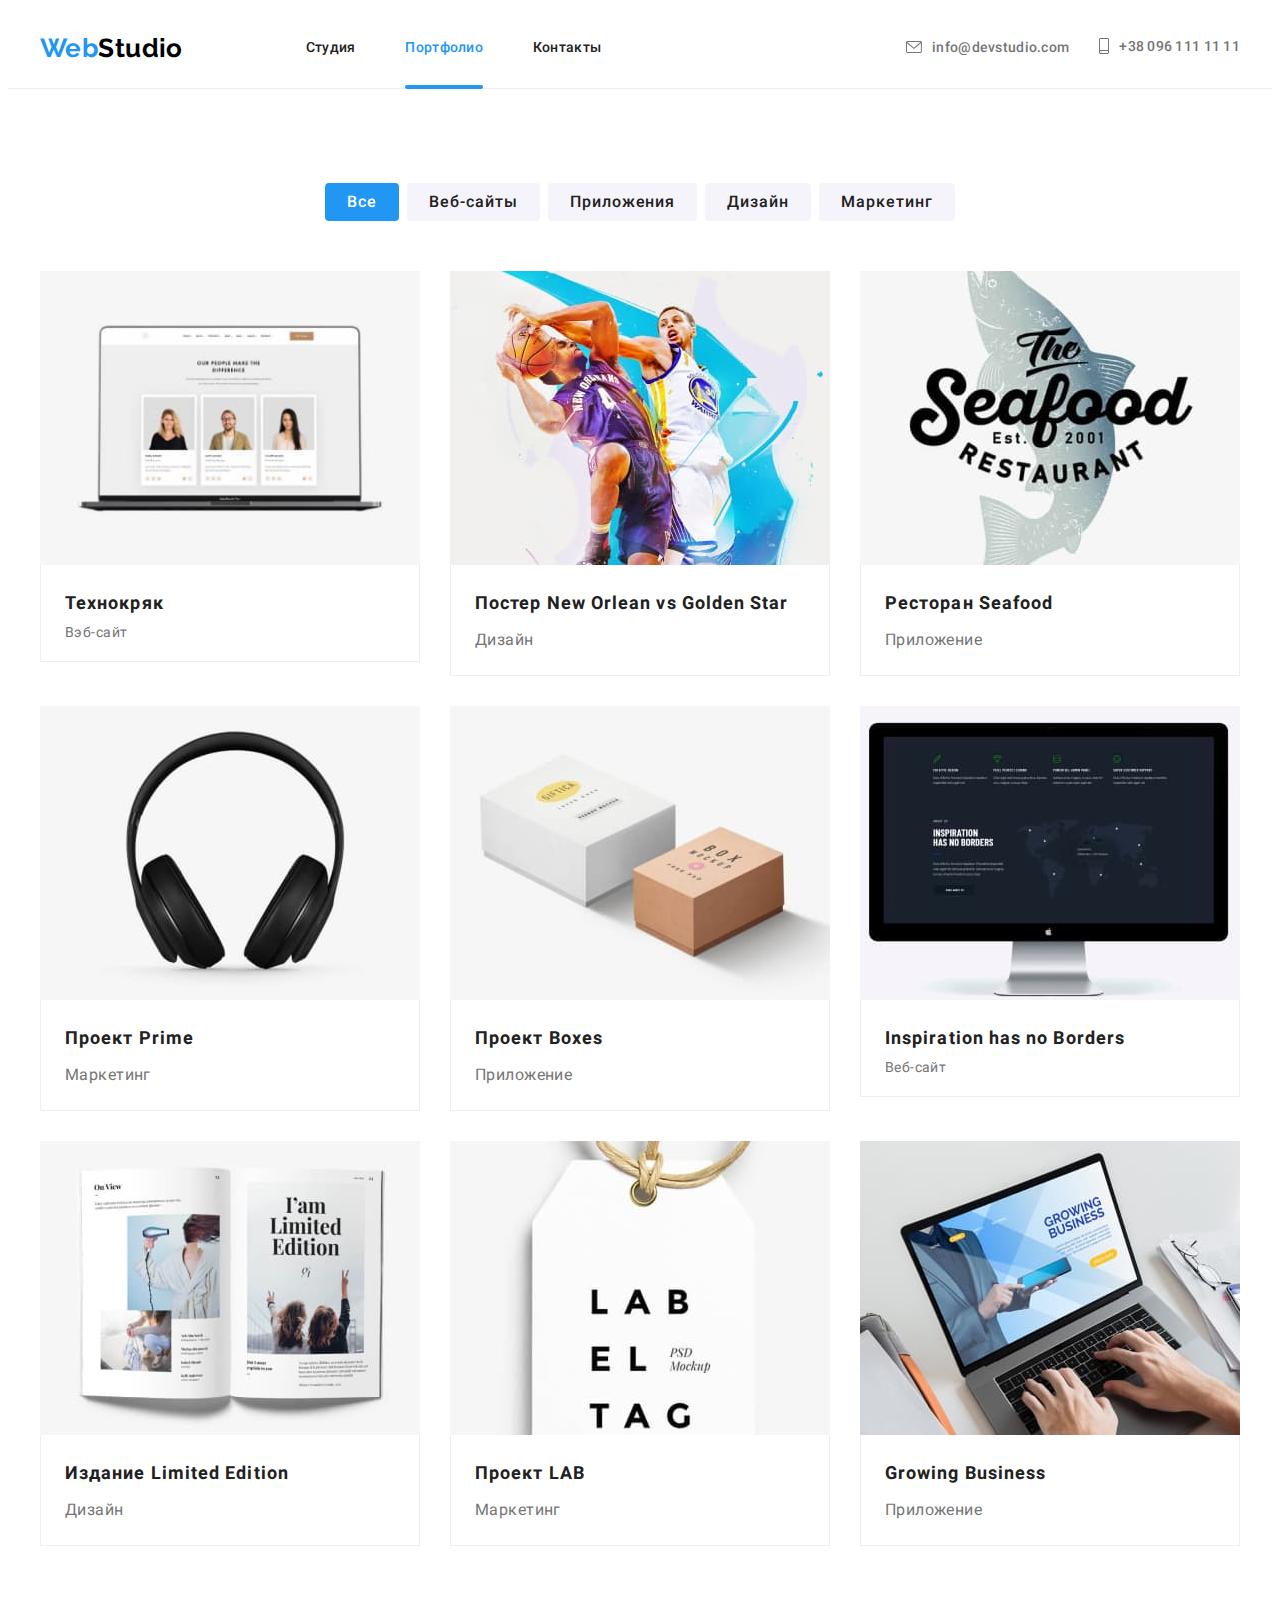
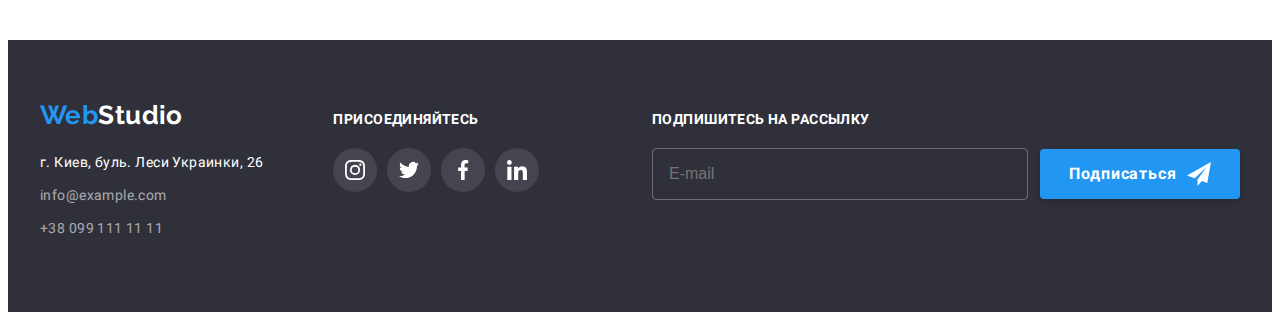
==== commit 769dac55: "Realise best one" ====
--- a/portfolio.html
+++ b/portfolio.html
@@ -33,64 +33,76 @@
           data-menu-button
         >
           <svg aria-label="Переключатель мобильного меню">
-            <use class="menu__icon-close" href="./images/icons.svg#icon-menu-close"></use>
             <use class="menu__icon-menu" href="./images/icons.svg#icon-menu"></use>
           </svg>
         </button>
 
-        <div class="menu__container" id="menu-container" data-menu>
-          <nav class="navigation">
-            <ul class="navigation__list">
-              <li class="navigation__item">
-                <a href="./index.html" class="navigation__link">Студия</a>
-              </li>
-
-              <li class="navigation__item">
-                <a href="./portfolio.html" class="navigation__link navigation__link--current"
-                  >Портфолио</a
-                >
-              </li>
-
-              <li class="navigation__item">
-                <a href="#" class="navigation__link">Контакты</a>
+        <div class="menu__backdrop" data-menu-backdrop>
+          <div class="menu__container" id="menu-container" data-menu>
+            <button
+              class="menu__button-close"
+              type="button"
+              aria-expanded="false"
+              aria-controls="menu-container"
+              data-menu-button-close
+            >
+              <svg aria-label="Переключатель мобильного меню">
+                <use class="menu__icon-close" href="./images/icons.svg#icon-menu-close"></use>
+              </svg>
+            </button>
+            <nav class="navigation">
+              <ul class="navigation__list">
+                <li class="navigation__item">
+                  <a href="./index.html" class="navigation__link">Студия</a>
+                </li>
+
+                <li class="navigation__item">
+                  <a href="./portfolio.html" class="navigation__link navigation__link--current"
+                    >Портфолио</a
+                  >
+                </li>
+
+                <li class="navigation__item">
+                  <a href="#" class="navigation__link">Контакты</a>
+                </li>
+              </ul>
+            </nav>
+
+            <ul class="contact__list container__contact">
+              <li class="contact__item">
+                <a href="mailto:info@devstudio.com" class="contact__link">
+                  <svg class="contact__icon contact__icon--prepend" width="16" height="12">
+                    <use href="./images/icons.svg#icon-envelope"></use>
+                  </svg>
+                  info@devstudio.com
+                </a>
+              </li>
+
+              <li class="contact__item">
+                <a href="tel:+380961111111" class="contact__link contact__link--accent">
+                  <svg class="contact__icon contact__icon--prepend" width="10" height="16">
+                    <use href="./images/icons.svg#icon-smartphone"></use>
+                  </svg>
+                  +38 096 111 11 11
+                </a>
               </li>
             </ul>
-          </nav>
-
-          <ul class="contact__list container__contact">
-            <li class="contact__item">
-              <a href="mailto:info@devstudio.com" class="contact__link">
-                <svg class="contact__icon contact__icon--prepend" width="16" height="12">
-                  <use href="./images/icons.svg#icon-envelope"></use>
-                </svg>
-                info@devstudio.com
-              </a>
-            </li>
-
-            <li class="contact__item">
-              <a href="tel:+380961111111" class="contact__link contact__link--accent">
-                <svg class="contact__icon contact__icon--prepend" width="10" height="16">
-                  <use href="./images/icons.svg#icon-smartphone"></use>
-                </svg>
-                +38 096 111 11 11
-              </a>
-            </li>
-          </ul>
-
-          <ul class="social-string">
-            <li class="social-string__item">
-              <a href="#" class="social-string__link">Instagram</a>
-            </li>
-            <li class="social-string__item">
-              <a href="#" class="social-string__link">Twitter</a>
-            </li>
-            <li class="social-string__item">
-              <a href="#" class="social-string__link">Facebook</a>
-            </li>
-            <li class="social-string__item">
-              <a href="#" class="social-string__link">LinkedIn</a>
-            </li>
-          </ul>
+
+            <ul class="social-string">
+              <li class="social-string__item">
+                <a href="#" class="social-string__link">Instagram</a>
+              </li>
+              <li class="social-string__item">
+                <a href="#" class="social-string__link">Twitter</a>
+              </li>
+              <li class="social-string__item">
+                <a href="#" class="social-string__link">Facebook</a>
+              </li>
+              <li class="social-string__item">
+                <a href="#" class="social-string__link">LinkedIn</a>
+              </li>
+            </ul>
+          </div>
         </div>
       </div>
     </header>
--- a/css/main.min.css
+++ b/css/main.min.css
@@ -2,5 +2,5 @@
     0px 2px 1px rgba(0, 0, 0, 0.2);--shadow-btn: 0px 4px 4px rgba(0, 0, 0, 0.15);--shadow-btn-filter: 0px 3px 1px rgba(0, 0, 0, 0.1), 0px 1px 2px rgba(0, 0, 0, 0.08),
     0px 2px 2px rgba(0, 0, 0, 0.12);--shadow-modal: 0px 1px 3px rgba(0, 0, 0, 0.12), 0px 1px 1px rgba(0, 0, 0, 0.14),
     0px 2px 1px rgba(0, 0, 0, 0.2);--shadow-menu-mobile: 0px 4px 8px rgba(0, 0, 0, 0.04), 0px 2px 4px rgba(0, 0, 0, 0.08),
-    0px 1px 3px rgba(0, 0, 0, 0.16);--timing-primary: cubic-bezier(0.4, 0, 0.2, 1);--width-card-768: 354px;--width-container-480: 480px;--width-container-768: 768px;--width-container-1200: 1200px;--width-page: 1600px;--width-form-modal-under-1200: 370px;--width-form-modal-1200: 448px}@font-face{font-family:'Raleway';src:url("../../fonts/Raleway-Bold.eot");src:local("вє"),url("../../fonts/Raleway-Bold.woff") format("woff"),url("../../fonts/Raleway-Bold.ttf") format("truetype"),url("../../fonts/Raleway-Bold.svg") format("svg");font-weight:700;font-style:normal}@font-face{font-family:'Roboto';src:url("../../fonts/Roboto-Regular.eot");src:local("вє"),url("../../fonts/Roboto-Regular.woff") format("woff"),url("../../fonts/Roboto-Regular.ttf") format("truetype"),url("../../font/Roboto-Regular.svg") format("svg");font-weight:normal;font-style:normal}@font-face{font-family:'Roboto';src:url("../../fonts/Roboto-Medium.eot");src:local("вє"),url("../../fonts/Roboto-Medium.woff") format("woff"),url("../../fonts/Roboto-Medium.ttf") format("truetype"),url("../../fonts/Roboto-Medium.svg") format("svg");font-weight:500;font-style:normal}@font-face{font-family:'Roboto';src:url("../../fonts/Roboto-Bold.eot");src:local("вє"),url("../../fonts/Roboto-Bold.woff") format("woff"),url("../../fonts/Roboto-Bold.ttf") format("truetype"),url("../../fonts/Roboto-Bold.svg") format("svg");font-weight:700;font-style:normal}@font-face{font-family:'Roboto';src:url("../../fonts/Roboto-Black.eot");src:local("вє"),url("../../fonts/Roboto-Black.woff") format("woff"),url("../../fonts/Roboto-Black.ttf") format("truetype"),url("../../fonts/Roboto-Black.svg") format("svg");font-weight:900;font-style:normal}body{font-family:var(--font-family-primary);background-color:var(--bg-page);color:var(--color-p);font-size:var(--font-size-primary);letter-spacing:var(--letter-spacing-primary);line-height:var(--line-height-primary)}.body-fixed{position:fixed;width:100%}h1,h2,h3,p,ul,li{margin:0}ul,li{list-style:none;text-decoration:none;padding:0}img{display:block;max-width:100%;height:auto}a{text-decoration:none;color:inherit}address{font-style:normal}button{padding:0;border:none;font:inherit;color:inherit;background-color:transparent;cursor:pointer}*:focus-visible{outline:none}.visually-hidden{position:absolute;width:1px;height:1px;margin:-1px;border:0;padding:0;white-space:nowrap;-webkit-clip-path:inset(100%);clip-path:inset(100%);clip:rect(0 0 0 0);overflow:hidden}.social__icon,.modal__close-icon,.clientage__icon{display:block;fill:currentColor}.social__cta,.sign-up__cta{display:block;text-transform:uppercase;margin-bottom:20px}.department__title,.staff__title,.clientage__title{font-weight:700;font-size:28px;line-height:1.17;color:var(--color-h-second);margin-bottom:30px}@media screen and (min-width: 1200px){.department__title,.staff__title,.clientage__title{font-size:36px;margin-bottom:50px}}.button{display:-webkit-box;display:-ms-flexbox;display:flex;-webkit-box-pack:center;-ms-flex-pack:center;justify-content:center;-webkit-box-align:center;-ms-flex-align:center;align-items:center;min-width:200px;height:50px;padding:0;font-weight:700;font-size:16px;line-height:1.875;letter-spacing:0.06em;color:var(--color-btn-submit-modal);-webkit-box-shadow:var(--shadow-btn);box-shadow:var(--shadow-btn);background-color:var(--color-accent);border:none;border-radius:var(--radius-board-primary);cursor:pointer;-webkit-transition:background-color var(--duration-primary) var(--timing-primary);transition:background-color var(--duration-primary) var(--timing-primary)}.button:hover,.button:focus{background-color:var(--bg-btn-hover)}.section{max-width:1600px;margin:0 auto;text-align:center;padding-top:var(--padding-section-under-1200);padding-bottom:var(--padding-section-under-1200)}@media screen and (min-width: 1200px){.section{padding-top:var(--padding-section-1200);padding-bottom:var(--padding-section-1200)}}.container{width:100%;padding-left:var(--padding-container);padding-right:var(--padding-container);margin-left:auto;margin-right:auto}@media screen and (min-width: 480px){.container{max-width:var(--width-container-480)}}@media screen and (min-width: 768px){.container{max-width:var(--width-container-768)}}@media screen and (min-width: 1200px){.container{max-width:var(--width-container-1200)}}.social{color:var(--color-cta-footer)}.social__list,.social__item{display:-webkit-box;display:-ms-flexbox;display:flex;-webkit-box-pack:center;-ms-flex-pack:center;justify-content:center;-webkit-box-align:center;-ms-flex-align:center;align-items:center}.social__item:not(:last-child){margin-right:10px}.social__link{display:block;list-style:none;padding:0;margin:0;color:inherit;border:none;border-radius:50%;background-color:var(--bg-social-icon-footer);padding:12px;-webkit-transition:background-color var(--duration-primary) var(--timing-primary);transition:background-color var(--duration-primary) var(--timing-primary)}.social__link:hover,.social__link:focus{background-color:var(--color-accent)}.social__link--refill{color:var(--color-icon-social-staff);-webkit-transition:color var(--duration-primary) var(--timing-primary);transition:color var(--duration-primary) var(--timing-primary)}.social__link--refill:hover,.social__link--refill:focus{color:var(--color-icon-social-staff-hover)}.header{width:100%;max-width:1600px;margin-left:auto;margin-right:auto;background-color:var(--bg-header);border-bottom:1px solid var(--color-board-header)}@media screen and (max-width: 767px){.header{padding-top:16px;padding-bottom:16px}}@media screen and (max-width: 767px){.header__container{position:relative}}@media screen and (min-width: 768px){.header__container{display:-webkit-box;display:-ms-flexbox;display:flex;-webkit-box-pack:start;-ms-flex-pack:start;justify-content:start;-webkit-box-align:center;-ms-flex-align:center;align-items:center}}.menu__button{display:none;z-index:2}@media screen and (max-width: 767px){.menu__button{position:absolute;top:50%;right:0px;-webkit-transform:translateY(-50%);transform:translateY(-50%);padding:0;margin:0;border:none;display:-webkit-box;display:-ms-flexbox;display:flex;-webkit-box-pack:center;-ms-flex-pack:center;justify-content:center;-webkit-box-align:center;-ms-flex-align:center;align-items:center;width:40px;height:40px;background-color:transparent;border:none;color:var(--color-icon-menu-mobile);cursor:pointer}}.menu__button:hover,.menu__button:focus{color:var(--color-accent)}.menu__icon-close{display:block;width:19px;height:19px;opacity:0;fill:currentColor;-webkit-transition:opacity var(--duration-primary) var(--timing-primary);transition:opacity var(--duration-primary) var(--timing-primary)}.menu__button.is-open .menu__icon-close{opacity:1}.menu__icon-menu{display:block;width:24px;height:16px;opacity:1;fill:currentColor;-webkit-transition:opacity var(--duration-primary) var(--timing-primary);transition:opacity var(--duration-primary) var(--timing-primary)}.menu__button.is-open .menu__icon-menu{opacity:0}@media screen and (min-width: 768px){.menu__container{display:-webkit-box;display:-ms-flexbox;display:flex;-webkit-box-pack:start;-ms-flex-pack:start;justify-content:start;-webkit-box-align:center;-ms-flex-align:center;align-items:center;text-align:left;height:100%}}@media screen and (max-width: 767px){.menu__container{display:none}}@media screen and (max-width: 767px){.menu__container.is-open{position:fixed;top:0;left:0;width:calc(100vw);z-index:1;display:-webkit-box;display:-ms-flexbox;display:flex;-webkit-box-pack:start;-ms-flex-pack:start;justify-content:start;-webkit-box-align:start;-ms-flex-align:start;align-items:flex-start;-webkit-box-orient:vertical;-webkit-box-direction:normal;-ms-flex-direction:column;flex-direction:column;background-color:var(--bg-menu-mobile);-webkit-box-shadow:var(--shadow-menu-mobile);box-shadow:var(--shadow-menu-mobile);padding:var(--padding-menu-mobile)}}@media screen and (min-width: 768px){.menu__container.is-open{display:-webkit-box;display:-ms-flexbox;display:flex;-webkit-box-pack:start;-ms-flex-pack:start;justify-content:start;-webkit-box-align:center;-ms-flex-align:center;align-items:center;text-align:left}}.container__logo{margin-right:auto}@media screen and (max-width: 767px){.container__contact{margin-top:306px;margin-bottom:64px}}@media screen and (min-width: 768px){.container__contact{margin-left:84px}}@media screen and (min-width: 1200px){.container__contact{margin-left:305px}}.logo{display:block;font-family:var(--font-family-secondary);font-size:24px;font-weight:700;line-height:1.17;color:var(--color-logo-header);text-decoration:none}@media screen and (min-width: 1200px){.logo{font-size:26px;line-height:1.19}}.logo--accent{color:var(--color-accent)}.footer__logo{color:var(--color-logo-footer);margin-bottom:20px}@media screen and (min-width: 1200px){.footer__logo{font-size:26px;line-height:1.19}}@media screen and (min-width: 768px){.navigation__list{display:-webkit-box;display:-ms-flexbox;display:flex;-webkit-box-pack:start;-ms-flex-pack:start;justify-content:start;-webkit-box-align:center;-ms-flex-align:center;align-items:center}}@media screen and (max-width: 767px){.navigation__item+.navigation__item{margin-top:32px}}@media screen and (min-width: 768px){.navigation__item+.navigation__item{margin-left:var(--margin-menu-item)}}.navigation__link{text-decoration:none;font-weight:500;letter-spacing:0.02em;color:var(--color-menu-header);-webkit-transition:color var(--duration-primary) var(--timing-primary);transition:color var(--duration-primary) var(--timing-primary)}.navigation__link--current{color:var(--color-accent)}.navigation__link:hover,.navigation__link:focus{color:var(--color-accent)}@media screen and (max-width: 767px){.navigation__link{font-size:40px;line-height:1.175}}@media screen and (min-width: 768px){.navigation__link{position:relative;display:-webkit-box;display:-ms-flexbox;display:flex;-webkit-box-pack:start;-ms-flex-pack:start;justify-content:start;-webkit-box-align:center;-ms-flex-align:center;align-items:center;padding:32px 0}}@media screen and (min-width: 768px){.navigation__link--current::after{position:absolute;left:0;bottom:-1px;content:'';background-color:var(--color-accent);border-radius:2px;height:4px;width:100%}}@media screen and (max-width: 767px){.contact__list{display:-webkit-box;display:-ms-flexbox;display:flex;-webkit-box-pack:start;-ms-flex-pack:start;justify-content:start;-webkit-box-align:start;-ms-flex-align:start;align-items:flex-start;-webkit-box-orient:vertical;-webkit-box-direction:reverse;-ms-flex-direction:column-reverse;flex-direction:column-reverse}}@media screen and (min-width: 768px) and (max-width: 1199px){.contact__list{display:-webkit-box;display:-ms-flexbox;display:flex;-webkit-box-pack:start;-ms-flex-pack:start;justify-content:start;-webkit-box-align:start;-ms-flex-align:start;align-items:flex-start;-webkit-box-orient:vertical;-webkit-box-direction:normal;-ms-flex-direction:column;flex-direction:column}}@media screen and (min-width: 1200px){.contact__list{display:-webkit-box;display:-ms-flexbox;display:flex;-webkit-box-pack:start;-ms-flex-pack:start;justify-content:start;-webkit-box-align:center;-ms-flex-align:center;align-items:center;height:100%}}@media screen and (min-width: 768px) and (max-width: 1199px){.contact__item+.contact__item{margin-top:10px}}@media screen and (min-width: 1200px){.contact__item+.contact__item{margin-left:var(--margin-contact-item);height:100%}}.contact__link{font-weight:500;letter-spacing:0.02em;color:var(--color-link-header);text-decoration:none;-webkit-transition:color var(--duration-primary) var(--timing-primary);transition:color var(--duration-primary) var(--timing-primary)}.contact__link:hover,.contact__link:focus{color:var(--color-accent)}@media screen and (min-width: 768px){.contact__link{display:-webkit-inline-box;display:-ms-inline-flexbox;display:inline-flex;-webkit-box-pack:start;-ms-flex-pack:start;justify-content:start;-webkit-box-align:center;-ms-flex-align:center;align-items:center;font-size:14px;line-height:1.143}}@media screen and (min-width: 1200px){.contact__link{display:-webkit-inline-box;display:-ms-inline-flexbox;display:inline-flex;-webkit-box-pack:start;-ms-flex-pack:start;justify-content:start;-webkit-box-align:center;-ms-flex-align:center;align-items:center;height:100%;font-size:14px;line-height:1.143}}@media screen and (max-width: 767px){.contact__link--accent{color:var(--color-accent)}}@media screen and (max-width: 767px){.contact__item:nth-child(1){font-size:24px;line-height:1.167}}@media screen and (max-width: 767px){.contact__item:nth-child(2){margin-bottom:32px;font-size:34px;line-height:1.176}}@media screen and (max-width: 767px){.contact__icon{display:none}}@media screen and (min-width: 768px){.contact__icon{display:block;fill:currentColor}}@media screen and (min-width: 768px){.contact__icon--prepend{margin-right:10px}}.social-string{display:none}@media screen and (max-width: 767px){.social-string{display:-webkit-box;display:-ms-flexbox;display:flex;-webkit-box-pack:start;-ms-flex-pack:start;justify-content:start;-webkit-box-align:center;-ms-flex-align:center;align-items:center;margin-left:-10px}}.social-string__item+.social-string__item{border-left:1px solid var(--color-board-input-modal)}.social-string__link{display:inline-block;text-decoration:none;padding:0 10px;background-color:transparent;font-weight:500;font-size:18px;line-height:1.222;letter-spacing:0.02em;color:var(--color-accent)}.hero__section{max-width:1600px;height:400px;background-position:center;background-size:cover;background-color:var(--bg-hero);color:var(--color-title-hero);text-align:center;padding-top:var(--padding-hero-under-1200);padding-bottom:var(--padding-hero-under-1200)}@media screen and (max-width: 479px){.hero__section{max-width:480px;background-image:-webkit-gradient(linear, left top, left bottom, from(rgba(47,48,58,0.4)), to(rgba(47,48,58,0.4))),url("../images/hero-480.jpeg");background-image:linear-gradient(rgba(47,48,58,0.4), rgba(47,48,58,0.4)),url("../images/hero-480.jpeg")}}@media screen and (max-width: 479px) and (min-device-pixel-ratio: 2), screen and (max-width: 479px) and (-webkit-min-device-pixel-ratio: 2), screen and (max-width: 479px) and (min-resolution: 192dpi), screen and (max-width: 479px) and (min-resolution: 2dppx){.hero__section{background-image:-webkit-gradient(linear, left top, left bottom, from(rgba(47,48,58,0.4)), to(rgba(47,48,58,0.4))),url("../images/hero-960.jpeg");background-image:linear-gradient(rgba(47,48,58,0.4), rgba(47,48,58,0.4)),url("../images/hero-960.jpeg")}}@media screen and (min-width: 480px) and (max-width: 767px){.hero__section{max-width:768px;background-image:-webkit-gradient(linear, left top, left bottom, from(rgba(47,48,58,0.4)), to(rgba(47,48,58,0.4))),url("../images/hero-768.jpeg");background-image:linear-gradient(rgba(47,48,58,0.4), rgba(47,48,58,0.4)),url("../images/hero-768.jpeg")}}@media screen and (min-width: 480px) and (max-width: 767px) and (min-device-pixel-ratio: 2), screen and (min-width: 480px) and (max-width: 767px) and (-webkit-min-device-pixel-ratio: 2), screen and (min-width: 480px) and (max-width: 767px) and (min-resolution: 192dpi), screen and (min-width: 480px) and (max-width: 767px) and (min-resolution: 2dppx){.hero__section{background-image:-webkit-gradient(linear, left top, left bottom, from(rgba(47,48,58,0.4)), to(rgba(47,48,58,0.4))),url("../images/hero-1536.jpeg");background-image:linear-gradient(rgba(47,48,58,0.4), rgba(47,48,58,0.4)),url("../images/hero-1536.jpeg")}}@media screen and (min-width: 768px){.hero__section{max-width:1600px;background-image:-webkit-gradient(linear, left top, left bottom, from(rgba(47,48,58,0.4)), to(rgba(47,48,58,0.4))),url("../images/hero-1600.jpeg");background-image:linear-gradient(rgba(47,48,58,0.4), rgba(47,48,58,0.4)),url("../images/hero-1600.jpeg")}}@media screen and (min-width: 768px) and (min-device-pixel-ratio: 2), screen and (min-width: 768px) and (-webkit-min-device-pixel-ratio: 2), screen and (min-width: 768px) and (min-resolution: 192dpi), screen and (min-width: 768px) and (min-resolution: 2dppx){.hero__section{background-image:-webkit-gradient(linear, left top, left bottom, from(rgba(47,48,58,0.4)), to(rgba(47,48,58,0.4))),url("../images/hero-3200.jpeg");background-image:linear-gradient(rgba(47,48,58,0.4), rgba(47,48,58,0.4)),url("../images/hero-3200.jpeg")}}@media screen and (min-width: 1200px){.hero__section{padding-top:var(--padding-hero-1200);padding-bottom:var(--padding-hero-1200);height:600px}}.hero__container{display:-webkit-box;display:-ms-flexbox;display:flex;-webkit-box-pack:start;-ms-flex-pack:start;justify-content:start;-webkit-box-align:center;-ms-flex-align:center;align-items:center;-webkit-box-orient:vertical;-webkit-box-direction:normal;-ms-flex-direction:column;flex-direction:column}.hero__title{font-weight:900;font-size:26px;line-height:1.615;letter-spacing:0.06em;text-transform:uppercase;margin-bottom:30px}@media screen and (min-width: 1200px){.hero__title{font-size:44px;line-height:1.36}}.backdrop{position:fixed;top:0;left:0;width:100%;min-height:100%;background-color:var(--bg-backdrop);visibility:visible;-webkit-transition:visibility var(--duration-primary) var(--timing-primary);transition:visibility var(--duration-primary) var(--timing-primary)}.backdrop--is-hidden{visibility:hidden;pointer-events:none;-webkit-transition:visibility var(--duration-primary) var(--timing-primary);transition:visibility var(--duration-primary) var(--timing-primary)}.modal{position:relative;padding:var(--padding-modal);background-color:var(--bg-modal);border-radius:var(--radius-board-primary);-webkit-box-shadow:var(--shadow-modal);box-shadow:var(--shadow-modal)}.modal__close-btn{position:absolute;top:8px;right:8px;display:-webkit-box;display:-ms-flexbox;display:flex;-webkit-box-pack:center;-ms-flex-pack:center;justify-content:center;-webkit-box-align:center;-ms-flex-align:center;align-items:center;width:30px;height:30px;margin:0;padding:0;color:var(--color-btn-close);border:1px solid var(--color-board-btn-close);border-radius:50%;cursor:pointer;background-color:transparent;-webkit-transition:color var(--duration-primary) var(--timing-primary);transition:color var(--duration-primary) var(--timing-primary)}.modal__close-btn:hover,.modal__close-btn:focus{color:var(--color-accent)}.backdrop--is-hidden .modal{position:absolute;top:50%;left:50%;-webkit-transform:translate(-50%, -50%) scale(0.2);transform:translate(-50%, -50%) scale(0.2);opacity:0}.backdrop__modal{position:absolute;top:50%;left:50%;-webkit-transform:translate(-50%, -50%) scale(1);transform:translate(-50%, -50%) scale(1);opacity:1;-webkit-transition:opacity var(--duration-primary) var(--timing-primary),-webkit-transform var(--duration-primary) var(--timing-primary);transition:opacity var(--duration-primary) var(--timing-primary),-webkit-transform var(--duration-primary) var(--timing-primary);transition:opacity var(--duration-primary) var(--timing-primary),transform var(--duration-primary) var(--timing-primary);transition:opacity var(--duration-primary) var(--timing-primary),transform var(--duration-primary) var(--timing-primary),-webkit-transform var(--duration-primary) var(--timing-primary)}.form{display:-webkit-box;display:-ms-flexbox;display:flex;-webkit-box-pack:start;-ms-flex-pack:start;justify-content:start;-webkit-box-align:center;-ms-flex-align:center;align-items:center;-webkit-box-orient:vertical;-webkit-box-direction:normal;-ms-flex-direction:column;flex-direction:column;width:var(--width-form-modal-under-1200);text-align:left;padding:0;margin:0}@media screen and (max-width: 479px){.form{width:calc(100vw - 80px)}}@media screen and (min-width: 1200px){.form{width:var(--width-form-modal-1200)}}.form__title{font-weight:700;font-size:20px;line-height:1.5;text-align:center;color:var(--color-title-modal);margin-bottom:12px}@media screen and (min-width: 1200px){.form__title{line-height:1.17}}.form__field-group{width:100%;font-size:16px;line-height:1.125;margin-bottom:20px}.form__field{position:relative;width:100%;margin-bottom:10px}.form__field:focus-within>.form__icon{fill:var(--color-accent)}.form__label{display:block;font-size:12px;line-height:1.17;letter-spacing:0.01em;color:var(--color-label-modal);padding:0;margin-bottom:4px}.form__input{width:100%;min-height:40px;border:1px solid var(--color-board-input-modal);border-radius:var(--radius-board-primary);padding-left:42px;color:var(--color-text-modal);-webkit-transition:border var(--duration-primary) var(--timing-primary);transition:border var(--duration-primary) var(--timing-primary)}.form__input:focus-within{border:1px solid var(--color-board-input-modal-accent)}.form__icon{display:block;position:absolute;left:12px;top:50%;-webkit-transform:translateY(-50%);transform:translateY(-50%);fill:var(--color-icon-modal);-webkit-transition:fill var(--duration-primary) var(--timing-primary);transition:fill var(--duration-primary) var(--timing-primary)}.form__textarea{display:block;width:100%;min-height:120px;border:1px solid var(--color-board-input-modal);border-radius:var(--radius-board-primary);color:var(--color-text-modal);padding:12px 16px;margin:0;resize:none;-webkit-transition:border var(--duration-primary) var(--timing-primary);transition:border var(--duration-primary) var(--timing-primary)}.form__textarea:focus-within{border:1px solid var(--color-board-input-modal-accent)}.form__textarea::-webkit-input-placeholder{color:var(--color-placeholder-modal)}.form__textarea:-ms-input-placeholder{color:var(--color-placeholder-modal)}.form__textarea::-ms-input-placeholder{color:var(--color-placeholder-modal)}.form__textarea::placeholder{color:var(--color-placeholder-modal)}.form__checkbox-label{position:relative;display:-webkit-box;display:-ms-flexbox;display:flex;margin:0;padding:0;padding-left:24px;font-size:12px;line-height:1.25;letter-spacing:0.03em;color:var(--color-text-modal);margin-bottom:30px}@media screen and (max-width: 446px){.form__checkbox-label{font-size:10px;line-height:1.666}}@media screen and (max-width: 389px){.form__checkbox-label{font-size:9px;line-height:1.666}}@media screen and (min-width: 1200px){.form__checkbox-label{font-size:14px;line-height:1.071}}.form__checkbox-link{color:var(--color-accent);padding:0;margin:0}.form__custom-checkbox{position:absolute;top:50%;left:0;-webkit-transform:translateY(-50%);transform:translateY(-50%);display:block;z-index:-1}.form__icon-unchecked{opacity:1;-webkit-transition:opacity var(--duration-primary) var(--timing-primary);transition:opacity var(--duration-primary) var(--timing-primary)}.checkbox:checked+.form__custom-checkbox .form__icon-unchecked{opacity:0}.form__icon-checked{opacity:0;fill:var(--color-accent);-webkit-transition:opacity var(--duration-primary) var(--timing-primary);transition:opacity var(--duration-primary) var(--timing-primary)}.checkbox:checked+.form__custom-checkbox .form__icon-checked{opacity:1}@media screen and (min-width: 1200px){.achievement__section{padding-bottom:0}}@media screen and (min-width: 768px){.achievement__list{display:-webkit-box;display:-ms-flexbox;display:flex;-ms-flex-wrap:wrap;flex-wrap:wrap;margin-left:-30px;margin-top:-30px}}@media screen and (max-width: 479px){.achievement__item{width:100%}}@media screen and (min-width: 480px) and (max-width: 767px){.achievement__item+.achievement__item{margin-top:var(--gap-v)}}@media screen and (min-width: 480px) and (max-width: 767px){.achievement__item{width:450px}}@media screen and (min-width: 768px) and (max-width: 1199px){.achievement__item{-ms-flex-preferred-size:calc(100% / 2 - var(--gap-h));flex-basis:calc(100% / 2 - var(--gap-h));margin-left:var(--gap-v);margin-top:var(--gap-h)}}@media screen and (min-width: 1200px){.achievement__item{-ms-flex-preferred-size:calc(100% / 4 - var(--gap-h));flex-basis:calc(100% / 4 - var(--gap-h));margin-left:var(--gap-v);margin-top:var(--gap-h)}}.achievement__thumb{height:120px;display:-webkit-box;display:-ms-flexbox;display:flex;-webkit-box-pack:center;-ms-flex-pack:center;justify-content:center;-webkit-box-align:center;-ms-flex-align:center;align-items:center;background-color:var(--bg-achievement);margin-bottom:30px}.achievement__title{display:block;text-align:center;font-weight:700;font-size:14px;text-transform:uppercase;color:var(--color-h-second);margin-bottom:10px}@media screen and (min-width: 768px){.achievement__title{text-align:left}}.achievement__text{line-height:1.71;text-align:left}@media screen and (max-width: 1199px){.department{display:none}}.department__list{display:-webkit-box;display:-ms-flexbox;display:flex;-webkit-box-pack:justify;-ms-flex-pack:justify;justify-content:space-between;-webkit-box-align:stretch;-ms-flex-align:stretch;align-items:stretch}.department__item{position:relative}.department__subtitle{position:absolute;bottom:0;left:0;display:-webkit-box;display:-ms-flexbox;display:flex;-webkit-box-pack:center;-ms-flex-pack:center;justify-content:center;-webkit-box-align:center;-ms-flex-align:center;align-items:center;width:100%;height:70px;font-weight:700;font-size:14px;text-transform:uppercase;color:var(--color-department);background-color:var(--bg-department)}.staff{background-color:var(--bg-section-staff)}@media screen and (min-width: 768px){.staff__card-set{display:-webkit-box;display:-ms-flexbox;display:flex;-webkit-box-pack:center;-ms-flex-pack:center;justify-content:center;-webkit-box-align:center;-ms-flex-align:center;align-items:center;-ms-flex-wrap:wrap;flex-wrap:wrap;margin-left:-30px;margin-top:-30px}}.staff__card{border-radius:0px 0px 4px 4px;-webkit-box-shadow:var(--shadow-card-staff);box-shadow:var(--shadow-card-staff)}@media screen and (max-width: 479px){.staff__card{width:100%}}@media screen and (min-width: 480px) and (max-width: 767px){.staff__card{width:450px}}@media screen and (max-width: 767px){.staff__card+.staff__card{margin-top:var(--gap-v)}}@media screen and (min-width: 768px) and (max-width: 1199px){.staff__card{-ms-flex-preferred-size:calc(100% / 2 - var(--gap-v));flex-basis:calc(100% / 2 - var(--gap-v));margin-left:var(--gap-v);margin-top:var(--gap-h)}}@media screen and (min-width: 1200px){.staff__card{-ms-flex-preferred-size:calc(100% / 4 - var(--gap-v));flex-basis:calc(100% / 4 - var(--gap-v));margin-left:var(--gap-v);margin-top:var(--gap-h)}}@media screen and (max-width: 479px){.staff__thumb{width:100%}}@media screen and (min-width: 480px){.staff__thumb{width:450px}}@media screen and (min-width: 678px){.staff__thumb{width:354px}}@media screen and (min-width: 1200px){.staff__thumb{width:270px}}.staff__description{background-color:var(--bg-card-staff);padding-top:30px;padding-bottom:24px}@media screen and (min-width: 1200px){.staff__description{padding-bottom:30px}}.staff__name{font-weight:500;font-size:16px;line-height:1.19;color:var(--color-h-third);margin-bottom:10px}.staff__position{font-size:16px;line-height:1.19;color:var(--color-p);background-color:var(--bg-card-staff);margin-bottom:16px}.clientage__list{display:-webkit-box;display:-ms-flexbox;display:flex;-webkit-box-pack:center;-ms-flex-pack:center;justify-content:center;-webkit-box-align:center;-ms-flex-align:center;align-items:center;-ms-flex-wrap:wrap;flex-wrap:wrap;margin-left:-30px;margin-top:-30px}.clientage__item{-ms-flex-preferred-size:calc(100% / 2 - 30px);flex-basis:calc(100% / 2 - 30px);margin-left:var(--gap-h);margin-top:var(--gap-v)}@media screen and (min-width: 768px){.clientage__item{-ms-flex-preferred-size:calc(100% / 3 - 30px);flex-basis:calc(100% / 3 - 30px);margin-left:var(--gap-h);margin-top:var(--gap-v)}}@media screen and (min-width: 1200px){.clientage__item{-ms-flex-preferred-size:calc(100% / 6 - 30px);flex-basis:calc(100% / 6 - 30px);margin-left:var(--gap-h);margin-top:var(--gap-v)}}.clientage__link{display:-webkit-box;display:-ms-flexbox;display:flex;-webkit-box-pack:center;-ms-flex-pack:center;justify-content:center;-webkit-box-align:center;-ms-flex-align:center;align-items:center;list-style:none;margin:0;width:100%;height:92px;color:var(--color-icon-client);background-color:var(--bg-client);border:1px solid var(--color-board-client);border-radius:var(--radius-board-primary);-webkit-transition:color var(--duration-primary) var(--timing-primary),border var(--duration-primary) var(--timing-primary);transition:color var(--duration-primary) var(--timing-primary),border var(--duration-primary) var(--timing-primary)}.clientage__link:hover,.clientage__link:focus{color:var(--color-accent);border:1px solid var(--color-accent)}.portfolio__filter-set{display:-webkit-box;display:-ms-flexbox;display:flex;-webkit-box-pack:center;-ms-flex-pack:center;justify-content:center}.portfolio__filter-set--append{margin-bottom:25px}@media screen and (max-width: 767px){.portfolio__filter-set{-webkit-box-pack:start;-ms-flex-pack:start;justify-content:start;-ms-flex-wrap:wrap;flex-wrap:wrap}}@media screen and (min-width: 768px){.portfolio__filter-set--append{margin-bottom:30px}}@media screen and (min-width: 768px){.portfolio__filter-set--append{margin-bottom:50px}}.portfolio__filter:not(:last-child){margin-right:8px}@media screen and (max-width: 767px){.portfolio__filter{margin-bottom:15px}}.portfolio__button{background-color:var(--bg-btn-secondary);color:var(--color-btn-secondary);border:none;border-radius:4px;font-family:inherit;font-weight:500;font-size:16px;line-height:1.63;letter-spacing:0.06em;cursor:pointer;padding:6px 22px;-webkit-box-shadow:none;box-shadow:none;-webkit-transition:color var(--duration-primary) var(--timing-primary),background-color var(--duration-primary) var(--timing-primary),-webkit-box-shadow var(--duration-primary) var(--timing-primary);transition:color var(--duration-primary) var(--timing-primary),background-color var(--duration-primary) var(--timing-primary),-webkit-box-shadow var(--duration-primary) var(--timing-primary);transition:color var(--duration-primary) var(--timing-primary),background-color var(--duration-primary) var(--timing-primary),box-shadow var(--duration-primary) var(--timing-primary);transition:color var(--duration-primary) var(--timing-primary),background-color var(--duration-primary) var(--timing-primary),box-shadow var(--duration-primary) var(--timing-primary),-webkit-box-shadow var(--duration-primary) var(--timing-primary)}.portfolio__button--accent{background-color:var(--bg-btn-primary);color:var(--color-btn-primary)}.portfolio__button:hover,.portfolio__button:focus{background-color:var(--bg-btn-primary);color:var(--color-btn-primary);-webkit-box-shadow:var(--shadow-btn-filter);box-shadow:var(--shadow-btn-filter)}.portfolio__card-set{display:-webkit-box;display:-ms-flexbox;display:flex;-ms-flex-wrap:wrap;flex-wrap:wrap;margin-left:-30px;margin-top:-30px;text-align:left}.portfolio__card{margin-left:var(--gap-h);margin-top:var(--gap-v);-ms-flex-preferred-size:calc(100vw - 30px);flex-basis:calc(100vw - 30px)}@media screen and (min-width: 480px){.portfolio__card{-ms-flex-preferred-size:var(--width-container-480)-30px;flex-basis:var(--width-container-480)-30px}}@media screen and (min-width: 768px){.portfolio__card{-ms-flex-preferred-size:calc(100% / 2 - 30px);flex-basis:calc(100% / 2 - 30px)}}@media screen and (min-width: 1200px){.portfolio__card{-ms-flex-preferred-size:calc(100% / 3 - 30px);flex-basis:calc(100% / 3 - 30px)}}.portfolio__card-link{display:block;text-decoration:none;color:inherit;-webkit-transition:-webkit-box-shadow var(--duration-primary) var(--timing-primary);transition:-webkit-box-shadow var(--duration-primary) var(--timing-primary);transition:box-shadow var(--duration-primary) var(--timing-primary);transition:box-shadow var(--duration-primary) var(--timing-primary), -webkit-box-shadow var(--duration-primary) var(--timing-primary)}.portfolio__card-link:hover,.portfolio__card-link:focus{-webkit-box-shadow:1px 4px 6px 0px rgba(0,0,0,0.16),0px 4px 4px 0px rgba(0,0,0,0.06),0px 1px 1px 0px rgba(0,0,0,0.12);box-shadow:1px 4px 6px 0px rgba(0,0,0,0.16),0px 4px 4px 0px rgba(0,0,0,0.06),0px 1px 1px 0px rgba(0,0,0,0.12)}.potfolio__image-thumb{position:relative;overflow:hidden}.portfolio-img{height:294px;width:100%;-o-object-fit:cover;object-fit:cover;-o-object-position:center;object-position:center}.portfolio__thumb-overlay{position:absolute;bottom:0;left:0;display:-webkit-box;display:-ms-flexbox;display:flex;-webkit-box-align:center;-ms-flex-align:center;align-items:center;width:100%;height:100%;color:var(--color-overlay-card-portfolio);background-color:var(--bg-overlay-card-portfolio);-webkit-transform:translatey(100%);transform:translatey(100%);-webkit-transition:-webkit-transform var(--duration-primary) var(--timing-primary);transition:-webkit-transform var(--duration-primary) var(--timing-primary);transition:transform var(--duration-primary) var(--timing-primary);transition:transform var(--duration-primary) var(--timing-primary), -webkit-transform var(--duration-primary) var(--timing-primary)}.portfolio__card-link:hover .portfolio__thumb-overlay,.portfolio__card-link:focus .portfolio__thumb-overlay{-webkit-transform:translatey(0);transform:translatey(0)}.portfolio__text-overlay{font-size:18px;line-height:1.555;padding:0 24px}.portfolio__card-area{border:1px solid var(--color-board-card);border-top:none;padding:20px 24px}.portfolio__card-title{font-weight:700;font-size:18px;line-height:2;letter-spacing:0.06em;color:var(--color-h-second);margin-bottom:4px}.portfolio__card-text{display:block;font-size:16px;line-height:1.88}.footer{width:100%;max-width:1600px;margin-left:auto;margin-right:auto;background-color:var(--bg-footer);padding-top:60px;padding-bottom:60px}.footer__container{text-align:center}@media screen and (min-width: 1200px){.footer__container{display:-webkit-box;display:-ms-flexbox;display:flex;-webkit-box-pack:start;-ms-flex-pack:start;justify-content:start;-webkit-box-align:baseline;-ms-flex-align:baseline;align-items:baseline;text-align:left}}@media screen and (min-width: 768px) and (max-width: 1199px){.container_align{display:-webkit-box;display:-ms-flexbox;display:flex;-webkit-box-pack:center;-ms-flex-pack:center;justify-content:center;-webkit-box-align:baseline;-ms-flex-align:baseline;align-items:baseline;margin-bottom:60px}}@media screen and (min-width: 768px) and (min-width: 1200px){.container_align{display:-webkit-box;display:-ms-flexbox;display:flex;-webkit-box-pack:center;-ms-flex-pack:center;justify-content:center;-webkit-box-align:baseline;-ms-flex-align:baseline;align-items:baseline}}@media screen and (max-width: 767px){.container__info{margin-bottom:60px}}@media screen and (min-width: 768px) and (max-width: 1199px){.container__info{width:354px;margin-bottom:0;max-width:var(--width-card-768);margin-right:var(--gap-v)}}@media screen and (min-width: 1200px){.container__info{margin-right:70px}}.container__social{margin-bottom:60px}@media screen and (min-width: 768px) and (max-width: 1190px){.container__social{width:354px;margin-bottom:0;max-width:var(--width-card-768);margin-right:var(--gap-v)}}@media screen and (min-width: 1200px){.container__sign-up{margin-left:auto}}.address__list{display:block;font-style:normal;margin:0}.address__postaddress{line-height:1.71;color:var(--color-addredd-footer);margin-bottom:9px}.address__email{display:block;text-decoration:none;color:var(--color-contact-footer);line-height:1.71;margin-bottom:9px;-webkit-transition:color var(--duration-primary) var(--timing-primary);transition:color var(--duration-primary) var(--timing-primary)}.address__email:hover,.address__email:focus{color:var(--color-accent)}.address__tel{text-decoration:none;color:var(--color-contact-footer);line-height:1.71;-webkit-transition:color var(--duration-primary) var(--timing-primary);transition:color var(--duration-primary) var(--timing-primary)}.address__tel:hover,.address__tel:focus{color:var(--color-accent)}.sign-up{color:var(--color-cta-footer)}@media screen and (max-width: 1199px){.sign-up__form{display:-webkit-box;display:-ms-flexbox;display:flex;-webkit-box-pack:start;-ms-flex-pack:start;justify-content:start;-webkit-box-align:center;-ms-flex-align:center;align-items:center;-webkit-box-orient:vertical;-webkit-box-direction:normal;-ms-flex-direction:column;flex-direction:column}}@media screen and (min-width: 1200px){.sign-up__form{display:-webkit-box;display:-ms-flexbox;display:flex;-webkit-box-pack:start;-ms-flex-pack:start;justify-content:start;-webkit-box-align:center;-ms-flex-align:center;align-items:center}}.sign-up__input{display:-webkit-box;display:-ms-flexbox;display:flex;-webkit-box-pack:start;-ms-flex-pack:start;justify-content:start;-webkit-box-align:center;-ms-flex-align:center;align-items:center;width:450px;height:50px;padding:0;padding-left:16px;font-size:16px;line-height:1.25;color:var(--color-input-footer);background-color:transparent;border:1px solid var(--color-board-input-footer);border-radius:var(--radius-board-primary)}@media screen and (max-width: 479px){.sign-up__input{width:100%}}@media screen and (max-width: 1199px){.sign-up__input{margin-bottom:20px}}@media screen and (min-width: 1200px){.sign-up__input{width:358px;margin-right:12px}}.sign-up__icon{display:inline-block;fill:var(--color-btn-submit-modal)}.sign-up__icon--append{margin-left:10px}
+    0px 1px 3px rgba(0, 0, 0, 0.16);--timing-primary: cubic-bezier(0.4, 0, 0.2, 1);--width-card-768: 354px;--width-container-480: 480px;--width-container-768: 768px;--width-container-1200: 1200px;--width-page: 1600px;--width-form-modal-under-1200: 370px;--width-form-modal-1200: 448px}@font-face{font-family:'Raleway';src:url("../../fonts/Raleway-Bold.eot");src:local("вє"),url("../../fonts/Raleway-Bold.woff") format("woff"),url("../../fonts/Raleway-Bold.ttf") format("truetype"),url("../../fonts/Raleway-Bold.svg") format("svg");font-weight:700;font-style:normal}@font-face{font-family:'Roboto';src:url("../../fonts/Roboto-Regular.eot");src:local("вє"),url("../../fonts/Roboto-Regular.woff") format("woff"),url("../../fonts/Roboto-Regular.ttf") format("truetype"),url("../../font/Roboto-Regular.svg") format("svg");font-weight:normal;font-style:normal}@font-face{font-family:'Roboto';src:url("../../fonts/Roboto-Medium.eot");src:local("вє"),url("../../fonts/Roboto-Medium.woff") format("woff"),url("../../fonts/Roboto-Medium.ttf") format("truetype"),url("../../fonts/Roboto-Medium.svg") format("svg");font-weight:500;font-style:normal}@font-face{font-family:'Roboto';src:url("../../fonts/Roboto-Bold.eot");src:local("вє"),url("../../fonts/Roboto-Bold.woff") format("woff"),url("../../fonts/Roboto-Bold.ttf") format("truetype"),url("../../fonts/Roboto-Bold.svg") format("svg");font-weight:700;font-style:normal}@font-face{font-family:'Roboto';src:url("../../fonts/Roboto-Black.eot");src:local("вє"),url("../../fonts/Roboto-Black.woff") format("woff"),url("../../fonts/Roboto-Black.ttf") format("truetype"),url("../../fonts/Roboto-Black.svg") format("svg");font-weight:900;font-style:normal}body{font-family:var(--font-family-primary);background-color:var(--bg-page);color:var(--color-p);font-size:var(--font-size-primary);letter-spacing:var(--letter-spacing-primary);line-height:var(--line-height-primary)}.body-fixed{position:fixed;width:100%}h1,h2,h3,p,ul,li{margin:0}ul,li{list-style:none;text-decoration:none;padding:0}img{display:block;max-width:100%;height:auto}a{text-decoration:none;color:inherit}address{font-style:normal}button{padding:0;border:none;font:inherit;color:inherit;background-color:transparent;cursor:pointer}*:focus-visible{outline:none}.visually-hidden{position:absolute;width:1px;height:1px;margin:-1px;border:0;padding:0;white-space:nowrap;-webkit-clip-path:inset(100%);clip-path:inset(100%);clip:rect(0 0 0 0);overflow:hidden}.social__icon,.modal__close-icon,.clientage__icon{display:block;fill:currentColor}.social__cta,.sign-up__cta{display:block;text-transform:uppercase;margin-bottom:20px}.department__title,.staff__title,.clientage__title{font-weight:700;font-size:28px;line-height:1.17;color:var(--color-h-second);margin-bottom:30px}@media screen and (min-width: 1200px){.department__title,.staff__title,.clientage__title{font-size:36px;margin-bottom:50px}}.button{display:-webkit-box;display:-ms-flexbox;display:flex;-webkit-box-pack:center;-ms-flex-pack:center;justify-content:center;-webkit-box-align:center;-ms-flex-align:center;align-items:center;min-width:200px;height:50px;padding:0;font-weight:700;font-size:16px;line-height:1.875;letter-spacing:0.06em;color:var(--color-btn-submit-modal);-webkit-box-shadow:var(--shadow-btn);box-shadow:var(--shadow-btn);background-color:var(--color-accent);border:none;border-radius:var(--radius-board-primary);cursor:pointer;-webkit-transition:background-color var(--duration-primary) var(--timing-primary);transition:background-color var(--duration-primary) var(--timing-primary)}.button:hover,.button:focus{background-color:var(--bg-btn-hover)}.section{max-width:1600px;margin:0 auto;text-align:center;padding-top:var(--padding-section-under-1200);padding-bottom:var(--padding-section-under-1200)}@media screen and (min-width: 1200px){.section{padding-top:var(--padding-section-1200);padding-bottom:var(--padding-section-1200)}}.container{width:100%;padding-left:var(--padding-container);padding-right:var(--padding-container);margin-left:auto;margin-right:auto}@media screen and (min-width: 480px){.container{max-width:var(--width-container-480)}}@media screen and (min-width: 768px){.container{max-width:var(--width-container-768)}}@media screen and (min-width: 1200px){.container{max-width:var(--width-container-1200)}}.social{color:var(--color-cta-footer)}.social__list,.social__item{display:-webkit-box;display:-ms-flexbox;display:flex;-webkit-box-pack:center;-ms-flex-pack:center;justify-content:center;-webkit-box-align:center;-ms-flex-align:center;align-items:center}.social__item:not(:last-child){margin-right:10px}.social__link{display:block;list-style:none;padding:0;margin:0;color:inherit;border:none;border-radius:50%;background-color:var(--bg-social-icon-footer);padding:12px;-webkit-transition:background-color var(--duration-primary) var(--timing-primary);transition:background-color var(--duration-primary) var(--timing-primary)}.social__link:hover,.social__link:focus{background-color:var(--color-accent)}.social__link--refill{color:var(--color-icon-social-staff);-webkit-transition:color var(--duration-primary) var(--timing-primary);transition:color var(--duration-primary) var(--timing-primary)}.social__link--refill:hover,.social__link--refill:focus{color:var(--color-icon-social-staff-hover)}.header{position:relative;width:100%;max-width:1600px;margin-left:auto;margin-right:auto;background-color:var(--bg-header);border-bottom:1px solid var(--color-board-header)}@media screen and (max-width: 767px){.header{padding-top:16px;padding-bottom:16px}}@media screen and (max-width: 767px){.menu__backdrop.is-open{position:fixed;top:0;left:0;right:0;bottom:0;background-color:var(--bg-menu-mobile);z-index:1}}@media screen and (max-width: 767px){.header__container{position:relative}}@media screen and (min-width: 768px){.header__container{display:-webkit-box;display:-ms-flexbox;display:flex;-webkit-box-pack:start;-ms-flex-pack:start;justify-content:start;-webkit-box-align:center;-ms-flex-align:center;align-items:center}}.menu__button{display:none}@media screen and (max-width: 767px){.menu__button{position:absolute;top:50%;right:0px;-webkit-transform:translateY(-50%);transform:translateY(-50%);padding:0;margin:0;border:none;display:-webkit-box;display:-ms-flexbox;display:flex;-webkit-box-pack:center;-ms-flex-pack:center;justify-content:center;-webkit-box-align:center;-ms-flex-align:center;align-items:center;width:40px;height:40px;background-color:transparent;border:none;color:var(--color-icon-menu-mobile);cursor:pointer}}.menu__button:hover,.menu__button:focus{color:var(--color-accent)}.menu__icon-menu{display:block;width:24px;height:16px;opacity:1;fill:currentColor;-webkit-transition:opacity var(--duration-primary) var(--timing-primary);transition:opacity var(--duration-primary) var(--timing-primary)}@media screen and (min-width: 768px){.menu__container{display:-webkit-box;display:-ms-flexbox;display:flex;-webkit-box-pack:start;-ms-flex-pack:start;justify-content:start;-webkit-box-align:center;-ms-flex-align:center;align-items:center;text-align:left;height:100%}}@media screen and (max-width: 767px){.menu__container{display:none;position:absolute;top:0;left:50%;-webkit-transform:translateX(-50%);transform:translateX(-50%);max-width:480px;height:100%;padding:48px 40px;-webkit-box-shadow:var(--shadow-menu-mobile);box-shadow:var(--shadow-menu-mobile);z-index:0}}@media screen and (max-width: 767px){.menu__container.is-open{z-index:2;display:block;display:-webkit-box;display:-ms-flexbox;display:flex;-webkit-box-pack:start;-ms-flex-pack:start;justify-content:start;-webkit-box-align:start;-ms-flex-align:start;align-items:flex-start;-webkit-box-orient:vertical;-webkit-box-direction:normal;-ms-flex-direction:column;flex-direction:column}}@media screen and (min-width: 768px){.menu__container.is-open{display:-webkit-box;display:-ms-flexbox;display:flex;-webkit-box-pack:start;-ms-flex-pack:start;justify-content:start;-webkit-box-align:center;-ms-flex-align:center;align-items:center;text-align:left}}.menu__button-close{display:none}@media screen and (max-width: 767px){.menu__button-close{position:absolute;top:10px;right:15px;padding:0;margin:0;border:none;display:-webkit-box;display:-ms-flexbox;display:flex;-webkit-box-pack:center;-ms-flex-pack:center;justify-content:center;-webkit-box-align:center;-ms-flex-align:center;align-items:center;width:40px;height:40px;background-color:transparent;border:none;color:var(--color-icon-menu-mobile);cursor:pointer;z-index:3}}.menu__button-close:hover,.menu__button-close:focus{color:var(--color-accent)}.menu__icon-close{display:block;width:19px;height:19px;opacity:0;fill:currentColor;-webkit-transition:opacity var(--duration-primary) var(--timing-primary);transition:opacity var(--duration-primary) var(--timing-primary)}.menu__button-close.is-open .menu__icon-close{opacity:1}.container__logo{margin-right:auto}@media screen and (max-width: 767px){.container__contact{margin-top:auto;margin-bottom:64px}}@media screen and (min-width: 768px){.container__contact{margin-left:84px}}@media screen and (min-width: 1200px){.container__contact{margin-left:305px}}.logo{display:block;font-family:var(--font-family-secondary);font-size:24px;font-weight:700;line-height:1.17;color:var(--color-logo-header);text-decoration:none}@media screen and (min-width: 1200px){.logo{font-size:26px;line-height:1.19}}.logo--accent{color:var(--color-accent)}.footer__logo{color:var(--color-logo-footer);margin-bottom:20px}@media screen and (min-width: 1200px){.footer__logo{font-size:26px;line-height:1.19}}@media screen and (min-width: 768px){.navigation__list{display:-webkit-box;display:-ms-flexbox;display:flex;-webkit-box-pack:start;-ms-flex-pack:start;justify-content:start;-webkit-box-align:center;-ms-flex-align:center;align-items:center}}@media screen and (max-width: 767px){.navigation__item+.navigation__item{margin-top:32px}}@media screen and (min-width: 768px){.navigation__item+.navigation__item{margin-left:var(--margin-menu-item)}}.navigation__link{text-decoration:none;font-weight:500;letter-spacing:0.02em;color:var(--color-menu-header);-webkit-transition:color var(--duration-primary) var(--timing-primary);transition:color var(--duration-primary) var(--timing-primary)}.navigation__link--current{color:var(--color-accent)}.navigation__link:hover,.navigation__link:focus{color:var(--color-accent)}@media screen and (max-width: 767px){.navigation__link{font-size:40px;line-height:1.175}}@media screen and (min-width: 768px){.navigation__link{position:relative;display:-webkit-box;display:-ms-flexbox;display:flex;-webkit-box-pack:start;-ms-flex-pack:start;justify-content:start;-webkit-box-align:center;-ms-flex-align:center;align-items:center;padding:32px 0}}@media screen and (min-width: 768px){.navigation__link--current::after{position:absolute;left:0;bottom:-1px;content:'';background-color:var(--color-accent);border-radius:2px;height:4px;width:100%}}@media screen and (max-width: 767px){.contact__list{display:-webkit-box;display:-ms-flexbox;display:flex;-webkit-box-pack:start;-ms-flex-pack:start;justify-content:start;-webkit-box-align:start;-ms-flex-align:start;align-items:flex-start;-webkit-box-orient:vertical;-webkit-box-direction:reverse;-ms-flex-direction:column-reverse;flex-direction:column-reverse}}@media screen and (min-width: 768px) and (max-width: 1199px){.contact__list{display:-webkit-box;display:-ms-flexbox;display:flex;-webkit-box-pack:start;-ms-flex-pack:start;justify-content:start;-webkit-box-align:start;-ms-flex-align:start;align-items:flex-start;-webkit-box-orient:vertical;-webkit-box-direction:normal;-ms-flex-direction:column;flex-direction:column}}@media screen and (min-width: 1200px){.contact__list{display:-webkit-box;display:-ms-flexbox;display:flex;-webkit-box-pack:start;-ms-flex-pack:start;justify-content:start;-webkit-box-align:center;-ms-flex-align:center;align-items:center;height:100%}}@media screen and (min-width: 768px) and (max-width: 1199px){.contact__item+.contact__item{margin-top:10px}}@media screen and (min-width: 1200px){.contact__item+.contact__item{margin-left:var(--margin-contact-item);height:100%}}.contact__link{font-weight:500;letter-spacing:0.02em;color:var(--color-link-header);text-decoration:none;-webkit-transition:color var(--duration-primary) var(--timing-primary);transition:color var(--duration-primary) var(--timing-primary)}.contact__link:hover,.contact__link:focus{color:var(--color-accent)}@media screen and (min-width: 768px){.contact__link{display:-webkit-inline-box;display:-ms-inline-flexbox;display:inline-flex;-webkit-box-pack:start;-ms-flex-pack:start;justify-content:start;-webkit-box-align:center;-ms-flex-align:center;align-items:center;font-size:14px;line-height:1.143}}@media screen and (min-width: 1200px){.contact__link{display:-webkit-inline-box;display:-ms-inline-flexbox;display:inline-flex;-webkit-box-pack:start;-ms-flex-pack:start;justify-content:start;-webkit-box-align:center;-ms-flex-align:center;align-items:center;height:100%;font-size:14px;line-height:1.143}}@media screen and (max-width: 767px){.contact__link--accent{color:var(--color-accent)}}@media screen and (max-width: 767px){.contact__item:nth-child(1){font-size:24px;line-height:1.167}}@media screen and (max-width: 767px){.contact__item:nth-child(2){margin-bottom:32px;font-size:34px;line-height:1.176}}@media screen and (max-width: 767px){.contact__icon{display:none}}@media screen and (min-width: 768px){.contact__icon{display:block;fill:currentColor}}@media screen and (min-width: 768px){.contact__icon--prepend{margin-right:10px}}.social-string{display:none}@media screen and (max-width: 767px){.social-string{display:-webkit-box;display:-ms-flexbox;display:flex;-webkit-box-pack:start;-ms-flex-pack:start;justify-content:start;-webkit-box-align:center;-ms-flex-align:center;align-items:center;margin-left:-10px}}.social-string__item+.social-string__item{border-left:1px solid var(--color-board-input-modal)}.social-string__link{display:inline-block;text-decoration:none;padding:0 10px;background-color:transparent;font-weight:500;font-size:18px;line-height:1.222;letter-spacing:0.02em;color:var(--color-accent)}.hero__section{max-width:1600px;height:400px;background-position:center;background-size:cover;background-color:var(--bg-hero);color:var(--color-title-hero);text-align:center;padding-top:var(--padding-hero-under-1200);padding-bottom:var(--padding-hero-under-1200)}@media screen and (max-width: 479px){.hero__section{max-width:480px;background-image:-webkit-gradient(linear, left top, left bottom, from(rgba(47,48,58,0.4)), to(rgba(47,48,58,0.4))),url("../images/hero-480.jpeg");background-image:linear-gradient(rgba(47,48,58,0.4), rgba(47,48,58,0.4)),url("../images/hero-480.jpeg")}}@media screen and (max-width: 479px) and (min-device-pixel-ratio: 2), screen and (max-width: 479px) and (-webkit-min-device-pixel-ratio: 2), screen and (max-width: 479px) and (min-resolution: 192dpi), screen and (max-width: 479px) and (min-resolution: 2dppx){.hero__section{background-image:-webkit-gradient(linear, left top, left bottom, from(rgba(47,48,58,0.4)), to(rgba(47,48,58,0.4))),url("../images/hero-960.jpeg");background-image:linear-gradient(rgba(47,48,58,0.4), rgba(47,48,58,0.4)),url("../images/hero-960.jpeg")}}@media screen and (min-width: 480px) and (max-width: 767px){.hero__section{max-width:768px;background-image:-webkit-gradient(linear, left top, left bottom, from(rgba(47,48,58,0.4)), to(rgba(47,48,58,0.4))),url("../images/hero-768.jpeg");background-image:linear-gradient(rgba(47,48,58,0.4), rgba(47,48,58,0.4)),url("../images/hero-768.jpeg")}}@media screen and (min-width: 480px) and (max-width: 767px) and (min-device-pixel-ratio: 2), screen and (min-width: 480px) and (max-width: 767px) and (-webkit-min-device-pixel-ratio: 2), screen and (min-width: 480px) and (max-width: 767px) and (min-resolution: 192dpi), screen and (min-width: 480px) and (max-width: 767px) and (min-resolution: 2dppx){.hero__section{background-image:-webkit-gradient(linear, left top, left bottom, from(rgba(47,48,58,0.4)), to(rgba(47,48,58,0.4))),url("../images/hero-1536.jpeg");background-image:linear-gradient(rgba(47,48,58,0.4), rgba(47,48,58,0.4)),url("../images/hero-1536.jpeg")}}@media screen and (min-width: 768px){.hero__section{max-width:1600px;background-image:-webkit-gradient(linear, left top, left bottom, from(rgba(47,48,58,0.4)), to(rgba(47,48,58,0.4))),url("../images/hero-1600.jpeg");background-image:linear-gradient(rgba(47,48,58,0.4), rgba(47,48,58,0.4)),url("../images/hero-1600.jpeg")}}@media screen and (min-width: 768px) and (min-device-pixel-ratio: 2), screen and (min-width: 768px) and (-webkit-min-device-pixel-ratio: 2), screen and (min-width: 768px) and (min-resolution: 192dpi), screen and (min-width: 768px) and (min-resolution: 2dppx){.hero__section{background-image:-webkit-gradient(linear, left top, left bottom, from(rgba(47,48,58,0.4)), to(rgba(47,48,58,0.4))),url("../images/hero-3200.jpeg");background-image:linear-gradient(rgba(47,48,58,0.4), rgba(47,48,58,0.4)),url("../images/hero-3200.jpeg")}}@media screen and (min-width: 1200px){.hero__section{padding-top:var(--padding-hero-1200);padding-bottom:var(--padding-hero-1200);height:600px}}.hero__container{display:-webkit-box;display:-ms-flexbox;display:flex;-webkit-box-pack:start;-ms-flex-pack:start;justify-content:start;-webkit-box-align:center;-ms-flex-align:center;align-items:center;-webkit-box-orient:vertical;-webkit-box-direction:normal;-ms-flex-direction:column;flex-direction:column}.hero__title{font-weight:900;font-size:26px;line-height:1.615;letter-spacing:0.06em;text-transform:uppercase;margin-bottom:30px}@media screen and (min-width: 1200px){.hero__title{font-size:44px;line-height:1.36}}.backdrop{position:fixed;top:0;left:0;width:100%;min-height:100%;z-index:10;background-color:var(--bg-backdrop);visibility:visible;-webkit-transition:visibility var(--duration-primary) var(--timing-primary);transition:visibility var(--duration-primary) var(--timing-primary)}.backdrop--is-hidden{visibility:hidden;pointer-events:none;-webkit-transition:visibility var(--duration-primary) var(--timing-primary);transition:visibility var(--duration-primary) var(--timing-primary)}.modal{position:relative;padding:var(--padding-modal);background-color:var(--bg-modal);border-radius:var(--radius-board-primary);-webkit-box-shadow:var(--shadow-modal);box-shadow:var(--shadow-modal);z-index:20}.modal__close-btn{position:absolute;top:8px;right:8px;display:-webkit-box;display:-ms-flexbox;display:flex;-webkit-box-pack:center;-ms-flex-pack:center;justify-content:center;-webkit-box-align:center;-ms-flex-align:center;align-items:center;width:30px;height:30px;margin:0;padding:0;color:var(--color-btn-close);border:1px solid var(--color-board-btn-close);border-radius:50%;cursor:pointer;background-color:transparent;z-index:20;-webkit-transition:color var(--duration-primary) var(--timing-primary);transition:color var(--duration-primary) var(--timing-primary)}.modal__close-btn:hover,.modal__close-btn:focus{color:var(--color-accent)}.backdrop--is-hidden .modal{position:absolute;top:50%;left:50%;-webkit-transform:translate(-50%, -50%) scale(0.2);transform:translate(-50%, -50%) scale(0.2);opacity:0}.backdrop__modal{position:absolute;top:50%;left:50%;z-index:20;-webkit-transform:translate(-50%, -50%) scale(1);transform:translate(-50%, -50%) scale(1);opacity:1;-webkit-transition:opacity var(--duration-primary) var(--timing-primary),-webkit-transform var(--duration-primary) var(--timing-primary);transition:opacity var(--duration-primary) var(--timing-primary),-webkit-transform var(--duration-primary) var(--timing-primary);transition:opacity var(--duration-primary) var(--timing-primary),transform var(--duration-primary) var(--timing-primary);transition:opacity var(--duration-primary) var(--timing-primary),transform var(--duration-primary) var(--timing-primary),-webkit-transform var(--duration-primary) var(--timing-primary)}.form{display:-webkit-box;display:-ms-flexbox;display:flex;-webkit-box-pack:start;-ms-flex-pack:start;justify-content:start;-webkit-box-align:center;-ms-flex-align:center;align-items:center;-webkit-box-orient:vertical;-webkit-box-direction:normal;-ms-flex-direction:column;flex-direction:column;width:var(--width-form-modal-under-1200);text-align:left;padding:0;margin:0}@media screen and (max-width: 479px){.form{width:calc(100vw - 80px)}}@media screen and (min-width: 1200px){.form{width:var(--width-form-modal-1200)}}.form__title{font-weight:700;font-size:20px;line-height:1.5;text-align:center;color:var(--color-title-modal);margin-bottom:12px}@media screen and (min-width: 1200px){.form__title{line-height:1.17}}.form__field-group{width:100%;font-size:16px;line-height:1.125;margin-bottom:20px}.form__field{position:relative;width:100%;margin-bottom:10px}.form__field:focus-within>.form__icon{fill:var(--color-accent)}.form__label{display:block;font-size:12px;line-height:1.17;letter-spacing:0.01em;color:var(--color-label-modal);padding:0;margin-bottom:4px}.form__input{width:100%;min-height:40px;border:1px solid var(--color-board-input-modal);border-radius:var(--radius-board-primary);padding-left:42px;color:var(--color-text-modal);-webkit-transition:border var(--duration-primary) var(--timing-primary);transition:border var(--duration-primary) var(--timing-primary)}.form__input:focus-within{border:1px solid var(--color-board-input-modal-accent)}.form__icon{display:block;position:absolute;left:12px;top:50%;-webkit-transform:translateY(-50%);transform:translateY(-50%);fill:var(--color-icon-modal);-webkit-transition:fill var(--duration-primary) var(--timing-primary);transition:fill var(--duration-primary) var(--timing-primary)}.form__textarea{display:block;width:100%;min-height:120px;border:1px solid var(--color-board-input-modal);border-radius:var(--radius-board-primary);color:var(--color-text-modal);padding:12px 16px;margin:0;resize:none;-webkit-transition:border var(--duration-primary) var(--timing-primary);transition:border var(--duration-primary) var(--timing-primary)}.form__textarea:focus-within{border:1px solid var(--color-board-input-modal-accent)}.form__textarea::-webkit-input-placeholder{color:var(--color-placeholder-modal)}.form__textarea:-ms-input-placeholder{color:var(--color-placeholder-modal)}.form__textarea::-ms-input-placeholder{color:var(--color-placeholder-modal)}.form__textarea::placeholder{color:var(--color-placeholder-modal)}.form__checkbox-label{position:relative;display:-webkit-box;display:-ms-flexbox;display:flex;margin:0;padding:0;padding-left:24px;font-size:12px;line-height:1.25;letter-spacing:0.03em;color:var(--color-text-modal);margin-bottom:30px}@media screen and (max-width: 446px){.form__checkbox-label{font-size:10px;line-height:1.666}}@media screen and (max-width: 389px){.form__checkbox-label{font-size:9px;line-height:1.666}}@media screen and (min-width: 1200px){.form__checkbox-label{font-size:14px;line-height:1.071}}.form__checkbox-link{color:var(--color-accent);padding:0;margin:0}.form__custom-checkbox{position:absolute;top:50%;left:0;-webkit-transform:translateY(-50%);transform:translateY(-50%);display:block;z-index:-1}.form__icon-unchecked{opacity:1;-webkit-transition:opacity var(--duration-primary) var(--timing-primary);transition:opacity var(--duration-primary) var(--timing-primary)}.checkbox:checked+.form__custom-checkbox .form__icon-unchecked{opacity:0}.form__icon-checked{opacity:0;fill:var(--color-accent);-webkit-transition:opacity var(--duration-primary) var(--timing-primary);transition:opacity var(--duration-primary) var(--timing-primary)}.checkbox:checked+.form__custom-checkbox .form__icon-checked{opacity:1}@media screen and (min-width: 1200px){.achievement__section{padding-bottom:0}}@media screen and (min-width: 768px){.achievement__list{display:-webkit-box;display:-ms-flexbox;display:flex;-ms-flex-wrap:wrap;flex-wrap:wrap;margin-left:-30px;margin-top:-30px}}@media screen and (max-width: 479px){.achievement__item{width:100%}}@media screen and (max-width: 767px){.achievement__item+.achievement__item{margin-top:var(--gap-v)}}@media screen and (min-width: 480px) and (max-width: 767px){.achievement__item{width:450px}}@media screen and (min-width: 768px) and (max-width: 1199px){.achievement__item{-ms-flex-preferred-size:calc(100% / 2 - var(--gap-h));flex-basis:calc(100% / 2 - var(--gap-h));margin-left:var(--gap-v);margin-top:var(--gap-h)}}@media screen and (min-width: 1200px){.achievement__item{-ms-flex-preferred-size:calc(100% / 4 - var(--gap-h));flex-basis:calc(100% / 4 - var(--gap-h));margin-left:var(--gap-v);margin-top:var(--gap-h)}}.achievement__thumb{height:120px;display:-webkit-box;display:-ms-flexbox;display:flex;-webkit-box-pack:center;-ms-flex-pack:center;justify-content:center;-webkit-box-align:center;-ms-flex-align:center;align-items:center;background-color:var(--bg-achievement);margin-bottom:30px}.achievement__title{display:block;text-align:center;font-weight:700;font-size:14px;text-transform:uppercase;color:var(--color-h-second);margin-bottom:10px}@media screen and (min-width: 768px){.achievement__title{text-align:left}}.achievement__text{line-height:1.71;text-align:left}@media screen and (max-width: 1199px){.department{display:none}}.department__list{display:-webkit-box;display:-ms-flexbox;display:flex;-webkit-box-pack:justify;-ms-flex-pack:justify;justify-content:space-between;-webkit-box-align:stretch;-ms-flex-align:stretch;align-items:stretch}.department__item{position:relative}.department__subtitle{position:absolute;bottom:0;left:0;display:-webkit-box;display:-ms-flexbox;display:flex;-webkit-box-pack:center;-ms-flex-pack:center;justify-content:center;-webkit-box-align:center;-ms-flex-align:center;align-items:center;width:100%;height:70px;font-weight:700;font-size:14px;text-transform:uppercase;color:var(--color-department);background-color:var(--bg-department)}.staff{background-color:var(--bg-section-staff)}@media screen and (min-width: 768px){.staff__card-set{display:-webkit-box;display:-ms-flexbox;display:flex;-webkit-box-pack:center;-ms-flex-pack:center;justify-content:center;-webkit-box-align:center;-ms-flex-align:center;align-items:center;-ms-flex-wrap:wrap;flex-wrap:wrap;margin-left:-30px;margin-top:-30px}}.staff__card{border-radius:0px 0px 4px 4px;-webkit-box-shadow:var(--shadow-card-staff);box-shadow:var(--shadow-card-staff)}@media screen and (max-width: 479px){.staff__card{width:100%}}@media screen and (min-width: 480px) and (max-width: 767px){.staff__card{width:450px}}@media screen and (max-width: 767px){.staff__card+.staff__card{margin-top:var(--gap-v)}}@media screen and (min-width: 768px) and (max-width: 1199px){.staff__card{-ms-flex-preferred-size:calc(100% / 2 - var(--gap-v));flex-basis:calc(100% / 2 - var(--gap-v));margin-left:var(--gap-v);margin-top:var(--gap-h)}}@media screen and (min-width: 1200px){.staff__card{-ms-flex-preferred-size:calc(100% / 4 - var(--gap-v));flex-basis:calc(100% / 4 - var(--gap-v));margin-left:var(--gap-v);margin-top:var(--gap-h)}}@media screen and (max-width: 479px){.staff__thumb{width:100%}}@media screen and (min-width: 480px){.staff__thumb{width:450px}}@media screen and (min-width: 768px){.staff__thumb{width:354px}}@media screen and (min-width: 1200px){.staff__thumb{width:270px}}.staff__description{background-color:var(--bg-card-staff);padding-top:30px;padding-bottom:24px}@media screen and (min-width: 1200px){.staff__description{padding-bottom:30px}}.staff__name{font-weight:500;font-size:16px;line-height:1.19;color:var(--color-h-third);margin-bottom:10px}.staff__position{font-size:16px;line-height:1.19;color:var(--color-p);background-color:var(--bg-card-staff);margin-bottom:16px}.clientage__list{display:-webkit-box;display:-ms-flexbox;display:flex;-webkit-box-pack:center;-ms-flex-pack:center;justify-content:center;-webkit-box-align:center;-ms-flex-align:center;align-items:center;-ms-flex-wrap:wrap;flex-wrap:wrap;margin-left:-30px;margin-top:-30px}.clientage__item{-ms-flex-preferred-size:calc(100% / 2 - 30px);flex-basis:calc(100% / 2 - 30px);margin-left:var(--gap-h);margin-top:var(--gap-v)}@media screen and (min-width: 768px){.clientage__item{-ms-flex-preferred-size:calc(100% / 3 - 30px);flex-basis:calc(100% / 3 - 30px);margin-left:var(--gap-h);margin-top:var(--gap-v)}}@media screen and (min-width: 1200px){.clientage__item{-ms-flex-preferred-size:calc(100% / 6 - 30px);flex-basis:calc(100% / 6 - 30px);margin-left:var(--gap-h);margin-top:var(--gap-v)}}.clientage__link{display:-webkit-box;display:-ms-flexbox;display:flex;-webkit-box-pack:center;-ms-flex-pack:center;justify-content:center;-webkit-box-align:center;-ms-flex-align:center;align-items:center;list-style:none;margin:0;width:100%;height:92px;color:var(--color-icon-client);background-color:var(--bg-client);border:1px solid var(--color-board-client);border-radius:var(--radius-board-primary);-webkit-transition:color var(--duration-primary) var(--timing-primary),border var(--duration-primary) var(--timing-primary);transition:color var(--duration-primary) var(--timing-primary),border var(--duration-primary) var(--timing-primary)}.clientage__link:hover,.clientage__link:focus{color:var(--color-accent);border:1px solid var(--color-accent)}.portfolio__filter-set{display:-webkit-box;display:-ms-flexbox;display:flex;-webkit-box-pack:center;-ms-flex-pack:center;justify-content:center}.portfolio__filter-set--append{margin-bottom:25px}@media screen and (max-width: 767px){.portfolio__filter-set{-webkit-box-pack:start;-ms-flex-pack:start;justify-content:start;-ms-flex-wrap:wrap;flex-wrap:wrap}}@media screen and (min-width: 768px){.portfolio__filter-set--append{margin-bottom:30px}}@media screen and (min-width: 768px){.portfolio__filter-set--append{margin-bottom:50px}}.portfolio__filter:not(:last-child){margin-right:8px}@media screen and (max-width: 767px){.portfolio__filter{margin-bottom:15px}}.portfolio__button{background-color:var(--bg-btn-secondary);color:var(--color-btn-secondary);border:none;border-radius:4px;font-family:inherit;font-weight:500;font-size:16px;line-height:1.63;letter-spacing:0.06em;cursor:pointer;padding:6px 22px;-webkit-box-shadow:none;box-shadow:none;-webkit-transition:color var(--duration-primary) var(--timing-primary),background-color var(--duration-primary) var(--timing-primary),-webkit-box-shadow var(--duration-primary) var(--timing-primary);transition:color var(--duration-primary) var(--timing-primary),background-color var(--duration-primary) var(--timing-primary),-webkit-box-shadow var(--duration-primary) var(--timing-primary);transition:color var(--duration-primary) var(--timing-primary),background-color var(--duration-primary) var(--timing-primary),box-shadow var(--duration-primary) var(--timing-primary);transition:color var(--duration-primary) var(--timing-primary),background-color var(--duration-primary) var(--timing-primary),box-shadow var(--duration-primary) var(--timing-primary),-webkit-box-shadow var(--duration-primary) var(--timing-primary)}.portfolio__button--accent{background-color:var(--bg-btn-primary);color:var(--color-btn-primary)}.portfolio__button:hover,.portfolio__button:focus{background-color:var(--bg-btn-primary);color:var(--color-btn-primary);-webkit-box-shadow:var(--shadow-btn-filter);box-shadow:var(--shadow-btn-filter)}.portfolio__card-set{display:-webkit-box;display:-ms-flexbox;display:flex;-ms-flex-wrap:wrap;flex-wrap:wrap;margin-left:-30px;margin-top:-30px;text-align:left}.portfolio__card{margin-left:var(--gap-h);margin-top:var(--gap-v);-ms-flex-preferred-size:calc(100vw - 30px);flex-basis:calc(100vw - 30px)}@media screen and (min-width: 480px){.portfolio__card{-ms-flex-preferred-size:var(--width-container-480)-30px;flex-basis:var(--width-container-480)-30px}}@media screen and (min-width: 768px){.portfolio__card{-ms-flex-preferred-size:calc(100% / 2 - 30px);flex-basis:calc(100% / 2 - 30px)}}@media screen and (min-width: 1200px){.portfolio__card{-ms-flex-preferred-size:calc(100% / 3 - 30px);flex-basis:calc(100% / 3 - 30px)}}.portfolio__card-link{display:block;text-decoration:none;color:inherit;-webkit-transition:-webkit-box-shadow var(--duration-primary) var(--timing-primary);transition:-webkit-box-shadow var(--duration-primary) var(--timing-primary);transition:box-shadow var(--duration-primary) var(--timing-primary);transition:box-shadow var(--duration-primary) var(--timing-primary), -webkit-box-shadow var(--duration-primary) var(--timing-primary)}.portfolio__card-link:hover,.portfolio__card-link:focus{-webkit-box-shadow:1px 4px 6px 0px rgba(0,0,0,0.16),0px 4px 4px 0px rgba(0,0,0,0.06),0px 1px 1px 0px rgba(0,0,0,0.12);box-shadow:1px 4px 6px 0px rgba(0,0,0,0.16),0px 4px 4px 0px rgba(0,0,0,0.06),0px 1px 1px 0px rgba(0,0,0,0.12)}.potfolio__image-thumb{position:relative;overflow:hidden}.portfolio-img{height:294px;width:100%;-o-object-fit:cover;object-fit:cover;-o-object-position:center;object-position:center}.portfolio__thumb-overlay{position:absolute;bottom:0;left:0;display:-webkit-box;display:-ms-flexbox;display:flex;-webkit-box-align:center;-ms-flex-align:center;align-items:center;width:100%;height:100%;color:var(--color-overlay-card-portfolio);background-color:var(--bg-overlay-card-portfolio);-webkit-transform:translatey(100%);transform:translatey(100%);-webkit-transition:-webkit-transform var(--duration-primary) var(--timing-primary);transition:-webkit-transform var(--duration-primary) var(--timing-primary);transition:transform var(--duration-primary) var(--timing-primary);transition:transform var(--duration-primary) var(--timing-primary), -webkit-transform var(--duration-primary) var(--timing-primary)}.portfolio__card-link:hover .portfolio__thumb-overlay,.portfolio__card-link:focus .portfolio__thumb-overlay{-webkit-transform:translatey(0);transform:translatey(0)}.portfolio__text-overlay{font-size:18px;line-height:1.555;padding:0 24px}.portfolio__card-area{border:1px solid var(--color-board-card);border-top:none;padding:20px 24px}.portfolio__card-title{font-weight:700;font-size:18px;line-height:2;letter-spacing:0.06em;color:var(--color-h-second);margin-bottom:4px}.portfolio__card-text{display:block;font-size:16px;line-height:1.88}.footer{width:100%;max-width:1600px;margin-left:auto;margin-right:auto;background-color:var(--bg-footer);padding-top:60px;padding-bottom:60px}.footer__container{text-align:center}@media screen and (min-width: 1200px){.footer__container{display:-webkit-box;display:-ms-flexbox;display:flex;-webkit-box-pack:start;-ms-flex-pack:start;justify-content:start;-webkit-box-align:baseline;-ms-flex-align:baseline;align-items:baseline;text-align:left}}@media screen and (min-width: 768px) and (max-width: 1199px){.container_align{display:-webkit-box;display:-ms-flexbox;display:flex;-webkit-box-pack:center;-ms-flex-pack:center;justify-content:center;-webkit-box-align:baseline;-ms-flex-align:baseline;align-items:baseline;margin-bottom:60px}}@media screen and (min-width: 768px) and (min-width: 1200px){.container_align{display:-webkit-box;display:-ms-flexbox;display:flex;-webkit-box-pack:center;-ms-flex-pack:center;justify-content:center;-webkit-box-align:baseline;-ms-flex-align:baseline;align-items:baseline}}@media screen and (max-width: 767px){.container__info{margin-bottom:60px}}@media screen and (min-width: 768px) and (max-width: 1199px){.container__info{width:354px;margin-bottom:0;max-width:var(--width-card-768);margin-right:var(--gap-v)}}@media screen and (min-width: 1200px){.container__info{margin-right:70px}}.container__social{margin-bottom:60px}@media screen and (min-width: 768px) and (max-width: 1190px){.container__social{width:354px;margin-bottom:0;max-width:var(--width-card-768);margin-right:var(--gap-v)}}@media screen and (min-width: 1200px){.container__sign-up{margin-left:auto}}.address__list{display:block;font-style:normal;margin:0}.address__postaddress{line-height:1.71;color:var(--color-addredd-footer);margin-bottom:9px}.address__email{display:block;text-decoration:none;color:var(--color-contact-footer);line-height:1.71;margin-bottom:9px;-webkit-transition:color var(--duration-primary) var(--timing-primary);transition:color var(--duration-primary) var(--timing-primary)}.address__email:hover,.address__email:focus{color:var(--color-accent)}.address__tel{text-decoration:none;color:var(--color-contact-footer);line-height:1.71;-webkit-transition:color var(--duration-primary) var(--timing-primary);transition:color var(--duration-primary) var(--timing-primary)}.address__tel:hover,.address__tel:focus{color:var(--color-accent)}.sign-up{color:var(--color-cta-footer)}@media screen and (max-width: 1199px){.sign-up__form{display:-webkit-box;display:-ms-flexbox;display:flex;-webkit-box-pack:start;-ms-flex-pack:start;justify-content:start;-webkit-box-align:center;-ms-flex-align:center;align-items:center;-webkit-box-orient:vertical;-webkit-box-direction:normal;-ms-flex-direction:column;flex-direction:column}}@media screen and (min-width: 1200px){.sign-up__form{display:-webkit-box;display:-ms-flexbox;display:flex;-webkit-box-pack:start;-ms-flex-pack:start;justify-content:start;-webkit-box-align:center;-ms-flex-align:center;align-items:center}}.sign-up__input{display:-webkit-box;display:-ms-flexbox;display:flex;-webkit-box-pack:start;-ms-flex-pack:start;justify-content:start;-webkit-box-align:center;-ms-flex-align:center;align-items:center;width:450px;height:50px;padding:0;padding-left:16px;font-size:16px;line-height:1.25;color:var(--color-input-footer);background-color:transparent;border:1px solid var(--color-board-input-footer);border-radius:var(--radius-board-primary)}@media screen and (max-width: 479px){.sign-up__input{width:100%}}@media screen and (max-width: 1199px){.sign-up__input{margin-bottom:20px}}@media screen and (min-width: 1200px){.sign-up__input{width:358px;margin-right:12px}}.sign-up__icon{display:inline-block;fill:var(--color-btn-submit-modal)}.sign-up__icon--append{margin-left:10px}
 /*# sourceMappingURL=main.min.css.map */